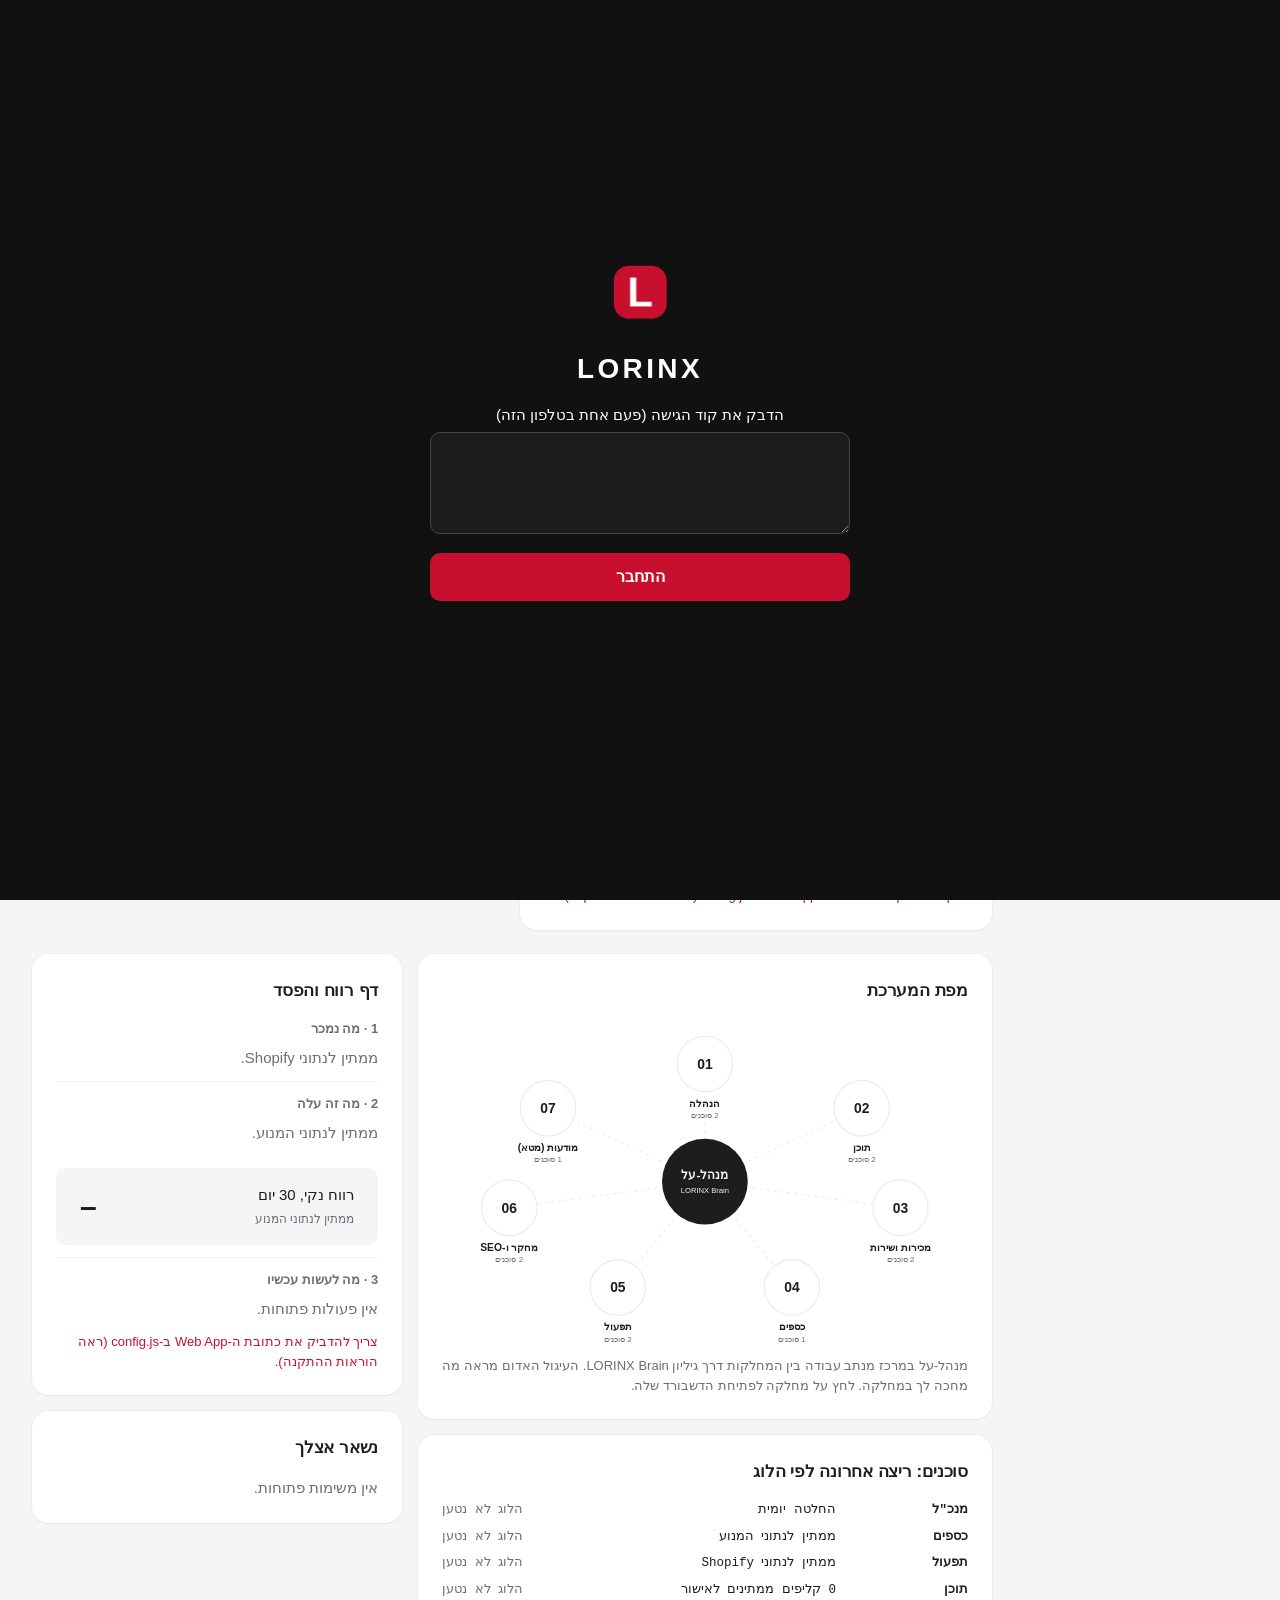
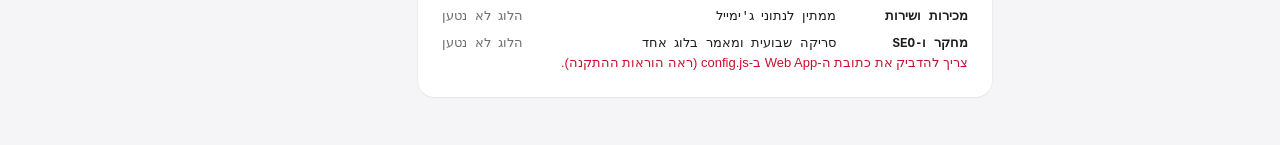
==== index.html @ 8cf503da "Phase 2.6: phone build" ====
<!doctype html>
<html lang="he" dir="rtl"><head><meta charset="utf-8"><meta name="viewport" content="width=device-width,initial-scale=1,viewport-fit=cover"><meta name="robots" content="noindex,nofollow"><meta name="referrer" content="no-referrer"><meta http-equiv="Content-Security-Policy" content="default-src 'self'; script-src 'self' 'sha256-6ZeapY4jrfklcwDpWJCmjWrK0axKHLfsKjpxhCz0gHc=' 'sha256-/rMK8/UhZylrbrLeGROxRGdM5yQMmKwG+TKrNScrNNk='; style-src 'self' 'unsafe-inline' https://fonts.googleapis.com; font-src https://fonts.gstatic.com; connect-src https://script.google.com https://script.googleusercontent.com; img-src 'self' data: blob:; media-src 'self' blob: data:; object-src 'none'; base-uri 'none'; form-action 'none'"><meta name="theme-color" content="#111111"><link rel="manifest" href="manifest.webmanifest"><link rel="apple-touch-icon" href="apple-touch-icon.png"><link rel="icon" type="image/svg+xml" href="favicon.svg"><link rel="icon" href="favicon.ico" sizes="any"><meta name="apple-mobile-web-app-capable" content="yes"><meta name="mobile-web-app-capable" content="yes"><meta name="apple-mobile-web-app-title" content="LORINX">
<title>LORINX מרכז שליטה</title>
<link rel="icon" type="image/svg+xml" href="[data-uri]">
<link rel="preconnect" href="https://fonts.googleapis.com">
<link rel="stylesheet" href="https://fonts.googleapis.com/css2?family=Arimo:wght@400;600;700&display=swap">
<style>
/* LORINX design system. One accent (red), neutral surfaces, 8px spacing scale, three radii, one soft shadow. */
:root{
  --bg:#F5F5F7; --surface:#FFFFFF; --surface2:#F5F5F7; --ink:#1D1D1F; --muted:#6E6E73; --faint:#AEAEB2;
  --line:rgba(0,0,0,.09); --line2:rgba(0,0,0,.06); --hover:rgba(0,0,0,.04);
  --side:rgba(255,255,255,.78); --sidefg:#1D1D1F; --sidemut:#86868B; --sideact:rgba(0,0,0,.06);
  --lime:#C8102E; --limeink:#FFFFFF; --hot:#C8102E; --accent:#C8102E; --accent-soft:rgba(200,16,46,.10);
  --ok:#1D1D1F; --warn:#6E6E73; --bad:#C8102E; --off:#86868B;
  --okbg:#EDEDF0; --warnbg:#F2F2F4; --badbg:#FCE8EB; --offbg:#F2F2F4;
  --font:-apple-system,BlinkMacSystemFont,"SF Pro Text","Heebo","Segoe UI",Arial,sans-serif; --mono:ui-monospace,"SF Mono",Menlo,Consolas,monospace;
  --r1:10px; --r2:16px; --r:16px; --sh:0 1px 2px rgba(0,0,0,.04),0 0 0 .5px rgba(0,0,0,.06);
  --s1:4px; --s2:8px; --s3:12px; --s4:16px; --s5:24px; --s6:32px; --s7:48px;
  --t-title:32px; --t-h2:17px; --t-body:15px; --t-small:13px; --t-cap:12px;
  --ease:cubic-bezier(.2,.7,.2,1); --dur:.16s;
}
@media (prefers-color-scheme: dark){:root:not([data-theme="light"]){
  --bg:#000000; --surface:#1C1C1E; --surface2:#2C2C2E; --ink:#F5F5F7; --muted:#98989D; --faint:#636366;
  --line:rgba(255,255,255,.12); --line2:rgba(255,255,255,.07); --hover:rgba(255,255,255,.06);
  --side:rgba(28,28,30,.8); --sidefg:#F5F5F7; --sidemut:#98989D; --sideact:rgba(255,255,255,.10);
  --ok:#F5F5F7; --warn:#98989D; --bad:#FF5A6A; --accent:#E0283C; --lime:#E0283C; --hot:#E0283C; --accent-soft:rgba(224,40,60,.18);
  --okbg:#2C2C2E; --warnbg:#262628; --badbg:#3A1519; --offbg:#262628; --sh:0 0 0 .5px rgba(255,255,255,.08); color-scheme:dark}}
:root[data-theme="dark"]{
  --bg:#000000; --surface:#1C1C1E; --surface2:#2C2C2E; --ink:#F5F5F7; --muted:#98989D; --faint:#636366;
  --line:rgba(255,255,255,.12); --line2:rgba(255,255,255,.07); --hover:rgba(255,255,255,.06);
  --side:rgba(28,28,30,.8); --sidefg:#F5F5F7; --sidemut:#98989D; --sideact:rgba(255,255,255,.10);
  --ok:#F5F5F7; --warn:#98989D; --bad:#FF5A6A; --accent:#E0283C; --lime:#E0283C; --hot:#E0283C; --accent-soft:rgba(224,40,60,.18);
  --okbg:#2C2C2E; --warnbg:#262628; --badbg:#3A1519; --offbg:#262628; --sh:0 0 0 .5px rgba(255,255,255,.08); color-scheme:dark}
*{box-sizing:border-box}
html,body{margin:0}
body{background:var(--bg);color:var(--ink);font-family:var(--font);line-height:1.5;font-size:var(--t-body);-webkit-font-smoothing:antialiased}

/* layout */
.app{display:grid;grid-template-columns:256px minmax(0,1fr);min-height:100vh;transition:grid-template-columns .22s var(--ease)}
.app.collapsed{grid-template-columns:72px minmax(0,1fr)}
.side{background:var(--side);-webkit-backdrop-filter:saturate(1.8) blur(20px);backdrop-filter:saturate(1.8) blur(20px);color:var(--sidefg);padding:var(--s5) var(--s3);display:flex;flex-direction:column;gap:var(--s4);position:sticky;top:0;height:100vh;overflow-y:auto;overflow-x:hidden;border-inline-end:1px solid var(--line2)}
.brand{padding:0 var(--s2) var(--s2);display:flex;align-items:center;gap:var(--s3)}
.brand .mk{width:36px;height:36px;border-radius:9px;flex:none;display:block}
.brand div{min-width:0;flex:1}
.brand b{display:block;font-size:16px;letter-spacing:.12em;line-height:1.15;font-weight:700}
.brand span{font-size:var(--t-cap);color:var(--sidemut)}
.colbtn{flex:none;width:28px;height:28px;padding:0;border:0;background:transparent;color:var(--sidemut);border-radius:8px;display:grid;place-items:center}
.colbtn:hover{background:var(--hover);color:var(--ink)}
.colbtn svg{width:18px;height:18px;transition:transform .22s var(--ease)}
.app.collapsed .colbtn svg{transform:scaleX(-1)}
.nav{display:flex;flex-direction:column;gap:2px}
.nav h4{margin:var(--s4) var(--s3) var(--s2);font-size:var(--t-cap);color:var(--sidemut);font-weight:600;letter-spacing:0}
.nav a{display:flex;align-items:center;justify-content:space-between;gap:var(--s2);padding:9px var(--s3);color:var(--sidefg);text-decoration:none;font-size:14px;border-radius:var(--r1);cursor:pointer;position:relative;transition:background var(--dur) var(--ease)}
.nav a:hover{background:var(--hover)}
.nav a.on{background:var(--sideact);font-weight:600}
.nav a:focus-visible{outline:2px solid var(--accent);outline-offset:-2px}
.nav .lab{display:flex;align-items:center;gap:var(--s3);min-width:0}
.nav .sym{width:20px;height:20px;flex:none;fill:none;stroke:currentColor;stroke-width:1.7;stroke-linecap:round;stroke-linejoin:round;opacity:.72}
.nav a.on .sym{opacity:1;stroke:var(--accent)}
.nav .ic{width:6px;height:6px;border-radius:50%;background:var(--faint);flex:none}
.nav .ic.warn{background:var(--faint)}.nav .ic.bad{background:var(--accent)}.nav .ic.ok{display:none}
.badge{min-width:20px;height:20px;padding:0 6px;border-radius:10px;background:var(--accent);color:#fff;font-size:11px;font-weight:600;display:inline-grid;place-items:center}
.badge.dim{background:var(--surface2);color:var(--muted)}
.connside{padding:var(--s2) var(--s3)}
.connside h4{margin:0 0 var(--s2);font-size:var(--t-cap);color:var(--sidemut);font-weight:600}
.chipsd{display:flex;flex-wrap:wrap;gap:6px}
.chipsd span{font-size:11px;padding:3px 9px;border-radius:999px;background:var(--hover);color:var(--muted);display:inline-flex;gap:6px;align-items:center}
.chipsd span i{width:6px;height:6px;border-radius:50%;background:var(--faint)}
.chipsd span i.ok{background:var(--ink)}.chipsd span i.bad{background:var(--accent)}
.sidefoot{margin-top:auto;font-size:var(--t-cap);color:var(--sidemut);padding:var(--s3);border-radius:var(--r1);display:flex;gap:var(--s3);align-items:center;background:var(--hover)}
.sidefoot .av{display:flex}
.sidefoot .av span{width:22px;height:22px;border-radius:50%;border:2px solid var(--surface);margin-inline-start:-6px;display:grid;place-items:center;font-size:10px;font-weight:600;color:#fff;background:var(--faint)}
.sidefoot .av span:nth-child(1){background:var(--accent);margin-inline-start:0}.sidefoot .av span:nth-child(2){background:var(--ink)}.sidefoot .av span:nth-child(3){background:var(--muted)}
.sidefoot b{display:block;color:var(--ink);font-size:var(--t-cap);font-weight:600}
.app.collapsed .brand div,.app.collapsed .nav h4,.app.collapsed .connside,.app.collapsed .sidefoot,.app.collapsed .nav .lab>span:not(.sym),.app.collapsed .nav .ic{display:none}
.app.collapsed .brand{flex-direction:column;padding:0}
.app.collapsed .nav a{justify-content:center;padding:11px 0}
.app.collapsed .nav .badge{position:absolute;top:2px;inset-inline-end:8px;min-width:16px;height:16px;font-size:10px;padding:0 4px}

.main{min-width:0;padding:var(--s6) var(--s6) var(--s7);display:flex;flex-direction:column;gap:var(--s5);max-width:1240px;width:100%}
.top{display:flex;justify-content:space-between;align-items:flex-end;gap:var(--s4);flex-wrap:wrap}
.top h1{margin:0;font-size:var(--t-title);font-weight:700;letter-spacing:-.02em;line-height:1.15}
.top .sub{color:var(--muted);font-size:var(--t-small);margin-top:var(--s1)}
.tools{display:flex;gap:var(--s3);align-items:center;flex-wrap:wrap}
.pillx{display:inline-flex;align-items:center;gap:var(--s2);font-size:var(--t-small);font-weight:500;padding:6px 12px;background:var(--surface);box-shadow:var(--sh);border-radius:999px}
.pillx i{width:7px;height:7px;border-radius:50%;background:var(--faint)}
.pillx.bad i{background:var(--accent);box-shadow:0 0 0 3px var(--accent-soft)}
.clock{font-variant-numeric:tabular-nums;font-size:var(--t-small);font-weight:500;color:var(--muted)}
h2{font-size:var(--t-h2);margin:0 0 var(--s4);font-weight:600;color:var(--ink);letter-spacing:-.01em}
#view{animation:vin .22s var(--ease);display:flex;flex-direction:column;gap:var(--s5)}
@keyframes vin{from{opacity:0;transform:translateY(4px)}to{opacity:1;transform:none}}

/* data surfaces */
.ticker{background:var(--surface);box-shadow:var(--sh);color:var(--muted);border-radius:var(--r1);padding:var(--s3) var(--s4);display:flex;gap:var(--s5);overflow-x:auto;font-family:var(--mono);font-size:12px;white-space:nowrap;direction:ltr}
.ticker b{color:var(--ink);margin-inline-end:6px;font-weight:600}.ticker .up{color:var(--ink)}.ticker .dn{color:var(--accent)}
.hero{border-radius:var(--r2);padding:var(--s6);background:var(--surface);box-shadow:var(--sh);color:var(--ink);display:flex;justify-content:space-between;gap:var(--s5);flex-wrap:wrap;align-items:center}
.hero .big{font-size:60px;font-weight:600;line-height:1;letter-spacing:-.03em;font-variant-numeric:tabular-nums;direction:ltr;display:inline-block}
.hero .hi{font-size:var(--t-body);margin-top:var(--s3);color:var(--muted)}
.hero .ov{text-align:end}.hero .ov b{display:block;font-size:48px;line-height:1;font-weight:600;letter-spacing:-.02em}.hero .ov span{font-size:var(--t-small);color:var(--muted)}
.kpis{display:grid;grid-template-columns:repeat(auto-fit,minmax(168px,1fr));gap:var(--s4)}
.kpi{background:var(--surface);box-shadow:var(--sh);border-radius:var(--r2);padding:var(--s5);min-width:0;display:flex;flex-direction:column;gap:var(--s1)}
.kpi .l{color:var(--muted);font-size:var(--t-small)}
.kpi b{font-size:32px;font-weight:600;letter-spacing:-.02em;font-variant-numeric:tabular-nums;line-height:1.15;margin-block:var(--s1)}
.kpi .s{color:var(--muted);font-size:var(--t-cap)}
.kpi.warn b{color:var(--ink)} .kpi.bad b{color:var(--bad)} .kpi.ok b{color:var(--ink)}
.card{background:var(--surface);box-shadow:var(--sh);border-radius:var(--r2);padding:var(--s5);min-width:0}
.card>h2{margin-bottom:var(--s4)}
.card.dark{background:var(--surface);color:var(--ink)}.card.dark h2{color:var(--ink)}
.grid2{display:grid;grid-template-columns:repeat(auto-fit,minmax(340px,1fr));gap:var(--s4)}
.split{display:grid;grid-template-columns:minmax(0,1.55fr) minmax(0,1fr);gap:var(--s4)}
.pill{display:inline-block;font-size:var(--t-cap);padding:3px 10px;font-weight:600;white-space:nowrap;border-radius:999px}
.pill.ok{background:var(--okbg);color:var(--ok)} .pill.warn{background:var(--warnbg);color:var(--warn)} .pill.bad{background:var(--badbg);color:var(--bad)} .pill.off{background:var(--offbg);color:var(--off)} .pill.lime{background:var(--accent-soft);color:var(--accent)}

/* controls */
button{font:inherit;font-size:14px;font-weight:500;cursor:pointer;padding:8px 16px;border:1px solid var(--ink);background:var(--ink);color:var(--bg);border-radius:var(--r1);transition:background var(--dur) var(--ease),opacity var(--dur) var(--ease),transform .08s var(--ease)}
button:hover{opacity:.86}
button:active{transform:scale(.98)}
button.ghost{background:transparent;color:var(--ink);border-color:var(--line)}
button.ghost:hover{background:var(--hover);opacity:1}
button.go{background:var(--accent);border-color:var(--accent);color:var(--limeink);font-weight:600}
button.sm{padding:6px 12px;font-size:var(--t-small)}
button.x{padding:4px 10px;font-size:var(--t-small);background:transparent;color:var(--muted);border-color:var(--line)}
button.x:hover{color:var(--accent);background:var(--accent-soft);opacity:1}
button:focus-visible,input:focus-visible,select:focus-visible,.node:focus-visible{outline:2px solid var(--accent);outline-offset:2px}
button[disabled]{opacity:.4;cursor:default;pointer-events:none}
input,select{font:inherit;font-size:14px;color:var(--ink);background:var(--surface2);border:1px solid transparent;border-radius:var(--r1);padding:8px 12px;min-width:0;width:100%;transition:border-color var(--dur) var(--ease),box-shadow var(--dur) var(--ease),background var(--dur) var(--ease)}
input:hover,select:hover{background:var(--hover)}
input:focus,select:focus{outline:none;background:var(--surface);border-color:var(--accent);box-shadow:0 0 0 3px var(--accent-soft)}
select{-webkit-appearance:none;appearance:none;background-image:url("data:image/svg+xml,%3Csvg xmlns='http://www.w3.org/2000/svg' width='12' height='8' fill='none' stroke='%2386868B' stroke-width='1.6' stroke-linecap='round'%3E%3Cpath d='M1 1.5l5 5 5-5'/%3E%3C/svg%3E");background-repeat:no-repeat;background-position:left 12px center;padding-inline-end:12px;padding-inline-start:30px}
input[type=checkbox]{width:18px;height:18px;padding:0;accent-color:var(--accent)}
.note{font-size:var(--t-small);color:var(--muted);margin:var(--s3) 0 0}
.err{font-size:var(--t-small);color:var(--bad);margin:0}
.stale{font-size:var(--t-cap);color:var(--muted)}
.stale.old{color:var(--bad);font-weight:600}
.hrow{display:grid;grid-template-columns:1fr auto;gap:4px 12px;padding:10px 0;border-bottom:1px solid var(--line,rgba(128,128,128,.18))}
.hrow:last-child{border-bottom:0}
.hrow .pill{align-self:start}
.hrow .d{grid-column:1/-1;font-size:var(--t-small);color:var(--muted);overflow-wrap:anywhere}
a{color:var(--accent);text-decoration:none}a:hover{text-decoration:underline}
.nav a{color:var(--sidefg)}.nav a:hover{text-decoration:none}
.tbl{overflow-x:auto}
table{border-collapse:collapse;width:100%;font-size:14px}
th{text-align:start;font-size:var(--t-cap);color:var(--muted);font-weight:500;padding:var(--s2) var(--s3);border-bottom:1px solid var(--line);white-space:nowrap}
td{padding:var(--s3);border-bottom:1px solid var(--line2);vertical-align:middle}
tbody tr{transition:background var(--dur) var(--ease)}
tbody tr:hover td{background:var(--hover)}
tr:last-child td{border-bottom:0}
td.num,th.num{font-variant-numeric:tabular-nums;text-align:end}
tr.hot td{background:var(--badbg)}
.gauge{display:grid;gap:var(--s3);justify-items:center}
.gauge svg{width:100%;max-width:300px;display:block}
.gauge .gt{fill:none;stroke:var(--surface2);stroke-width:14;stroke-linecap:round}
.gauge .gv{fill:none;stroke:var(--accent);stroke-width:14;stroke-linecap:round;transition:stroke-dashoffset .6s var(--ease)}
.gauge .gnum{font-size:21px;font-weight:700;fill:var(--ink)}
.gauge .gsub{font-size:8.5px;fill:var(--sidemut)}
.gstats{display:grid;grid-template-columns:repeat(3,minmax(0,1fr));gap:var(--s3);width:100%;text-align:center}
.gstats b{display:block;font-size:18px}.gstats span{font-size:var(--t-cap);color:var(--sidemut)}
.seg{display:flex;gap:6px;margin-bottom:var(--s2)}
.seg button.on{background:var(--ink);color:var(--bg);border-color:var(--ink)}
.prog{height:6px;background:var(--surface2);border-radius:6px;margin-top:var(--s2);position:relative;overflow:hidden}
.prog i{position:absolute;inset-block:0;inset-inline-start:0;background:var(--ink);border-radius:6px;transition:width .5s var(--ease)}

/* lists */
.rows{display:flex;flex-direction:column}
.row{display:grid;grid-template-columns:1fr auto;gap:2px var(--s3);padding-block:var(--s3);border-top:1px solid var(--line2);align-items:center}
.row:first-child{border-top:0;padding-top:0}
.row .n{font-weight:500;min-width:0;overflow-wrap:anywhere}
.row .v{color:var(--muted);font-size:var(--t-small);text-align:end}
.row .d{color:var(--muted);font-size:var(--t-small);grid-column:1 / -1;overflow-wrap:anywhere}
.erow{display:grid;grid-template-columns:1fr 1fr auto;gap:6px;padding-block:var(--s2);border-top:1px solid var(--line2);align-items:center}
.erow:first-child{border-top:0;padding-top:0}
.erow .full{grid-column:1 / -1}
.stack{display:flex;flex-direction:column;gap:6px}
.todo{display:flex;gap:var(--s3);align-items:flex-start;padding-block:var(--s3);border-top:1px solid var(--line2)}
.todo:first-child{border-top:0;padding-top:0}
.todo input[type=checkbox]{margin-top:3px;flex:none}
.todo.done span{text-decoration:line-through;color:var(--muted)}
.todo label{display:flex;gap:var(--s3);flex:1;cursor:pointer;min-width:0}
.clip{display:grid;grid-template-columns:120px minmax(0,1fr);gap:var(--s2) var(--s4);padding-block:var(--s4);border-top:1px solid var(--line2);align-items:start}
.clip:first-child{border-top:0;padding-top:0}
.clip .cv{width:120px;aspect-ratio:9/16;background:#000;border-radius:var(--r1);display:block;object-fit:cover}
.clip .body{display:flex;flex-direction:column;gap:var(--s2);min-width:0}
.clip .tp{display:flex;justify-content:space-between;gap:var(--s3);flex-wrap:wrap;align-items:center}
.clip .cap{white-space:pre-line;line-height:1.65;font-size:14px;color:var(--ink)}
.clip h3{margin:0;font-size:var(--t-h2);font-weight:600}
.clip.edit{display:flex;flex-direction:column}
.meta{color:var(--muted);font-size:var(--t-small);display:flex;gap:var(--s3);flex-wrap:wrap}
.file{font-family:var(--mono);font-size:var(--t-cap);direction:ltr;text-align:left;color:var(--muted);overflow-wrap:anywhere}
.acts{display:flex;gap:var(--s2);flex-wrap:wrap;align-items:center}
.empty{color:var(--muted)}
.chips{display:flex;gap:6px;flex-wrap:wrap}
.chip{font-size:var(--t-cap);padding:3px 10px;background:var(--surface2);border-radius:999px;color:var(--muted)}
.bar{display:flex;gap:var(--s2);flex-wrap:wrap;align-items:center;margin-top:var(--s3)}
.editing .card,.editing .kpi{outline:1px dashed var(--line)}
.conn{display:grid;grid-template-columns:1fr auto auto;gap:6px var(--s3);align-items:center;padding-block:var(--s3);border-top:1px solid var(--line2)}
.conn:first-child{border-top:0;padding-top:0}
.conn .d{grid-column:1 / -1;color:var(--muted);font-size:var(--t-small)}
.setgrid{display:grid;grid-template-columns:minmax(0,1fr) 130px;gap:var(--s2) var(--s3);align-items:center}
.setgrid .k{font-size:14px;min-width:0}
.setgrid .k small{display:block;color:var(--muted);font-size:var(--t-cap)}

/* system map */
#hub svg{width:100%;height:auto;display:block}
.node{cursor:pointer}
.node circle.c{fill:var(--surface);stroke:var(--line);stroke-width:1.5;transition:stroke .16s var(--ease),stroke-width .16s var(--ease)}
.node:hover circle.c,.node:focus-visible circle.c{stroke:var(--accent);stroke-width:2.5}
.node text{fill:var(--ink);font-family:var(--font)}
.node .sub{fill:var(--muted)}
.orch circle.o{fill:var(--ink);stroke:none}
.orch text{fill:var(--bg);font-family:var(--font)}
.link{fill:none;stroke:var(--line);stroke-width:1.5;stroke-dasharray:4 6}
.bdgc{fill:var(--accent)} .bdgt{fill:#fff !important;font-weight:600}
.term{font-family:var(--mono);font-size:12.5px;display:flex;flex-direction:column;gap:var(--s2);direction:rtl}
.term div{display:grid;grid-template-columns:120px minmax(0,1fr) auto;gap:var(--s3)}
.term b{color:var(--ink);font-weight:600}.term .t{color:var(--muted)}
.sec{padding-block:var(--s3);border-top:1px solid var(--line2)}.sec:first-of-type{border-top:0;padding-top:0}
.sec h3{margin:0 0 var(--s2);font-size:var(--t-small);font-weight:600;color:var(--muted)}
.line{display:flex;justify-content:space-between;gap:var(--s3);padding-block:6px;font-size:14px;align-items:center}
.line span:last-child{font-variant-numeric:tabular-nums}
.netbar{background:var(--surface2);color:var(--ink);border-radius:var(--r1);padding:var(--s4) var(--s5);display:flex;justify-content:space-between;align-items:center;gap:var(--s3);margin-block:var(--s3)}
.netbar b{white-space:nowrap;font-size:30px;font-weight:600;letter-spacing:-.02em;color:var(--ink);font-variant-numeric:tabular-nums}
.next{display:flex;justify-content:space-between;gap:var(--s3);align-items:center;padding-block:var(--s3);border-top:1px solid var(--line2);font-size:14px}
.next:first-of-type{border-top:0}
.next .n{width:22px;height:22px;border-radius:50%;background:var(--accent);color:var(--limeink);display:grid;place-items:center;font-weight:600;font-size:12px;flex:none}
.next>span:first-child{display:flex;gap:var(--s3);align-items:center;min-width:0}
#msg{position:fixed;inset-inline:16px;bottom:24px;z-index:9;max-width:520px;margin-inline:auto;display:flex;flex-direction:column;gap:8px;pointer-events:none}
.toast{pointer-events:auto;display:flex;align-items:center;gap:10px;background:var(--ink);color:var(--bg);padding:10px 16px;border-radius:var(--r1);font-size:14px;box-shadow:0 8px 30px rgba(0,0,0,.18);animation:toast .22s var(--ease)}
.toast span{flex:1}.toast button{background:transparent;color:var(--bg);border:1px solid rgba(128,128,128,.55);padding:4px 10px}
#offl{position:fixed;top:0;inset-inline:0;z-index:40;background:var(--accent);color:#fff;text-align:center;padding:8px 12px;font-size:14px;font-weight:600}
.dirty{background:var(--accent-soft);color:var(--accent);padding:8px 12px;border-radius:var(--r1);font-size:var(--t-small);margin-bottom:8px;font-weight:600}
input.srch{width:100%;margin-bottom:8px}
@keyframes toast{from{opacity:0;transform:translateY(8px)}to{opacity:1;transform:none}}

/* skeleton */
.skel{background:linear-gradient(90deg,var(--surface2) 25%,var(--hover) 50%,var(--surface2) 75%);background-size:200% 100%;animation:sk 1.3s linear infinite;border-radius:var(--r1)}
@keyframes sk{from{background-position:200% 0}to{background-position:-200% 0}}
.skelwrap{display:grid;grid-template-columns:repeat(auto-fit,minmax(168px,1fr));gap:var(--s4)}
.skelwrap .skel{height:112px;border-radius:var(--r2)}
.skelwrap .skel.wide{grid-column:1/-1;height:140px}

/* calendar */
.cal{display:grid;grid-template-columns:repeat(7,minmax(0,1fr));gap:var(--s2)}
.cal .dh{font-size:var(--t-cap);color:var(--muted);text-align:center;font-weight:500;padding-bottom:2px}
.cal .day{min-height:108px;background:var(--surface2);border-radius:var(--r1);padding:var(--s2);display:flex;flex-direction:column;gap:4px;min-width:0}
.cal .day.out{opacity:.4}.cal .day.off{background:transparent;box-shadow:inset 0 0 0 1px var(--line2)}.cal .day.today{background:var(--surface);box-shadow:0 0 0 1.5px var(--accent)}
.cal .dn{font-size:var(--t-cap);color:var(--muted);display:flex;justify-content:space-between}
.cal .ev{font:inherit;font-size:11px;text-align:start;border-radius:6px;padding:4px 6px;border:0;cursor:pointer;line-height:1.3;overflow-wrap:anywhere;width:100%;font-weight:500}
.cal .ev b{display:block;font-size:11px;font-weight:600}
.ev.ok{background:var(--okbg);color:var(--ok)}.ev.warn{background:var(--warnbg);color:var(--warn)}.ev.off{background:var(--offbg);color:var(--off)}.ev.lime{background:var(--accent);color:var(--limeink)}.ev.sel{outline:2px solid var(--ink)}
.exrow{display:grid;grid-template-columns:minmax(0,2fr) 100px 100px minmax(0,2fr) auto;gap:6px;padding-block:6px;border-top:1px solid var(--line2);align-items:center}
.exrow.h{font-size:var(--t-cap);color:var(--muted);border-top:0}
.upc{display:grid;grid-template-columns:96px 52px minmax(0,1fr) auto;gap:var(--s2);padding-block:var(--s2);border-top:1px solid var(--line2);align-items:center;font-size:14px}
.upc:first-child{border-top:0}

/* responsive: laptop, tablet, mobile */
@media (max-width:1180px){.main{padding:var(--s5) var(--s5) var(--s7)}}
@media (max-width:980px){.split{grid-template-columns:minmax(0,1fr)}}
@media (max-width:820px){
  .app,.app.collapsed{grid-template-columns:minmax(0,1fr)}
  .side{position:fixed;inset:auto 0 0 0;top:auto;height:auto;z-index:20;flex-direction:row;padding:6px 8px calc(6px + env(safe-area-inset-bottom));gap:0;border-inline-end:0;border-top:1px solid var(--line);overflow:visible}
  .brand,.connside,.sidefoot,.nav h4,.colbtn{display:none}
  .nav{flex-direction:row;overflow-x:auto;gap:2px;width:100%;scrollbar-width:none}
  .nav::-webkit-scrollbar{display:none}
  .nav a,.app.collapsed .nav a{flex:0 0 auto;flex-direction:column;justify-content:center;gap:2px;min-width:64px;padding:6px 8px;font-size:10.5px;border-radius:var(--r1)}
  .nav .lab,.app.collapsed .nav .lab{flex-direction:column;gap:2px;align-items:center}
  .app.collapsed .nav .lab>span:not(.sym){display:inline}
  .nav .lab>span:not(.sym){white-space:nowrap}
  .nav .ic,.app.collapsed .nav .ic{display:none}
  .nav .badge,.app.collapsed .nav .badge{position:absolute;top:2px;inset-inline-end:10px;min-width:16px;height:16px;font-size:10px;padding:0 4px}
  .nav a.on{background:transparent;color:var(--accent)}
  .main{padding:var(--s5) var(--s4) 104px;gap:var(--s4)}
  .top h1{font-size:28px}
  .clip{grid-template-columns:96px minmax(0,1fr)}.clip .cv{width:96px}
  .hero{padding:var(--s5)}.hero .big{font-size:44px}.hero .ov b{font-size:36px}
  .card{padding:var(--s4)}.kpi{padding:var(--s4)}.kpi b{font-size:26px}
  .term div{grid-template-columns:84px minmax(0,1fr)}.term .t{display:none}
  #msg{bottom:88px}
}
@media (max-width:720px){.cal .day{min-height:70px;padding:4px}.cal .ev{font-size:10px;padding:3px}.exrow{grid-template-columns:1fr 1fr}.upc{grid-template-columns:80px 44px minmax(0,1fr)}.upc .pill{grid-column:1/-1;justify-self:start}}
@media (max-width:560px){.cal{gap:4px}.cal .day{min-height:56px;padding:4px}.cal .dn span:nth-child(2){display:none}.cal .ev{font-size:0;padding:0;height:16px;min-height:16px;border-radius:5px}.cal .ev b{display:none}}
@media (prefers-reduced-motion:reduce){*,*::before,*::after{animation-duration:.001ms !important;transition-duration:.001ms !important}}

.modal-bg{position:fixed;inset:0;background:rgba(0,0,0,.45);display:flex;align-items:center;justify-content:center;z-index:9999;padding:16px;-webkit-backdrop-filter:blur(4px);backdrop-filter:blur(4px)}
.modal{background:var(--card,#fff);color:var(--tx,#111);border-radius:16px;max-width:380px;width:100%;padding:22px;box-shadow:0 20px 60px rgba(0,0,0,.35);direction:rtl;text-align:right}
.modal h3{margin:0 0 8px;font-size:18px}.modal p{margin:0 0 18px;line-height:1.55;opacity:.8}
.modal .bar{display:flex;gap:10px;justify-content:flex-start}
.modal button.danger{background:#C8102E;color:#fff;border:0}
button.x{color:var(--accent);border-color:var(--accent-soft)}
body{padding-top:env(safe-area-inset-top)}
.modal button:focus-visible{outline:2px solid var(--accent);outline-offset:2px}
@media (max-width:720px){#view{padding-bottom:96px}}
@media (pointer:coarse){button,select,input:not([type=checkbox]){min-height:44px}button.x{min-width:44px}.nav a{min-height:44px}}
@media (max-width:560px){.exrow{grid-template-columns:1fr 1fr}.exrow.h{display:none}.exrow>:nth-child(1),.exrow>:nth-child(4),.exrow>:nth-child(5){grid-column:1/-1}.exrow{padding-block:10px}}

/* period profit */
.seg{flex-wrap:wrap}
.prange{margin:0 0 var(--s3);font-size:var(--t-small);color:var(--muted)}
.netbar b.neg{color:var(--bad)}
.pl{margin-bottom:var(--s3)}
.pl .line{border-top:1px solid var(--line2)}
.pl .line:first-child{border-top:0}
.pl .line.sum{font-weight:700}
.pl .line span:last-child{white-space:nowrap}
.grid2>.card.span{grid-column:1/-1}
.pwrap{container-type:inline-size}
.pgrid{display:grid;grid-template-columns:minmax(0,1fr);gap:var(--s3) var(--s6);align-items:start}
@container (min-width:760px){.pgrid{grid-template-columns:minmax(0,1fr) minmax(0,1.15fr)}}
.pwrap .netbar{flex-wrap:wrap;margin-top:0}
.pwrap .netbar>div{flex:1 1 170px}
.ptbl td.num,.ptbl td:first-child{white-space:nowrap}
.ptbl small{display:block;color:var(--muted);font-size:var(--t-cap)}
.tbl td small{display:block;color:var(--muted);font-size:var(--t-cap);font-weight:400}
@media (max-width:560px){.ptbl th,.ptbl td{padding-inline:var(--s2)}}

/* content preview and viewer */
.mv{position:relative;width:120px}
.cvbtn{padding:0;border:0;background:#000;border-radius:var(--r1);display:block;width:100%;overflow:hidden;cursor:zoom-in;min-height:0}
.cvbtn:hover{opacity:.9}
.clip img.cv{aspect-ratio:auto;height:auto;object-fit:contain;border-radius:0}
.clip .cv.cvwait{background:var(--surface2)}
.clip .cv.cvmiss{background:var(--surface2);color:var(--muted);display:flex;flex-direction:column;align-items:center;justify-content:center;text-align:center;gap:var(--s2);padding:var(--s2);font-size:var(--t-cap);line-height:1.4;aspect-ratio:4/5}
.cvmiss b{color:var(--ink);font-size:var(--t-small);font-weight:600;overflow-wrap:anywhere}
.cvn{position:absolute;inset-block-end:6px;inset-inline-start:6px;background:rgba(0,0,0,.72);color:#fff;font-size:11px;padding:2px 8px;border-radius:999px;pointer-events:none}
.viewer{background:var(--surface);color:var(--ink);border-radius:var(--r2);width:min(980px,100%);max-height:calc(100vh - 32px);display:grid;grid-template-columns:minmax(0,1.1fr) minmax(0,1fr);overflow:hidden;box-shadow:0 20px 60px rgba(0,0,0,.35);direction:rtl;text-align:start}
.vstage{background:#000;display:grid;place-items:center;position:relative;min-height:320px;min-width:0}
.vstage video,.vstage img{max-width:100%;max-height:calc(100vh - 32px);display:block}
.vside{padding:var(--s5);display:flex;flex-direction:column;gap:var(--s3);overflow-y:auto;max-height:calc(100vh - 32px);min-width:0}
.vside .tp{display:flex;justify-content:space-between;gap:var(--s3);flex-wrap:wrap;align-items:center}
.vside h3{margin:0;font-size:20px;font-weight:600}
.vside .cap{white-space:pre-line;line-height:1.65;font-size:14px}
.vside .bar{margin-top:var(--s2)}
.vext{font-size:var(--t-small)}
.vnav{position:absolute;top:50%;transform:translateY(-50%);width:40px;height:40px;min-height:40px;border-radius:50%;padding:0;background:rgba(0,0,0,.6);border:0;color:#fff;font-size:22px;line-height:1}
.vnav:active{transform:translateY(-50%) scale(.96)}
.vnav.p{inset-inline-start:10px}.vnav.n{inset-inline-end:10px}
.vcount{position:absolute;inset-block-start:10px;inset-inline-start:10px;background:rgba(0,0,0,.6);color:#fff;font-size:12px;padding:3px 10px;border-radius:999px;pointer-events:none;font-variant-numeric:tabular-nums}
@media (max-width:820px){.mv{width:96px}}
@media (max-width:720px){.viewer{grid-template-columns:minmax(0,1fr);max-height:calc(100vh - 24px);overflow-y:auto}.vstage{min-height:200px}.vstage video,.vstage img{max-height:62vh}.vside{max-height:none;overflow:visible;padding:var(--s4)}}
.ecard .tp{display:flex;justify-content:space-between;gap:var(--s3);flex-wrap:wrap;align-items:center;margin-bottom:var(--s3)}
.ecard .tp .seg{margin-bottom:0}
.ecard .kpis{margin-top:var(--s3)}
.ek{cursor:pointer}.ek:focus-visible{outline:2px solid var(--ink);outline-offset:2px}
.esel{outline:2px solid var(--ink)}
.edetail{margin-top:var(--s4);border-top:1px solid var(--line2);padding-top:var(--s3)}
.edetail h3{margin:0 0 var(--s2)}
</style>

<div class="app" dir="rtl" lang="he" id="app">
  <aside class="side">
    <div class="brand"><svg class="mk" aria-hidden="true" xmlns="http://www.w3.org/2000/svg" viewBox="0 0 512 512"><defs><linearGradient id="lxa" x1="0.2" y1="0" x2="0.9" y2="1"><stop offset="0" stop-color="#FFFFFF"/><stop offset="1" stop-color="#E4E4E4"/></linearGradient><linearGradient id="lxb" x1="0" y1="1" x2="1" y2="0"><stop offset="0" stop-color="#E8E8E8"/><stop offset="1" stop-color="#FFFFFF"/></linearGradient></defs><rect width="512" height="512" fill="#0B0B0B" rx="96"/><g transform="translate(-85.50 -31.50) scale(0.5)"><path d="M441 404Q441 393 451 387L618 284V655Q618 706 580 736Q492 798 441 862Z" fill="url(#lxa)"/><path d="M441 862Q512 776 602 758H925L836 852Q828 867 811 867H441Z" fill="url(#lxb)"/></g></svg><div><b>LORINX</b><span>מערכת הפעלה לעסק</span></div><button class="colbtn" id="colbtn" type="button" aria-label="כיווץ הסרגל" title="כיווץ הסרגל"><svg viewBox="0 0 24 24" fill="none" stroke="currentColor" stroke-width="1.8" stroke-linecap="round" stroke-linejoin="round"><path d="M9 6l6 6-6 6"/></svg></button></div>
    <nav class="nav" id="nav" aria-label="ניווט"></nav>
    <div class="connside" id="connside"></div>
    <div class="sidefoot" id="sidefoot"></div>
  </aside>
  <div class="main">
    <div class="top">
      <div><h1 id="title"></h1><div class="sub" id="subtitle"></div></div>
      <div class="tools">
        <span class="pillx" id="livepill"><i></i><span id="livetxt"></span></span>
        <span class="clock" id="clock" dir="ltr"></span>
        <button id="refbtn" class="ghost sm">רענן נתונים</button>
        <button id="editbtn" class="ghost sm" hidden>עריכה</button>
      </div>
    </div>
    <main id="view"><div class="skelwrap"><div class="skel wide"></div><div class="skel"></div><div class="skel"></div><div class="skel"></div><div class="skel"></div></div></main>
  </div>
</div>
<div id="msg" aria-live="polite" role="status"></div>
<div id="offl" role="alert" hidden>אין חיבור לגיליון. מוצג המצב האחרון הידוע, לקריאה בלבד.</div>
<script src="gate.js"></script>
<script src="engine.js"></script>
<script src="sheet_adapter.js"></script>
<script src="shim.js"></script>
<script>
(function(){
  var LOCAL=!!window.LORINX_CFG;
  function el(t,c,x){var e=document.createElement(t);if(c)e.className=c;if(x!=null)e.textContent=x;return e}
  function svg(t,a){var e=document.createElementNS("http://www.w3.org/2000/svg",t);for(var k in a||{})e.setAttribute(k,a[k]);return e}
  function J(x){return JSON.stringify(x)}
  function uid(p){return p+Date.now().toString(36)+Math.random().toString(36).slice(2,5)}
  function clone(x){return JSON.parse(J(x))}
  function fmt(n,d){if(n==null||isNaN(n))return "–";return Number(n).toLocaleString("he-IL",{maximumFractionDigits:d==null?0:d})}
  function sh(n){return fmt(n)+" ₪"}
  var SHEET="";

  /* ---------- defaults (used only until the store answers / on first run) ---------- */
  var D_STRIP=[];
  function R(a,b,c){return {a:a,b:b||"",c:c||""}}
  function A(n,w,d){return {n:n,w:w||"",d:d||""}}
  function S(l,v,s){return {l:l,v:v,s:s||""}}
  var D_DEPTS=[
    {id:"exec",order:1,name:"הנהלה",st:"ok",tools:["Shopify","Sheets","Gmail"],clips:false,agents:[A("מנכ\"ל","כל יום 06:52","החלטה אחת ליום, הוראה לסוכן הרלוונטי; ניסוי אחד בשבוע"),A("סמנכ\"ל כספים","כל יום 06:58","רווח נטו, תחזית מול יעד, התרעות מרווח")],stats:[],sections:[{t:"מה המערכת מחליטה",rows:[R("החלטה יומית","אחת ביום","נכתבת ללשונית decisions בגיליון"),R("ניסוי שבועי","אחד","השערה, מדד, סף ותוצאה בלשונית experiments"),R("גבולות","","בלי מודעות מטא, בלי שינוי בדף המוצר, רק כלים חינמיים")]}]},
    {id:"content",order:2,name:"תוכן",st:"warn",tools:["Canva","ElevenLabs","Kapwing","Metricool"],clips:true,agents:[A("מפעל תוכן","הפקה ב-1.10 08:30 ואחר כך שבועי","5 קליפים בשבוע, מייל אישור לכל אחד"),A("UGC","ראשון 09:49","תוכן מביקורות אמיתיות בלבד")],stats:[S("פוסטים מתוזמנים","0 מתוך 20","מגבלת התוכנית בחודש"),S("עוקבים","13","0 חדשים ב-30 יום"),S("צפיות, 30 יום","~36","פוסטים וברילס")],sections:[{t:"סבב שבועי קבוע",rows:[R("א׳ כוס רוח","בעיה→פתרון"),R("ב׳ אקדח עיסוי","מוצר"),R("ג׳ כוס רוח","אנשים"),R("ד׳ מעסה רגליים","בעיה→פתרון"),R("ה׳ מכשיר ירכיים","מוצר")]}]},
    {id:"sales",order:3,name:"מכירות ושירות",st:"ok",tools:["ManyChat","Omnisend","Gmail"],clips:false,agents:[A("DM ומכירות","אוטומטי + כל שעה 08:00–22:00","ManyChat על מילות מפתח, שאר השיחות טיוטה אליך"),A("מיילים","אוטומטי","Omnisend, טיוטות ב-Gmail בתווית LORINX-לאישור")],stats:[],sections:[]},
    {id:"fin",order:4,name:"כספים",st:"ok",tools:["Shopify","Sheets"],clips:false,agents:[A("סמנכ\"ל כספים","כל יום 06:58","רווח נטו יומי מהזמנות אמיתיות, בלי הזמנות בדיקה")],stats:[],sections:[]},
    {id:"ops",order:5,name:"תפעול",st:"ok",tools:["Shopify","AutoDS","Gmail"],clips:false,agents:[A("תפעול","כל יום 09:27","הזמנות מול AutoDS: תקין, לבדיקה, באיחור, נתקע"),A("החזרות","לפי פנייה","טיוטה אליך, לא ביצוע")],stats:[],sections:[]},
    {id:"res",order:6,name:"מחקר ו-SEO",st:"ok",tools:["רשת","Sheets"],clips:false,agents:[A("מחקר","שבת 09:47","מתחרים, טרנדים, שאלות לקוחות, 10 הוקים"),A("SEO","שני 08:49","מאמר בלוג אחד בעברית, טיוטה לאישור")],stats:[],sections:[]}
    ,{id:"ads",order:7,name:"מודעות (מטא)",st:"ok",tools:["Meta Ads"],clips:false,agents:[A("סוכן מודעות","קריאה בלבד, יומי","הוצאה, עלות לרכישה ו-MER מהגיליון. תקרה 120 ₪ ליום. שינוי או הוצאה רק אחרי אשר")],stats:[],sections:[]}
  ];
  var D_TODOS=[
    {id:"t1",text:"לוודא שאמצעי התשלום ב-Shopify עודכן (החיוב ב-30.9 כבר עבר)",dept:"ops",done:false},
    {id:"t2",text:"להחליף את סיסמת האינסטגרם",dept:"content",done:false},
    {id:"t3",text:"להפעיל App embeds בערכת הנושא ב-Shopify",dept:"sales",done:false},
    {id:"t4",text:"לשלוח פירוט אחריות (מה מכוסה ואיך מגישים תביעה)",dept:"sales",done:false},
    {id:"t5",text:"לשמור את עדכון הסקיל של שירות הלקוחות",dept:"sales",done:false}
  ];

  /* ---------- state ---------- */
  var db=null, canWrite=false, storeEmpty=false, seeded=false, editMode=false, view="overview";
  var M={depts:clone(D_DEPTS),todos:[],clips:[],biz:{}};
  var LIVE={orders:null,sheet:null,drafts:null,conn:null,log:null,fin:null};   /* each: {data, at, err} */
  var mcp=null;
  function dept(id){return M.depts.filter(function(d){return d.id===id})[0]}

  /* ---------- persistence ---------- */
  var queue={};
  var STICKY=/נכשל|שגיאה|אין חיבור|אין הרשאה|לא נמצא|לא ניתן|בעיה|לא הוגדר|לא תקף/;
  function msg(t,o){
    o=o||{};var box=document.getElementById("msg");
    var last=box.lastChild;if(last&&last.firstChild&&last.firstChild.textContent===t&&!o.action)return function(){};
    var it=el("div","toast"),sticky=o.sticky||STICKY.test(t);
    function close(){if(it.parentNode)it.parentNode.removeChild(it)}
    it.appendChild(el("span",null,t));
    if(o.action){var ab=el("button",null,o.action);ab.type="button";ab.addEventListener("click",function(){close();if(o.fn)o.fn()});it.appendChild(ab)}
    if(sticky||o.action){var cx=el("button",null,"✕");cx.type="button";cx.setAttribute("aria-label","סגור הודעה");cx.addEventListener("click",close);it.appendChild(cx)}
    while(box.children.length>=4)box.removeChild(box.firstChild);
    box.appendChild(it);
    if(!sticky)setTimeout(close,o.ms||(o.action?10000:5000));
    return close;
  }
  function putP(path,fn){
    if(!db||!canWrite)return Promise.reject({code:"no_write"});
    var p=(queue[path]||Promise.resolve()).catch(function(){}).then(fn);
    queue[path]=p.catch(function(){});return p;
  }
  var offline=!!window.LX_OFFLINE,wasW=true;
  window.addEventListener("lx-net",function(){
    var off=!!window.LX_OFFLINE;if(off===offline)return;offline=off;
    if(off){wasW=canWrite||wasW;canWrite=false}else{canWrite=wasW}
    document.getElementById("offl").hidden=!off;syncChrome();render();
  });
  window.LX_WARN=function(t){msg(t)};
  function putErr(e){
    if(e&&e.code==="no_write")return;
    if(e&&(e.code==="offline"||e.code==="conflict")){msg(e.message||"אין חיבור לגיליון. השינוי לא נשמר.");return}
    if(e&&e.code==="invalid_argument"){canWrite=false;syncChrome();msg("אין הרשאת כתיבה. השינוי לא נשמר.")}else{msg("השמירה נכשלה, נסה שוב.")}
  }
  function put(path,fn){putP(path,fn).catch(putErr)}
  function refreshSrc(){try{return Promise.resolve(db&&db.refresh?db.refresh():null).catch(function(){})}catch(e){return Promise.resolve()}}
  /* ---------- confirm dialog + generic delete (one path for every entity) ---------- */
  function confirmBox(o){
    return new Promise(function(res){
      var prev=document.activeElement,bg=el("div","modal-bg"),m=el("div","modal");
      m.setAttribute("role","alertdialog");m.setAttribute("aria-modal","true");
      var h3=el("h3",null,o.title),pp=el("p",null,o.text);h3.id="cfm-t";pp.id="cfm-d";m.setAttribute("aria-labelledby","cfm-t");m.setAttribute("aria-describedby","cfm-d");
      m.appendChild(h3);m.appendChild(pp);
      var bar=el("div","bar"),ok=el("button","danger",o.ok||"מחק"),no=el("button","ghost","ביטול");ok.type=no.type="button";
      bar.appendChild(ok);bar.appendChild(no);m.appendChild(bar);bg.appendChild(m);
      var appEl=document.getElementById("app");if(appEl)appEl.setAttribute("inert","");
      function done(v){if(appEl)appEl.removeAttribute("inert");document.removeEventListener("keydown",kd,true);if(bg.parentNode)bg.parentNode.removeChild(bg);try{prev&&prev.focus&&prev.focus()}catch(e){}res(v)}
      function kd(e){
        if(e.key==="Escape"){e.preventDefault();done(false);return}
        if(e.key==="Tab"){var f=[ok,no],i=f.indexOf(document.activeElement);e.preventDefault();f[(i+(e.shiftKey?-1:1)+2)%2].focus()}
      }
      document.addEventListener("keydown",kd,true);
      ok.addEventListener("click",function(){done(true)});no.addEventListener("click",function(){done(false)});
      bg.addEventListener("click",function(e){if(e.target===bg)done(false)});
      document.body.appendChild(bg);no.focus();
    });
  }
  var delBusy={};
  function dbDel(p){return putP(p,function(){return db.doc(p).delete()})}
  var ENT={
    clip:{title:"מחיקת קליפ",done:"הקליפ נמחק",
      find:function(id){return M.clips.filter(function(x){return x.id===id})[0]},
      text:function(c){return "האם אתה בטוח שברצונך למחוק את הקליפ"+(c.date?" מתאריך "+c.date:"")+"? הוא יוסר גם מהגיליון."},
      remove:function(c){
        return dbDel("clips/"+c.id).then(function(){
          return clipSheetP(c,null,"בוטל").then(null,function(e){
            var b=clone(c);delete b.id;
            return putP("clips/"+c.id,function(){return db.doc("clips/"+c.id).set(b)}).then(function(){throw e},function(){throw e});
          });
        });
      },
      apply:function(c){M.clips=M.clips.filter(function(x){return x.id!==c.id});if(calSel===c.id)calSel=null;calDel=false},
      undo:function(c){var b=clone(c);delete b.id;
        return clipSheetP(c,null,statOut(c),true).then(function(){
          return putP("clips/"+c.id,function(){return db.doc("clips/"+c.id).set(b)})}).then(function(){if(!M.clips.some(function(x){return x.id===c.id}))M.clips.push(c)})}},
    todo:{title:"מחיקת משימה",done:"המשימה נמחקה",
      find:function(id){return M.todos.filter(function(x){return x.id===id})[0]},
      text:function(t){return "האם אתה בטוח שברצונך למחוק את המשימה \""+(t.text||"")+"\"?"},
      remove:function(t){return dbDel("todos/"+t.id)},
      apply:function(t){M.todos=M.todos.filter(function(x){return x.id!==t.id})},
      undo:function(t){return putP("todos/"+t.id,function(){return db.doc("todos/"+t.id).set({text:t.text,dept:t.dept,done:!!t.done})}).then(function(){if(!M.todos.some(function(x){return x.id===t.id}))M.todos.push(t)})}},
    dept:{title:"מחיקת מחלקה",done:"המחלקה נמחקה",
      find:function(id){return dept(id)},
      text:function(d){var n=M.todos.filter(function(t){return t.dept===d.id}).length;return "האם אתה בטוח שברצונך למחוק את המחלקה \""+(d.name||"")+"\""+(n?" ואת "+n+" המשימות שלה":"")+"?"},
      remove:function(d){
        var ts=M.todos.filter(function(t){return t.dept===d.id});d._ts=ts.map(clone);
        var paths=ts.map(function(t){return "todos/"+t.id}).concat(["depts/"+d.id]);
        if(db.deleteMany)return putP("batch",function(){return db.deleteMany(paths)});   /* one atomic call, no half-deleted state */
        return Promise.all(ts.map(function(t){return dbDel("todos/"+t.id)})).then(function(){return dbDel("depts/"+d.id)});
      },
      undo:function(d){var ts=d._ts||[],dd=clone(d);delete dd._ts;
        return putP("depts/"+d.id,function(){return db.doc("depts/"+d.id).set(dd)}).then(function(){
          return Promise.all(ts.map(function(t){return putP("todos/"+t.id,function(){return db.doc("todos/"+t.id).set({text:t.text,dept:t.dept,done:!!t.done})})}))}).then(function(){
          if(!M.depts.some(function(x){return x.id===d.id})){M.depts.push(dd);M.depts.sort(function(a,b){return (a.order||0)-(b.order||0)})}
          ts.forEach(function(t){if(!M.todos.some(function(x){return x.id===t.id}))M.todos.push(t)})})},
      apply:function(d){M.todos=M.todos.filter(function(t){return t.dept!==d.id});M.depts=M.depts.filter(function(x){return x.id!==d.id});deptView.cd=null;if(view==="dept"||view===d.id)go("map")}},
  };
  function removeEntity(type,id){
    var E=ENT[type],x=E&&E.find(id),k=type+"/"+id;
    if(!x||delBusy[k])return Promise.resolve(false);
    if(!canWrite){msg(offline?"אין חיבור לגיליון, לא ניתן למחוק כרגע":"אין הרשאת כתיבה, לא ניתן למחוק");return Promise.resolve(false)}
    return confirmBox({title:E.title,text:E.text(x),ok:"מחק"}).then(function(ok){
      if(!ok)return false;
      delBusy[k]=1;var wait=msg("מוחק…",{ms:30000});
      return E.remove(x).then(function(){
        E.apply(x);
        msg(E.done,E.undo?{action:"בטל",fn:function(){
          E.undo(x).then(function(){render();msg("שוחזר")},function(e){putErr(e);refreshSrc().then(render)});
        }}:undefined);
        return true;
      },function(e){
        wait();
        /* backend failed: nothing is removed from the UI, we resync from the source and say so */
        msg("המחיקה נכשלה, הפריט נשאר כפי שהיה"+(e&&e.message?": "+e.message:""));return refreshSrc().then(function(){return false});
      }).then(function(r){wait();delete delBusy[k];render();return r});
    });
  }
  function saveDept(d){put("depts/"+d.id,function(){return db.doc("depts/"+d.id).set(clone(d))})}
  function saveTodo(t){put("todos/"+t.id,function(){return db.doc("todos/"+t.id).set({text:t.text,dept:t.dept,done:!!t.done})})}
  function saveClip(c){put("clips/"+c.id,function(){var b=clone(c);delete b.id;return db.doc("clips/"+c.id).set(b)})}
  function saveBiz(){put("cfg/biz",function(){return db.doc("cfg/biz").set(clone(M.biz))})}
  function delDoc(p){put(p,function(){return db.doc(p).delete()})}

  /* ---------- connector helpers ---------- */
  function errText(e,server){
    var c=e&&e.code;
    if(c==="needs_reauth")return "צריך לחבר מחדש את "+server+" ב-claude.ai (הגדרות, מחברים).";
    if(c==="server_not_connected")return server+" לא מחובר. אפשר להוסיף אותו ב-claude.ai (הגדרות, מחברים).";
    if(c==="selection_required")return "יש כמה חיבורים של "+server+". בחר אחד בחלון שנפתח.";
    if(c==="not_in_manifest"||c==="consent_required")return "העמוד לא קיבל הרשאה ל-"+server+". אפשר לאשר בלחיצה על \"רענן נתונים\".";
    if(c==="blocked_by_policy"||c==="approval_required")return "מדיניות הארגון חוסמת את הפעולה ב-"+server+".";
    if(c==="server_unavailable"||c==="upstream_error")return server+" לא ענה כרגע. נסה לרענן.";
    if(c==="not_granted"||c==="capability_disabled"||c==="capability_removed")return (LOCAL?"החיבור לגיליון לא הוגדר.":"החיבורים לשירותים זמינים רק כשהעמוד נפתח מתוך claude.ai.");
    return (e&&e.message)?String(e.message):"שגיאה לא צפויה.";
  }
  function call(slot,server,tool,input){
    if(!mcp){LIVE[slot]={err:(LOCAL?"החיבור לגיליון לא הוגדר.":"החיבורים לשירותים זמינים רק כשהעמוד נפתח מתוך claude.ai."),at:null,data:null};return Promise.resolve()}
    return mcp.callTool(server,tool,input||{},{cache:false}).then(function(r){
      LIVE[slot]={data:r.payload!==undefined?r.payload:r,at:Date.now(),err:null};
    },function(e){
      var prev=LIVE[slot]&&LIVE[slot].data;
      LIVE[slot]={data:prev||null,at:LIVE[slot]&&LIVE[slot].at,err:errText(e,server)};
    });
  }
  function loadContent(){return call("content","Google Sheets","get_values",{spreadsheetId:SHEET,range:"content!A1:Q300"})}
  /* which sheet row is this clip? Several clips may share a date, so the date alone is not enough: date + hook (D), and when still ambiguous the time (O). Never guess between two rows. */
  function clipRowOf(v,key,c){
    /* exact match by content_id (column Q) when the clip has one: never falls back to guessing a different row */
    if(c&&c.contentId){for(var q=1;q<v.length;q++){if(v[q]&&String(v[q][16]||"")===c.contentId)return q+1}return 0}
    var hits=[];for(var i=1;i<v.length;i++){if(v[i]&&v[i][0]===key)hits.push(i)}
    if(hits.length<=1)return hits.length?hits[0]+1:0;
    var h=hits.filter(function(i){return String(v[i][3]||"")===String(c.hook||"")});
    if(h.length>1&&c.time){var t=h.filter(function(i){return String(v[i][14]||"")===String(c.time)});if(t.length)h=t}
    return h.length===1?h[0]+1:-1;
  }
  function loadOrders(){
    if(LOCAL)return call("orders","Shopify","list-orders",{});
    /* claude.ai build: the connector does not say which orders are cancelled, so they are fetched as a second list and flagged.
       If that second list cannot be fetched, the order feed is not presented as verified. */
    var q="created_at:>="+ymd(new Date(Date.now()-45*864e5)),prev=LIVE.orders;
    return call("orders","Shopify","list-orders",{first:50,query:q}).then(function(){
      var s=LIVE.orders;if(!s||s.err||!s.data||!Array.isArray(s.data.orders))return;
      return mcp.callTool("Shopify","list-orders",{first:50,query:q+" status:cancelled"},{cache:false}).then(function(r){
        var p=r&&r.payload!==undefined?r.payload:r;if(!p||!Array.isArray(p.orders))throw {message:"bad"};
        var names={};p.orders.forEach(function(x){names[x.name]=1});
        s.data.orders.forEach(function(x){if(names[x.name])x.cancelled=true});
      }).then(null,function(){
        LIVE.orders={data:prev&&prev.data||null,at:prev&&prev.at||null,err:"לא התקבלה מ-Shopify רשימת ההזמנות המבוטלות, ולכן אי אפשר לאמת את ההכנסה. נסה לרענן."};
      });
    });
  }
  function loadSheet(){return call("sheet","Google Sheets","get_values",{spreadsheetId:SHEET,range:"settings!A1:C26"})}
  function loadLog(){return call("log","Google Sheets","get_values",{spreadsheetId:SHEET,range:"log!A1:I1000@tail"})}
  function loadDrafts(){return call("drafts","Gmail","search_threads",{query:"label:LORINX-לאישור"}).then(function(){var s=LIVE.drafts;if(s&&!s.err){var d=s.data;if(d==null||typeof d!=="object")d={};if(d.resultCountEstimate==null)d.resultCountEstimate=d.threads?d.threads.length:0;s.data=d}})}
  function loadConn(){
    if(!mcp){LIVE.conn={err:(LOCAL?"החיבור לגיליון לא הוגדר.":"החיבורים לשירותים זמינים רק כשהעמוד נפתח מתוך claude.ai."),data:null};return Promise.resolve()}
    return mcp.listTools().then(function(r){LIVE.conn={data:r.servers,at:Date.now(),err:null}},function(e){LIVE.conn={data:null,err:errText(e,"החיבורים")}});
  }
  var loading=false;
  var lastRef=0;
  function refreshAll(auto){
    if(loading)return;if(auto===true&&Date.now()-lastRef<20000)return;lastRef=Date.now();loading=true;if(auto!==true)mediaForget();if(db&&db.refresh)db.refresh().then(null,function(){});var b=document.getElementById("refbtn");b.disabled=true;b.textContent="מרענן…";
    Promise.all([loadConn(),loadOrders(),loadSheet(),loadDrafts(),loadContent(),loadLog(),loadV2()]).then(function(){
      loading=false;b.disabled=false;b.textContent="רענן נתונים";render();
    });
  }

  /* ---------- the calculation engine (engine.js + sheet_adapter.js), shown beside the old numbers ---------- */
  var V2TABS=["orders_v2","order_lines","refunds","order_costs","product_costs","fx_rates","fee_rates","ad_spend","expenses_v2"];
  function loadV2(){return Promise.all(V2TABS.map(function(t){return call("v2_"+t,"Google Sheets","get_values",{spreadsheetId:SHEET,range:t+"!A1:Z2000"})}))}
  var eSel=null;
  var CONF_HE={VERIFIED:"מאומת",MANUAL:"ידני",ESTIMATED:"מוערך",STALE:"ישן",MISSING:"חסר"};
  function v2Vals(t){var s=LIVE["v2_"+t];return s&&s.data&&s.data.values?s.data.values:null}
  var _ed={sig:null,val:null};
  function engineData(){
    if(typeof LorinxEngine==="undefined"||typeof LorinxSheetAdapter==="undefined")return {error:"קובצי המנוע לא נטענו."};
    var sig=V2TABS.map(function(t){var x=LIVE["v2_"+t];return x?(x.at||0)+(x.err?"e":"")+(x.data&&x.data.truncated?"t":""):"-"}).join("|");
    if(_ed.sig===sig&&_ed.val)return _ed.val;
    var v=engineData0();_ed.sig=sig;_ed.val=v;return v;
  }
  function engineData0(){
    var tabs={},miss=[];V2TABS.forEach(function(t){var v=v2Vals(t);if(!v)miss.push(t);tabs[t]=v||[]});
    if(miss.length)return {missing:miss};
    /* never calculate on part of a tab: if the server says rows were left out of the range, show an error instead of numbers */
    var cut=V2TABS.filter(function(t){var s=LIVE["v2_"+t];return s&&s.data&&s.data.truncated});
    if(cut.length)return {error:"הלשוניות "+cut.join(", ")+" ארוכות מהטווח שהאפליקציה קוראת, והמספרים לא היו מלאים. יש להגדיל את הטווח לפני שמסתמכים עליהם."};
    var oh=(tabs.orders_v2[0]||[]).map(String);
    if(tabs.orders_v2.length&&oh.indexOf("deleted_in_shopify")<0)return {error:"בלשונית orders_v2 חסרה העמודה deleted_in_shopify, אז הזמנות שנמחקו ב-Shopify לא היו מסומנות. להריץ syncV2 בשרת."};
    try{return {data:LorinxSheetAdapter.build(tabs)}}catch(e){return {error:String(e&&e.message||e)}}
  }
  function enginePeriod(){var d=LorinxEngine.periodDefs(new Date());return d[period]||d.d30}
  function eAg(a){return m2(a/100)}
  function pctTxt(x){return x==null?"אין נתון":x+"%"}
  function noEngine(){return typeof LorinxEngine==="undefined"||typeof LorinxSheetAdapter==="undefined"}
  function engMonth(){
    if(noEngine())return null;
    var ed=engineData();if(!ed.data)return null;
    try{return LorinxEngine.summarize(ed.data,LorinxEngine.periodDefs(new Date()).fullMonth)}catch(e){return null}
  }
  function engNeed(goalShekel){
    var ed=engineData();if(!ed.data||goalShekel==null)return null;
    try{var E=LorinxEngine,d=E.periodDefs(new Date()),r=E.ordersNeeded(ed.data,Math.round(goalShekel*100),d.fullMonth,d.all);return r.needed?r:null}catch(e){return null}
  }
  function eng30(){
    if(noEngine())return null;
    var ed=engineData();if(!ed.data)return null;
    try{return LorinxEngine.summarize(ed.data,LorinxEngine.periodDefs(new Date()).d30)}catch(e){return null}
  }
  function eConf(c,pct){return CONF_HE[c]||c||""}
  function ekpi(key,l,v,s,cls){
    var k=kpi(l,v,s,cls+(eSel===key?" esel":""));k.classList.add("ek");k.setAttribute("role","button");k.tabIndex=0;k.setAttribute("aria-expanded",eSel===key?"true":"false");
    function tog(){eSel=eSel===key?null:key;render()}
    k.addEventListener("click",tog);k.addEventListener("keydown",function(ev){if(ev.key==="Enter"||ev.key===" "){ev.preventDefault();tog()}});
    return k;
  }
  function eLines(list){var r=el("div","pl");list.forEach(function(x){var ln=el("div","line"+(x.sum?" sum":""));ln.appendChild(el("span",null,x.a));var v=el("span",null,x.b);v.dir="ltr";ln.appendChild(v);r.appendChild(ln)});return r}
  function engineDetail(s){
    var box=el("div","edetail"),E=LorinxEngine;
    function comps(c){return c.components.map(function(x){return {a:x.name+(x.confidence?" · "+eConf(x.confidence):""),b:eAg(x.amountAgorot)}})}
    if(eSel==="orders"){
      box.appendChild(el("h3",null,"הזמנות בתקופה, כמו Shopify"));
      box.appendChild(eLines([{a:"נספרות במכירות",b:String(s.sales.orderCount)},{a:"מתוכן הזמנות בדיקה",b:String(s.sales.testOrderCount)+" · "+eAg(s.sales.testOrdersNetAgorot)},{a:"נספרות ברווח",b:String(s.revenueForProfit.orderCount)}]));
      box.appendChild(el("p","note","ברווח: "+(s.revenueForProfit.orderNames.join(", ")||"אין")+". לא ברווח: בדיקות, הזמנות שלא שולמו, והזמנות שבוטלו בלי זיכוי."));
    }else if(eSel==="rev"){
      box.appendChild(el("h3",null,"מכירות נטו, הבסיס לרווח"));
      box.appendChild(eLines(comps(s.revenueForProfit).concat([{a:"מכירות נטו",b:eAg(s.revenueForProfit.netAgorot),sum:true}])));
    }else if(eSel==="gross"){
      box.appendChild(el("h3",null,"רווח גולמי = מכירות נטו פחות עלות המוצרים"));
      box.appendChild(eLines(s.cogs.perOrder.map(function(o){return {a:o.name+(o.creatorSample?" (יוצרת תוכן, לא ב-COGS)":"")+" · "+eConf(o.confidence),b:eAg(o.agorot)}}).concat([{a:"עלות מוצרים",b:eAg(s.cogs.cogsAgorot),sum:true},{a:"רווח גולמי",b:eAg(s.grossProfit.agorot),sum:true}])));
      if(s.cogs.ordersMissingCost.length)box.appendChild(el("p","err","בלי עלות: "+s.cogs.ordersMissingCost.join(", ")));
      box.appendChild(el("p","note","עלות = מחיר הרכישה ב-AutoDS בדולרים, לפי השער היציג של בנק ישראל ביום הרכישה."));
    }else if(eSel==="contrib"){
      box.appendChild(el("h3",null,"רווח תרומה = רווח גולמי פחות עמלות ופרסום"));
      var L=[{a:"רווח גולמי",b:eAg(s.grossProfit.agorot)}];
      s.fees.perOrder.forEach(function(o){L.push({a:"עמלה "+o.name+" · "+eConf(o.confidence),b:eAg(-o.agorot)})});
      var ck=Object.keys(s.ads.byCampaign).filter(function(k){return s.ads.byCampaign[k].spendAgorot>0});ck.forEach(function(k){var c=s.ads.byCampaign[k];L.push({a:"פרסום "+(c.campaignName||k)+" · "+c.purchases+" רכישות לפי מטא",b:eAg(-c.spendAgorot)})});
      if(!ck.length)L.push({a:"פרסום · "+eConf(s.ads.confidence)+(s.ads.confidence==="MISSING"?" (אין נתוני Ads Manager לתקופה)":" (אין הוצאה בתקופה)"),b:eAg(0)});
      if(s.cogs.creatorSamplesAgorot)L.push({a:"מוצרים ליוצרי תוכן",b:eAg(-s.cogs.creatorSamplesAgorot)});
      L.push({a:"רווח תרומה · ביטחון "+pctTxt(s.contributionProfit.confidencePercent),b:eAg(s.contributionProfit.agorot),sum:true});
      box.appendChild(eLines(L));
      box.appendChild(el("p","note","עמלה = 0.6% PayPlus + 1.2% ישראכרט (שניהם + מע\"מ, כרטיס ישראלי) לפי ההצעה והחוזה החתומים, + 2% Shopify שאומת מול 13 חיובים בפועל. עדיין לא הותאם מול חשבונית ישראכרט. פרסום לפי Ads Manager, יום-יום."));
    }else if(eSel==="net"){
      box.appendChild(el("h3",null,"רווח נקי = רווח תרומה פחות הוצאות קבועות מוקצות"));
      box.appendChild(eLines([{a:"רווח תרומה",b:eAg(s.contributionProfit.agorot)}].concat(s.fixed.perExpense.map(function(e){return {a:e.name,b:eAg(-e.agorot)}})).concat([{a:"רווח נקי · ביטחון "+pctTxt(s.netProfit.confidencePercent),b:eAg(s.netProfit.agorot),sum:true}].concat(s.adCredit&&s.adCredit.applies?[{a:"קרדיט פרסום שלא נגבה מהכרטיס · "+eConf(s.adCredit.confidence),b:eAg(s.adCredit.creditAgorot)},{a:"רווח נקי במזומן",b:eAg(s.netProfit.agorot+s.adCredit.creditAgorot),sum:true}]:[]))));
      if(s.adCredit&&s.adCredit.applies)box.appendChild(el("p","note","הוצאת הפרסום נשארת מלאה ("+eAg(s.ads.adSpendAgorot)+", כמו ש-Meta מדווחת). בכרטיס חויבו בפועל "+eAg(s.adCredit.cashPaidAgorot)+" והשאר, "+eAg(s.adCredit.creditAgorot)+", נראה כקרדיט פרסום שנוצל. ההפרש הוא חישוב ולא חשבונית, לכן מסומן ידני."));
      box.appendChild(el("p","note","כל הוצאה מוקצית לפי ימים קלנדריים בתוך תקופת התוקף שלה. חודש מלא = בדיוק הסכום החודשי."));
      if(s.fixedActual){var fa=s.fixedActual;box.appendChild(el("h3",null,"הוצאות קבועות: חויב בפועל מול הוקצה"));
        var FL=fa.perExpense.map(function(e){return {a:e.name+" · "+(e.charges.length?e.charges.join(", "):"אין חיוב בתקופה"),b:eAg(-e.actualAgorot)+" מול "+eAg(-e.allocatedAgorot)}});
        FL.push({a:"סה\"כ חויב בפועל · הוקצה · הפרש",b:eAg(-fa.actualAgorot)+" · "+eAg(-fa.allocatedComparableAgorot)+" · "+eAg(-fa.diffAgorot),sum:true});
        box.appendChild(eLines(FL));
        if(fa.missing.length)box.appendChild(el("p","note","אין יום חיוב להוצאות: "+fa.missing.map(function(m){return m.name}).join(", ")+". הן לא נכללות בהשוואה. יום חיוב נקבע בעמודה billing_day בלשונית expenses_v2."));
        box.appendChild(el("p","note","חויב בפועל = כל חיוב שתאריכו בתקופה, לפי יום החיוב בחודש. הוקצה = חלק יחסי לפי ימים. הפרש בתקופה קצרה תקין (חיוב חודשי מלא מול חלק מהחודש) ומתאזן בחודש מלא."));}
    }
    return box;
  }
  /* ---------- why did profit change: exact decomposition between two equal periods ---------- */
  function whyCard(){
    var ed=engineData();if(ed.error||ed.missing)return null;
    var E=LorinxEngine,cp=E.comparePeriods({week:"7d",d30:"30d",mtd:"month"}[period],new Date()),box=el("div");
    if(!cp){box.appendChild(el("div","empty","בחר 7 ימים, 30 יום או החודש עד אתמול כדי להשוות לתקופה הקודמת."));return card("למה הרווח השתנה",box)}
    var x;try{x=E.explainChange(ed.data,cp.a,cp.b)}catch(e){box.appendChild(el("p","err","שגיאה בחישוב: "+String(e&&e.message||e)));return card("למה הרווח השתנה",box)}
    function sg(v){return (v>0?"+":"")+eAg(v)}
    box.appendChild(el("p","prange",periodText({from:cp.b.from,to:cp.b.to,days:E.periodDays(cp.b)})+" לעומת "+periodText({from:cp.a.from,to:cp.a.to,days:E.periodDays(cp.a)})));
    if(!x.complete){box.appendChild(el("p","err","אי אפשר לפרק במדויק, חסר: "+x.missing.join(", ")));return card("למה הרווח השתנה",box)}
    var up=x.deltaAgorot>0;
    box.appendChild(el("p","note",x.deltaAgorot===0?"הרווח הנקי לא השתנה בין התקופות.":"הרווח הנקי "+(up?"עלה":"ירד")+" בין התקופות. כך זה מתפרק:"));
    var L=[{a:"רווח נקי בתקופה הקודמת",b:eAg(x.fromNetAgorot)},{a:"רווח נקי בתקופה הנוכחית",b:eAg(x.toNetAgorot)}].concat(x.components.filter(function(c){return c.agorot!==0}).sort(function(a,b){return Math.abs(b.agorot)-Math.abs(a.agorot)}).map(function(c){return {a:c.label,b:sg(c.agorot)}}));
    if(x.roundingAgorot)L.push({a:"עיגול באגורות",b:sg(x.roundingAgorot)});
    L.push({a:"סך השינוי ברווח הנקי",b:sg(x.deltaAgorot),sum:true});
    var lines=eLines(L);box.appendChild(lines);
    box.appendChild(el("p","note","הרכיבים מסתכמים בדיוק לשינוי. כמות הזמנות: "+x.ordersFrom+" → "+x.ordersTo+" הזמנות ברווח. מחיר ותמהיל, הנחות, עלות ועמלות הם השינוי הממוצע להזמנה כפול מספר ההזמנות הנוכחי. הסבר לא קובע סיבה, רק מראה איזה רכיב הזיז את המספר."));
    return card("למה הרווח השתנה",box);
  }
  /* ---------- anomalies (fixed visible rules) and the entry gate for advanced analytics ---------- */
  function anomalyCard(){
    var ed=engineData();if(ed.error||ed.missing)return null;
    var E=LorinxEngine,box=el("div"),r;
    try{r=E.anomalies(ed.data,new Date())}catch(e){box.appendChild(el("p","err","שגיאה: "+String(e&&e.message||e)));return card("חריגות",box)}
    if(!r.items.length)box.appendChild(el("p","note","אין חריגות לפי הכללים למטה."));
    r.items.forEach(function(i){var row=el("div","hrow");row.appendChild(el("b",null,i.text));row.appendChild(el("span","pill "+(i.level==="bad"?"bad":"warn"),i.level==="bad"?"דורש טיפול":"לתשומת לב"));row.appendChild(el("div","d","הכלל: "+i.rule));box.appendChild(row)});
    var R=r.rules;box.appendChild(el("p","note","כללים קבועים ולא למידה: הזמנה עם רווח שלילי (בלי דוגמאות ליוצרים) · הזמנה שבוטלה בלי החזר · הזמנה שלא שולמה "+R.unpaidDays+" ימים · הוצאת פרסום יומית פי "+R.adSpikeFactor+" מממוצע 7 הימים שקדמו · קמפיין עם "+eAg(R.adNoPurchaseMinAgorot)+" ויותר בשבוע בלי רכישה לפי מטא."));
    return card("חריגות",box);
  }
  function gateCard(){
    var ed=engineData();if(ed.error||ed.missing)return null;
    var g;try{g=LorinxEngine.advancedGate(ed.data,new Date())}catch(e){return null}
    var box=el("div");
    box.appendChild(el("p",g.met?"note":"err",g.met?"תנאי הכניסה התקיימו: ההמלצות והתחזית למטה פתוחות.":"המלצות ותחזית סגורות עד שיהיו מספיק נתונים. תרחיש מה-אם (חשבון בלבד) פתוח תמיד."));
    var L=[{a:"הזמנות בטווח הפרסום (יש / נדרש)",b:g.orders+" / "+g.need.orders},{a:"ביטחון ברווח התרומה (יש / נדרש)",b:pctTxt(g.confidencePercent)+" / "+pctTxt(g.need.confidencePercent)}];
    box.appendChild(eLines(L));
    g.reasons.forEach(function(x){box.appendChild(el("p","note",x))});
    box.appendChild(el("p","note","הכלל קיים כדי שלא תוצג המלצה או תחזית לפי כמה הזמנות בודדות. כל המלצה מציגה את המספרים ואת הכלל שהפעיל אותה."));
    if(g.met){
      try{
        var dc=LorinxEngine.decisions(ed.data,new Date());
        box.appendChild(el("h3",null,"המלצות (30 ימים אחרונים)"));
        if(!dc.items.length)box.appendChild(el("p","note","אף כלל לא הופעל: אין חריגה שדורשת פעולה לפי הכללים."));
        dc.items.forEach(function(i){var row=el("div","hrow");row.appendChild(el("b",null,i.text));row.appendChild(el("span","pill "+(i.level==="bad"?"bad":(i.level==="warn"?"warn":"ok")),i.level==="bad"?"דורש טיפול":(i.level==="warn"?"לתשומת לב":"מידע")));row.appendChild(el("div","d","הכלל: "+i.rule));box.appendChild(row)});
        var fc=LorinxEngine.forecast(ed.data,new Date());
        if(!fc.locked){box.appendChild(el("h3",null,"תחזית רווח תרומה פחות קבועות, סוף החודש"));box.appendChild(eLines([{a:"טווח ("+fc.remainingDays+" ימים נותרו) · "+eConf(fc.confidence),b:eAg(fc.lowAgorot)+" עד "+eAg(fc.highAgorot),sum:true}]));box.appendChild(el("p","note",fc.note))}
      }catch(e){box.appendChild(el("p","err","שגיאה: "+String(e&&e.message||e)))}
    }
    return card("המלצות ותחזית: מתי נפתחות",box);
  }
  /* what-if: arithmetic on the averages of a basis period. No forecast, nothing is saved. */
  var wi={basis:"all",net:"",cogs:"",ads:"",orders:"",goal:""};
  /* amounts: digits with an optional dot and at most two decimals. A comma is refused (12,5 used to become 125). */
  var AMT_RE=/^\d{1,7}(\.\d{1,2})?$/;
  function amtAgorot(v){var t=String(v==null?"":v).trim();return AMT_RE.test(t)?Math.round(parseFloat(t)*100):null}
  function wiAgorot(v){var t=String(v==null?"":v).trim();if(t==="")return null;return amtAgorot(t)}
  function whatIfCard(){
    var ed=engineData();if(ed.error||ed.missing)return null;
    var E=LorinxEngine,box=el("div"),out=el("div");
    function compute(){
      out.textContent="";
      var d=E.periodDefs(new Date()),basis=wi.basis==="d30"?d.d30:d.all,r;
      var badF=[wi.net,wi.cogs,wi.ads,wi.goal].filter(function(x){var t=String(x==null?"":x).trim();return t!==""&&amtAgorot(t)==null});
      if(badF.length||(wi.orders!==""&&!/^\d{1,6}$/.test(String(wi.orders).trim()))){out.appendChild(el("p","err","ערך לא תקין: סכומים עם נקודה עשרונית ובלי פסיק (למשל 150.50), הזמנות במספר שלם"));return}
      try{r=E.whatIf(ed.data,basis,d.fullMonth,{netPerOrderAgorot:wiAgorot(wi.net),cogsPerOrderAgorot:wiAgorot(wi.cogs),adsPerOrderAgorot:wiAgorot(wi.ads),ordersPerMonth:wi.orders===""?null:parseInt(wi.orders,10),goalAgorot:wiAgorot(wi.goal)},{now:new Date()})}catch(e){out.appendChild(el("p","err","שגיאה: "+String(e&&e.message||e)));return}
      if(!r.ok){out.appendChild(el("p","note",r.reason));return}
      var b=r.baseline.unit,u=r.scenario.unit;
      function cell(a,x,y){return {a:a,b:(x==null?"–":eAg(x))+" ← "+(y==null?"–":eAg(y))}}
      var L=[cell("הכנסה נטו להזמנה",b.netAgorot,u.netAgorot),cell("עלות מוצר להזמנה",b.cogsAgorot,u.cogsAgorot),cell("עמלה להזמנה",b.feeAgorot,u.feeAgorot),cell("רווח להזמנה לפני פרסום (גם עלות רכישה מרבית)",b.beforeAdsAgorot,u.beforeAdsAgorot),cell("פרסום להזמנה",b.adsAgorot,u.adsAgorot),cell("רווח להזמנה אחרי פרסום",b.profitAgorot,u.profitAgorot)];
      L.push({a:"הזמנות בחודש",b:String(r.basis.ordersPerMonth)+" ← "+String(r.scenario.ordersPerMonth)});
      L.push({a:"רווח חודשי אחרי קבועות ("+eAg(r.fixedAgorot)+") · "+eConf(r.confidence),b:(r.baseline.monthProfitAgorot==null?"–":eAg(r.baseline.monthProfitAgorot))+" ← "+(r.scenario.monthProfitAgorot==null?"–":eAg(r.scenario.monthProfitAgorot)),sum:true});
      if(r.deltaMonthAgorot!=null)L.push({a:"שינוי חודשי",b:eAg(r.deltaMonthAgorot)});
      if(wi.goal!=="")L.push({a:"הזמנות נדרשות ליעד",b:(r.baseline.ordersNeeded==null?"–":r.baseline.ordersNeeded)+" ← "+(r.scenario.ordersNeeded==null?"אין רווח להזמנה":r.scenario.ordersNeeded)});
      out.appendChild(eLines(L));
      out.appendChild(el("p","note","בסיס: "+r.basis.orders+" הזמנות רגילות ששולמו ("+periodText({from:basis.from,to:basis.to,days:E.periodDays(basis)})+"). "+r.note));
    }
    var g=el("div","setgrid");
    function row(label,key,ph){g.appendChild(el("div","k",label));var i=document.createElement("input");i.type="text";i.inputMode="decimal";i.dir="ltr";i.placeholder=ph;i.value=wi[key];i.setAttribute("aria-label",label);i.addEventListener("input",function(){wi[key]=i.value;compute()});g.appendChild(i)}
    g.appendChild(el("div","k","תקופת בסיס"));var bs=document.createElement("select");[["all","מקסימום"],["d30","30 ימים (עד אתמול)"]].forEach(function(o){var op=el("option",null,o[1]);op.value=o[0];if(wi.basis===o[0])op.selected=true;bs.appendChild(op)});bs.setAttribute("aria-label","תקופת בסיס");bs.addEventListener("change",function(){wi.basis=bs.value;compute()});g.appendChild(bs);
    row("הכנסה נטו להזמנה (₪)","net","ריק = לפי הנתונים");row("עלות מוצר להזמנה (₪)","cogs","ריק = לפי הנתונים");row("פרסום להזמנה (₪)","ads","ריק = לפי הנתונים");row("הזמנות בחודש","orders","ריק = לפי הקצב");row("יעד רווח חודשי (₪)","goal","אופציונלי");
    box.appendChild(g);box.appendChild(out);compute();
    return card("מה אם? תרחיש חשבון",box);
  }
  function engineKpiRow(){
    var wrap=el("div","card ecard"),head=el("div","tp");
    head.appendChild(el("h2",null,"מדדים לפי תקופה"));head.appendChild(periodSeg());wrap.appendChild(head);
    var ed=engineData();
    if(ed.error){wrap.appendChild(el("p","err",ed.error));return wrap}
    if(ed.missing){var anyErr=ed.missing.map(function(t){var s=LIVE["v2_"+t];return s&&s.err}).filter(Boolean)[0];wrap.appendChild(el("div","empty",anyErr?"המנוע לא קיבל את הלשוניות החדשות: "+anyErr:"טוען את הלשוניות החדשות…"));return wrap}
    var E=LorinxEngine,p=enginePeriod(),s;
    if(p.from>p.to){wrap.appendChild(el("div","empty","אין עדיין ימים שהסתיימו בתקופה הזאת ("+p.he+")."));return wrap}
    try{s=E.summarize(ed.data,p)}catch(e){wrap.appendChild(el("p","err","שגיאה בחישוב: "+String(e&&e.message||e)));return wrap}
    wrap.appendChild(el("p","prange",periodText({from:p.from,to:p.to,days:s.days})+" · "+p.he));
    var g=el("div","kpis");
    g.appendChild(ekpi("orders","הזמנות, כמו Shopify",String(s.sales.orderCount),(s.sales.testOrderCount?"מתוכן בדיקות "+s.sales.testOrderCount+" · ":"")+s.revenueForProfit.orderCount+" ברווח",""));
    g.appendChild(ekpi("rev","מכירות נטו",eAg(s.revenueForProfit.netAgorot),"ברוטו "+eAg(s.revenueForProfit.grossAgorot)+(s.revenueForProfit.discountAgorot?" · הנחות "+eAg(s.revenueForProfit.discountAgorot):""),""));
    g.appendChild(ekpi("gross","רווח גולמי",eAg(s.grossProfit.agorot),"עלות מוצרים "+eAg(s.cogs.cogsAgorot)+" · "+eConf(s.cogs.confidence),""));
    var cm=s.contributionProfit.missing.length?"חסר: "+s.contributionProfit.missing.join(", "):"פרסום "+eAg(s.ads.adSpendAgorot)+" · עמלות "+eAg(s.fees.feesAgorot)+" · ביטחון "+pctTxt(s.contributionProfit.confidencePercent);
    g.appendChild(ekpi("contrib","רווח תרומה",s.contributionProfit.missing.length?"–":eAg(s.contributionProfit.agorot),cm,s.contributionProfit.missing.length?"":(s.contributionProfit.agorot<0?"bad":"ok")));
    g.appendChild(ekpi("net","רווח נקי",s.netProfit.missing.length?"–":eAg(s.netProfit.agorot),"קבועות מוקצות "+eAg(s.fixed.fixedAgorot)+(!s.netProfit.missing.length&&s.adCredit&&s.adCredit.applies?" · במזומן "+eAg(s.netProfit.agorot+s.adCredit.creditAgorot):"")+(s.netProfit.missing.length?" · חסר: "+s.netProfit.missing.join(", "):""),s.netProfit.missing.length?"":(s.netProfit.agorot<0?"bad":"ok")));
    wrap.appendChild(g);
    if(eSel)wrap.appendChild(engineDetail(s));
    /* freshness: when the orders were synced into the new tabs, and the last day of ad data */
    var ov=v2Vals("orders_v2")||[],syn="";for(var i=1;i<ov.length;i++){var t=String((ov[i]||[])[21]||"");if(t>syn)syn=t}
    var ad=ed.data.adSpendCoverage;
    wrap.appendChild(el("p","note","לחיצה על מספר פותחת את הרכיבים שלו. הזמנות נכון ל-"+(syn?new Date(syn).toLocaleString("he-IL",{day:"numeric",month:"numeric",hour:"2-digit",minute:"2-digit"}):"–")+(ad?" · פרסום עד "+dmy(ad.to):"")+" · נוסחה "+s.formulaVersion+"."));
    var worst=null;V2TABS.forEach(function(t){var x=LIVE["v2_"+t];if(x&&x.err)worst=x.err});if(worst)wrap.appendChild(el("p","err",worst));
    return wrap;
  }
  /* ---------- derived numbers ---------- */
  /* canonical order feed: every screen reads orders through orders() and money through ag()/paidAmt(), so the numbers cannot drift between cards */
  function testNames(){var ed=engineData();if(!ed.data)return [];var f=ed.data.flags||{};return Object.keys(f).filter(function(k){return f[k].isTest})}
  function ag(x){var n=Math.round(parseFloat(x)*100);return isFinite(n)?n:0}   /* money in agorot (integers), never float sums */
  function paidAmt(x){return ag(x.currentTotalPrice!=null?x.currentTotalPrice:x.totalPrice)}   /* after refunds */
  var NO_REV={VOIDED:1,REFUNDED:1,PENDING:1,AUTHORIZED:1,EXPIRED:1};
  /* one revenue rule (same as the server and the ledger tab): an order counts when its money was actually taken and not fully returned.
     A cancelled order whose money was kept therefore counts and is flagged; a cancelled order that was refunded does not appear at all. */
  function counts(x){return !NO_REV[x.financialStatus]&&paidAmt(x)>0}
  function orders(){var d=LIVE.orders&&LIVE.orders.data;if(!d||!d.orders)return null;var t=testNames();return d.orders.filter(function(x){return t.indexOf(x.name)<0&&!(x.cancelled&&!counts(x))})}
  function mny(a){return (a/100).toLocaleString("he-IL",{minimumFractionDigits:2,maximumFractionDigits:2})+" ₪"}
  var STALE_MS=15*60000;
  function sheetVals(){var d=LIVE.sheet&&LIVE.sheet.data;return d&&d.values?d.values:null}
  function cell(r,c){var v=sheetVals();return v&&v[r-1]?v[r-1][c-1]:undefined}
  function num(x){var n=parseFloat(String(x==null?"":x).replace(/,/g,""));return isNaN(n)?null:n}
  function bizDays(from,to){ /* Israeli work week: Sun-Thu */
    var d=new Date(from.getTime()),n=0;d.setHours(12,0,0,0);var end=new Date(to.getTime());end.setHours(12,0,0,0);
    while(d<end){d.setDate(d.getDate()+1);var w=d.getDay();if(w>=0&&w<=4)n++}
    return n;
  }
  function calc(){
    var o=orders(),now=new Date(),r={};
    if(o){
      var cut=now.getTime()-30*864e5;
      r.unpaid=o.filter(function(x){return new Date(x.createdAt).getTime()>=cut&&(x.financialStatus==="PENDING"||x.financialStatus==="AUTHORIZED")}).length;
      r.open=o.filter(function(x){return x.fulfillmentStatus==="UNFULFILLED"&&x.financialStatus==="PAID"&&!x.cancelled}).map(function(x){var d=new Date(x.createdAt);return {o:x,days:Math.floor((now-d)/864e5),biz:bizDays(d,now)}});
      r.late=r.open.filter(function(x){return x.biz>14}).length;
      r.total=(LIVE.orders.data&&LIVE.orders.data.totalCount)||o.length;
    }
    /* the monthly profit goal has one source: settings!B2 */
    var goal=num(cell(2,2));r.goal=goal!=null&&goal>0?goal:null;
    return r;
  }

  /* ---------- small UI builders ---------- */
  var Q={exp:"",clip:"",todo:""};
  function searchBox(key,n){
    if(n<6&&!Q[key])return null;
    var i=document.createElement("input");i.type="search";i.className="srch";i.placeholder="חיפוש…";i.value=Q[key];i.setAttribute("aria-label","חיפוש");
    i.addEventListener("input",function(){Q[key]=i.value;render()});return i;
  }
  function qm(key,t){return !Q[key]||String(t||"").toLowerCase().indexOf(Q[key].toLowerCase())>=0}
  function card(title,child,cls){var c=el("div","card"+(cls?" "+cls:""));if(title)c.appendChild(el("h2",null,title));c.appendChild(child);return c}
  function kpi(l,v,s,cls){var k=el("div","kpi"+(cls?" "+cls:""));k.appendChild(el("span","l",l));k.appendChild(el("b",null,v));if(s)k.appendChild(el("span","s",s));return k}
  function inp(v,fn,ph){var i=document.createElement("input");i.type="text";i.value=v||"";if(ph)i.placeholder=ph;i.addEventListener("change",function(){fn(i.value)});return i}
  function delBtn(fn,label){var b=el("button","x",label||"מחק");b.type="button";b.addEventListener("click",fn);return b}
  function addBtn(label,fn){var b=el("button","ghost sm","+ "+label);b.type="button";b.addEventListener("click",fn);return b}
  function selSt(v,fn){var s=document.createElement("select");[["ok","תקין"],["warn","דורש תשומת לב"],["off","כבוי"]].forEach(function(o){var op=el("option",null,o[1]);op.value=o[0];if(o[0]===v)op.selected=true;s.appendChild(op)});s.addEventListener("change",function(){fn(s.value)});return s}
  function stamp(slot){var s=LIVE[slot];var n=el("div");if(s&&s.err){n.appendChild(el("p","err",s.err))}
    if(s&&s.at){var age=Date.now()-s.at,old=age>STALE_MS||!!s.err;
      n.appendChild(el("div","stale"+(old?" old":""),(s.err?"מוצג הנתון האחרון שאומת, ":"")+"עודכן "+new Date(s.at).toLocaleTimeString("he-IL",{hour:"2-digit",minute:"2-digit"})+(age>STALE_MS?" · לפני "+Math.round(age/60000)+" דקות, ייתכן שהנתון לא עדכני":"")))}
    else if(!s){(function(){var k=el("div","skel");k.style.height="56px";return n.appendChild(k)})()}
    return n}
  function rowsView(list){
    var r=el("div","rows");
    list.forEach(function(x){var row=el("div","row");row.appendChild(el("span","n",x.a||x.n||""));var v=x.b||x.w||"";if(v)row.appendChild(el("span","v",v));var d=x.c||x.d||"";if(d)row.appendChild(el("div","d",d));r.appendChild(row)});
    return r;
  }

  /* ---------- live blocks ---------- */
  function ordersTable(list,title,onlyOpen){
    var wrap=el("div");
    var t=el("div","tbl"),tb=document.createElement("table");
    var thead=document.createElement("thead"),hr=document.createElement("tr");
    ["הזמנה","תאריך","לקוח","סכום","סטטוס","ימי עסקים"].forEach(function(h,i){var th=el("th",i===3||i===5?"num":null,h);hr.appendChild(th)});
    thead.appendChild(hr);tb.appendChild(thead);
    var body=document.createElement("tbody");
    var now=new Date();
    list.forEach(function(x){
      var o=x.o||x,d=new Date(o.createdAt),biz=x.biz!=null?x.biz:bizDays(d,now);
      var tr=document.createElement("tr");
      tr.appendChild(el("td",null,o.name));
      tr.appendChild(el("td",null,d.toLocaleDateString("he-IL",{day:"numeric",month:"numeric"})));
      tr.appendChild(el("td",null,o.customerName||""));
      tr.appendChild(el("td","num",mny(paidAmt(o))));
      var st=el("td"),full=o.fulfillmentStatus==="FULFILLED",canc=!!o.cancelled;
      var late=!full&&!canc&&biz>14;
      st.appendChild(el("span","pill "+(canc?"off":(full?"ok":(late?"bad":"warn"))),canc?"בוטלה":(full?"נשלחה":(late?"באיחור":"לא נשלחה"))));
      tr.appendChild(st);
      tr.appendChild(el("td","num",full||canc?"–":String(biz)));
      body.appendChild(tr);
    });
    tb.appendChild(body);t.appendChild(tb);wrap.appendChild(t);
    if(!list.length)wrap.appendChild(el("div","empty",onlyOpen?"אין הזמנות פתוחות.":"אין הזמנות."));
    return wrap;
  }
  /* reconciliation line: what Shopify holds vs what is counted, and why anything was left out */
  function reconNote(){
    var d=LIVE.orders&&LIVE.orders.data,n=el("div");if(!d||!d.orders)return n;
    if(d.sourceCount!=null){
      var ex=d.excluded||[],t=ex.filter(function(x){return x.reason==="test"}).length,c=ex.filter(function(x){return x.reason==="cancelled"}).length;
      n.appendChild(el("p","note","התאמה מול Shopify, "+(d.windowDays||45)+" יום: "+d.sourceCount+" הזמנות במקור, "+d.totalCount+" נספרות. הוחרגו "+t+" בדיקה ו-"+c+" מבוטלות"+(d.duplicates?", "+d.duplicates+" כפולות סוננו":"")+"."));
      if(d.ledger&&d.ledger.error)n.appendChild(el("p","err","יומן ההזמנות בגיליון לא התעדכן: "+d.ledger.error));
      if(d.ledger&&d.ledger.noCost&&d.ledger.noCost.length)n.appendChild(el("p","err","עלות יחידה לא ידועה להזמנות: "+d.ledger.noCost.join(", ")+". הרווח שלהן לא חושב."));
      if(d.truncated)n.appendChild(el("p","err","רשימת ההזמנות נקטעה, הסכומים חלקיים."));
      if((d.currencies||[]).some(function(k){return k!=="ILS"}))n.appendChild(el("p","err","יש הזמנות במטבע שאינו ₪. הסכומים לא הומרו."));
    }else if(!LOCAL){
      n.appendChild(el("p","note","בגרסת claude.ai ההזמנות מגיעות ממחבר Shopify: עד 50 האחרונות ב-45 יום. הזמנות בדיקה מוחרגות רק לפי הרשימה בהגדרות."));
      if(d.totalCount>d.orders.length)n.appendChild(el("p","err","יש "+d.totalCount+" הזמנות ומוצגות "+d.orders.length+". הסכומים חלקיים."));
    }
    (orders()||[]).filter(function(x){return x.cancelled}).forEach(function(x){n.appendChild(el("p","err",x.name+" בוטלה והכסף לא הוחזר ("+mny(paidAmt(x))+"). היא נספרת בהכנסה."))});
    var tn=testNames();if(tn.length)n.appendChild(el("p","note","הוחרגו לפי ההגדרות: "+tn.join(", ")));
    var u=calc().unpaid;if(u)n.appendChild(el("p","note",u+" הזמנות ממתינות לתשלום ולא נספרות בהכנסה."));
    return n;
  }
  function ordersCard(onlyOpen){
    var box=el("div"),o=orders();
    if(o){
      var list=onlyOpen?calc().open:o.slice(0,10);
      box.appendChild(ordersTable(list,null,onlyOpen));
      box.appendChild(el("p","note",onlyOpen?"ימי עסקים נספרים א׳–ה׳ מיום ההזמנה. ההבטחה ללקוח: 7–14. הזמנה שעברה 14 מסומנת כבאיחור.":"10 ההזמנות האחרונות מ-Shopify."));
    }
    box.appendChild(reconNote());box.appendChild(stamp("orders"));
    return card(onlyOpen?"הזמנות פתוחות (מ-Shopify, חי)":"הזמנות אחרונות (מ-Shopify, חי)",box);
  }
  function kpiRow(){
    var c=calc(),g=el("div","kpis"),en=c.goal!=null?engNeed(c.goal):null;
    g.appendChild(kpi("הזמנות נדרשות ליעד החודשי",en?String(en.needed):"–",en?"לפי רווח ממוצע "+eAg(en.avgProfitAgorot)+" להזמנה "+(en.beforeAds?"לפני פרסום (אין נתוני פרסום)":"אחרי פרסום")+", מ-"+en.basisOrders+" הזמנות רגילות · יעד "+sh(c.goal):(c.goal==null?"יעד לא הוגדר בהגדרות":"אין עדיין נתוני מנוע לחישוב")));
    g.appendChild(kpi("הזמנות באיחור",c.late!=null?String(c.late):"–",c.open?(c.open.length+" הזמנות פתוחות"):"",c.late>0?"bad":(c.late===0?"ok":"")));
    var dr=LIVE.drafts&&LIVE.drafts.data;var dn=dr&&dr.resultCountEstimate!=null?dr.resultCountEstimate:(dr&&dr.threads?dr.threads.length:null);
    g.appendChild(kpi("שרשורים בתווית LORINX-לאישור",dn!=null?String(dn):"–","ספירה מ-Gmail, לא כולל בדיקה אם נשלחו",""));
    return g;
  }
  function goalCard(){
    var c=calc(),box=el("div"),s=eng30();
    if(!s||c.goal==null){box.appendChild(el("div","empty",c.goal==null?"יעד חודשי לא הוגדר בהגדרות.":"ממתין לנתוני המנוע."));return card("התקדמות מול היעד החודשי",box)}
    var nt=s.netProfit;
    if(nt.missing.length){box.appendChild(el("div","empty","הרווח הנקי לא ניתן לחישוב, חסר: "+nt.missing.join(", ")));return card("התקדמות מול היעד החודשי",box)}
    var cur=nt.agorot/100,have=Math.max(0,cur),pct=Math.min(100,Math.round(have/c.goal*100));
    var t=el("div");t.style.display="flex";t.style.justifyContent="space-between";t.style.gap="12px";t.style.flexWrap="wrap";
    t.appendChild(el("span",null,"רווח נקי, 30 ימים אחרונים (עד אתמול): "+sh(cur)));
    t.appendChild(el("span","stale","יעד חודשי "+sh(c.goal)));
    box.appendChild(t);
    var p=el("div","prog"),i=document.createElement("i");i.style.width=pct+"%";p.appendChild(i);box.appendChild(p);
    box.appendChild(el("p","note","רווח נקי = מכירות פחות עלות מוצרים, עמלות, פרסום והוצאות קבועות מוקצות לפי ימים · ביטחון "+pctTxt(nt.confidencePercent)+". הנחות: עוסק פטור (בלי מע״מ בהכנסות), משלוח חינם תמיד, בלי עמלת המרה על כרטיס אשראי בחו״ל. 30 ימים מושווים ליעד חודשי כקירוב; המד החודשי מתחתיו מראה את החודש הנוכחי."));
    return card("התקדמות מול היעד החודשי",box);
  }

  /* ---------- monthly goal gauge (engine, current calendar month) ---------- */
  function jerNow(){var p=new Date().toLocaleDateString("en-CA",{timeZone:"Asia/Jerusalem"}).split("-").map(Number);return {y:p[0],m:p[1],d:p[2]}}
  function monthGauge(){
    var box=el("div"),c=calc(),goal=c.goal,em=engMonth();
    if(!em||goal==null){box.appendChild(el("div","empty",goal==null?"יעד חודשי לא הוגדר בהגדרות.":"ממתין לנתוני המנוע."));box.appendChild(stamp("v2_orders_v2"));return card("מד יעד חודשי",box)}
    var miss=em.netProfit.missing,profit=miss.length?null:em.netProfit.agorot/100,ordersN=em.kpis.realOrders,en=engNeed(goal),need=en?en.needed:null;
    var pct=profit==null?0:Math.max(0,Math.min(1,profit/goal));
    var g=el("div","gauge"),sv=svg("svg",{viewBox:"0 0 200 124",role:"img","aria-label":"התקדמות מול יעד הרווח החודשי"});
    var d="M20 100A80 80 0 0 1 180 100";
    sv.appendChild(svg("path",{"class":"gt",d:d,pathLength:"100"}));
    var vp=svg("path",{"class":"gv",d:d,pathLength:"100","stroke-dasharray":"100","stroke-dashoffset":String(100-Math.round(pct*100))});if(pct===0)vp.setAttribute("opacity","0");sv.appendChild(vp);
    var t1=svg("text",{x:100,y:90,"text-anchor":"middle","class":"gnum"});t1.textContent=profit==null?"–":fmt(profit)+" ₪";sv.appendChild(t1);
    var t2=svg("text",{x:100,y:118,"text-anchor":"middle","class":"gsub"});t2.textContent="רווח נקי החודש, מתוך יעד "+fmt(goal)+" ₪";sv.appendChild(t2);
    g.appendChild(sv);
    var n=jerNow(),dim=new Date(n.y,n.m,0).getDate(),left=dim-n.d+1;
    var rem=need!=null?Math.max(0,need-ordersN):null;
    var st=el("div","gstats");
    function cell3(b,l){var c=el("div");c.appendChild(el("b",null,b));c.appendChild(el("span",null,l));st.appendChild(c)}
    cell3(String(ordersN)+(need!=null?" / "+need:""),"הזמנות החודש מתוך הנדרשות");
    cell3(String(left),"ימים שנותרו בחודש");
    cell3(rem==null?"–":(rem===0?"הושג":(Math.round(rem/left*10)/10).toLocaleString("he-IL")),rem===0?"היעד הושג":"הזמנות ביום עד סוף החודש");
    g.appendChild(st);box.appendChild(g);
    var why=profit!=null&&profit<0?"הרווח שלילי כי ההוצאות הקבועות כבר נספרות והזמנות עוד לא נכנסו החודש. ":"";
    box.appendChild(el("p","note",(miss.length?"הרווח לא ניתן לחישוב, חסר: "+miss.join(", ")+". ":"")+why+"הרווח: מכירות פחות עלות מוצרים, עמלות, פרסום והוצאות קבועות לחודש מלא ("+fmt(em.fixed.fixedAgorot/100)+" ₪), ביטחון "+pctTxt(em.netProfit.confidencePercent)+". הזמנות נדרשות: "+(en?en.needed+" לפי רווח ממוצע של "+eAg(en.avgProfitAgorot)+" להזמנה "+(en.beforeAds?"לפני פרסום (אין נתוני פרסום)":"אחרי פרסום")+", מ-"+en.basisOrders+" הזמנות רגילות":"אין עדיין בסיס לחישוב")+"."));
    box.appendChild(stamp("v2_orders_v2"));
    return card("מד יעד חודשי",box);
  }

  /* ---------- period selector: one dictionary for every card (LorinxEngine.periodDefs) ---------- */
  var PERIODS=[["today","היום"],["week","7 ימים"],["d30","30 יום"],["mtd","החודש עד אתמול"],["all","מקסימום"]];
  var period="d30",periodAll=false;
  try{var p0=localStorage.getItem("lx_period2");if(PERIODS.some(function(x){return x[0]===p0}))period=p0}catch(e){}
  function todayJ(){return new Date().toLocaleDateString("en-CA",{timeZone:"Asia/Jerusalem"})}
  function addDays(s,n){var p=s.split("-").map(Number);return new Date(Date.UTC(p[0],p[1]-1,p[2]+n)).toISOString().slice(0,10)}
  function daysIn(s){var p=s.split("-").map(Number);return new Date(Date.UTC(p[0],p[1],0)).getUTCDate()}
  function dmy(s){var p=String(s).split("-");return Number(p[2])+"."+Number(p[1])+"."+p[0]}
  function m2(n){if(n==null||isNaN(n))return "–";if(Math.abs(n)<0.005)n=0;return n.toLocaleString("he-IL",{minimumFractionDigits:2,maximumFractionDigits:2})+" ₪"}
  function periodText(g){return (g.from===g.to?dmy(g.from):dmy(g.from)+" עד "+dmy(g.to))+(g.days>1?" · "+g.days+" ימים":"")}
  function periodSeg(){
    var seg=el("div","seg");seg.setAttribute("role","group");seg.setAttribute("aria-label","בחירת תקופה");
    PERIODS.forEach(function(o){
      var b=el("button","ghost sm"+(period===o[0]?" on":""),o[1]);b.type="button";b.setAttribute("aria-pressed",period===o[0]?"true":"false");
      b.addEventListener("click",function(){if(period===o[0])return;period=o[0];periodAll=false;try{localStorage.setItem("lx_period2",period)}catch(e){}render()});
      seg.appendChild(b);
    });
    return seg;
  }

  /* ---------- period / product / portfolio cards: engine only ---------- */
  var STATE_HE={TEST:"בדיקה",CREATOR_SAMPLE:"דוגמה ליוצרת",CANCELLED_NO_REFUND:"בוטלה בלי החזר",CANCELLED:"בוטלה והוחזרה",UNPAID:"לא שולמה"};
  function cardRange(){var p=enginePeriod();return {from:p.from,to:p.to,days:LorinxEngine.periodDays(p),he:p.he}}
  function engineStatsFor(g){
    var ed=engineData();if(!ed.data)return {ed:ed};
    try{var E=LorinxEngine;return {ed:ed,s:E.summarize(ed.data,g),rows:E.orderRows(ed.data,g),pp:E.profitByProduct(ed.data,g)}}catch(e){return {ed:{error:String(e&&e.message||e)}}}
  }
  function engineFreshNote(ed){
    var ov=v2Vals("orders_v2")||[],syn="";for(var i=1;i<ov.length;i++){var t=String((ov[i]||[])[21]||"");if(t>syn)syn=t}
    var ad=ed.data.adSpendCoverage;
    return "הזמנות מסונכרנות מ-Shopify נכון ל-"+(syn?new Date(syn).toLocaleString("he-IL",{day:"numeric",month:"numeric",hour:"2-digit",minute:"2-digit"}):"–")+" · פרסום "+(ad?"עד "+dmy(ad.to):"אין נתונים")+" · נוסחה "+LorinxEngine.FORMULA_VERSION+".";
  }
  function periodCard(){
    var box=el("div");box.appendChild(periodSeg());
    if(noEngine()){box.appendChild(el("p","err","קובצי המנוע לא נטענו."));return card("רווחים לפי תקופה",box,"span")}
    var g=cardRange(),X=engineStatsFor(g);
    if(!X.s){box.appendChild(X.ed.error?el("p","err",X.ed.error):el("div","empty","טוען את נתוני המנוע…"));box.appendChild(stamp("v2_orders_v2"));return card("רווחים לפי תקופה",box,"span")}
    if(g.from>g.to){box.appendChild(el("div","empty","אין עדיין ימים שהסתיימו בתקופה הזאת ("+g.he+")."));return card("רווחים לפי תקופה",box,"span")}
    var s=X.s,rows=X.rows;
    box.appendChild(el("p","prange",periodText(g)+" · "+g.he));
    var cm=s.contributionProfit,nt=s.netProfit,rowSum=0,adsMissing=s.ads.confidence==="MISSING";
    rows.forEach(function(r){if(r.profitAgorot!=null)rowSum+=r.profitAgorot});
    var hasNet=!nt.missing.length,head=hasNet?nt.agorot:rowSum;
    var wrap=el("div","pwrap"),grid=el("div","pgrid"),main=el("div"),side=el("div");wrap.appendChild(grid);grid.appendChild(main);grid.appendChild(side);box.appendChild(wrap);
    var nb=el("div","netbar"),nl=el("div");
    nl.appendChild(el("div",null,hasNet?"רווח נקי בתקופה":"רווח מהזמנות בתקופה"));
    nl.appendChild(el("span","stale",hasNet?"אחרי עלות מוצרים, עמלות, פרסום והוצאות קבועות מוקצות · ביטחון "+pctTxt(nt.confidencePercent):"אחרי עלות מוצרים ועמלות, לפני פרסום והוצאות קבועות"+(nt.missing.length?" · חסר: "+nt.missing.join(", "):"")));
    nb.appendChild(nl);var hb=el("b",head<0?"neg":null,eAg(head));hb.dir="ltr";nb.appendChild(hb);main.appendChild(nb);
    var sec=el("div","pl");
    function ln(label,val,strong){var l=el("div","line"+(strong?" sum":""));l.appendChild(el("span",null,label));var v=el("span",null,val);v.dir="ltr";l.appendChild(v);sec.appendChild(l)}
    ln("הזמנות, כמו Shopify",s.sales.orderCount+(s.sales.testOrderCount?" · מתוכן בדיקות "+s.sales.testOrderCount:"")+" · "+s.revenueForProfit.orderCount+" ברווח");
    ln("מכירות נטו",eAg(s.revenueForProfit.netAgorot));
    ln("עלות מוצרים · "+eConf(s.cogs.confidence),eAg(-s.cogs.cogsAgorot));
    if(s.cogs.creatorSamplesAgorot)ln("מוצרים ליוצרי תוכן",eAg(-s.cogs.creatorSamplesAgorot));
    ln("עמלות · "+eConf(s.fees.confidence),eAg(-s.fees.feesAgorot));
    var rt=LorinxEngine.orderRowsTotals(rows);ln("רווח מהזמנות"+(rt.pct!=null?" ("+rt.pct+"% ממכירות אותן הזמנות)":""),eAg(rowSum),true);
    ln("פרסום · "+eConf(s.ads.confidence)+(adsMissing?" (אין נתוני Ads Manager לתקופה)":""),adsMissing?"–":eAg(-s.ads.adSpendAgorot));
    ln("הוצאות קבועות מוקצות לפי ימים",eAg(-s.fixed.fixedAgorot));
    ln("רווח נקי"+(hasNet?" · ביטחון "+pctTxt(nt.confidencePercent):""),hasNet?eAg(nt.agorot):"–",true);
    if(hasNet&&s.adCredit&&s.adCredit.applies){ln("קרדיט פרסום שלא נגבה מהכרטיס (מוצג בנפרד, ההוצאה למעלה מלאה)",eAg(s.adCredit.creditAgorot));ln("רווח נקי במזומן (אחרי הקרדיט)",eAg(nt.agorot+s.adCredit.creditAgorot),true)}
    main.appendChild(sec);
    if(rows.length){
      var lim=periodAll?rows.length:8,t=el("div","tbl"),tb=el("table","ptbl"),th=document.createElement("thead"),hr=document.createElement("tr");
      ["תאריך","הזמנה","הכנסה","רווח"].forEach(function(h,i){hr.appendChild(el("th",i>1?"num":null,h))});th.appendChild(hr);tb.appendChild(th);
      var body=document.createElement("tbody");
      rows.slice(0,lim).forEach(function(r){
        var tr=document.createElement("tr");tr.appendChild(el("td",null,dmy(r.date)));
        var to=el("td",null,r.name+(STATE_HE[r.state]?" · "+STATE_HE[r.state]:""));if(r.items)to.appendChild(el("small",null,r.items));tr.appendChild(to);
        tr.appendChild(el("td","num",eAg(r.netAgorot)));
        var tp=el("td","num",r.inProfit?(r.profitAgorot==null?"לא ידוע":eAg(r.profitAgorot)):"לא ברווח");tp.style.fontWeight="700";tr.appendChild(tp);body.appendChild(tr);
      });
      tb.appendChild(body);t.appendChild(tb);side.appendChild(t);
      if(rows.length>8){var bar=el("div","bar"),mb=el("button","ghost sm",periodAll?"הצג פחות":"הצג את כל "+rows.length+" ההזמנות");mb.type="button";mb.addEventListener("click",function(){periodAll=!periodAll;render()});bar.appendChild(mb);side.appendChild(bar)}
    }else side.appendChild(el("div","empty","אין הזמנות בתקופה הזאת."));
    if(s.cogs.ordersMissingCost.length)box.appendChild(el("p","err",s.cogs.ordersMissingCost.length+" הזמנות בלי עלות ידועה: "+s.cogs.ordersMissingCost.join(", ")+". ההכנסה שלהן נספרה, הרווח לא."));
    var out=rows.filter(function(r){return !r.inProfit});
    if(out.length)box.appendChild(el("p","note","לא נכנסות לרווח: "+out.map(function(r){return r.name+" ("+(STATE_HE[r.state]||r.state)+")"}).join(", ")+"."));
    box.appendChild(el("p","note","עלות מוצרים לפי שער הדולר של יום הרכישה, עמלה לפי תעריף כל שער סליקה, הוצאות קבועות מוקצות לפי ימים."));
    box.appendChild(el("p","note",engineFreshNote(X.ed)));
    box.appendChild(stamp("v2_orders_v2"));
    return card("רווחים לפי תקופה",box,"span");
  }

  /* ---------- profit by product, for the same period (revenue and profit of a multi-item order are split by units) ---------- */
  function productCard(){
    var box=el("div");box.appendChild(periodSeg());
    if(noEngine()){box.appendChild(el("p","err","קובצי המנוע לא נטענו."));return card("רווח לפי מוצר",box,"span")}
    var g=cardRange(),X=engineStatsFor(g);
    if(!X.s){box.appendChild(X.ed.error?el("p","err",X.ed.error):el("div","empty","טוען את נתוני המנוע…"));box.appendChild(stamp("v2_orders_v2"));return card("רווח לפי מוצר",box,"span")}
    if(g.from>g.to){box.appendChild(el("div","empty","אין עדיין ימים שהסתיימו בתקופה הזאת ("+g.he+")."));return card("רווח לפי מוצר",box,"span")}
    box.appendChild(el("p","prange",periodText(g)+" · "+g.he));
    var list=X.pp.products;
    if(!list.length)box.appendChild(el("div","empty","אין הזמנות בתקופה הזאת."));
    else{
      var t=el("div","tbl"),tb=document.createElement("table"),th=document.createElement("thead"),hr=document.createElement("tr");
      ["מוצר","הזמנות","יחידות","הכנסה","רווח","רווח ליחידה"].forEach(function(h,i){hr.appendChild(el("th",i?"num":null,h))});th.appendChild(hr);tb.appendChild(th);
      var body=document.createElement("tbody");
      list.forEach(function(x){var tr=document.createElement("tr");tr.appendChild(el("td",null,x.name));tr.appendChild(el("td","num",String(x.orders)));tr.appendChild(el("td","num",String(x.units)));tr.appendChild(el("td","num",eAg(x.netAgorot)));var tp=el("td","num",eAg(x.profitAgorot));tp.style.fontWeight="700";tr.appendChild(tp);tr.appendChild(el("td","num",x.units?eAg(Math.round(x.profitAgorot/x.units)):"–"));body.appendChild(tr)});
      tb.appendChild(body);t.appendChild(tb);box.appendChild(t);
    }
    if(X.pp.ordersWithoutKnownProfit.length)box.appendChild(el("p","err",X.pp.ordersWithoutKnownProfit.length+" הזמנות בלי עלות ידועה לא נכנסו לטבלה: "+X.pp.ordersWithoutKnownProfit.join(", ")+"."));
    var tot=list.reduce(function(a,x){return a+x.profitAgorot},0);
    box.appendChild(el("p","note","רווח אחרי עלות מוצרים, עמלות ודוגמאות ליוצרים, לפני פרסום והוצאות קבועות (פרסום נמדד ברמת קמפיין, לא מוצר). בהזמנה עם כמה מוצרים ההכנסה, העלות והעמלה מתחלקות לפי ערך השורה. סך הרווח בטבלה: "+eAg(tot)+"."));
    box.appendChild(stamp("v2_orders_v2"));
    return card("רווח לפי מוצר",box,"span");
  }

  /* ---------- media: find the produced file, show it, open it full size ---------- */
  var IS_FILE=location.protocol==="file:";
  function mediaKind(f){f=String(f||"");if(!f)return "";if(/\.(mp4|mov|m4v|webm)$/i.test(f))return "video";if(/\.(jpe?g|png|webp|gif)$/i.test(f))return "image";return "carousel"}
  function mediaKey(c){return String(c.file||c.video||"")}
  /* where a produced file may sit, relative to the app: the week folder, the studio output folder, a media folder next to the app, then the configured folders */
  function mediaCands(c,file){
    if(!LOCAL)return c.video?[c.video]:[];
    var base=file.split("/").pop(),fb=((window.LORINX_CFG&&window.LORINX_CFG.mediaFallbacks)||["../week4_approved/","../week4_pending/"]).map(function(d){return d+base});
    var seen={},out=[];
    ["../"+file,"../_studio/out/"+file,"media/"+file].concat(fb).forEach(function(u){u=encodeURI(u);if(!seen[u]){seen[u]=1;out.push(u)}});
    return out;
  }
  function probe(kind,list,cb){
    var i=0;
    (function next(){
      if(i>=list.length){cb(null);return}
      var u=list[i++],over=false,n=null,t=setTimeout(function(){fin(false)},12000);
      function fin(ok){
        if(over)return;over=true;clearTimeout(t);
        if(n){n.onerror=n.onload=n.onloadedmetadata=null;if(kind==="video"){try{n.removeAttribute("src");n.load()}catch(e){}}}
        if(ok)cb(u);else next();
      }
      if(kind==="video"){n=document.createElement("video");n.preload="metadata";n.muted=true;n.onloadedmetadata=function(){fin(true)};n.onerror=function(){fin(false)};n.src=u}
      else{n=new Image();n.onload=function(){fin(true)};n.onerror=function(){fin(false)};n.src=u}
    })();
  }
  var MEDIA={};   /* resolved once per file, so a re-render does not look for it again */
  function mediaForget(){Object.keys(MEDIA).forEach(function(k){if(MEDIA[k].done&&MEDIA[k].missing)delete MEDIA[k]})}
  function resolveMedia(c,cb){
    var key=mediaKey(c),m=MEDIA[key];
    if(!key){cb({done:true,missing:true,none:true,urls:[],kind:""});return}
    if(m&&m.done){cb(m);return}
    if(m){m.q.push(cb);return}
    m=MEDIA[key]={done:false,q:[cb],urls:[],kind:""};
    function finish(kind,urls){m.kind=kind;m.urls=urls;m.missing=!urls.length;m.done=true;var q=m.q;m.q=[];q.forEach(function(f){try{f(m)}catch(e){}})}
    if(!LOCAL){var k0=/\.(jpe?g|png|webp|gif)([?#]|$)/i.test(String(c.video||""))?"image":"video";probe(k0,mediaCands(c,""),function(u){finish(k0,u?[u]:[])});return}
    if(!c.file){finish("",[]);return}
    var kind=mediaKind(c.file);
    if(kind!=="carousel"){probe(kind,mediaCands(c,c.file),function(u){finish(kind,u?[u]:[])});return}
    /* a carousel is saved as name_1.jpg, name_2.jpg ... : find slide 1, then walk on from the same folder */
    var exts=[".jpg",".png",".jpeg",".webp"],ei=0;
    (function tryExt(){
      if(ei>=exts.length){finish(kind,[]);return}
      var ext=exts[ei++],tail="_1"+ext;
      probe("image",mediaCands(c,c.file+tail),function(u1){
        if(!u1){tryExt();return}
        var urls=[u1],n=2;
        (function more(){
          if(n>10){finish(kind,urls);return}
          probe("image",[u1.slice(0,u1.length-tail.length)+"_"+n+ext],function(x){if(!x){finish(kind,urls);return}urls.push(x);n++;more()});
        })();
      });
    })();
  }
  function mediaMissText(m){
    if(m.none||(LOCAL&&!m.kind))return "עוד לא הופק קובץ לפריט הזה";
    if(!LOCAL)return "הקובץ עדיין לא הועלה";
    return IS_FILE?"הקובץ לא נמצא בתיקיית Content Studio":"הקובץ שמור במחשב ולא זמין מהטלפון";
  }
  function mediaView(c){
    var w=el("div","mv");
    function fill(m){
      w.textContent="";
      if(m.missing){var ph=el("div","cv cvmiss");ph.appendChild(el("b",null,c.hook||""));ph.appendChild(el("span",null,mediaMissText(m)));w.appendChild(ph);return}
      if(m.kind==="video"){var v=document.createElement("video");v.src=m.urls[0];v.controls=true;v.playsInline=true;v.preload="metadata";v.className="cv";w.appendChild(v);return}
      var b=el("button","cvbtn");b.type="button";b.setAttribute("aria-label","פתח את התוכן בגודל מלא");
      var im=document.createElement("img");im.src=m.urls[0];im.alt="";im.className="cv";b.appendChild(im);
      b.addEventListener("click",function(){openViewer(c)});w.appendChild(b);
      if(m.urls.length>1)w.appendChild(el("span","cvn",m.urls.length+" תמונות"));
    }
    w.appendChild(el("div","cv cvwait"));
    resolveMedia(c,fill);
    return w;
  }
  function mediaLink(c,size){
    var b=el("button","ghost"+(size?" "+size:""),"צפה בתוכן");b.type="button";b.disabled=true;
    resolveMedia(c,function(m){if(m.missing)b.textContent="אין קובץ לצפייה";else b.disabled=false});
    b.addEventListener("click",function(){openViewer(c)});
    return b;
  }
  function openViewer(c){
    var m=MEDIA[mediaKey(c)];if(!m||!m.done||m.missing)return;
    var prev=document.activeElement,bg=el("div","modal-bg"),box=el("div","viewer"),i=0,appEl=document.getElementById("app");
    box.setAttribute("role","dialog");box.setAttribute("aria-modal","true");box.setAttribute("aria-label","תצוגת תוכן: "+(c.hook||""));
    var stage=el("div","vstage"),side=el("div","vside"),ext=el("a","vext","פתח בחלון נפרד");ext.target="_blank";ext.rel="noopener";
    function show(){
      stage.textContent="";var n;
      if(m.kind==="video"){n=document.createElement("video");n.src=m.urls[0];n.controls=true;n.playsInline=true;n.autoplay=true}
      else{n=document.createElement("img");n.src=m.urls[i];n.alt=c.hook||""}
      stage.appendChild(n);if(/^(https:\/\/|blob:|data:image\/)/i.test(String(m.urls[i]||"")))ext.href=m.urls[i];else ext.removeAttribute("href");
      if(m.urls.length>1){
        var pv=el("button","vnav p","›"),nx=el("button","vnav n","‹");pv.type=nx.type="button";
        pv.setAttribute("aria-label","התמונה הקודמת");nx.setAttribute("aria-label","התמונה הבאה");
        pv.disabled=i===0;nx.disabled=i===m.urls.length-1;
        pv.addEventListener("click",function(){step(-1)});nx.addEventListener("click",function(){step(1)});
        stage.appendChild(pv);stage.appendChild(nx);var vc=el("div","vcount",(i+1)+" / "+m.urls.length);vc.dir="ltr";stage.appendChild(vc);
      }
    }
    function step(d){
      var j=i+d;if(j<0||j>=m.urls.length)return;i=j;show();
      var q=stage.querySelector(d>0?".vnav.n":".vnav.p");if(q&&!q.disabled)q.focus();else cl.focus();
    }
    function done(){
      if(appEl)appEl.removeAttribute("inert");document.removeEventListener("keydown",kd,true);
      stage.textContent="";if(bg.parentNode)bg.parentNode.removeChild(bg);
      try{prev&&prev.focus&&prev.focus()}catch(e){}
    }
    function kd(e){
      if(e.key==="Escape"){e.preventDefault();done();return}
      if(m.urls.length>1&&(e.key==="ArrowLeft"||e.key==="ArrowRight")){e.preventDefault();step(e.key==="ArrowLeft"?1:-1);return}
      if(e.key==="Tab"){
        var f=Array.prototype.filter.call(box.querySelectorAll("button,a[href],video"),function(x){return !x.disabled});if(!f.length)return;
        var k=f.indexOf(document.activeElement);e.preventDefault();f[(k+(e.shiftKey?-1:1)+f.length)%f.length].focus();
      }
    }
    var s=STAT[c.status]||STAT.pending;
    var tp=el("div","tp");tp.appendChild(el("h3",null,c.hook||""));tp.appendChild(el("span","pill "+(c.status==="approved"?"lime":s[0]),s[1]));side.appendChild(tp);
    var mt=el("div","meta");[c.date,c.time,c.product,c.template].forEach(function(x){if(x)mt.appendChild(el("span",null,x))});side.appendChild(mt);
    if(c.caption)side.appendChild(el("div","cap",c.caption));
    if(c.file)side.appendChild(el("div","file",c.file));
    var bar=el("div","bar"),ok=el("button","go","אשר"),no=el("button","ghost","דחה"),cl=el("button","ghost","סגור");ok.type=no.type=cl.type="button";
    ok.disabled=!canWrite||c.status==="approved";no.disabled=!canWrite||c.status==="rejected";
    ok.addEventListener("click",function(){done();setClip(c,"approved")});
    no.addEventListener("click",function(){done();setClip(c,"rejected")});
    cl.addEventListener("click",done);
    bar.appendChild(ok);bar.appendChild(no);bar.appendChild(cl);side.appendChild(bar);side.appendChild(ext);
    document.addEventListener("keydown",kd,true);
    bg.addEventListener("click",function(e){if(e.target===bg)done()});
    box.appendChild(stage);box.appendChild(side);bg.appendChild(box);
    if(appEl)appEl.setAttribute("inert","");
    document.body.appendChild(bg);show();cl.focus();
  }

  /* ---------- clips ---------- */
  var STAT={pending:["warn","ממתין לאישור"],approved:["ok","אושר לתזמון"],rejected:["off","נדחה"]};
  var CSTAT={approved:"מאושר לפרסום",rejected:"נדחה",pending:"ממתין לאישור"};
  function statOut(c){var raw=String(c.statusRaw||"");return (c.status==="approved"&&raw.indexOf("מאושר לפרסום")===0)?raw:CSTAT[c.status||"pending"]}
  function clipSheetP(c,oldDate,forceStat,onlyStatus){
    if(!mcp||!(oldDate||c.date))return Promise.resolve("skip");
    var key=oldDate||c.date;
    return mcp.callTool("Google Sheets","get_values",{spreadsheetId:SHEET,range:"content!A1:Q300",valueRenderOption:"FORMATTED_VALUE"},{cache:false}).then(function(r){
      var p=r.payload!==undefined?r.payload:r,v=(p&&p.values)||[],row=clipRowOf(v,key,c);
      if(row===-1)return "ambiguous";
      if(!row)return "notfound";
      /* bind the clip to the row's content_id the first time it is matched uniquely */
      var rowId=String((v[row-1]||[])[16]||""),curStat=String((v[row-1]||[])[6]||"");
      if(!c.contentId&&rowId){c.contentId=rowId;saveClip(c)}
      /* two devices on the same clip (M13): if the sheet status changed since this app last saw it, and it is not already what we are about to write, stop instead of overwriting */
      var want=forceStat||statOut(c);
      if(c.sheetStatus!==undefined&&curStat!==c.sheetStatus&&curStat!==want){c.sheetStatus=curStat;saveClip(c);return "conflict"}
      c.sheetStatus=want;
      var ch=Promise.resolve();
      if(oldDate&&oldDate!==c.date)ch=mcp.callTool("Google Sheets","update_values",{spreadsheetId:SHEET,range:"content!A"+row,values:[[c.date]]},{cache:false});
      return ch.then(function(){return mcp.callTool("Google Sheets","update_values",{spreadsheetId:SHEET,range:"content!G"+row,values:[[forceStat||statOut(c)]]},{cache:false})}).then(function(){
        if(onlyStatus)return;
        return mcp.callTool("Google Sheets","update_values",{spreadsheetId:SHEET,range:"content!O"+row+":P"+row,values:[[c.time||"20:30",c.caption||""]]},{cache:false});
      }).then(function(){return loadContent()}).then(function(){return "ok"});
    });
  }
  function syncClipSheet(c,oldDate,forceStat){
    clipSheetP(c,oldDate,forceStat).then(function(r){
      if(r==="notfound")msg("הקליפ לא נמצא בלשונית content בגיליון, לא עודכן שם");
      else if(r==="conflict")msg("הסטטוס של הקליפ בגיליון שונה בינתיים (מכשיר אחר או Make). הקליפ לא עודכן. בדוק את הסטטוס בגיליון ונסה שוב אם עדיין רלוונטי.");
      else if(r==="ambiguous")msg("יש כמה קליפים עם אותו תאריך והוק בגיליון, לא עודכן שם כדי לא לשנות את השורה הלא נכונה");
      else if(view==="cal")render();
    },function(e){msg("עדכון הגיליון נכשל: "+errText(e,"Google Sheets"))});
  }
  function setClip(c,st){c.status=st;c.decidedAt=new Date().toISOString();saveClip(c);syncClipSheet(c);render()}
  function pendingList(){return M.clips.filter(function(c){return (c.status||"pending")==="pending"})}
  function pendingClips(){return M.clips.filter(function(c){return (c.status||"pending")==="pending"}).length}
  function clipsCard(){
    var box=el("div");
    if(!db){box.appendChild(el("div","empty",LOCAL?"האישורים לא זמינים כרגע.":"האישורים זמינים כשהעמוד נפתח מתוך claude.ai."));return card("תור אישורים",box)}
    var pend=pendingList();
    if(!M.clips.length)box.appendChild(el("div","empty","אין קליפים שממתינים. הבאים יגיעו אחרי הפקה ב-1.10."));
    if(!editMode&&pend.length>1&&canWrite){var ab=el("div","bar");ab.style.marginTop="0";var all=el("button","go sm","אשר הכול ("+pend.length+")");all.addEventListener("click",function(){confirmBox({title:"אישור כל הקליפים",text:"לאשר לפרסום "+pend.length+" קליפים? אישור מפעיל פרסום אמיתי בתאריך של כל אחד מהם.",ok:"אשר הכול"}).then(function(yes){if(!yes)return;pend.forEach(function(c){c.status="approved";c.decidedAt=new Date().toISOString();saveClip(c);syncClipSheet(c)});render()})});ab.appendChild(all);box.appendChild(ab)}
    var csb=searchBox("clip",M.clips.length);if(csb)box.appendChild(csb);
    M.clips.forEach(function(c){
      if(!qm("clip",[c.hook,c.date,c.product,c.caption,c.template].join(" ")))return;
      var s=STAT[c.status]||STAT.pending,w=el("div",editMode?"clip edit":"clip");
      if(editMode){
        var st=el("div","stack");
        [["hook","הוק"],["date","תאריך (2026-10-04)"],["time","שעה"],["product","מוצר"],["template","תבנית"],["file","קובץ"],["caption","טקסט לפוסט והאשטגים"]].forEach(function(f){st.appendChild(inp(c[f[0]],function(v){c[f[0]]=v;saveClip(c)},f[1]))});
        w.appendChild(st);
      }else{
        w.appendChild(mediaView(c));
        var bd=el("div","body");
        var top=el("div","tp");top.appendChild(el("h3",null,c.hook||""));top.appendChild(el("span","pill "+(c.status==="approved"?"lime":s[0]),s[1]));bd.appendChild(top);
        var m=el("div","meta");[c.date,c.time,c.product,c.template].forEach(function(x){if(x)m.appendChild(el("span",null,x))});bd.appendChild(m);
        if(c.caption)bd.appendChild(el("div","cap",c.caption));
        if(c.file)bd.appendChild(el("div","file",c.file));
        w.appendChild(bd);
      }
      var a=el("div","acts");if(!editMode)a.appendChild(mediaLink(c));
      var ok=el("button","go","אשר");ok.disabled=!canWrite||c.status==="approved";
      var no=el("button","ghost","דחה");no.disabled=!canWrite||c.status==="rejected";
      var back=el("button","ghost","החזר להמתנה");back.hidden=(c.status||"pending")==="pending";back.disabled=!canWrite;
      ok.addEventListener("click",function(){setClip(c,"approved")});
      no.addEventListener("click",function(){setClip(c,"rejected")});
      back.addEventListener("click",function(){setClip(c,"pending")});
      a.appendChild(ok);a.appendChild(no);a.appendChild(back);
      if(editMode){a.appendChild(el("span","pill "+s[0],s[1]));a.appendChild(delBtn(function(){removeEntity("clip",c.id)},"מחק קליפ"))}
      if(editMode)w.appendChild(a);else w.lastChild.appendChild(a);
      box.appendChild(w);
    });
    if(editMode&&canWrite){var bar=el("div","bar");bar.appendChild(addBtn("הוסף קליפ",function(){var c={id:uid("c"),date:"",time:"20:30",product:"",template:"",hook:"קליפ חדש",file:"",caption:"",status:"pending"};M.clips.push(c);saveClip(c);render()}));box.appendChild(bar)}
    else box.appendChild(el("p","note","\"אשר\" אומר שמותר לתזמן ב-Metricool ל-20:30. שום דבר לא עולה מעצמו."));
    return card("תור אישורים: קליפים",box);
  }

  /* ---------- todos ---------- */
  function todoCard(list,defaultDept,title){
    var box=el("div");
    var tsb=searchBox("todo",list.length);if(tsb)box.appendChild(tsb);
    list.forEach(function(t){
      if(!qm("todo",t.text))return;
      var w=el("div","todo"+(t.done?" done":""));
      var cb=document.createElement("input");cb.type="checkbox";cb.id="todo-"+t.id;cb.checked=!!t.done;
      cb.addEventListener("change",function(){t.done=cb.checked;saveTodo(t);render()});
      w.appendChild(cb);
      if(editMode){
        var st=el("div","stack");st.style.flex="1";
        st.appendChild(inp(t.text,function(v){t.text=v;saveTodo(t)}));
        var ds=document.createElement("select");M.depts.forEach(function(d){var o=el("option",null,d.name);o.value=d.id;if(d.id===t.dept)o.selected=true;ds.appendChild(o)});
        ds.addEventListener("change",function(){t.dept=ds.value;saveTodo(t);render()});st.appendChild(ds);
        w.appendChild(st);w.appendChild(delBtn(function(){removeEntity("todo",t.id)}));
      }else{var l=document.createElement("label");l.htmlFor=cb.id;l.appendChild(el("span",null,t.text));w.appendChild(l)}
      box.appendChild(w);
    });
    if(!list.length)box.appendChild(el("div","empty","אין משימות פתוחות."));
    if(editMode){var bar=el("div","bar");bar.appendChild(addBtn("הוסף משימה",function(){var t={id:uid("t"),text:"משימה חדשה",dept:defaultDept||(M.depts[0]&&M.depts[0].id)||"",done:false};M.todos.push(t);saveTodo(t);render()}));box.appendChild(bar)}
    return card(title||"נשאר אצלך",box);
  }

  /* ---------- map ---------- */
  function deptBadge(d){
    var c=calc();
    if(d.clips){var p=pendingClips();return p>0?{n:p,cls:"warn"}:null}
    if(d.id==="ops"&&c.open){return c.late>0?{n:c.late,cls:"bad"}:(c.open.length?{n:c.open.length,cls:"warn"}:null)}
    if(d.id==="sales"){var dr=LIVE.drafts&&LIVE.drafts.data;var dn=dr&&dr.resultCountEstimate!=null?dr.resultCountEstimate:null;return null}
    return null;
  }
  function mapCard(){
    var box=el("div");box.id="hub";
    var W=Math.max(320,(document.getElementById("view").clientWidth||900)),wide=W>=760,N=M.depts.length||1;
    var vw=wide?760:420,vh=wide?470:470,cx=vw/2,cy=vh/2,rx=wide?290:150,ry=wide?170:170;
    var s=svg("svg",{viewBox:"0 0 "+vw+" "+vh,role:"group","aria-label":"מנהל-על והמחלקות"});
    var pos=M.depts.map(function(d,i){var a=-Math.PI/2+i*2*Math.PI/N;return [cx+rx*Math.cos(a),cy+ry*Math.sin(a)]});
    pos.forEach(function(p){s.appendChild(svg("path",{"class":"link",d:"M"+cx+","+cy+" L"+p[0]+","+p[1]}))});
    var og=svg("g",{"class":"orch"});og.appendChild(svg("circle",{"class":"o",cx:cx,cy:cy,r:wide?62:54}));
    var t1=svg("text",{x:cx,y:cy-4,"text-anchor":"middle","font-size":wide?17:15,"font-weight":700});t1.textContent="מנהל-על";og.appendChild(t1);
    var t2=svg("text",{x:cx,y:cy+16,"text-anchor":"middle","font-size":wide?11:10,fill:"currentColor",style:"fill:var(--bg)"});t2.textContent="LORINX Brain";og.appendChild(t2);
    s.appendChild(og);
    M.depts.forEach(function(d,i){
      var p=pos[i],b=deptBadge(d);
      var g=svg("g",{"class":"node",tabindex:0,role:"button","aria-label":d.name});
      g.appendChild(svg("circle",{"class":"c",cx:p[0],cy:p[1],r:wide?40:34,opacity:d.st==="off"?.4:1}));
      var ic=svg("text",{x:p[0],y:p[1]+7,"text-anchor":"middle","font-size":wide?20:17,"font-weight":700});ic.textContent=String(i+1).padStart(2,"0");g.appendChild(ic);
      var n=svg("text",{x:p[0],y:p[1]+(wide?62:55),"text-anchor":"middle","font-size":wide?15:13,"font-weight":700});n.textContent=d.name;g.appendChild(n);
      var sub=svg("text",{"class":"sub",x:p[0],y:p[1]+(wide?78:70),"text-anchor":"middle","font-size":wide?11.5:10});sub.textContent=d.agents.length+" סוכנים";g.appendChild(sub);
      if(b){g.appendChild(svg("circle",{"class":"bdgc",cx:p[0]+(wide?30:26),cy:p[1]-(wide?30:26),r:11}));var bt=svg("text",{"class":"bdgt",x:p[0]+(wide?30:26),y:p[1]-(wide?26:22),"text-anchor":"middle","font-size":12});bt.textContent=String(b.n);g.appendChild(bt)}
      g.addEventListener("click",function(){go(d.id)});
      g.addEventListener("keydown",function(e){if(e.key==="Enter"||e.key===" "){e.preventDefault();go(d.id)}});
      s.appendChild(g);
    });
    box.appendChild(s);
    box.appendChild(el("p","note","מנהל-על במרכז מנתב עבודה בין המחלקות דרך גיליון LORINX Brain. העיגול האדום מראה מה מחכה לך במחלקה. לחץ על מחלקה לפתיחת הדשבורד שלה."));
    if(editMode){var bar=el("div","bar");bar.appendChild(addBtn("הוסף מחלקה",function(){var d={id:uid("d"),order:(M.depts.reduce(function(m,x){return Math.max(m,x.order||0)},0)+1),name:"מחלקה חדשה",st:"ok",tools:[],clips:false,agents:[],stats:[],sections:[]};M.depts.push(d);saveDept(d);go(d.id)}));box.appendChild(bar)}
    return card("מפת המערכת",box);
  }

  /* ---------- department view ---------- */
  var PRODS=[["כוס רוח ×1",4,10,1],["כוס רוח ×2",5,10,2],["כוס רוח ×3",6,10,3],["אקדח עיסוי",7,11,1],["מעסה רגליים",8,12,1],["מכשיר ירכיים",9,13,1]];
  function prodRows(){
    var v=sheetVals();if(!v)return null;var fee=num(cell(3,2));if(fee==null)fee=0.025;
    return PRODS.map(function(p){var price=num(cell(p[1],2)),cost=num(cell(p[2],2));if(price==null||cost==null)return null;var net=price-cost*p[3]-price*fee;return {n:p[0],price:price,cost:cost*p[3],net:net,m:net/price}}).filter(Boolean);
  }
  var PROD_KEY={"כוס רוח ×1":["bd79c27c",1],"כוס רוח ×2":["b9cd53cc",2],"כוס רוח ×3":["3units",3],"אקדח עיסוי":["massgun",1],"מעסה רגליים":["legmass",1],"מכשיר ירכיים":["thighdv",1]};
  /* list price from the settings tab (an input), cost and payment fee from the engine; products the engine has no cost for keep the old sheet figures, marked */
  function portfolioRows(){
    var old=prodRows();if(!old||!old.length)return null;   /* list prices only: the cost and fee in these rows are the engine's */
    var ed=engineData(),U=null,F=null,E=null;
    if(ed.data){try{E=LorinxEngine;var t=todayJ();U=E.unitCosts(ed.data,t);F=E.effectiveFeeRate(ed.data.feeRates,"PayPlus - Payment Gateway",t)}catch(e){U=null;F=null}}
    return old.map(function(o,i){
      var pd=PRODS.filter(function(q){return q[0]===o.n})[0],n=pd?pd[3]:1,pk=PROD_KEY[o.n],u=U&&pk?U[pk[0]]:null,r={n:o.n,price:o.price,old:o,src:"old"};
      if(u&&u.agorot!=null&&F){
        var um=LorinxEngine.unitMargin(Math.round(o.price*100),u.agorot*n,F);
        if(!um){r.cost=null;r.net=null;r.m=null;return r}
        var cost=u.agorot*n/100,net=um.netAgorot/100;
        r.cost=cost;r.net=net;r.m=um.margin;r.src="engine";r.pct=F.pct;r.stale=u.stale;r.until=u.effectiveTo;r.conf=u.confidence;
      }else{r.cost=null;r.net=null;r.m=null}
      return r;
    });
  }
  function tickerBar(){
    var r=portfolioRows();if(!r||!r.length)return null;var t=el("div","ticker");
    r.filter(function(x){return x.src==="engine"}).forEach(function(x){var sp=el("span");sp.appendChild(el("b",null,x.n));sp.appendChild(el("span",x.m>=0.3?"up":"dn",(x.m>=0.3?"▲ ":"▼ ")+Math.round(x.m*100)+"%"));t.appendChild(sp)});
    return t;
  }
  function portfolioCard(){
    var box=el("div"),r=portfolioRows();
    if(r){
      var t=el("div","tbl"),tb=document.createElement("table"),th=document.createElement("thead"),hr=document.createElement("tr");
      ["מוצר","מחיר","עלות","רווח נטו","מרווח"].forEach(function(h,i){hr.appendChild(el("th",i?"num":null,h))});th.appendChild(hr);tb.appendChild(th);
      var body=document.createElement("tbody");
      r.forEach(function(x){var tr=document.createElement("tr");tr.appendChild(el("td",null,x.n));tr.appendChild(el("td","num",fmt(x.price,2)+" ₪"));
        tr.appendChild(el("td","num",x.src==="engine"?fmt(x.cost,2)+" ₪":"אין במנוע"));
        var tn=el("td","num",x.src==="engine"?fmt(x.net,2)+" ₪":"–");tn.style.fontWeight="700";tr.appendChild(tn);
        tr.appendChild(el("td","num",x.src==="engine"?Math.round(x.m*100)+"%":"–"));body.appendChild(tr)});
      tb.appendChild(body);t.appendChild(tb);box.appendChild(t);
      var eng=r.filter(function(x){return x.src==="engine"}),none=r.filter(function(x){return x.src!=="engine"}).map(function(x){return x.n});
      var stale=eng.filter(function(x){return x.stale}).map(function(x){return x.n+" (עלות אחרונה ידועה, הסתיימה "+dmy(x.until)+")"});
      box.appendChild(el("p","note",eng.length?"מחיר מחירון מהגיליון. עלות = מחיר הרכישה ב-AutoDS בדולרים כפול שער היציג של בנק ישראל. מוצר שמעולם לא נמכר: מחיר הספק הנוכחי ב-AutoDS (אין רכישה בפועל). עמלה "+(eng[0].pct*100).toFixed(2)+"% (PayPlus 0.6% + ישראכרט 1.2% עם מע\"מ + Shopify 2%, לפי חוזים וחיובי Shopify בפועל, כרטיס ישראלי). לפני הוצאות קבועות ופרסום ולפני החזרות."+(stale.length?" "+stale.join(", ")+".":"")+(none.length?" ללא עלות במנוע עדיין: "+none.join(", ")+".":""):"אין עדיין נתוני עלות במנוע."));
    }
    box.appendChild(stamp("sheet"));
    return card("החנות כמו תיק השקעות",box,"span");
  }
  function opsKpis(){
    var c=calc(),o=orders(),g=el("div","kpis");
    var shipped=o?o.filter(function(x){return x.fulfillmentStatus==="FULFILLED"&&new Date(x.createdAt).getTime()>=Date.now()-30*864e5}).length:null;
    var es=eng30();
    g.appendChild(kpi("הזמנות, 30 יום",es?String(es.sales.orderCount):"–",es?"כמו Shopify"+(es.sales.testOrderCount?" · מתוכן בדיקות "+es.sales.testOrderCount:""):"ממתין לנתוני המנוע"));
    g.appendChild(kpi("נשלחו",shipped!=null?String(shipped):"–","מתוכן, סטטוס נשלחה"));
    g.appendChild(kpi("ממתינות למשלוח",c.open?String(c.open.length):"–","שולמו, לא נשלחו",c.open&&c.open.length?"warn":""));
    g.appendChild(kpi("באיחור (מעל 14 ימי עסקים)",c.late!=null?String(c.late):"–","דורשות בדיקה ב-AutoDS",c.late>0?"bad":(c.late===0?"ok":"")));
    return g;
  }
  function trouble(){
    var c=calc(),box=el("div");
    var late=c.open?c.open.filter(function(x){return x.biz>14}):[];
    if(!c.open)box.appendChild(el("div","empty","ממתין לנתוני Shopify."));
    else if(!late.length)box.appendChild(el("div","empty","אין הזמנות באיחור."));
    late.forEach(function(x){var r=el("div","next");var l=el("span");l.appendChild(el("span","n","!"));l.appendChild(el("span",null,x.o.name+" · "+(x.o.customerName||"")+" · "+x.biz+" ימי עסקים"));r.appendChild(l);r.appendChild(el("span","pill bad","לבדוק ב-AutoDS"));box.appendChild(r)});
    box.appendChild(el("p","note","החזרות ופניות תלונה מגיעות אליך כטיוטה בג'ימייל. שום דבר לא נשלח ללקוח בלי אישור."));
    return card("כשמשהו משתבש",box);
  }
  function liveFor(d){
    var out=[];
    if(d.id==="exec"){out.push(kpiRow(),engineKpiRow());var an=anomalyCard();if(an)out.push(an);out.push(goalCard())}
    if(d.id==="ops"){out.push(opsKpis(),ordersCard(true),trouble())}
    if(d.id==="fin"){var tk=tickerBar();if(tk)out.push(tk);out.push(engineKpiRow());var wy=whyCard();if(wy)out.push(wy);out.push(periodCard(),productCard(),portfolioCard(),financeCard());var wf=whatIfCard();if(wf)out.push(wf);var gt=gateCard();if(gt)out.push(gt)}
    if(d.id==="ads"){adsCards().forEach(function(n){out.push(n)})}
    if(d.id==="sales"){
      var dr=LIVE.drafts&&LIVE.drafts.data,box=el("div"),n=dr&&dr.resultCountEstimate!=null?dr.resultCountEstimate:null;
      box.appendChild(el("div",null,n!=null?(n+" שרשורים בתווית LORINX-לאישור (הספירה כוללת גם כאלה שכבר טופלו)"):"אין נתון"));box.appendChild(stamp("drafts"));
      out.push(card("תווית LORINX-לאישור (Gmail, חי)",box));
    }
    return out;
  }
  /* ads department: spend, MER, cost per order and campaigns for the selected period, from the engine (ad_spend tab). Nothing here is a fixed text. */
  function adsCards(){
    var box=el("div");box.appendChild(periodSeg());
    function only(n){return [card("פרסום לפי תקופה",box,"span")]}
    if(noEngine()){box.appendChild(el("p","err","קובצי המנוע לא נטענו."));return only()}
    var g=cardRange(),X=engineStatsFor(g);
    if(!X.s){box.appendChild(X.ed.error?el("p","err",X.ed.error):el("div","empty","טוען את נתוני המנוע…"));box.appendChild(stamp("v2_ad_spend"));return only()}
    if(g.from>g.to){box.appendChild(el("div","empty","אין עדיין ימים שהסתיימו בתקופה הזאת ("+g.he+")."));return only()}
    var s=X.s,a=s.ads,k=s.kpis,miss=a.confidence==="MISSING";
    box.appendChild(el("p","prange",periodText(g)+" · "+g.he));
    var kr=el("div","kpis");
    kr.appendChild(kpi("הוצאה על פרסום",miss?"–":eAg(a.adSpendAgorot),miss?"חסרים נתוני פרסום ל-"+a.missingDays+" ימים":"ביטחון "+pctTxt(a.confidencePercent)));
    kr.appendChild(kpi("MER (מכירות נטו ÷ הוצאה)",!miss&&k.mer!=null?String(k.mer):"–",k.breakEvenRoas!=null?"נקודת איזון "+k.breakEvenRoas:""));
    kr.appendChild(kpi("עלות לרכישה (הוצאה ÷ הזמנות)",!miss&&k.blendedCpaAgorot!=null?eAg(k.blendedCpaAgorot):"–",k.breakEvenCpaAgorot!=null?"נקודת איזון "+eAg(k.breakEvenCpaAgorot):""));
    kr.appendChild(kpi("ימים עם נתוני פרסום",a.coveredDays+" מתוך "+a.expectedDays,""));
    var rows=Object.keys(a.byCampaign).map(function(x){return a.byCampaign[x]}).filter(function(c){return c.spendAgorot>0||c.purchases>0}).sort(function(x,y){return y.spendAgorot-x.spendAgorot});
    if(rows.length){
      var t=el("div","tbl"),tb=document.createElement("table"),th=document.createElement("thead"),hr=document.createElement("tr");
      ["קמפיין","הוצאה","רכישות לפי Meta"].forEach(function(h,i){hr.appendChild(el("th",i?"num":null,h))});th.appendChild(hr);tb.appendChild(th);
      var body=document.createElement("tbody");
      rows.forEach(function(c){var tr=document.createElement("tr");tr.appendChild(el("td",null,c.campaignName||c.campaignId));tr.appendChild(el("td","num",eAg(c.spendAgorot)));tr.appendChild(el("td","num",String(c.purchases)));body.appendChild(tr)});
      tb.appendChild(body);t.appendChild(tb);box.appendChild(t);
    }else box.appendChild(el("div","empty",miss?"חסרים נתוני פרסום, לכן אין פירוט קמפיינים.":"לא הייתה הוצאה על פרסום בתקופה הזאת."));
    try{
      var at=LorinxEngine.attributeByCampaign(X.ed.data,g,{}),sh=LorinxEngine.shippingSummary(X.ed.data,g,{});
      if(at.totalOrders){
        box.appendChild(el("h3",null,"ייחוס הזמנות לקמפיין (לפי campaign_id בהזמנה)"));
        var t2=el("div","tbl"),tb2=document.createElement("table"),th2=document.createElement("thead"),hr2=document.createElement("tr");
        ["קמפיין","הוצאה","הזמנות מיוחסות","ROAS מיוחס","עלות להזמנה","רווח אחרי פרסום"].forEach(function(h,i){hr2.appendChild(el("th",i?"num":null,h))});th2.appendChild(hr2);tb2.appendChild(th2);
        var b2=document.createElement("tbody");
        at.campaigns.filter(function(c){return c.spendAgorot>0||c.orders>0}).forEach(function(c){var tr=document.createElement("tr");tr.appendChild(el("td",null,c.campaignName||c.campaignId));tr.appendChild(el("td","num",eAg(c.spendAgorot)));tr.appendChild(el("td","num",String(c.orders)));tr.appendChild(el("td","num",c.roas!=null?String(c.roas):"–"));tr.appendChild(el("td","num",c.cacAgorot!=null?eAg(c.cacAgorot):"–"));tr.appendChild(el("td","num",c.profitAfterAdsAgorot!=null?eAg(c.profitAfterAdsAgorot):"–"));b2.appendChild(tr)});
        tb2.appendChild(b2);t2.appendChild(tb2);box.appendChild(t2);
        box.appendChild(el("p","note","מיוחסות לקמפיין: "+at.attributedOrders+" מתוך "+at.totalOrders+" הזמנות ("+(at.attributedPct!=null?at.attributedPct:"–")+"%, כולל "+at.orphan.orders+" משיוך לקמפיין שאין לו שורת הוצאה). בלי שיוך: "+at.unattributed.orders+" הזמנות, "+eAg(at.unattributed.netAgorot)+" מכירות נטו. הייחוס הוא הערכה לפי UTM, לא מדידה. משלוח: הכנסה "+eAg(sh.incomeAgorot)+" ב-"+sh.ordersWithShipping+" הזמנות; עלות משלוח מהספק אינה נפרדת בסכום הרכש."));
      }
    }catch(e){box.appendChild(el("p","err","ייחוס לקמפיינים נכשל: "+String(e&&e.message||e)))}
    box.appendChild(el("p","note","רכישות לפי Meta הן הייחוס של Meta ולא ספירת ההזמנות. הזמנות והרווח האמיתיים נמצאים בדף הכספים. הפרסום נמשך אוטומטית ב-06:10, קריאה בלבד."));
    box.appendChild(el("p","note",engineFreshNote(X.ed)));
    return [kr,card("פרסום לפי תקופה",box,"span")];
  }
  function financeCard(){
    var box=el("div"),ed=engineData(),c=calc();
    var t=el("div","tbl"),tb=document.createElement("table"),th=document.createElement("thead"),hr=document.createElement("tr");
    ["פרמטר","ערך"].forEach(function(h,i){hr.appendChild(el("th",i?"num":null,h))});th.appendChild(hr);tb.appendChild(th);
    var body=document.createElement("tbody");
    function xr(l,x){var tr=document.createElement("tr");tr.appendChild(el("td",null,l));tr.appendChild(el("td","num",x));body.appendChild(tr)}
    xr("יעד רווח נקי חודשי",c.goal!=null?m2(c.goal):"לא הוגדר");
    if(ed.data){
      var mc=LorinxEngine.monthlyCommitments(ed.data.expenses,todayJ());mc.items.forEach(function(e){xr(e.name+" · "+eConf(e.confidence)+(e.endDate?" · עד "+dmy(e.endDate):"")+" · מ-"+dmy(e.startDate),eAg(e.monthlyAgorot))});
      xr("סה\"כ התחייבויות חודשיות פעילות היום (הוצאות חד-פעמיות, שהסתיימו או עתידיות לא נכללות)",eAg(mc.totalAgorot));
      if(mc.skipped.length)xr("שורות בלי סכום חודשי תקין (לא נספרו)",mc.skipped.join(", "));
    }else xr("הוצאות",ed.error||"טוען…");
    tb.appendChild(body);t.appendChild(tb);box.appendChild(t);
    var b=el("div","bar");var bt=el("button","ghost sm","עריכה בהגדרות");bt.addEventListener("click",function(){go("settings")});b.appendChild(bt);box.appendChild(b);
    box.appendChild(stamp("sheet"));
    return card("פרמטרים כספיים (מגיליון LORINX Brain, חי)",box);
  }
  function deptView(d){
    var frag=document.createDocumentFragment();
    if(editMode){
      var hb=el("div","card"),st=el("div","stack");
      st.appendChild(inp(d.name,function(v){d.name=v;saveDept(d);renderNav();document.getElementById("title").textContent=v}));
      st.appendChild(selSt(d.st,function(v){d.st=v;saveDept(d);renderNav()}));
      var del=delBtn(function(){
        removeEntity("dept",d.id);
      },"מחק מחלקה");st.appendChild(del);hb.appendChild(st);frag.appendChild(hb);
    }
    var ST=statsFor(d);
    if(ST.length||editMode){
      var g=el("div","kpis");
      ST.forEach(function(x,i){var k=el("div","kpi");
        if(editMode){k.appendChild(inp(x.l,function(v){x.l=v;saveDept(d)},"כותרת"));k.appendChild(inp(x.v,function(v){x.v=v;saveDept(d)},"ערך"));k.appendChild(inp(x.s,function(v){x.s=v;saveDept(d)},"הערה"));k.appendChild(delBtn(function(){d.stats.splice(i,1);saveDept(d);render()}))}
        else{k.appendChild(el("span","l",x.l));k.appendChild(el("b",null,x.v));if(x.s)k.appendChild(el("span","s",x.s))}
        g.appendChild(k)});
      frag.appendChild(g);
      if(d.id!=="content"&&ST.length&&!editMode)frag.appendChild(el("p","note","המדדים האלה הוזנו ידנית ואינם נמשכים ממקור חי."));
      if(editMode){var sb=el("div","bar");sb.appendChild(addBtn("הוסף מדד",function(){d.stats.push({l:"מדד",v:"0",s:""});saveDept(d);render()}));frag.appendChild(sb)}
    }
    var live=liveFor(d);
    var first=live.filter(function(n){return n.className==="kpis"||n.className==="ticker"});
    first.forEach(function(n){frag.appendChild(n)});
    var grid=el("div","grid2");
    live.filter(function(n){return n.className!=="kpis"&&n.className!=="ticker"}).forEach(function(n){grid.appendChild(n)});
    if(d.clips||(editMode&&d.id==="content"))grid.appendChild(clipsCard());
    /* agents */
    var ab=el("div");
    if(editMode){
      d.agents.forEach(function(a,i){var r=el("div","erow");r.appendChild(inp(a.n,function(v){a.n=v;saveDept(d)},"שם"));r.appendChild(inp(a.w,function(v){a.w=v;saveDept(d)},"מתי רץ"));r.appendChild(delBtn(function(){d.agents.splice(i,1);saveDept(d);render()}));var fw=el("div","full");fw.appendChild(inp(a.d,function(v){a.d=v;saveDept(d)},"מה הוא עושה"));r.appendChild(fw);ab.appendChild(r)});
      var bar=el("div","bar");bar.appendChild(addBtn("הוסף סוכן",function(){d.agents.push({n:"סוכן חדש",w:"",d:""});saveDept(d);render()}));ab.appendChild(bar);
    }else ab.appendChild(rowsView(d.id==="ads"?[{n:"סוכן מודעות",w:"ריצה אחרונה: "+lastRun(["מטא","פרסום"]),d:"קריאה בלבד: הוצאה, עלות לרכישה ו-MER. תקרה 120 ₪ ליום. שינוי תקציב או הוצאה רק אחרי אישור שלך"}]:d.agents));
    grid.appendChild(card("סוכנים",ab));
    d.sections.forEach(function(sec,si){
      var b2=el("div");
      if(editMode){
        b2.appendChild(inp(sec.t,function(v){sec.t=v;saveDept(d)},"כותרת הקטע"));
        sec.rows.forEach(function(r,ri){var er=el("div","erow");er.appendChild(inp(r.a,function(v){r.a=v;saveDept(d)},"שם"));er.appendChild(inp(r.b,function(v){r.b=v;saveDept(d)},"ערך"));er.appendChild(delBtn(function(){sec.rows.splice(ri,1);saveDept(d);render()}));var fw=el("div","full");fw.appendChild(inp(r.c,function(v){r.c=v;saveDept(d)},"פירוט"));er.appendChild(fw);b2.appendChild(er)});
        var bar2=el("div","bar");bar2.appendChild(addBtn("הוסף שורה",function(){sec.rows.push({a:"שורה חדשה",b:"",c:""});saveDept(d);render()}));bar2.appendChild(delBtn(function(){d.sections.splice(si,1);saveDept(d);render()},"מחק קטע"));b2.appendChild(bar2);
        grid.appendChild(card(null,b2));
      }else{b2.appendChild(rowsView(sec.rows));grid.appendChild(card(sec.t,b2))}
    });
    if(editMode){var nb=el("div","bar");nb.appendChild(addBtn("הוסף קטע",function(){d.sections.push({t:"קטע חדש",rows:[]});saveDept(d);render()}));grid.appendChild(card(null,nb))}
    grid.appendChild(todoCard(M.todos.filter(function(t){return t.dept===d.id}),d.id));
    var tb=el("div");
    if(editMode){tb.appendChild(inp(d.tools.join(", "),function(v){d.tools=v.split(",").map(function(x){return x.trim()}).filter(Boolean);saveDept(d)},"כלים, מופרדים בפסיק"))}
    else{var tc=el("div","chips");d.tools.forEach(function(t){tc.appendChild(el("span","chip",t))});if(!d.tools.length)tc.appendChild(el("span","empty","לא הוגדרו כלים"));tb.appendChild(tc)}
    grid.appendChild(card("כלים מחוברים",tb));
    frag.appendChild(grid);
    return frag;
  }

  /* ---------- command center ---------- */
  function greet(){var h=Number(new Date().toLocaleString("en-GB",{timeZone:"Asia/Jerusalem",hour:"2-digit",hour12:false}))%24;return h<5?"לילה טוב":(h<12?"בוקר טוב":(h<18?"צהריים טובים":"ערב טוב"))}
  function nowHM(){try{return new Date().toLocaleTimeString("he-IL",{timeZone:"Asia/Jerusalem",hour:"2-digit",minute:"2-digit",hour12:false})}catch(e){return ""}}
  function heroCard(){
    var o=orders(),n24=o?o.filter(function(x){return new Date(x.createdAt).getTime()>=Date.now()-864e5}).length:null;
    var h=el("div","hero"),l=el("div"),b=el("span","big",nowHM());b.id="herotime";l.appendChild(b);
    var c=calc();l.appendChild(el("div","hi",greet()+", יהונתן. "+(pendingClips()?pendingClips()+" קליפים מחכים לאישור שלך.":"אין כרגע פריטים שמחכים לאישור.")));h.appendChild(l);
    var r=el("div","ov");r.appendChild(el("b",null,n24!=null?String(n24):"–"));r.appendChild(el("span",null,"הזמנות ב-24 השעות האחרונות"));h.appendChild(r);
    return h;
  }
  /* the agents' real last run, read from the log tab (date and status exactly as the agent wrote them). Nothing here is a fixed text. */
  function lastRun(keys){
    var s=LIVE.log;if(!s)return "טוען…";
    var v=s.data&&s.data.values;if(!v)return "הלוג לא נטען";
    for(var i=v.length-1;i>0;i--){var r=v[i]||[],who=String(r[1]||"").toLowerCase();if(!r[0]||!who)continue;
      if(keys.some(function(k){return who.indexOf(k)>=0}))return String(r[0]).slice(0,16)+(r[3]?" · "+String(r[3]).slice(0,24):"")}
    return "אין ריצה רשומה בלוג";
  }
  function agentLines(){
    var c=calc(),L=[],dr=LIVE.drafts&&LIVE.drafts.data,dn=dr&&dr.resultCountEstimate!=null?dr.resultCountEstimate:null;
    var e30=eng30(),en30=e30&&!e30.netProfit.missing.length?e30.netProfit.agorot:null;
    L.push(["מנכ\"ל","החלטה יומית"+(c.goal!=null?", יעד "+sh(c.goal):""),lastRun(["מנכ"])]);
    L.push(["כספים",en30!=null?("רווח נקי 30 יום (מנוע) "+eAg(en30)):"ממתין לנתוני המנוע",lastRun(["cfo","כספים"])]);
    L.push(["תפעול",c.open?(c.open.length+" הזמנות פתוחות, "+c.late+" באיחור"):"ממתין לנתוני Shopify",lastRun(["תפעול"])]);
    L.push(["תוכן",pendingClips()+" קליפים ממתינים לאישור",lastRun(["תוכן","ugc"])]);
    L.push(["מכירות ושירות",dn!=null?(dn+" שרשורים בתווית LORINX-לאישור"):"ממתין לנתוני ג'ימייל",lastRun(["מכירות","שירות","dm"])]);
    L.push(["מחקר ו-SEO","סריקה שבועית ומאמר בלוג אחד",lastRun(["מחקר","seo"])]);
    return L;
  }
  function termCard(){
    var box=el("div","term");agentLines().forEach(function(x){var r=el("div");r.appendChild(el("b",null,x[0]));r.appendChild(el("span",null,x[1]));r.appendChild(el("span","t",x[2]));box.appendChild(r)});
    var c=el("div","card dark");c.appendChild(el("h2",null,"סוכנים: ריצה אחרונה לפי הלוג"));c.appendChild(box);c.appendChild(stamp("log"));return c;
  }
  function briefCard(){
    var c=calc(),o=orders(),v=sheetVals(),box=el("div"),es=eng30();
    var s1=el("div","sec");s1.appendChild(el("h3",null,"1 · מה נמכר"));
    if(o){o.slice(0,5).forEach(function(x){var l=el("div","line");l.appendChild(el("span",null,x.name+" · "+(x.customerName||"")));l.appendChild(el("span",null,mny(paidAmt(x))));s1.appendChild(l)});
      if(es){var tl=el("div","line");tl.style.fontWeight="700";tl.appendChild(el("span",null,"סה\"כ 30 יום ("+es.sales.orderCount+" הזמנות, כמו Shopify)"));tl.appendChild(el("span",null,eAg(es.revenueForProfit.netAgorot)));s1.appendChild(tl)}}
    else s1.appendChild(el("div","empty","ממתין לנתוני Shopify."));
    box.appendChild(s1);
    var s2=el("div","sec");s2.appendChild(el("h3",null,"2 · מה זה עלה"));
    if(es){
      function cl(a,b){var l=el("div","line");l.appendChild(el("span",null,a));l.appendChild(el("span",null,b));s2.appendChild(l)}
      cl("עלות מוצרים · "+eConf(es.cogs.confidence),eAg(es.cogs.cogsAgorot));
      if(es.cogs.creatorSamplesAgorot)cl("מוצרים ליוצרי תוכן",eAg(es.cogs.creatorSamplesAgorot));
      cl("עמלות סליקה · "+eConf(es.fees.confidence),eAg(es.fees.feesAgorot));
      cl("פרסום · "+eConf(es.ads.confidence),es.ads.confidence==="MISSING"?"–":eAg(es.ads.adSpendAgorot));
      es.fixed.perExpense.forEach(function(x){cl(String(x.name||"").replace(/\s*\(.*?\)/,""),eAg(x.agorot))});
    }
    else s2.appendChild(el("div","empty","ממתין לנתוני המנוע."));
    box.appendChild(s2);
    var nb=el("div","netbar");var nl=el("div");var eN=es&&!es.netProfit.missing.length?es.netProfit.agorot:null;nl.appendChild(el("div",null,"רווח נקי, 30 יום"));var ns=el("span","stale",eN!=null?"אחרי עלות מוצרים, עמלות, פרסום וקבועות מוקצות · ביטחון "+pctTxt(es.netProfit.confidencePercent):(es?"לא ניתן לחישוב, חסר: "+es.netProfit.missing.join(", "):"ממתין לנתוני המנוע"));ns.style.color="var(--muted)";nl.appendChild(ns);nb.appendChild(nl);nb.appendChild(el("b",null,eN!=null?eAg(eN):"–"));box.appendChild(nb);
    var s3=el("div","sec");s3.appendChild(el("h3",null,"3 · מה לעשות עכשיו"));var k=0;
    pendingList().forEach(function(cl){k++;var r=el("div","next");var l=el("span");l.appendChild(el("span","n",String(k)));l.appendChild(el("span",null,"לאשר קליפ: "+(cl.hook||"")+" ("+(cl.date||"")+")"));r.appendChild(l);var b=el("button","go sm","אשר");b.disabled=!canWrite;b.addEventListener("click",function(){setClip(cl,"approved")});var bw=el("span","acts");bw.style.flex="none";bw.appendChild(mediaLink(cl,"sm"));bw.appendChild(b);r.appendChild(bw);s3.appendChild(r)});
    if(c.late>0){k++;var r=el("div","next");var l=el("span");l.appendChild(el("span","n",String(k)));l.appendChild(el("span",null,c.late+" הזמנות באיחור: לבדוק ב-AutoDS"));r.appendChild(l);var b=el("button","ghost sm","לתפעול");b.addEventListener("click",function(){go("ops")});r.appendChild(b);s3.appendChild(r)}
    M.todos.filter(function(t){return !t.done}).slice(0,3).forEach(function(t){k++;var r=el("div","next");var l=el("span");l.appendChild(el("span","n",String(k)));l.appendChild(el("span",null,t.text));r.appendChild(l);var b=el("button","ghost sm","פתח");b.addEventListener("click",function(){go(t.dept||"overview")});r.appendChild(b);s3.appendChild(r)});
    if(!k)s3.appendChild(el("div","empty","אין פעולות פתוחות."));
    box.appendChild(s3);
    box.appendChild(reconNote());box.appendChild(stamp("orders"));
    return card("דף רווח והפסד",box);
  }
  function overviewView(){
    var f=document.createDocumentFragment();
    var tk=tickerBar();if(tk)f.appendChild(tk);
    f.appendChild(heroCard());
    f.appendChild(kpiRow());
    f.appendChild(engineKpiRow());
    var pg=el("div","grid2");pg.appendChild(periodCard());pg.appendChild(monthGauge());f.appendChild(pg);
    var sp=el("div","split"),left=el("div","stack"),right=el("div","stack");left.style.gap="16px";right.style.gap="16px";
    left.appendChild(mapCard());left.appendChild(termCard());
    right.appendChild(briefCard());right.appendChild(todoCard(M.todos,null));
    sp.appendChild(left);sp.appendChild(right);f.appendChild(sp);
    return f;
  }


  /* ---------- calendar ---------- */
  var calMonth=null,calSel=null,calDel=false;
  function ymd(d){return d.getFullYear()+"-"+String(d.getMonth()+1).padStart(2,"0")+"-"+String(d.getDate()).padStart(2,"0")}
  function statsFor(d){
    if(d.id!=="content")return d.stats;
    var v=contentRows(),n={a:0,w:0,p:0,v:0,hv:false};
    if(!v.length)return [];
    for(var i=1;i<v.length;i++){var r=v[i];if(!r||!r[0])continue;var st=r[6]||"";
      if(st.indexOf("מאושר לפרסום")===0)n.a++;else if(st==="ממתין לאישור")n.w++;else if(st==="פורסם"||st==="פורסם חלקית")n.p++;
      var vw=num(r[7]);if(vw!=null){n.v+=vw;n.hv=true}}
    return [{l:"מאושרים, מחכים לפרסום",v:String(n.a),s:"מהגיליון, לשונית content"},{l:"ממתינים לאישור שלך",v:String(n.w),s:""},{l:"פורסמו",v:String(n.p),s:"עד עכשיו"},{l:"צפיות בפוסטים",v:n.hv?String(n.v):"אין נתון",s:n.hv?"מצטבר, מהגיליון":"יתמלא אחרי הפרסום הראשון"}];
  }
  function contentRows(){var d=LIVE.content&&LIVE.content.data;return d&&d.values?d.values:[]}
  function pubInfo(date){var v=contentRows();for(var i=1;i<v.length;i++){if(v[i]&&v[i][0]===date)return {st:v[i][6]||"",link:v[i][5]||""}}return null}
  function clipState(c){
    var pi=pubInfo(c.date),st=pi?pi.st:"";
    if(st==="פורסם")return ["lime","פורסם"];
    if(st==="פורסם חלקית")return ["warn","פורסם חלקית"];
    if(st.indexOf("בוטל")===0)return ["off","בוטל"];
    if(c.status==="approved")return ["ok","מאושר, מחכה לשעה"];
    if(c.status==="rejected")return ["off","נדחה"];
    return ["warn","ממתין לאישור"];
  }
  function moveClip(c,nd,nt){
    if(!/^\d{4}-\d{2}-\d{2}$/.test(nd)){msg("תאריך לא תקין");render();return}
    var dow=new Date(nd+"T12:00:00").getDay();
    if(dow===5||dow===6){msg("אין פרסום בשישי ושבת");render();return}
    var dup=M.clips.filter(function(x){return x.id!==c.id&&x.date===nd&&x.status!=="rejected"})[0];
    if(dup){msg("כבר יש קליפ בתאריך "+nd);render();return}
    var old=c.date;c.date=nd;c.time=nt||c.time||"20:30";saveClip(c);syncClipSheet(c,old);
    calMonth=new Date(nd+"T12:00:00");calMonth.setDate(1);render();
  }
  function calDetail(c){
    var b=el("div"),cs=clipState(c),pi=pubInfo(c.date);
    var w=el("div","clip");
    w.appendChild(mediaView(c));
    var bd=el("div","body"),tp=el("div","tp");tp.appendChild(el("h3",null,c.hook||""));tp.appendChild(el("span","pill "+cs[0],cs[1]));bd.appendChild(tp);
    var m=el("div","meta");[c.product,c.template].forEach(function(x){if(x)m.appendChild(el("span",null,x))});bd.appendChild(m);
    var g=el("div","setgrid");
    g.appendChild(el("div","k","תאריך פרסום"));
    var di=document.createElement("input");di.type="date";di.value=c.date||"";di.dir="ltr";di.disabled=!canWrite;g.appendChild(di);
    g.appendChild(el("div","k","שעה"));
    var ti=document.createElement("input");ti.type="time";ti.value=c.time||"20:30";ti.dir="ltr";ti.disabled=!canWrite;g.appendChild(ti);
    bd.appendChild(g);
    var bar=el("div","bar");
    var sv=el("button","go sm","שמור תאריך ושעה");sv.disabled=!canWrite;sv.addEventListener("click",function(){moveClip(c,di.value,ti.value)});bar.appendChild(sv);bar.appendChild(mediaLink(c,"sm"));
    if(c.status!=="approved"){var ap=el("button","ghost sm","אשר");ap.disabled=!canWrite;ap.addEventListener("click",function(){setClip(c,"approved")});bar.appendChild(ap)}
    else{var bk=el("button","ghost sm","החזר להמתנה");bk.disabled=!canWrite;bk.addEventListener("click",function(){setClip(c,"pending")});bar.appendChild(bk)}
    var dl=el("button","x","מחק מהלוח");dl.type="button";dl.disabled=!canWrite;
    dl.addEventListener("click",function(){removeEntity("clip",c.id)});bar.appendChild(dl);
    bd.appendChild(bar);
    if(pi&&pi.link&&/^https:\/\//i.test(String(pi.link))){var a=el("a",null,"פתח את הפוסט");a.href=pi.link;a.target="_blank";a.rel="noopener";bd.appendChild(a)}
    if(c.caption)bd.appendChild(el("div","cap",c.caption));
    w.appendChild(bd);b.appendChild(w);
    return card("פרטי פרסום",b);
  }
  function cancelledClips(){
    var d=LIVE.content&&LIVE.content.data,v=d&&d.values;if(!v)return [];
    return v.slice(1).filter(function(r){return r&&r[0]&&String(r[6]||"").trim().indexOf("בוטל")===0}).map(function(r){return {date:r[0],product:r[1]||"",template:r[2]||"",hook:r[3]||"",file:r[4]||""}});
  }
  function restoreClip(c){
    var o={id:c.date,date:c.date,product:c.product,template:c.template,hook:c.hook,file:c.file,status:"pending",time:"20:30",caption:""},b=clone(o);delete b.id;
    clipSheetP(o,null,"ממתין לאישור",true).then(function(){return putP("clips/"+o.id,function(){return db.doc("clips/"+o.id).set(b)})}).then(function(){
      if(!M.clips.some(function(x){return x.id===o.id}))M.clips.push(o);return loadContent()}).then(function(){msg("הקליפ שוחזר וממתין לאישור");render()},function(e){putErr(e);msg("השחזור נכשל")});
  }
  function calendarView(){
    var f=document.createDocumentFragment(),now=new Date(),today=ymd(now);
    if(!calMonth)calMonth=new Date(now.getFullYear(),now.getMonth(),1);
    var y=calMonth.getFullYear(),mo=calMonth.getMonth(),box=el("div");
    var bar=el("div","bar");bar.style.marginTop="0";bar.style.marginBottom="12px";
    var pv=el("button","ghost sm","חודש קודם");pv.addEventListener("click",function(){calMonth=new Date(y,mo-1,1);render()});
    var tt=el("button","ghost sm","החודש");tt.addEventListener("click",function(){calMonth=new Date(now.getFullYear(),now.getMonth(),1);render()});
    var nx=el("button","ghost sm","חודש הבא");nx.addEventListener("click",function(){calMonth=new Date(y,mo+1,1);render()});
    var ttl=el("b",null,calMonth.toLocaleDateString("he-IL",{month:"long",year:"numeric"}));ttl.style.cssText="font-size:18px;margin-inline:8px";
    bar.appendChild(pv);bar.appendChild(tt);bar.appendChild(nx);bar.appendChild(ttl);box.appendChild(bar);
    var g=el("div","cal");
    ["א׳","ב׳","ג׳","ד׳","ה׳","ו׳","ש׳"].forEach(function(d){g.appendChild(el("div","dh",d))});
    var first=new Date(y,mo,1),start=new Date(y,mo,1-first.getDay());
    var weeks=Math.ceil((first.getDay()+new Date(y,mo+1,0).getDate())/7);
    for(var i=0;i<weeks*7;i++){
      var d=new Date(start.getFullYear(),start.getMonth(),start.getDate()+i),k=ymd(d),dw=d.getDay();
      var cell=el("div","day"+(d.getMonth()!==mo?" out":"")+((dw===5||dw===6)?" off":"")+(k===today?" today":""));
      var dn=el("div","dn");dn.appendChild(el("span",null,String(d.getDate())));if(dw===5||dw===6)dn.appendChild(el("span",null,"אין פרסום"));cell.appendChild(dn);
      M.clips.filter(function(c){return c.date===k}).forEach(function(c){
        var cs=clipState(c),e=el("button","ev "+cs[0]+(calSel===c.id?" sel":""));e.type="button";
        e.appendChild(el("b",null,(c.time||"20:30")+" · "+cs[1]));e.appendChild(document.createTextNode(c.hook||""));
        e.addEventListener("click",function(){calSel=c.id;calDel=false;render()});cell.appendChild(e);
      });
      g.appendChild(cell);
    }
    box.appendChild(g);
    box.appendChild(el("p","note","מוצג מה מתוזמן, מה פורסם בפועל (לפי הגיליון) ומה עדיין ממתין. לחיצה על קליפ פותחת אותו לעריכת תאריך ושעה או למחיקה. פרסום רק א׳–ה׳."));
    f.appendChild(card("לוח פרסומים",box));
    var sel=M.clips.filter(function(c){return c.id===calSel})[0];
    var up=M.clips.filter(function(c){return c.date&&c.date>=today}).sort(function(a,b){return (a.date+(a.time||"")).localeCompare(b.date+(b.time||""))});
    var ub=el("div");
    if(!up.length)ub.appendChild(el("div","empty","אין פרסומים עתידיים בלוח."));
    up.forEach(function(c){
      var cs=clipState(c),r=el("div","upc");r.style.cursor="pointer";
      r.appendChild(el("b",null,new Date(c.date+"T12:00:00").toLocaleDateString("he-IL",{weekday:"short",day:"numeric",month:"numeric"})));
      r.appendChild(el("span",null,c.time||"20:30"));r.appendChild(el("span",null,c.hook||""));r.appendChild(el("span","pill "+cs[0],cs[1]));
      r.addEventListener("click",function(){calSel=c.id;calDel=false;render()});ub.appendChild(r);
    });
    var sp=el("div","stack");sp.style.gap="16px";
    if(sel)sp.appendChild(calDetail(sel));
    sp.appendChild(card("מה עולה בקרוב",ub));
    f.appendChild(el("div","stack")).style.height="16px";
    f.appendChild(sp);
    var cc=cancelledClips();
    if(cc.length){
      var cbx=el("div");
      cc.forEach(function(c){
        var r=el("div","upc");r.appendChild(el("b",null,c.date));r.appendChild(el("span",null,c.hook||c.product||""));
        var rb=el("button","ghost sm","שחזר");rb.type="button";rb.disabled=!canWrite;rb.addEventListener("click",function(){restoreClip(c)});r.appendChild(rb);cbx.appendChild(r);
      });
      f.appendChild(el("div","stack")).style.height="16px";
      f.appendChild(card("קליפים שבוטלו (אפשר לשחזר)",cbx));
    }
    return f;
  }

  /* ---------- expenses: the expenses_v2 tab (what the engine reads). The server validates every change, nothing is deleted:
     an expense that stops is ended, so earlier months keep their numbers. Changes carry the row's hash, so a row changed on another device is a conflict, never overwritten. ---------- */
  var expDirty=false,expForm=null,expBusy=false;
  var CAT_HE={Fixed:"קבועה",Temporary:"זמנית",OneTime:"חד פעמית",AdCredit:"קרדיט פרסום"};
  function exp2Rows(){
    var v=v2Vals("expenses_v2");if(!v)return null;
    return v.slice(1).filter(function(r){return r&&r[0]}).map(function(r){
      var c=[];for(var i=0;i<11;i++)c.push(r[i]==null?"":String(r[i]));
      return {id:c[0],name:c[1],cat:c[2],monthly:c[3],amount:c[4],date:c[5],start:c[6],end:c[7],source:c[8],conf:c[9],billing:c[10],hash:c.join("\u0001")};
    });
  }
  function exp2Status(r,t){
    if(r.cat==="OneTime")return r.date<=t?"שולמה":"עתידית";
    if(r.start>t)return "עתידית";
    if(r.end&&r.end<t)return "הסתיימה";
    return "פעילה";
  }
  function exp2Agorot(r){return Number(r.cat==="Fixed"||r.cat==="Temporary"?r.monthly:r.amount)||0}
  function expOps(ops){
    if(!mcp)return Promise.reject({message:"אין חיבור לגיליון"});
    if(!LOCAL)return Promise.reject({message:"עריכת הוצאות זמינה באפליקציה המקומית ובטלפון בלבד: השרת מאמת כל שינוי. בגרסת claude.ai ההוצאות לקריאה בלבד."});
    return mcp.callTool("Google Sheets","exp_v2_ops",{ops:ops},{cache:false});
  }
  function reloadExp(){return loadV2()}
  function dirtyUI(){var b=document.getElementById("expbanner");if(b)b.hidden=false}
  window.addEventListener("beforeunload",function(e){if(expDirty){e.preventDefault();e.returnValue=""}});
  function expSource(note,old){
    var base=String(note||"").trim()||String(old||"").replace(/\s*·\s*עודכן ידנית.*$/,"")||"הוזן באפליקציה";
    return base.slice(0,300)+" · עודכן ידנית "+dmy(todayJ())+" באפליקציה";
  }
  function expFormRowObj(f){
    var cat=f.cat,o={name:f.name,category:cat,source:expSource(f.note,f.oldSource)};
    var ag=amtAgorot(f.amount);
    if(cat==="Fixed"||cat==="Temporary"){o.monthlyAgorot=ag;o.startDate=f.start;o.endDate=f.end;o.billingDay=String(f.billing||"").trim()}
    else if(cat==="OneTime"){o.amountAgorot=ag;o.date=f.date}
    else{o.amountAgorot=ag;o.startDate=f.start;o.endDate=f.end}
    return o;
  }
  function expFormCheck(f){
    if(!String(f.name).trim())return "חסר שם להוצאה";
    var ag0=amtAgorot(f.amount);
    if(ag0==null||ag0<=0||ag0>100000000)return "סכום לא תקין: מספר עם נקודה עשרונית ובלי פסיק (למשל 1500.50), גדול מ-0 ועד 1,000,000 ₪";
    var D=/^\d{4}-\d{2}-\d{2}$/;
    if(f.cat==="OneTime"){if(!D.test(f.date))return "חסר תאריך להוצאה חד פעמית";return null}
    if(!D.test(f.start))return "חסר תאריך התחלה";
    if(f.end&&!D.test(f.end))return "תאריך סיום לא תקין";
    if((f.cat==="Temporary"||f.cat==="AdCredit")&&!f.end)return "להוצאה זמנית חובה תאריך סיום";
    if(f.end&&f.end<f.start)return "תאריך הסיום לפני תאריך ההתחלה";
    var bd=String(f.billing||"").trim();if(bd&&(!/^\d{1,2}$/.test(bd)||+bd<1||+bd>31))return "יום חיוב חייב להיות מספר בין 1 ל-31";
    return null;
  }
  function saveExpForm(btn){
    var f=expForm;if(!f||expBusy)return;
    var bad=expFormCheck(f);if(bad){msg(bad);return}
    var op=f.id?{op:"upd",id:f.id,hash:f.hash,row:expFormRowObj(f)}:{op:"add",row:expFormRowObj(f)};
    expBusy=true;btn.disabled=true;btn.textContent="שומר…";
    expOps([op]).then(function(){expForm=null;expDirty=false;msg("ההוצאה נשמרה");return reloadExp()}).then(function(){expBusy=false;render()},function(e){expBusy=false;btn.disabled=false;btn.textContent="שמור";putErr(e);if(e&&e.code==="conflict"){expForm=null;expDirty=false;reloadExp().then(render)}if(!e||(e.code!=="offline"))msg(e&&e.message?e.message:errText(e,"Google Sheets"))});
  }
  function endExpense(r){
    if(!canWrite){msg(offline?"אין חיבור לגיליון, לא ניתן לשנות כרגע":"אין הרשאת כתיבה");return}
    var t=todayJ();
    confirmBox({title:"סיום הוצאה",text:"ההוצאה \""+r.name+"\" תפסיק להיחשב אחרי "+dmy(t)+". חודשים קודמים נשארים כפי שהיו.",ok:"סיים"}).then(function(ok){
      if(!ok)return;
      var w=msg("שומר…",{ms:30000});
      expOps([{op:"end",id:r.id,hash:r.hash,endDate:t}]).then(function(){return reloadExp()}).then(function(){msg("ההוצאה הסתיימה");render()},function(e){putErr(e);if(e&&e.code==="conflict")reloadExp().then(render);msg(e&&e.message?e.message:errText(e,"Google Sheets"))});
    });
  }
  function labelled(node,label){node.setAttribute("aria-label",label);return node}
  function expFormView(){
    var f=expForm,box=el("div","stack");
    var g=el("div","setgrid");
    function row(label,node){g.appendChild(el("div","k",label));g.appendChild(labelled(node,label))}
    function text(key,ph,type){var i=document.createElement("input");i.type=type||"text";if(type!=="date"){i.inputMode=key==="amount"?"decimal":"text"}if(key==="amount")i.dir="ltr";i.value=f[key]||"";if(ph)i.placeholder=ph;i.addEventListener("input",function(){f[key]=i.value;expDirty=true});return i}
    row("שם ההוצאה",text("name","למשל Shopify"));
    var cs=document.createElement("select");
    (f.id?[f.cat]:["Fixed","Temporary","OneTime"]).forEach(function(c){var op=el("option",null,CAT_HE[c]);op.value=c;if(c===f.cat)op.selected=true;cs.appendChild(op)});
    cs.disabled=!!f.id;cs.addEventListener("change",function(){f.cat=cs.value;expDirty=true;render()});
    row("סוג",cs);
    row(f.cat==="OneTime"||f.cat==="AdCredit"?"סכום (₪)":"סכום חודשי (₪)",text("amount","0.00"));
    if(f.cat==="OneTime")row("תאריך התשלום",text("date","","date"));
    else{row("מתאריך",text("start","","date"));row(f.cat==="Fixed"?"עד תאריך (ריק = ממשיכה)":"עד תאריך (כולל)",text("end","","date"));if(f.cat==="Fixed"||f.cat==="Temporary")row("יום חיוב בחודש (1-31, ריק = לא ידוע)",text("billing","למשל 4"))}
    row("מקור / הערה",text("note","מי אמר ומתי, או חשבונית"));
    box.appendChild(g);
    var bar=el("div","bar"),sv=el("button",null,"שמור");sv.type="button";sv.addEventListener("click",function(){saveExpForm(sv)});bar.appendChild(sv);
    var cn=el("button","ghost sm","בטל");cn.type="button";cn.addEventListener("click",function(){expForm=null;expDirty=false;render()});bar.appendChild(cn);
    box.appendChild(bar);
    box.appendChild(el("p","note","הסכום נשמר באגורות שלמות. עריכה ידנית מסמנת את ההוצאה כ\"ידני\". אין מחיקה: הוצאה שנגמרה מסתיימת בתאריך, כך שחודשים קודמים לא משתנים. השרת בודק כל שינוי ורושם אותו ביומן."));
    return card(f.id?"עריכת הוצאה":"הוצאה חדשה",box);
  }
  function expensesView(){
    var f=document.createDocumentFragment(),src=exp2Rows();
    if(!src){var b0=el("div");b0.appendChild(stamp("v2_expenses_v2"));b0.appendChild(el("div","empty","ההוצאות נטענות מהגיליון (לשונית expenses_v2). אם לא נטען, לחץ רענן נתונים."));f.appendChild(card("הוצאות",b0));return f}
    if(expForm)f.appendChild(expFormView());
    var box=el("div"),t=todayJ();
    var sb=searchBox("exp",src.length);if(sb)box.appendChild(sb);
    var h=el("div","exrow h");["הוצאה","סכום","תקופה","סטטוס",""].forEach(function(x){h.appendChild(el("span",null,x))});box.appendChild(h);
    var rank={"פעילה":0,"עתידית":1,"שולמה":2,"הסתיימה":3};
    var list=src.map(function(r){return {r:r,st:exp2Status(r,t)}}).sort(function(a,b){return rank[a.st]-rank[b.st]||exp2Agorot(b.r)-exp2Agorot(a.r)});
    var active=0;
    list.forEach(function(x){
      var r=x.r;
      if(x.st==="פעילה"&&(r.cat==="Fixed"||r.cat==="Temporary"))active+=exp2Agorot(r);
      if(!qm("exp",[r.name,r.source,CAT_HE[r.cat]].join(" ")))return;
      var w=el("div","exrow"),c1=el("span");c1.appendChild(el("b",null,r.name));c1.appendChild(el("div","stale",(CAT_HE[r.cat]||r.cat)+(r.billing?" · חיוב ב-"+r.billing:"")));w.appendChild(c1);
      var am=el("span",null,eAg(exp2Agorot(r))+(r.cat==="Fixed"||r.cat==="Temporary"?" לחודש":""));am.dir="ltr";w.appendChild(am);
      w.appendChild(el("span",null,r.cat==="OneTime"?dmy(r.date):dmy(r.start)+" – "+(r.end?dmy(r.end):"ממשיכה")));
      var st=el("span"),pl=el("span","pill "+(x.st==="פעילה"?"ok":(x.st==="הסתיימה"?"off":"warn")),x.st);st.appendChild(pl);st.appendChild(el("div","stale",eConf(r.conf)));w.appendChild(st);
      var acts=el("span","acts");
      var eb=el("button","ghost sm","ערוך");eb.type="button";eb.setAttribute("aria-label","ערוך את "+r.name);eb.addEventListener("click",function(){expForm={id:r.id,hash:r.hash,cat:r.cat,name:r.name,amount:String(exp2Agorot(r)/100),date:r.date,start:r.start,end:r.end,billing:r.billing,note:"",oldSource:r.source};expDirty=false;render()});acts.appendChild(eb);
      if(r.cat!=="OneTime"&&x.st!=="הסתיימה"){var nb=delBtn(function(){endExpense(r)},"סיים");nb.setAttribute("aria-label","סיים את "+r.name);acts.appendChild(nb)}
      w.appendChild(acts);box.appendChild(w);
    });
    var tl=el("p",null,"סה\"כ הוצאות חודשיות פעילות היום: "+eAg(active));tl.style.cssText="font-weight:700;margin:12px 0 0";box.appendChild(tl);
    var bar=el("div","bar");
    var ab0=addBtn("הוסף הוצאה",function(){expForm={id:null,cat:"Fixed",name:"",amount:"",date:"",start:t,end:"",note:""};expDirty=false;render()});ab0.disabled=!!expForm||src.length>=300;bar.appendChild(ab0);
    box.appendChild(bar);
    box.appendChild(el("p","note","ההוצאות נקראות ונכתבות בלשונית expenses_v2, אותה לשונית שהמנוע מחשב ממנה רווח. לשונית expenses הישנה הוקפאה כארכיון ואינה משפיעה על שום חישוב."+(LOCAL?"":" בגרסת claude.ai אפשר רק לקרוא.")));
    box.appendChild(stamp("v2_expenses_v2"));
    f.appendChild(card("הוצאות",box));
    return f;
  }

  /* ---------- settings ---------- */
  var SET_ROWS=[[2,"יעד רווח נטו חודשי (₪)"]];
  var pendingSheet={};
  function settingsView(){
    var f=document.createDocumentFragment();
    /* connections */
    var cb=el("div"),cs=LIVE.conn;
    var want=[["Shopify","הזמנות ומכירות","קריאה"],["Google Sheets","גיליון LORINX Brain","קריאה וכתיבה"],["Gmail","טיוטות לאישור","קריאה"]];
    var have=cs&&cs.data?cs.data:[];
    function findSrv(n){var k=n.toLowerCase().replace(/[\s_]/g,"");return have.filter(function(s){return String(s.server).toLowerCase().replace(/[\s_]/g,"")===k})[0]}
    want.forEach(function(w){
      var s=findSrv(w[0]),row=el("div","conn");
      row.appendChild(el("b",null,w[0]));
      var st=!cs?["off","לא נבדק"]:(s?(s.authStatus==="connected"?["ok","מחובר"]:(s.authStatus==="needs_reauth"?["bad","צריך חיבור מחדש"]:["warn","לא ידוע"])):["bad","לא מחובר"]);
      row.appendChild(el("span","pill "+st[0],st[1]));
      var t=el("button","ghost sm","בדוק");t.addEventListener("click",function(){refreshAll()});row.appendChild(t);
      row.appendChild(el("div","d",w[1]+" · "+w[2]));
      cb.appendChild(row);
    });
    [["ManyChat","DM אוטומטי לפי מילות מפתח","מנוהל בדפדפן"],["Omnisend","מיילים אוטומטיים","מנוהל בדפדפן"],["Metricool","תזמון פרסום","מנוהל בדפדפן, רק אחרי אישור"],["Canva / ElevenLabs / Kapwing","הפקת קליפים","דרך Claude"]].forEach(function(w){
      var row=el("div","conn");row.appendChild(el("b",null,w[0]));row.appendChild(el("span","pill off",w[2]));row.appendChild(el("span"));row.appendChild(el("div","d",w[1]));cb.appendChild(row);
    });
    if(cs&&cs.err)cb.appendChild(el("p","err",cs.err));
    cb.appendChild(el("p","note",LOCAL?"האפליקציה מתחברת רק לגיליון LORINX Brain (דרך Apps Script). ההזמנות נמשכות ישירות מ-Shopify (קריאה בלבד), והשאר מהגיליון.":"חיבור חדש או חיבור מחדש מתבצע ב-claude.ai, הגדרות, מחברים. אחרי זה לחץ \"רענן נתונים\"."));
    if(window.LORINX_LOGOUT){var lo=el("button","ghost sm","התנתק ממכשיר זה");lo.type="button";lo.addEventListener("click",function(){confirmBox({title:"התנתקות",text:"קוד הגישה יבוטל גם בשרת והנתונים השמורים יימחקו ממכשיר זה. כדי להיכנס שוב תצטרך להדביק קוד גישה.",ok:"התנתק"}).then(function(ok){if(ok)window.LORINX_LOGOUT()})});cb.appendChild(lo)}
    /* business params from sheet */
    var pb=el("div"),v=sheetVals();
    if(!v){pb.appendChild(stamp("sheet"));pb.appendChild(el("p","note","הפרמטרים נקראים מהגיליון. אם הגיליון לא נטען, בדוק את חיבור Google Sheets משמאל."))}
    else{
      var g=el("div","setgrid");
      function field(r,label,isExp){
        var cur=v[r-1]?v[r-1][1]:"";var k=el("div","k",label);g.appendChild(k);
        var i=document.createElement("input");i.type="text";i.inputMode="decimal";i.value=pendingSheet[r]!=null?pendingSheet[r]:(cur==null?"":cur);i.id="sheet-"+r;i.dir="ltr";
        i.addEventListener("input",function(){pendingSheet[r]=i.value;sv.disabled=false;dirtyUI()});g.appendChild(i);
      }
      SET_ROWS.forEach(function(x){field(x[0],x[1])});
      g.appendChild(el("div","k","הוצאות חודשיות: ניהול בעמוד \"הוצאות\""));g.appendChild(el("span"));
      pb.appendChild(g);
      var sv=el("button",null,"שמור לגיליון");sv.disabled=true;
      sv.addEventListener("click",function(){saveSheet(sv)});
      var bar=el("div","bar");bar.appendChild(sv);pb.appendChild(bar);
      pb.appendChild(el("p","note","השמירה כותבת ישירות לגיליון LORINX Brain (לשונית settings) והסוכנים קוראים משם. סך ההוצאות הקבועות מחושב מחדש אוטומטית."));
      pb.appendChild(stamp("sheet"));
    }
    /* what is no longer set here: costs, fees, test orders and average profit all come from the engine tabs */
    var lb=el("div");
    lb.appendChild(el("p","note","עלות מוצרים, עמלות והוצאות קבועות מגיעות מלשוניות המנוע בגיליון (product_costs, fee_rates, expenses_v2) ולא נערכות כאן. הזמנת בדיקה או דוגמה ליוצרת מסומנת בעמודות is_test ו-creator_sample בלשונית orders_v2. אין יותר הערכת רווח ממוצע להזמנה."));
    f.appendChild(card("חיבורים",cb));
    f.appendChild(card("פרמטרים עסקיים (מהגיליון)",pb));
    f.appendChild(card("הנחות חישוב",lb));
    f.appendChild(engineHealthCard());
    if(LOCAL)f.appendChild(healthCard());
    var wrap=el("div","grid2");while(f.firstChild)wrap.appendChild(f.firstChild);
    var out=document.createDocumentFragment();out.appendChild(wrap);
    /* theme / access info */
    return out;
  }
  /* ---------- data health of the calculation engine: computed from the sheet rows themselves ---------- */
  function engineHealthCard(){
    var box=el("div"),ed=engineData();
    if(ed.error)box.appendChild(el("p","err",ed.error));
    else if(ed.missing)box.appendChild(el("div","empty","טוען את הלשוניות החדשות…"));
    else{
      var ov=v2Vals("orders_v2")||[],syn="";for(var i=1;i<ov.length;i++){var t=String((ov[i]||[])[21]||"");if(t>syn)syn=t}
      var h;try{h=LorinxEngine.dataHealth(ed.data,{now:new Date().toISOString(),syncedAt:syn||null})}catch(e){box.appendChild(el("p","err","שגיאה בבדיקה: "+String(e&&e.message||e)))}
      if(h){
        box.appendChild(el("p",h.bad?"err":"note",h.bad?h.bad+" בדיקות נכשלו":(h.warn?"אין תקלות. "+h.warn+" דברים לתשומת לב.":"כל הבדיקות עברו ("+h.checks.length+").")));
        h.checks.forEach(function(c){var r=el("div","hrow");r.appendChild(el("b",null,c.label));r.appendChild(el("span","pill "+c.level,c.level==="ok"?"תקין":(c.level==="warn"?"לתשומת לב":"נכשל")));if(c.detail)r.appendChild(el("div","d",c.detail));box.appendChild(r)});
        /* reconciliation with Shopify: the same orders on both sides, the same refund amounts. Sales totals are not compared because the two sides define them differently. */
        var fd=LIVE.orders&&LIVE.orders.data;
        if(fd&&Array.isArray(fd.orders)&&Array.isArray(fd.excluded)){
          var rc=null;try{rc=LorinxEngine.reconcileOrders(ed.data,fd)}catch(e){}
          if(rc){
            var rr=el("div","hrow");rr.appendChild(el("b",null,"התאמה ל-Shopify"));rr.appendChild(el("span","pill "+rc.level,rc.level==="ok"?"תקין":(rc.level==="warn"?"לתשומת לב":"נכשל")));
            var dt="Shopify: "+rc.shopifyCount+" הזמנות · גיליון: "+rc.sheetCount+" הזמנות";
            if(rc.onlyShopify.length)dt+=" · חסרות בגיליון: "+rc.onlyShopify.join(", ");
            if(rc.onlySheet.length)dt+=" · בגיליון ולא ב-Shopify: "+rc.onlySheet.join(", ");
            if(rc.testMismatch.length)dt+=" · סימון בדיקה שונה: "+rc.testMismatch.join(", ");
            if(rc.refundDiff.length)dt+=" · החזר שונה: "+rc.refundDiff.map(function(x){return x.name+" (גיליון "+eAg(x.sheetAgorot)+", Shopify "+eAg(x.shopifyAgorot)+")"}).join(", ");
            if(rc.amountDiff&&(rc.shopifyTotalAgorot||rc.sheetTotalAgorot)){dt+=" · סכום הזמנות: Shopify "+eAg(rc.shopifyTotalAgorot)+", גיליון "+eAg(rc.sheetTotalAgorot)+", הפרש "+eAg(rc.diffAgorot);if(rc.amountDiff.length)dt+=" · מסבירות: "+rc.amountDiff.map(function(x){return x.name+" ("+eAg(x.diffAgorot)+")"}).join(", ")}
            rr.appendChild(el("div","d",dt));box.appendChild(rr);
          }
        }
        box.appendChild(el("p","note","נבדק עכשיו על הנתונים שבגיליון, בלי שרת: סכומי הזמנות מול שורותיהן, עלות ושער לכל הזמנה, תעריף עמלה, טריות הסנכרון והפרסום. גרסת אפליקציה "+APP_BUILD+" · נוסחה "+LorinxEngine.FORMULA_VERSION+"."));
      }
    }
    return card("תקינות נתוני המנוע",box);
  }
  /* ---------- system health: live checks from the server, not decoration ---------- */
  var HEALTH=null,healthBusy=false,APP_BUILD="b40f3b0 2026-10-11";
  var HLBL={sheet:"גיליון הנתונים",tabs:"לשוניות",expenses_valid:"שורות הוצאה תקינות",fixed_total_match:"סך הקבועות תואם לסכום ההוצאות",settings_numeric:"הגדרות מספריות",appdata_unique:"מפתחות ללא כפילות",appdata_json:"נתוני האפליקציה תקינים",appdata_capacity:"מקום בטבלת הנתונים",content_unique_slot:"קליפ אחד לכל מועד",content_no_weekend:"אין פרסום בשישי ובשבת",timezone:"אזור זמן",shopify:"Shopify",shopify_api_version:"גרסת ה-API של Shopify",shopify_currency:"מטבע החנות",gmail:"Gmail",orders_complete:"רשימת ההזמנות מלאה",ledger:"יומן ההזמנות בגיליון",backup_fresh:"גיבוי יומי טרי",orders_orphans:"הזמנות שנמחקו ב-Shopify"};
  function runHealth(){
    if(!mcp||healthBusy)return;healthBusy=true;render();
    mcp.callTool("LORINX","health",{},{cache:false}).then(function(r){HEALTH={data:r.payload!==undefined?r.payload:r,at:Date.now(),err:null}},function(e){HEALTH={data:HEALTH&&HEALTH.data,at:HEALTH&&HEALTH.at,err:errText(e,"השרת")}}).then(function(){healthBusy=false;render()});
  }
  function healthCard(){
    var box=el("div"),h=HEALTH&&HEALTH.data;
    if(h){
      box.appendChild(el("p",h.ok?"note":"err",h.ok?"כל הבדיקות עברו ("+h.checks.length+").":h.failing+" בדיקות נכשלו מתוך "+h.checks.length+"."));
      h.checks.forEach(function(c){var r=el("div","hrow");r.appendChild(el("b",null,HLBL[c.id]||c.id));r.appendChild(el("span","pill "+(c.ok?"ok":"bad"),c.ok?"תקין":"נכשל"));if(c.detail)r.appendChild(el("div","d",c.detail));box.appendChild(r)});
      var sy=h.sync||{};
      if(sy.ordersLastOk)box.appendChild(el("p","note","סנכרון הזמנות אחרון שהצליח: "+new Date(sy.ordersLastOk.at).toLocaleString("he-IL",{timeZone:"Asia/Jerusalem",day:"numeric",month:"numeric",hour:"2-digit",minute:"2-digit"})+"."));
      if(sy.ordersLastError)box.appendChild(el("p","err","שגיאת הסנכרון האחרונה: "+sy.ordersLastError.error));
      if(h.auth)box.appendChild(el("p","note","מכשירים מורשים: "+h.auth.devices+". ניסיונות גישה שגויים ב-10 הדקות האחרונות: "+h.auth.badTokenCount+"."));
      if(h.notMonitored&&h.notMonitored.length)box.appendChild(el("p","note","לא נבדק אוטומטית, כי אין חיבור: "+h.notMonitored.join(", ")+"."));
    }else box.appendChild(el("div","empty",healthBusy?"בודק…":"עדיין לא הורצה בדיקה."));
    if(HEALTH&&HEALTH.err)box.appendChild(el("p","err",HEALTH.err));
    if(HEALTH&&HEALTH.at)box.appendChild(el("div","stale","נבדק "+new Date(HEALTH.at).toLocaleTimeString("he-IL",{hour:"2-digit",minute:"2-digit"})));
    var bar=el("div","bar"),b=el("button","ghost sm",healthBusy?"בודק…":"הרץ בדיקת תקינות");b.type="button";b.disabled=healthBusy;b.addEventListener("click",runHealth);bar.appendChild(b);box.appendChild(bar);
    return card("תקינות המערכת",box);
  }
  function saveSheet(btn){
    if(!mcp){msg("השמירה לגיליון זמינה רק מתוך claude.ai");return}
    var v=sheetVals();if(!v)return;
    var writes=[];
    var badIn=false;Object.keys(pendingSheet).forEach(function(r){var raw=String(pendingSheet[r]).trim();if(raw==="")return;if(!/^\d{1,7}(\.\d{1,4})?$/.test(raw)){badIn=true;return}writes.push([Number(r),parseFloat(raw)])});
    if(badIn){msg("ערך לא תקין: מספר עם נקודה עשרונית ובלי פסיק (למשל 0.025)");return}
    if(!writes.length){msg("אין שינויים תקינים לשמירה");return}
    var RULE={2:[0,1000000,"יעד הרווח"],3:[0,0.2,"עמלת PayPlus (עשרוני, למשל 0.025)"],10:[0,5000,"עלות יחידה"],11:[0,5000,"עלות יחידה"],12:[0,5000,"עלות יחידה"],13:[0,5000,"עלות יחידה"]};
    for(var wi=0;wi<writes.length;wi++){var ru=RULE[writes[wi][0]];if(ru&&(writes[wi][1]<ru[0]||writes[wi][1]>ru[1])){msg(ru[2]+": הערך חייב להיות בין "+ru[0]+" ל-"+ru[1]);return}}
    btn.disabled=true;btn.textContent="שומר…";
    var chain=Promise.resolve();
    writes.forEach(function(w){chain=chain.then(function(){return mcp.callTool("Google Sheets","update_values",{spreadsheetId:SHEET,range:"settings!B"+w[0],values:[[w[1]]]},{cache:false})})});
    chain.then(function(){pendingSheet={};msg("נשמר בגיליון");btn.textContent="שמור לגיליון";return loadSheet()}).then(render,function(e){btn.disabled=false;btn.textContent="שמור לגיליון";msg(errText(e,"Google Sheets"))});
  }

  /* ---------- shell ---------- */
  function connState(n){var cs=LIVE.conn;if(!cs||!cs.data)return "";var k=n.toLowerCase().replace(/[\s_]/g,"");var m=cs.data.filter(function(x){return String(x.server).toLowerCase().replace(/[\s_]/g,"")===k})[0];return m?(m.authStatus==="connected"?"ok":"bad"):"bad"}
  function attention(){var c=calc();return pendingClips()+(c.late||0)}
  var ICONS={
    overview:'<rect x="3.5" y="3.5" width="7" height="7" rx="2"/><rect x="13.5" y="3.5" width="7" height="7" rx="2"/><rect x="3.5" y="13.5" width="7" height="7" rx="2"/><rect x="13.5" y="13.5" width="7" height="7" rx="2"/>',
    cal:'<rect x="3.5" y="5" width="17" height="15.5" rx="3"/><path d="M3.5 10h17M8 3v4M16 3v4"/>',
    exec:'<rect x="3.5" y="7" width="17" height="12.5" rx="3"/><path d="M9 7V5.5A1.5 1.5 0 0110.5 4h3A1.5 1.5 0 0115 5.5V7"/>',
    content:'<rect x="3.5" y="5" width="17" height="14" rx="3"/><path d="M10.5 9.2l4 2.8-4 2.8z"/>',
    sales:'<path d="M5 5h14a1.5 1.5 0 011.5 1.5v8A1.5 1.5 0 0119 16H10l-4.5 4v-4H5a1.5 1.5 0 01-1.5-1.5v-8A1.5 1.5 0 015 5z"/>',
    fin:'<path d="M4 19.5h16M5.5 15.5l4-4 3.5 3 5.5-6.5"/>',
    ops:'<path d="M12 3.5l8 4.4v8.2L12 20.5l-8-4.4V7.9z"/><path d="M4.3 8l7.7 4.3L19.7 8M12 12.3v8"/>',
    res:'<circle cx="11" cy="11" r="6.5"/><path d="M16 16l4.5 4.5"/>',
    ads:'<path d="M4 10v4h3.5L15 18V6L7.5 10z"/><path d="M18 9.5a3.5 3.5 0 010 5"/>',
    expenses:'<path d="M6 3.5h12v17l-3-2-3 2-3-2-3 2z"/><path d="M9.5 8.5h5M9.5 12h5"/>',
    settings:'<path d="M4 7h9M17 7h3M4 17h3M11 17h9"/><circle cx="15" cy="7" r="2"/><circle cx="9" cy="17" r="2"/>',
    _:'<circle cx="12" cy="12" r="7.5"/>'
  };
  function sym(id){var s=svg("svg",{"class":"sym",viewBox:"0 0 24 24","aria-hidden":"true"});s.innerHTML=ICONS[id]||ICONS._;return s}
  function renderNav(){
    var nav=document.getElementById("nav");nav.textContent="";
    function link(id,label,ic,bn,bcls){
      var a=el("a",view===id?"on":null);a.tabIndex=0;a.setAttribute("role","link");if(view===id)a.setAttribute("aria-current","page");
      var l=el("span","lab");l.appendChild(sym(id));l.appendChild(el("span",null,label));if(ic&&ic!=="ok")l.appendChild(el("span","ic "+ic));a.title=label;a.appendChild(l);
      if(bn)a.appendChild(el("span","badge"+(bcls==="dim"?" dim":""),String(bn)));
      a.addEventListener("click",function(){go(id)});a.addEventListener("keydown",function(e){if(e.key==="Enter"){go(id)}});return a;
    }
    nav.appendChild(el("h4",null,"בעלים"));
    nav.appendChild(link("overview","מרכז שליטה",undefined,attention()));
    nav.appendChild(link("cal","לוח פרסומים",undefined,0));
    nav.appendChild(el("h4",null,"מודולים"));
    M.depts.forEach(function(d){var b=deptBadge(d);nav.appendChild(link(d.id,d.name,b?(b.cls==="bad"?"bad":"warn"):(d.st==="warn"?"warn":(d.st==="off"?"":"ok")),b?b.n:0))});
    nav.appendChild(el("h4",null,"מערכת"));
    nav.appendChild(link("expenses","הוצאות",undefined,0));
    nav.appendChild(link("settings","הגדרות",undefined,0));
    var cs=document.getElementById("connside");cs.textContent="";cs.appendChild(el("h4",null,"מחובר"));
    var ch=el("div","chipsd");
    [["Shopify","Shopify"],["Sheets","Google Sheets"],["Gmail","Gmail"]].forEach(function(x){var st=connState(x[1]),sp=el("span");sp.appendChild(el("i",st));sp.appendChild(document.createTextNode(x[0]));ch.appendChild(sp)});
    ["Metricool","ManyChat","Omnisend","Canva"].forEach(function(x){var sp=el("span");sp.appendChild(el("i"));sp.appendChild(document.createTextNode(x));ch.appendChild(sp)});
    cs.appendChild(ch);
  }
  function syncChrome(){
    var eb=document.getElementById("editbtn");eb.hidden=!(db&&canWrite)||view==="settings"||view==="cal"||view==="expenses";eb.textContent=editMode?"סיום עריכה":"עריכה";
    document.getElementById("app").classList.toggle("editing",editMode&&canWrite);
    var f=document.getElementById("sidefoot");f.textContent="";
    var av=el("div","av");["L","C","O"].forEach(function(x){av.appendChild(el("span",null,x))});f.appendChild(av);
    var n=M.depts.reduce(function(s,d){return s+d.agents.length},0),t=el("div");t.appendChild(el("b",null,n+" סוכנים מתוזמנים"));t.appendChild(document.createTextNode(db?(canWrite?"נשמר אוטומטית":"תצוגה בלבד"):"תצוגה בלבד"));f.appendChild(t);
    var p=pendingClips(),c=calc(),lp=document.getElementById("livepill"),bad=(c.late>0);
    lp.className="pillx"+(bad?" bad":"");document.getElementById("livetxt").textContent=bad?(c.late+" הזמנות באיחור"):(p?(p+" ממתינים לאישור"):"הכול מעודכן");
  }
  function titleFor(){
    if(view==="overview")return ["מרכז שליטה","מנהל-על: מה נמכר, מה זה עלה, מה לעשות"];
    if(view==="settings")return ["הגדרות","חיבורים ופרמטרים"];
    if(view==="cal")return ["לוח פרסומים","מה עולה ומתי, מה כבר פורסם"];
    if(view==="expenses")return ["הוצאות","הוספה, עריכה ומחיקה של הוצאות חודשיות"];
    var d=dept(view);return [d?d.name:"","מודול"];
  }
  var scrollKeep=null;
  var lastErr=0;
  function onUnexpected(e){try{console.error(e)}catch(x){}if(Date.now()-lastErr>30000){lastErr=Date.now();msg("אירעה שגיאה בלתי צפויה. אם זה חוזר, רענן את הדף.")}}
  window.addEventListener("error",function(e){onUnexpected(e.error||e.message)});
  window.addEventListener("unhandledrejection",function(e){onUnexpected(e.reason)});
  var rDepth=0;
  function render(){
    if(rDepth){render0();return}
    var v=document.getElementById("view"),ae=document.activeElement,st=null,sy=window.pageYOffset,v0=view;
    if(ae&&v&&v.contains(ae)&&/^(INPUT|TEXTAREA|SELECT)$/.test(ae.tagName)){st={i:Array.prototype.indexOf.call(v.querySelectorAll("input,textarea,select"),ae),a:ae.selectionStart,b:ae.selectionEnd}}
    rDepth++;try{render0()}finally{rDepth--}
    if(view===v0){
      if(st&&st.i>=0){var n=document.getElementById("view").querySelectorAll("input,textarea,select")[st.i];if(n){try{n.focus({preventScroll:true});if(st.a!=null&&n.setSelectionRange)n.setSelectionRange(st.a,st.b)}catch(e){}}}
      window.scrollTo(0,sy);
    }
    a11y();
  }
  function a11y(){
    var root=document.getElementById("app");if(!root)return;
    root.querySelectorAll("input,select,textarea").forEach(function(e){
      if(e.getAttribute("aria-label")||e.getAttribute("aria-labelledby")||(e.id&&root.querySelector('label[for="'+e.id+'"]')))return;
      var l=e.placeholder||e.title||"";
      if(!l){var row=e.closest(".exrow"),h=root.querySelector(".exrow.h");if(row&&h&&row!==h){var k=Array.prototype.indexOf.call(row.children,e);l=(h.children[k]&&h.children[k].textContent)||""}}
      if(!l){var c=e.closest(".card"),h2=c&&c.querySelector("h2");l=h2?h2.textContent:"שדה"}
      e.setAttribute("aria-label",l);
    });
    root.querySelectorAll("button").forEach(function(b){if(!b.textContent.trim()&&!b.getAttribute("aria-label"))b.setAttribute("aria-label",b.title||"פעולה")});
    root.querySelectorAll("svg").forEach(function(sv){
      if(sv.getAttribute("aria-hidden")||sv.getAttribute("role")||sv.classList.contains("sym")||sv.querySelector(".node")||sv.closest("button"))return;
      var c=sv.closest(".card"),h=c&&c.querySelector("h2");sv.setAttribute("role","img");sv.setAttribute("aria-label",h?"תרשים: "+h.textContent:"תרשים");
    });
    root.querySelectorAll(".node").forEach(function(n){if(!n.getAttribute("role")){n.setAttribute("role","button");if(!n.getAttribute("aria-label"))n.setAttribute("aria-label",(n.textContent||"").replace(/\s+/g," ").trim().slice(0,60)||"מחלקה")}});
    root.querySelectorAll("video").forEach(function(v){if(!v.getAttribute("aria-label"))v.setAttribute("aria-label","תצוגה מקדימה של קליפ")});
  }
  function render0(){
    if(view==="map")view="overview";
    var t=titleFor();document.getElementById("title").textContent=t[0];document.getElementById("subtitle").textContent=t[1];
    renderNav();syncChrome();
    var v=document.getElementById("view");v.textContent="";
    var d=dept(view);
    try{renderBody(v,d)}catch(err){
      try{console.error(err)}catch(x){}
      v.textContent="";var eb=document.createElement("div");eb.className="card";
      var h=document.createElement("h3");h.textContent="המסך לא נטען";var pp=document.createElement("p");pp.className="err";
      pp.textContent="אירעה שגיאה בבניית המסך: "+(err&&err.message?err.message:String(err))+". המספרים לא הוצגו כדי לא להציג נתון שגוי.";
      eb.appendChild(h);eb.appendChild(pp);v.appendChild(eb);
    }
  }
  function renderBody(v,d){
    if(view==="overview")v.appendChild(overviewView());
    
    else if(view==="settings")v.appendChild(settingsView());
    else if(view==="cal")v.appendChild(calendarView());
    else if(view==="expenses")v.appendChild(expensesView());
    else if(d)v.appendChild(deptView(d));
    else{view="overview";render()}
  }
  function go(id){
    view=id;try{location.hash=id}catch(e){}
    render();window.scrollTo(0,0);
  }
  window.addEventListener("hashchange",function(){var h=(location.hash||"").replace("#","");if(h&&h!==view&&(["overview","settings","cal","expenses"].indexOf(h)>=0||dept(h))){view=h;render()}});
  (function(){var ap=document.getElementById("app"),cb=document.getElementById("colbtn"),st=null;try{st=localStorage.getItem("lx_side")}catch(x){}
    var col=st==null?(window.innerWidth<1100):st==="1";ap.classList.toggle("collapsed",col);
    cb.addEventListener("click",function(){col=!col;ap.classList.toggle("collapsed",col);try{localStorage.setItem("lx_side",col?"1":"0")}catch(x){}})})();
  document.getElementById("refbtn").addEventListener("click",function(){refreshAll()});
  document.getElementById("editbtn").addEventListener("click",function(){editMode=!editMode;render()});
  var ck=document.getElementById("clock");
  function tick(){var ht=document.getElementById("herotime");if(ht)ht.textContent=nowHM();try{ck.textContent=new Date().toLocaleTimeString("he-IL",{timeZone:"Asia/Jerusalem",hour:"2-digit",minute:"2-digit",hour12:false})}catch(e){}}
  tick();setInterval(tick,30000);
  var rt,lw=window.innerWidth;window.addEventListener("resize",function(){clearTimeout(rt);rt=setTimeout(function(){var w=window.innerWidth;if(w===lw)return;lw=w;var a=document.activeElement;if(a&&/^(INPUT|TEXTAREA|SELECT)$/.test(a.tagName))return;render()},150)});

  /* ---------- store ---------- */
  function seed(){
    if(seeded||!canWrite)return;seeded=true;
    D_DEPTS.forEach(function(d){saveDept(clone(d))});D_TODOS.forEach(function(t){saveTodo(clone(t))});M.todos=D_TODOS.map(clone);render();
  }
  var gotD=false,gotB=false,adsPend=null;
  function ensureAdsD(arr){adsPend=arr;ensureAds()}
  function ensureAds(){
    if(!gotD||!gotB||!adsPend||!canWrite)return;
    var arr=adsPend,legacy=false;try{legacy=!!localStorage.getItem("lx_ads_v1")}catch(e){}
    if(M.biz.adsSeeded||legacy||arr.some(function(x){return x.id==="ads"})){if(!M.biz.adsSeeded&&arr.some(function(x){return x.id==="ads"})){M.biz.adsSeeded=true;saveBiz()}return}
    var ad=clone(D_DEPTS.filter(function(x){return x.id==="ads"})[0]);M.biz.adsSeeded=true;saveBiz();saveDept(clone(ad));M.depts=M.depts.concat([ad]);render();
  }
  function start(dbi){
    db=dbi;
    var ready=(window.claude&&window.claude.use)?window.claude.use("user"):Promise.resolve(null);
    function afterPerm(){syncChrome();render();if(storeEmpty)seed()}
    ready.then(function(us){var c=null;try{c=(us&&us.can)?us.can("data.write"):null}catch(e){}
      Promise.resolve(c).then(function(x){canWrite=(x!==false);afterPerm()},function(){canWrite=true;afterPerm()})},function(){canWrite=true;afterPerm()});
    db.collection("depts").onSnapshot(function(s){
      if(s.empty){storeEmpty=true;if(canWrite)seed();return}
      storeEmpty=false;seeded=true;
      var arr=s.docs.map(function(x){var v=clone(x.data());v.id=x.id;v.stats=v.stats||[];v.agents=v.agents||[];v.sections=v.sections||[];v.tools=v.tools||[];return v}).sort(function(a,b){return (a.order||0)-(b.order||0)});
      gotD=true;ensureAdsD(arr);
      if(J(arr)===J(M.depts))return;M.depts=arr;render();
    },function(){});
    db.doc("cfg/biz").onSnapshot(function(s){gotB=true;if(s.exists){var v=s.data();if(J(v)!==J(M.biz)){M.biz=clone(v);render()}}ensureAds()},function(){});
    db.collection("todos").onSnapshot(function(s){
      var arr=s.docs.map(function(x){var v=x.data();var tx=v.text||x.id;if(/החיוב הבא ב-30\.9/.test(tx))tx="לוודא שאמצעי התשלום ב-Shopify עודכן (החיוב ב-30.9 כבר עבר)";return {id:x.id,text:tx,dept:v.dept||"",done:!!v.done}});
      if(J(arr)===J(M.todos))return;M.todos=arr;render();
    },function(){});
    db.collection("clips").orderBy("date").onSnapshot(function(s){
      var arr=s.docs.map(function(x){var v=clone(x.data());v.id=x.id;return v});
      if(J(arr)===J(M.clips))return;M.clips=arr;render();
    },function(){});
  }
  var h0=(location.hash||"").replace("#","");if(h0)view=h0;
  syncChrome();render();
  function boot(){
    var c=window.claude;
    if(!c||!c.use){render();return}
    c.use("db").then(function(d){if(d)start(d)},function(){});
    c.use("mcp").then(function(m){mcp=m;if(m){refreshAll()}else{loadConn();render()}},function(){mcp=null;render()});
  }
  boot();
  /* auto refresh: every 3 minutes and when the window regains focus, never while typing */
  function autoRef(){var a=document.activeElement;if(document.hidden||!mcp||loading)return;if(a&&/^(INPUT|TEXTAREA|SELECT)$/.test(a.tagName))return;refreshAll(true)}
  setInterval(autoRef,180000);window.addEventListener("focus",function(){setTimeout(autoRef,400)});
})();
</script>

<script>if("serviceWorker"in navigator)navigator.serviceWorker.register("sw.js").catch(function(){})</script>
</body></html>
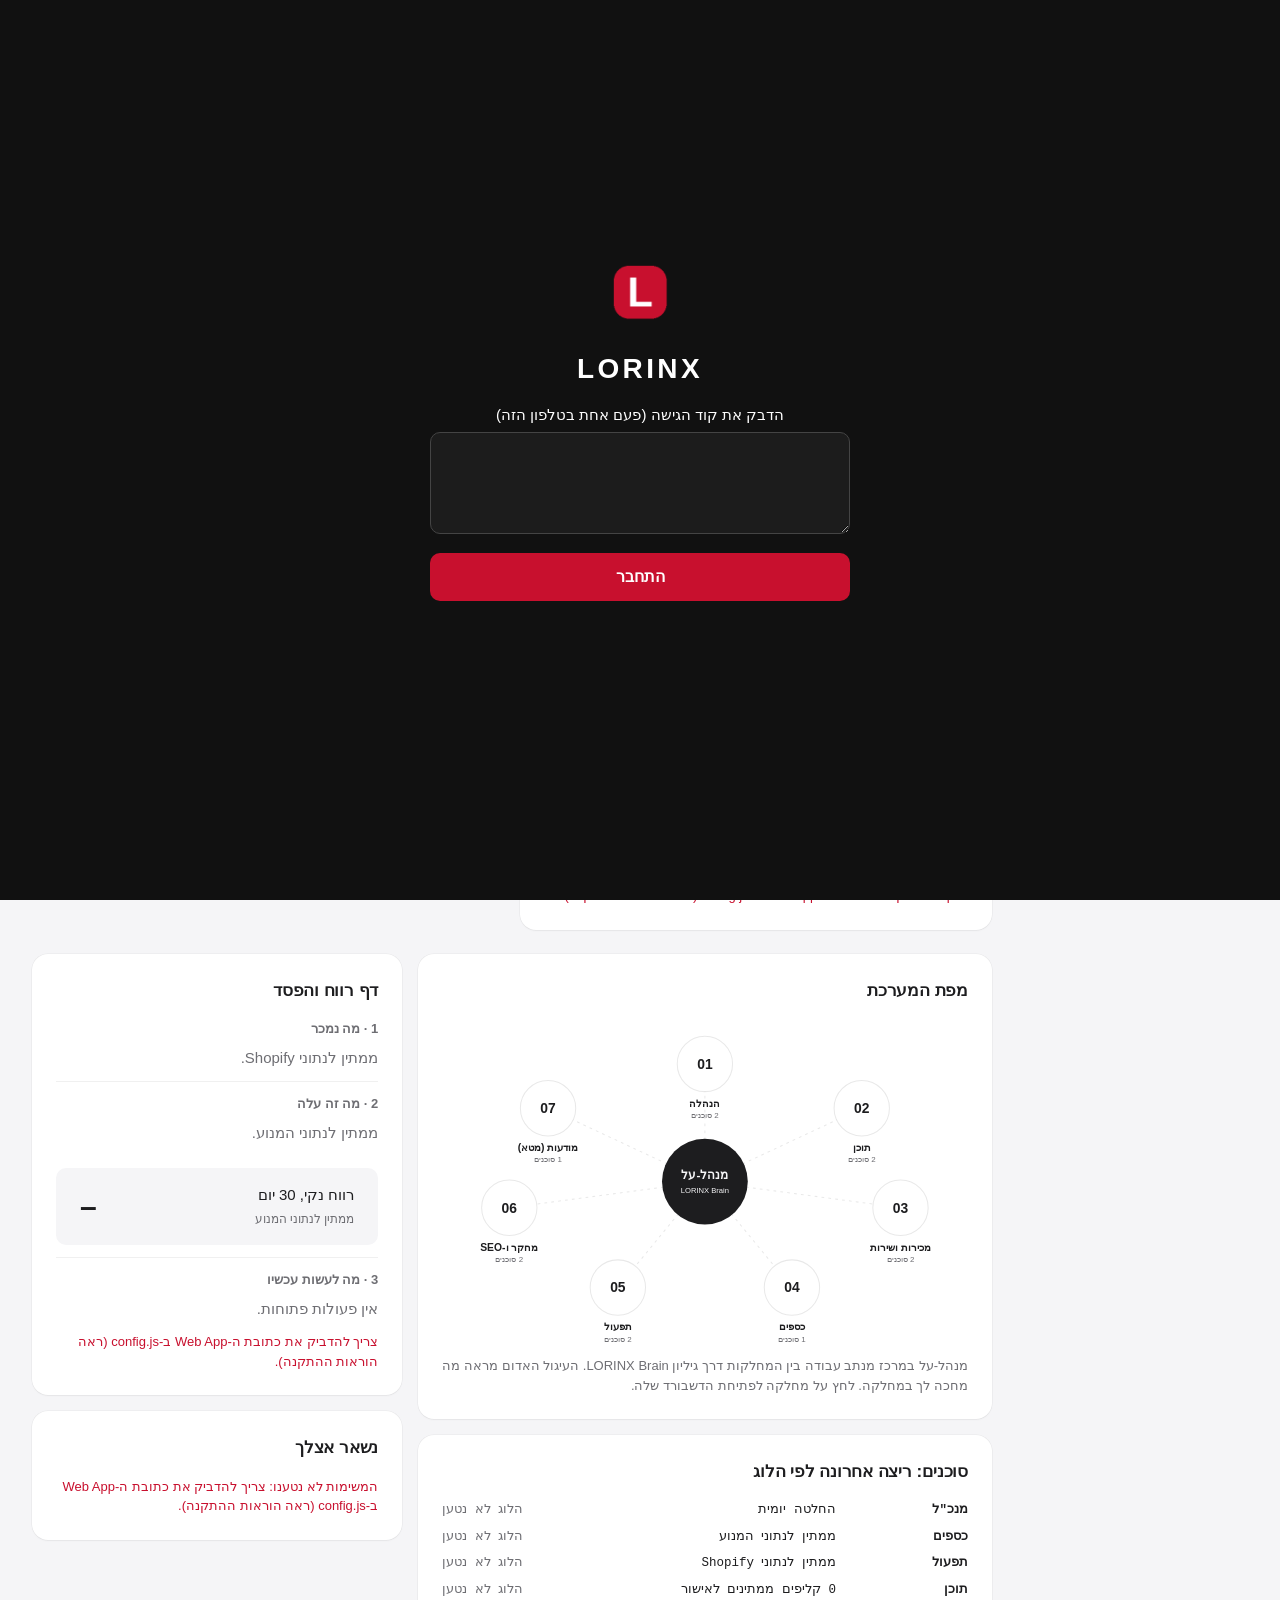
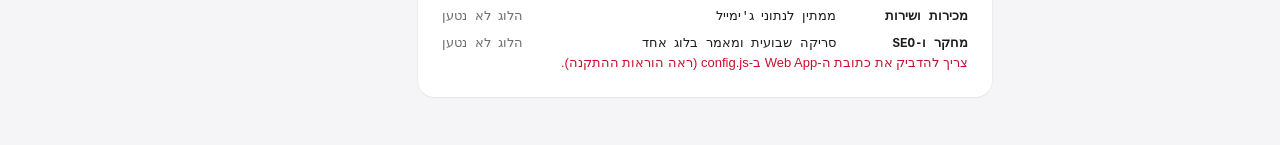
==== commit 96a3fb3f: "Phase 2.9 build: engine 1.5.0 / adapter 1.2.0, UI fixes, SW fallback Co-Authored-By: Claude Sonnet 5" ====
--- a/index.html
+++ b/index.html
@@ -1,5 +1,5 @@
 <!doctype html>
-<html lang="he" dir="rtl"><head><meta charset="utf-8"><meta name="viewport" content="width=device-width,initial-scale=1,viewport-fit=cover"><meta name="robots" content="noindex,nofollow"><meta name="referrer" content="no-referrer"><meta http-equiv="Content-Security-Policy" content="default-src 'self'; script-src 'self' 'sha256-6ZeapY4jrfklcwDpWJCmjWrK0axKHLfsKjpxhCz0gHc=' 'sha256-/rMK8/UhZylrbrLeGROxRGdM5yQMmKwG+TKrNScrNNk='; style-src 'self' 'unsafe-inline' https://fonts.googleapis.com; font-src https://fonts.gstatic.com; connect-src https://script.google.com https://script.googleusercontent.com; img-src 'self' data: blob:; media-src 'self' blob: data:; object-src 'none'; base-uri 'none'; form-action 'none'"><meta name="theme-color" content="#111111"><link rel="manifest" href="manifest.webmanifest"><link rel="apple-touch-icon" href="apple-touch-icon.png"><link rel="icon" type="image/svg+xml" href="favicon.svg"><link rel="icon" href="favicon.ico" sizes="any"><meta name="apple-mobile-web-app-capable" content="yes"><meta name="mobile-web-app-capable" content="yes"><meta name="apple-mobile-web-app-title" content="LORINX">
+<html lang="he" dir="rtl"><head><meta charset="utf-8"><meta name="viewport" content="width=device-width,initial-scale=1,viewport-fit=cover"><meta name="robots" content="noindex,nofollow"><meta name="referrer" content="no-referrer"><meta http-equiv="Content-Security-Policy" content="default-src 'self'; script-src 'self' 'sha256-zT4gB0K1GobjdkQvUBM4KZVrz4Bx2mb0zGt2kIx8Mso=' 'sha256-/rMK8/UhZylrbrLeGROxRGdM5yQMmKwG+TKrNScrNNk='; style-src 'self' 'unsafe-inline' https://fonts.googleapis.com; font-src https://fonts.gstatic.com; connect-src https://script.google.com https://script.googleusercontent.com; img-src 'self' data: blob:; media-src 'self' blob: data:; object-src 'none'; base-uri 'none'; form-action 'none'"><meta name="theme-color" content="#111111"><link rel="manifest" href="manifest.webmanifest"><link rel="apple-touch-icon" href="apple-touch-icon.png"><link rel="icon" type="image/svg+xml" href="favicon.svg"><link rel="icon" href="favicon.ico" sizes="any"><meta name="apple-mobile-web-app-capable" content="yes"><meta name="mobile-web-app-capable" content="yes"><meta name="apple-mobile-web-app-title" content="LORINX">
 <title>LORINX מרכז שליטה</title>
 <link rel="icon" type="image/svg+xml" href="[data-uri]">
 <link rel="preconnect" href="https://fonts.googleapis.com">
@@ -9,9 +9,9 @@
 :root{
   --bg:#F5F5F7; --surface:#FFFFFF; --surface2:#F5F5F7; --ink:#1D1D1F; --muted:#6E6E73; --faint:#AEAEB2;
   --line:rgba(0,0,0,.09); --line2:rgba(0,0,0,.06); --hover:rgba(0,0,0,.04);
-  --side:rgba(255,255,255,.78); --sidefg:#1D1D1F; --sidemut:#86868B; --sideact:rgba(0,0,0,.06);
+  --side:rgba(255,255,255,.78); --sidefg:#1D1D1F; --sidemut:#6E6E73; --sideact:rgba(0,0,0,.06);
   --lime:#C8102E; --limeink:#FFFFFF; --hot:#C8102E; --accent:#C8102E; --accent-soft:rgba(200,16,46,.10);
-  --ok:#1D1D1F; --warn:#6E6E73; --bad:#C8102E; --off:#86868B;
+  --ok:#1D1D1F; --warn:#6E6E73; --bad:#C8102E; --off:#6E6E73;
   --okbg:#EDEDF0; --warnbg:#F2F2F4; --badbg:#FCE8EB; --offbg:#F2F2F4;
   --font:-apple-system,BlinkMacSystemFont,"SF Pro Text","Heebo","Segoe UI",Arial,sans-serif; --mono:ui-monospace,"SF Mono",Menlo,Consolas,monospace;
   --r1:10px; --r2:16px; --r:16px; --sh:0 1px 2px rgba(0,0,0,.04),0 0 0 .5px rgba(0,0,0,.06);
@@ -20,13 +20,13 @@
   --ease:cubic-bezier(.2,.7,.2,1); --dur:.16s;
 }
 @media (prefers-color-scheme: dark){:root:not([data-theme="light"]){
-  --bg:#000000; --surface:#1C1C1E; --surface2:#2C2C2E; --ink:#F5F5F7; --muted:#98989D; --faint:#636366;
+  --bg:#000000; --surface:#1C1C1E; --surface2:#2C2C2E; --ink:#F5F5F7; --muted:#98989D; --faint:#8E8E93;
   --line:rgba(255,255,255,.12); --line2:rgba(255,255,255,.07); --hover:rgba(255,255,255,.06);
   --side:rgba(28,28,30,.8); --sidefg:#F5F5F7; --sidemut:#98989D; --sideact:rgba(255,255,255,.10);
   --ok:#F5F5F7; --warn:#98989D; --bad:#FF5A6A; --accent:#E0283C; --lime:#E0283C; --hot:#E0283C; --accent-soft:rgba(224,40,60,.18);
   --okbg:#2C2C2E; --warnbg:#262628; --badbg:#3A1519; --offbg:#262628; --sh:0 0 0 .5px rgba(255,255,255,.08); color-scheme:dark}}
 :root[data-theme="dark"]{
-  --bg:#000000; --surface:#1C1C1E; --surface2:#2C2C2E; --ink:#F5F5F7; --muted:#98989D; --faint:#636366;
+  --bg:#000000; --surface:#1C1C1E; --surface2:#2C2C2E; --ink:#F5F5F7; --muted:#98989D; --faint:#8E8E93;
   --line:rgba(255,255,255,.12); --line2:rgba(255,255,255,.07); --hover:rgba(255,255,255,.06);
   --side:rgba(28,28,30,.8); --sidefg:#F5F5F7; --sidemut:#98989D; --sideact:rgba(255,255,255,.10);
   --ok:#F5F5F7; --warn:#98989D; --bad:#FF5A6A; --accent:#E0283C; --lime:#E0283C; --hot:#E0283C; --accent-soft:rgba(224,40,60,.18);
@@ -79,7 +79,7 @@
 
 .main{min-width:0;padding:var(--s6) var(--s6) var(--s7);display:flex;flex-direction:column;gap:var(--s5);max-width:1240px;width:100%}
 .top{display:flex;justify-content:space-between;align-items:flex-end;gap:var(--s4);flex-wrap:wrap}
-.top h1{margin:0;font-size:var(--t-title);font-weight:700;letter-spacing:-.02em;line-height:1.15}
+.top h1{overflow-wrap:anywhere;margin:0;font-size:var(--t-title);font-weight:700;letter-spacing:-.02em;line-height:1.15}
 .top .sub{color:var(--muted);font-size:var(--t-small);margin-top:var(--s1)}
 .tools{display:flex;gap:var(--s3);align-items:center;flex-wrap:wrap}
 .pillx{display:inline-flex;align-items:center;gap:var(--s2);font-size:var(--t-small);font-weight:500;padding:6px 12px;background:var(--surface);box-shadow:var(--sh);border-radius:999px}
@@ -127,7 +127,7 @@
 input:hover,select:hover{background:var(--hover)}
 input:focus,select:focus{outline:none;background:var(--surface);border-color:var(--accent);box-shadow:0 0 0 3px var(--accent-soft)}
 select{-webkit-appearance:none;appearance:none;background-image:url("data:image/svg+xml,%3Csvg xmlns='http://www.w3.org/2000/svg' width='12' height='8' fill='none' stroke='%2386868B' stroke-width='1.6' stroke-linecap='round'%3E%3Cpath d='M1 1.5l5 5 5-5'/%3E%3C/svg%3E");background-repeat:no-repeat;background-position:left 12px center;padding-inline-end:12px;padding-inline-start:30px}
-input[type=checkbox]{width:18px;height:18px;padding:0;accent-color:var(--accent)}
+input[type=checkbox]{width:22px;height:22px;padding:0;accent-color:var(--accent)}
 .note{font-size:var(--t-small);color:var(--muted);margin:var(--s3) 0 0}
 .err{font-size:var(--t-small);color:var(--bad);margin:0}
 .stale{font-size:var(--t-cap);color:var(--muted)}
@@ -181,15 +181,15 @@
 .clip .cv{width:120px;aspect-ratio:9/16;background:#000;border-radius:var(--r1);display:block;object-fit:cover}
 .clip .body{display:flex;flex-direction:column;gap:var(--s2);min-width:0}
 .clip .tp{display:flex;justify-content:space-between;gap:var(--s3);flex-wrap:wrap;align-items:center}
-.clip .cap{white-space:pre-line;line-height:1.65;font-size:14px;color:var(--ink)}
-.clip h3{margin:0;font-size:var(--t-h2);font-weight:600}
+.clip .cap{overflow-wrap:anywhere;white-space:pre-line;line-height:1.65;font-size:14px;color:var(--ink)}
+.clip h3{overflow-wrap:anywhere;margin:0;font-size:var(--t-h2);font-weight:600}
 .clip.edit{display:flex;flex-direction:column}
 .meta{color:var(--muted);font-size:var(--t-small);display:flex;gap:var(--s3);flex-wrap:wrap}
 .file{font-family:var(--mono);font-size:var(--t-cap);direction:ltr;text-align:left;color:var(--muted);overflow-wrap:anywhere}
 .acts{display:flex;gap:var(--s2);flex-wrap:wrap;align-items:center}
 .empty{color:var(--muted)}
 .chips{display:flex;gap:6px;flex-wrap:wrap}
-.chip{font-size:var(--t-cap);padding:3px 10px;background:var(--surface2);border-radius:999px;color:var(--muted)}
+.chip{font-size:var(--t-cap);padding:6px 12px;background:var(--surface2);border-radius:999px;color:var(--muted)}
 .bar{display:flex;gap:var(--s2);flex-wrap:wrap;align-items:center;margin-top:var(--s3)}
 .editing .card,.editing .kpi{outline:1px dashed var(--line)}
 .conn{display:grid;grid-template-columns:1fr auto auto;gap:6px var(--s3);align-items:center;padding-block:var(--s3);border-top:1px solid var(--line2)}
@@ -222,10 +222,12 @@
 .next{display:flex;justify-content:space-between;gap:var(--s3);align-items:center;padding-block:var(--s3);border-top:1px solid var(--line2);font-size:14px}
 .next:first-of-type{border-top:0}
 .next .n{width:22px;height:22px;border-radius:50%;background:var(--accent);color:var(--limeink);display:grid;place-items:center;font-weight:600;font-size:12px;flex:none}
-.next>span:first-child{display:flex;gap:var(--s3);align-items:center;min-width:0}
+.next>span:first-child{overflow-wrap:anywhere;display:flex;gap:var(--s3);align-items:center;min-width:0}
 #msg{position:fixed;inset-inline:16px;bottom:24px;z-index:9;max-width:520px;margin-inline:auto;display:flex;flex-direction:column;gap:8px;pointer-events:none}
 .toast{pointer-events:auto;display:flex;align-items:center;gap:10px;background:var(--ink);color:var(--bg);padding:10px 16px;border-radius:var(--r1);font-size:14px;box-shadow:0 8px 30px rgba(0,0,0,.18);animation:toast .22s var(--ease)}
 .toast span{flex:1}.toast button{background:transparent;color:var(--bg);border:1px solid rgba(128,128,128,.55);padding:4px 10px}
+#msg,#offl,#lerr{direction:rtl}
+#lerr{position:fixed;top:0;inset-inline:0;z-index:40;background:var(--accent);color:#fff;text-align:center;padding:8px 12px;font-size:14px;font-weight:600}
 #offl{position:fixed;top:0;inset-inline:0;z-index:40;background:var(--accent);color:#fff;text-align:center;padding:8px 12px;font-size:14px;font-weight:600}
 .dirty{background:var(--accent-soft);color:var(--accent);padding:8px 12px;border-radius:var(--r1);font-size:var(--t-small);margin-bottom:8px;font-weight:600}
 input.srch{width:100%;margin-bottom:8px}
@@ -248,6 +250,7 @@
 .cal .ev b{display:block;font-size:11px;font-weight:600}
 .ev.ok{background:var(--okbg);color:var(--ok)}.ev.warn{background:var(--warnbg);color:var(--warn)}.ev.off{background:var(--offbg);color:var(--off)}.ev.lime{background:var(--accent);color:var(--limeink)}.ev.sel{outline:2px solid var(--ink)}
 .exrow{display:grid;grid-template-columns:minmax(0,2fr) 100px 100px minmax(0,2fr) auto;gap:6px;padding-block:6px;border-top:1px solid var(--line2);align-items:center}
+.exrow>*{min-width:0;overflow-wrap:anywhere}
 .exrow.h{font-size:var(--t-cap);color:var(--muted);border-top:0}
 .upc{display:grid;grid-template-columns:96px 52px minmax(0,1fr) auto;gap:var(--s2);padding-block:var(--s2);border-top:1px solid var(--line2);align-items:center;font-size:14px}
 .upc:first-child{border-top:0}
@@ -276,12 +279,13 @@
   .term div{grid-template-columns:84px minmax(0,1fr)}.term .t{display:none}
   #msg{bottom:88px}
 }
+@media print{.side,#msg,#offl,.tools,.seg,.colbtn,.bar,button{display:none!important}.app{display:block}.card{break-inside:avoid}body{background:#fff}}
 @media (max-width:720px){.cal .day{min-height:70px;padding:4px}.cal .ev{font-size:10px;padding:3px}.exrow{grid-template-columns:1fr 1fr}.upc{grid-template-columns:80px 44px minmax(0,1fr)}.upc .pill{grid-column:1/-1;justify-self:start}}
-@media (max-width:560px){.cal{gap:4px}.cal .day{min-height:56px;padding:4px}.cal .dn span:nth-child(2){display:none}.cal .ev{font-size:0;padding:0;height:16px;min-height:16px;border-radius:5px}.cal .ev b{display:none}}
+@media (max-width:560px){.cal{gap:4px}.cal .day{min-height:56px;padding:4px}.cal .dn span:nth-child(2){display:none}.cal .ev{font-size:0;padding:0;height:40px;min-height:40px;border-radius:6px;display:grid;place-items:center}.cal .ev b{display:none}.cal .ev::before{content:attr(data-g);font-size:16px;line-height:1}}
 @media (prefers-reduced-motion:reduce){*,*::before,*::after{animation-duration:.001ms !important;transition-duration:.001ms !important}}
 
 .modal-bg{position:fixed;inset:0;background:rgba(0,0,0,.45);display:flex;align-items:center;justify-content:center;z-index:9999;padding:16px;-webkit-backdrop-filter:blur(4px);backdrop-filter:blur(4px)}
-.modal{background:var(--card,#fff);color:var(--tx,#111);border-radius:16px;max-width:380px;width:100%;padding:22px;box-shadow:0 20px 60px rgba(0,0,0,.35);direction:rtl;text-align:right}
+.modal{background:var(--surface);color:var(--ink);border-radius:16px;max-width:380px;width:100%;padding:22px;box-shadow:0 20px 60px rgba(0,0,0,.35);direction:rtl;text-align:right}
 .modal h3{margin:0 0 8px;font-size:18px}.modal p{margin:0 0 18px;line-height:1.55;opacity:.8}
 .modal .bar{display:flex;gap:10px;justify-content:flex-start}
 .modal button.danger{background:#C8102E;color:#fff;border:0}
@@ -366,6 +370,7 @@
   </div>
 </div>
 <div id="msg" aria-live="polite" role="status"></div>
+<div id="lerr" role="alert" hidden></div>
 <div id="offl" role="alert" hidden>אין חיבור לגיליון. מוצג המצב האחרון הידוע, לקריאה בלבד.</div>
 <script src="gate.js"></script>
 <script src="engine.js"></script>
@@ -434,30 +439,44 @@
     queue[path]=p.catch(function(){});return p;
   }
   var offline=!!window.LX_OFFLINE,wasW=true;
+  /* a source that failed to load is shown as an error and writing is switched off until it loads: the screen never claims "all up to date" over data it does not have */
+  var loadErrs={},wasWLoad=false;
+  function loadErrAny(){return loadErrs.app||loadErrs.clips||null}
+  function loadFail(src,e){
+    if(e&&e.code==="offline")return;   /* the offline banner already says so */
+    var had=!!loadErrAny();loadErrs[src]=errText(e,"Google Sheets");
+    if(!had){wasWLoad=canWrite;canWrite=false}
+    var b=document.getElementById("lerr");b.textContent="הנתונים לא נטענו: "+loadErrAny()+" העריכה כבויה עד שהטעינה תצליח.";b.hidden=false;syncChrome();render();
+  }
+  function loadOk(src){
+    if(!loadErrs[src])return;loadErrs[src]=null;
+    if(!loadErrAny()){canWrite=wasWLoad&&!offline;document.getElementById("lerr").hidden=true}
+    syncChrome();render();
+  }
   window.addEventListener("lx-net",function(){
     var off=!!window.LX_OFFLINE;if(off===offline)return;offline=off;
-    if(off){wasW=canWrite||wasW;canWrite=false}else{canWrite=wasW}
+    if(off){wasW=canWrite||wasW;canWrite=false}else{canWrite=wasW&&!loadErrAny()}
     document.getElementById("offl").hidden=!off;syncChrome();render();
   });
   window.LX_WARN=function(t){msg(t)};
   function putErr(e){
     if(e&&e.code==="no_write")return;
-    if(e&&(e.code==="offline"||e.code==="conflict")){msg(e.message||"אין חיבור לגיליון. השינוי לא נשמר.");return}
-    if(e&&e.code==="invalid_argument"){canWrite=false;syncChrome();msg("אין הרשאת כתיבה. השינוי לא נשמר.")}else{msg("השמירה נכשלה, נסה שוב.")}
+    if(e&&(e.code==="offline"||e.code==="conflict"||e.code==="timeout")){msg(e.message||"אין חיבור לגיליון. השינוי לא נשמר.");return}
+    if(e&&e.code==="invalid_argument"){canWrite=false;syncChrome();msg("אין הרשאת כתיבה. השינוי לא נשמר.")}else if(e&&e.code==="upstream_error"&&e.message){msg(e.message)}else{msg("השמירה נכשלה, נסה שוב.")}
   }
   function put(path,fn){putP(path,fn).catch(putErr)}
   function refreshSrc(){try{return Promise.resolve(db&&db.refresh?db.refresh():null).catch(function(){})}catch(e){return Promise.resolve()}}
   /* ---------- confirm dialog + generic delete (one path for every entity) ---------- */
   function confirmBox(o){
     return new Promise(function(res){
-      var prev=document.activeElement,bg=el("div","modal-bg"),m=el("div","modal");
+      var prev=document.activeElement,pk=btnKey(prev),bg=el("div","modal-bg"),m=el("div","modal");
       m.setAttribute("role","alertdialog");m.setAttribute("aria-modal","true");
       var h3=el("h3",null,o.title),pp=el("p",null,o.text);h3.id="cfm-t";pp.id="cfm-d";m.setAttribute("aria-labelledby","cfm-t");m.setAttribute("aria-describedby","cfm-d");
       m.appendChild(h3);m.appendChild(pp);
       var bar=el("div","bar"),ok=el("button","danger",o.ok||"מחק"),no=el("button","ghost","ביטול");ok.type=no.type="button";
       bar.appendChild(ok);bar.appendChild(no);m.appendChild(bar);bg.appendChild(m);
       var appEl=document.getElementById("app");if(appEl)appEl.setAttribute("inert","");
-      function done(v){if(appEl)appEl.removeAttribute("inert");document.removeEventListener("keydown",kd,true);if(bg.parentNode)bg.parentNode.removeChild(bg);try{prev&&prev.focus&&prev.focus()}catch(e){}res(v)}
+      function done(v){if(appEl)appEl.removeAttribute("inert");document.removeEventListener("keydown",kd,true);if(bg.parentNode)bg.parentNode.removeChild(bg);try{if(prev&&prev.isConnected&&prev.focus)prev.focus();else btnRestore(pk)}catch(e){}res(v)}
       function kd(e){
         if(e.key==="Escape"){e.preventDefault();done(false);return}
         if(e.key==="Tab"){var f=[ok,no],i=f.indexOf(document.activeElement);e.preventDefault();f[(i+(e.shiftKey?-1:1)+2)%2].focus()}
@@ -542,6 +561,7 @@
     if(c==="selection_required")return "יש כמה חיבורים של "+server+". בחר אחד בחלון שנפתח.";
     if(c==="not_in_manifest"||c==="consent_required")return "העמוד לא קיבל הרשאה ל-"+server+". אפשר לאשר בלחיצה על \"רענן נתונים\".";
     if(c==="blocked_by_policy"||c==="approval_required")return "מדיניות הארגון חוסמת את הפעולה ב-"+server+".";
+    if(c==="upstream_error"&&e.message)return String(e.message);
     if(c==="server_unavailable"||c==="upstream_error")return server+" לא ענה כרגע. נסה לרענן.";
     if(c==="not_granted"||c==="capability_disabled"||c==="capability_removed")return (LOCAL?"החיבור לגיליון לא הוגדר.":"החיבורים לשירותים זמינים רק כשהעמוד נפתח מתוך claude.ai.");
     return (e&&e.message)?String(e.message):"שגיאה לא צפויה.";
@@ -555,7 +575,7 @@
       LIVE[slot]={data:prev||null,at:LIVE[slot]&&LIVE[slot].at,err:errText(e,server)};
     });
   }
-  function loadContent(){return call("content","Google Sheets","get_values",{spreadsheetId:SHEET,range:"content!A1:Q300"})}
+  function loadContent(){return call("content","Google Sheets","get_values",{spreadsheetId:SHEET,range:"content!A1:Q1500"})}
   /* which sheet row is this clip? Several clips may share a date, so the date alone is not enough: date + hook (D), and when still ambiguous the time (O). Never guess between two rows. */
   function clipRowOf(v,key,c){
     /* exact match by content_id (column Q) when the clip has one: never falls back to guessing a different row */
@@ -570,7 +590,7 @@
     if(LOCAL)return call("orders","Shopify","list-orders",{});
     /* claude.ai build: the connector does not say which orders are cancelled, so they are fetched as a second list and flagged.
        If that second list cannot be fetched, the order feed is not presented as verified. */
-    var q="created_at:>="+ymd(new Date(Date.now()-45*864e5)),prev=LIVE.orders;
+    var q="created_at:>="+addDays(todayJ(),-45),prev=LIVE.orders;
     return call("orders","Shopify","list-orders",{first:50,query:q}).then(function(){
       var s=LIVE.orders;if(!s||s.err||!s.data||!Array.isArray(s.data.orders))return;
       return mcp.callTool("Shopify","list-orders",{first:50,query:q+" status:cancelled"},{cache:false}).then(function(r){
@@ -582,8 +602,9 @@
       });
     });
   }
+  function v2SyncedMax(){var ov=v2Vals("orders_v2")||[],h=ov[0]||[],c=h.indexOf("synced_at"),syn="";if(c<0)return "";for(var i=1;i<ov.length;i++){var t=String((ov[i]||[])[c]||"");if(t>syn)syn=t}return syn}
   function loadSheet(){return call("sheet","Google Sheets","get_values",{spreadsheetId:SHEET,range:"settings!A1:C26"})}
-  function loadLog(){return call("log","Google Sheets","get_values",{spreadsheetId:SHEET,range:"log!A1:I1000@tail"})}
+  function loadLog(){return call("log","Google Sheets","get_values",{spreadsheetId:SHEET,range:"log!A1:I1000"+(LOCAL?"@tail":"")})}
   function loadDrafts(){return call("drafts","Gmail","search_threads",{query:"label:LORINX-לאישור"}).then(function(){var s=LIVE.drafts;if(s&&!s.err){var d=s.data;if(d==null||typeof d!=="object")d={};if(d.resultCountEstimate==null)d.resultCountEstimate=d.threads?d.threads.length:0;s.data=d}})}
   function loadConn(){
     if(!mcp){LIVE.conn={err:(LOCAL?"החיבור לגיליון לא הוגדר.":"החיבורים לשירותים זמינים רק כשהעמוד נפתח מתוך claude.ai."),data:null};return Promise.resolve()}
@@ -671,7 +692,7 @@
       if(s.cogs.creatorSamplesAgorot)L.push({a:"מוצרים ליוצרי תוכן",b:eAg(-s.cogs.creatorSamplesAgorot)});
       L.push({a:"רווח תרומה · ביטחון "+pctTxt(s.contributionProfit.confidencePercent),b:eAg(s.contributionProfit.agorot),sum:true});
       box.appendChild(eLines(L));
-      box.appendChild(el("p","note","עמלה = 0.6% PayPlus + 1.2% ישראכרט (שניהם + מע\"מ, כרטיס ישראלי) לפי ההצעה והחוזה החתומים, + 2% Shopify שאומת מול 13 חיובים בפועל. עדיין לא הותאם מול חשבונית ישראכרט. פרסום לפי Ads Manager, יום-יום."));
+      box.appendChild(el("p","note","עמלה = "+feeBreakdown()+". עדיין לא הותאם מול חשבונית ישראכרט. פרסום לפי Ads Manager, יום-יום."));
     }else if(eSel==="net"){
       box.appendChild(el("h3",null,"רווח נקי = רווח תרומה פחות הוצאות קבועות מוקצות"));
       box.appendChild(eLines([{a:"רווח תרומה",b:eAg(s.contributionProfit.agorot)}].concat(s.fixed.perExpense.map(function(e){return {a:e.name,b:eAg(-e.agorot)}})).concat([{a:"רווח נקי · ביטחון "+pctTxt(s.netProfit.confidencePercent),b:eAg(s.netProfit.agorot),sum:true}].concat(s.adCredit&&s.adCredit.applies?[{a:"קרדיט פרסום שלא נגבה מהכרטיס · "+eConf(s.adCredit.confidence),b:eAg(s.adCredit.creditAgorot)},{a:"רווח נקי במזומן",b:eAg(s.netProfit.agorot+s.adCredit.creditAgorot),sum:true}]:[]))));
@@ -788,7 +809,7 @@
     wrap.appendChild(g);
     if(eSel)wrap.appendChild(engineDetail(s));
     /* freshness: when the orders were synced into the new tabs, and the last day of ad data */
-    var ov=v2Vals("orders_v2")||[],syn="";for(var i=1;i<ov.length;i++){var t=String((ov[i]||[])[21]||"");if(t>syn)syn=t}
+    var syn=v2SyncedMax();
     var ad=ed.data.adSpendCoverage;
     wrap.appendChild(el("p","note","לחיצה על מספר פותחת את הרכיבים שלו. הזמנות נכון ל-"+(syn?new Date(syn).toLocaleString("he-IL",{day:"numeric",month:"numeric",hour:"2-digit",minute:"2-digit"}):"–")+(ad?" · פרסום עד "+dmy(ad.to):"")+" · נוסחה "+s.formulaVersion+"."));
     var worst=null;V2TABS.forEach(function(t){var x=LIVE["v2_"+t];if(x&&x.err)worst=x.err});if(worst)wrap.appendChild(el("p","err",worst));
@@ -804,11 +825,13 @@
      A cancelled order whose money was kept therefore counts and is flagged; a cancelled order that was refunded does not appear at all. */
   function counts(x){return !NO_REV[x.financialStatus]&&paidAmt(x)>0}
   function orders(){var d=LIVE.orders&&LIVE.orders.data;if(!d||!d.orders)return null;var t=testNames();return d.orders.filter(function(x){return t.indexOf(x.name)<0&&!(x.cancelled&&!counts(x))})}
-  function mny(a){return (a/100).toLocaleString("he-IL",{minimumFractionDigits:2,maximumFractionDigits:2})+" ₪"}
+  function mny(a){return m2(a/100)}
   var STALE_MS=15*60000;
   function sheetVals(){var d=LIVE.sheet&&LIVE.sheet.data;return d&&d.values?d.values:null}
   function cell(r,c){var v=sheetVals();return v&&v[r-1]?v[r-1][c-1]:undefined}
   function num(x){var n=parseFloat(String(x==null?"":x).replace(/,/g,""));return isNaN(n)?null:n}
+  function goalWhy(c){return !sheetVals()?"ההגדרות לא נטענו (Google Sheets לא ענה). היעד לא ידוע.":(String(c.goalRaw||"").trim()===""?"יעד חודשי לא הוגדר בהגדרות.":"היעד בהגדרות ("+String(c.goalRaw).trim()+") אינו מספר חיובי, תקן את settings!B2.")}
+  function goalNum(x){var t=String(x==null?"":x).replace(/[,₪\s]/g,"");return /^\d+(\.\d+)?$/.test(t)?parseFloat(t):null}   /* a goal like "12abc" is not a goal */
   function bizDays(from,to){ /* Israeli work week: Sun-Thu */
     var d=new Date(from.getTime()),n=0;d.setHours(12,0,0,0);var end=new Date(to.getTime());end.setHours(12,0,0,0);
     while(d<end){d.setDate(d.getDate()+1);var w=d.getDay();if(w>=0&&w<=4)n++}
@@ -824,7 +847,7 @@
       r.total=(LIVE.orders.data&&LIVE.orders.data.totalCount)||o.length;
     }
     /* the monthly profit goal has one source: settings!B2 */
-    var goal=num(cell(2,2));r.goal=goal!=null&&goal>0?goal:null;
+    var goal=goalNum(cell(2,2));r.goal=goal!=null&&goal>0?goal:null;r.goalRaw=cell(2,2);
     return r;
   }
 
@@ -894,7 +917,7 @@
       n.appendChild(el("p","note","בגרסת claude.ai ההזמנות מגיעות ממחבר Shopify: עד 50 האחרונות ב-45 יום. הזמנות בדיקה מוחרגות רק לפי הרשימה בהגדרות."));
       if(d.totalCount>d.orders.length)n.appendChild(el("p","err","יש "+d.totalCount+" הזמנות ומוצגות "+d.orders.length+". הסכומים חלקיים."));
     }
-    (orders()||[]).filter(function(x){return x.cancelled}).forEach(function(x){n.appendChild(el("p","err",x.name+" בוטלה והכסף לא הוחזר ("+mny(paidAmt(x))+"). היא נספרת בהכנסה."))});
+    (orders()||[]).filter(function(x){return x.cancelled}).forEach(function(x){n.appendChild(el("p","err",x.name+" בוטלה והכסף לא הוחזר ("+mny(paidAmt(x))+"). היא נספרת במכירות אבל מוחרגת מהרווח עד שיירשם החזר או שהביטול יתוקן."))});
     var tn=testNames();if(tn.length)n.appendChild(el("p","note","הוחרגו לפי ההגדרות: "+tn.join(", ")));
     var u=calc().unpaid;if(u)n.appendChild(el("p","note",u+" הזמנות ממתינות לתשלום ולא נספרות בהכנסה."));
     return n;
@@ -911,21 +934,22 @@
   }
   function kpiRow(){
     var c=calc(),g=el("div","kpis"),en=c.goal!=null?engNeed(c.goal):null;
-    g.appendChild(kpi("הזמנות נדרשות ליעד החודשי",en?String(en.needed):"–",en?"לפי רווח ממוצע "+eAg(en.avgProfitAgorot)+" להזמנה "+(en.beforeAds?"לפני פרסום (אין נתוני פרסום)":"אחרי פרסום")+", מ-"+en.basisOrders+" הזמנות רגילות · יעד "+sh(c.goal):(c.goal==null?"יעד לא הוגדר בהגדרות":"אין עדיין נתוני מנוע לחישוב")));
-    g.appendChild(kpi("הזמנות באיחור",c.late!=null?String(c.late):"–",c.open?(c.open.length+" הזמנות פתוחות"):"",c.late>0?"bad":(c.late===0?"ok":"")));
+    var enN=en?(en.neededThisMonth!=null?en.neededThisMonth:en.needed):null;
+    g.appendChild(kpi("הזמנות נדרשות ליעד החודשי",en?String(enN):"–",en?"לפי רווח ממוצע "+eAg(en.avgProfitAgorot)+" להזמנה "+(en.beforeAds?"לפני פרסום (אין נתוני פרסום)":"אחרי פרסום")+", מ-"+en.basisOrders+" הזמנות רגילות. החישוב: (יעד "+sh(c.goal)+" + קבועות החודש "+eAg(en.fixedAllAgorot!=null?en.fixedAllAgorot:en.fixedAgorot)+") ÷ "+eAg(en.avgProfitAgorot)+", מעוגל למעלה":(c.goal==null?(sheetVals()?"יעד לא הוגדר בהגדרות":"ההגדרות לא נטענו"):"אין עדיין נתוני מנוע לחישוב")));
+    g.appendChild(kpi("הזמנות באיחור (מעל 14 ימי עסקים)",c.late!=null?String(c.late):"–",c.open?(c.open.length+" הזמנות פתוחות"):"",c.late>0?"bad":(c.late===0?"ok":"")));
     var dr=LIVE.drafts&&LIVE.drafts.data;var dn=dr&&dr.resultCountEstimate!=null?dr.resultCountEstimate:(dr&&dr.threads?dr.threads.length:null);
     g.appendChild(kpi("שרשורים בתווית LORINX-לאישור",dn!=null?String(dn):"–","ספירה מ-Gmail, לא כולל בדיקה אם נשלחו",""));
     return g;
   }
   function goalCard(){
     var c=calc(),box=el("div"),s=eng30();
-    if(!s||c.goal==null){box.appendChild(el("div","empty",c.goal==null?"יעד חודשי לא הוגדר בהגדרות.":"ממתין לנתוני המנוע."));return card("התקדמות מול היעד החודשי",box)}
+    if(!s||c.goal==null){box.appendChild(el("div","empty",c.goal==null?goalWhy(c):"ממתין לנתוני המנוע."));return card("התקדמות מול היעד החודשי",box)}
     var nt=s.netProfit;
     if(nt.missing.length){box.appendChild(el("div","empty","הרווח הנקי לא ניתן לחישוב, חסר: "+nt.missing.join(", ")));return card("התקדמות מול היעד החודשי",box)}
     var cur=nt.agorot/100,have=Math.max(0,cur),pct=Math.min(100,Math.round(have/c.goal*100));
     var t=el("div");t.style.display="flex";t.style.justifyContent="space-between";t.style.gap="12px";t.style.flexWrap="wrap";
-    t.appendChild(el("span",null,"רווח נקי, 30 ימים אחרונים (עד אתמול): "+sh(cur)));
-    t.appendChild(el("span","stale","יעד חודשי "+sh(c.goal)));
+    t.appendChild(el("span",null,"רווח נקי, 30 ימים אחרונים (עד אתמול): "+m2(cur)));
+    t.appendChild(el("span","stale","יעד חודשי "+m2(c.goal)));
     box.appendChild(t);
     var p=el("div","prog"),i=document.createElement("i");i.style.width=pct+"%";p.appendChild(i);box.appendChild(p);
     box.appendChild(el("p","note","רווח נקי = מכירות פחות עלות מוצרים, עמלות, פרסום והוצאות קבועות מוקצות לפי ימים · ביטחון "+pctTxt(nt.confidencePercent)+". הנחות: עוסק פטור (בלי מע״מ בהכנסות), משלוח חינם תמיד, בלי עמלת המרה על כרטיס אשראי בחו״ל. 30 ימים מושווים ליעד חודשי כקירוב; המד החודשי מתחתיו מראה את החודש הנוכחי."));
@@ -936,8 +960,8 @@
   function jerNow(){var p=new Date().toLocaleDateString("en-CA",{timeZone:"Asia/Jerusalem"}).split("-").map(Number);return {y:p[0],m:p[1],d:p[2]}}
   function monthGauge(){
     var box=el("div"),c=calc(),goal=c.goal,em=engMonth();
-    if(!em||goal==null){box.appendChild(el("div","empty",goal==null?"יעד חודשי לא הוגדר בהגדרות.":"ממתין לנתוני המנוע."));box.appendChild(stamp("v2_orders_v2"));return card("מד יעד חודשי",box)}
-    var miss=em.netProfit.missing,profit=miss.length?null:em.netProfit.agorot/100,ordersN=em.kpis.realOrders,en=engNeed(goal),need=en?en.needed:null;
+    if(!em||goal==null){box.appendChild(el("div","empty",goal==null?goalWhy(c):"ממתין לנתוני המנוע."));box.appendChild(stamp("v2_orders_v2"));return card("מד יעד חודשי",box)}
+    var miss=em.netProfit.missing,profit=miss.length?null:em.netProfit.agorot/100,ordersN=em.kpis.realOrders,en=engNeed(goal),need=en?(en.neededThisMonth!=null?en.neededThisMonth:en.needed):null;   /* the gauge compares with this month's net profit, which includes one-time expenses */
     var pct=profit==null?0:Math.max(0,Math.min(1,profit/goal));
     var g=el("div","gauge"),sv=svg("svg",{viewBox:"0 0 200 124",role:"img","aria-label":"התקדמות מול יעד הרווח החודשי"});
     var d="M20 100A80 80 0 0 1 180 100";
@@ -955,7 +979,7 @@
     cell3(rem==null?"–":(rem===0?"הושג":(Math.round(rem/left*10)/10).toLocaleString("he-IL")),rem===0?"היעד הושג":"הזמנות ביום עד סוף החודש");
     g.appendChild(st);box.appendChild(g);
     var why=profit!=null&&profit<0?"הרווח שלילי כי ההוצאות הקבועות כבר נספרות והזמנות עוד לא נכנסו החודש. ":"";
-    box.appendChild(el("p","note",(miss.length?"הרווח לא ניתן לחישוב, חסר: "+miss.join(", ")+". ":"")+why+"הרווח: מכירות פחות עלות מוצרים, עמלות, פרסום והוצאות קבועות לחודש מלא ("+fmt(em.fixed.fixedAgorot/100)+" ₪), ביטחון "+pctTxt(em.netProfit.confidencePercent)+". הזמנות נדרשות: "+(en?en.needed+" לפי רווח ממוצע של "+eAg(en.avgProfitAgorot)+" להזמנה "+(en.beforeAds?"לפני פרסום (אין נתוני פרסום)":"אחרי פרסום")+", מ-"+en.basisOrders+" הזמנות רגילות":"אין עדיין בסיס לחישוב")+"."));
+    box.appendChild(el("p","note",(miss.length?"הרווח לא ניתן לחישוב, חסר: "+miss.join(", ")+". ":"")+why+"הרווח: מכירות פחות עלות מוצרים, עמלות, פרסום והוצאות קבועות לחודש מלא ("+m2(em.fixed.fixedAgorot/100)+"), ביטחון "+pctTxt(em.netProfit.confidencePercent)+". הזמנות נדרשות: "+(en?need+" (כולל הוצאות חד-פעמיות של החודש) לפי רווח ממוצע של "+eAg(en.avgProfitAgorot)+" להזמנה "+(en.beforeAds?"לפני פרסום (אין נתוני פרסום)":"אחרי פרסום")+", מ-"+en.basisOrders+" הזמנות רגילות":"אין עדיין בסיס לחישוב")+"."));
     box.appendChild(stamp("v2_orders_v2"));
     return card("מד יעד חודשי",box);
   }
@@ -967,7 +991,7 @@
   function todayJ(){return new Date().toLocaleDateString("en-CA",{timeZone:"Asia/Jerusalem"})}
   function addDays(s,n){var p=s.split("-").map(Number);return new Date(Date.UTC(p[0],p[1]-1,p[2]+n)).toISOString().slice(0,10)}
   function daysIn(s){var p=s.split("-").map(Number);return new Date(Date.UTC(p[0],p[1],0)).getUTCDate()}
-  function dmy(s){var p=String(s).split("-");return Number(p[2])+"."+Number(p[1])+"."+p[0]}
+  function dmy(s){var t=String(s==null?"":s);if(!/^\d{4}-\d{2}-\d{2}/.test(t))return "–";var p=t.slice(0,10).split("-");return Number(p[2])+"."+Number(p[1])+"."+p[0]}
   function m2(n){if(n==null||isNaN(n))return "–";if(Math.abs(n)<0.005)n=0;return n.toLocaleString("he-IL",{minimumFractionDigits:2,maximumFractionDigits:2})+" ₪"}
   function periodText(g){return (g.from===g.to?dmy(g.from):dmy(g.from)+" עד "+dmy(g.to))+(g.days>1?" · "+g.days+" ימים":"")}
   function periodSeg(){
@@ -981,14 +1005,14 @@
   }
 
   /* ---------- period / product / portfolio cards: engine only ---------- */
-  var STATE_HE={TEST:"בדיקה",CREATOR_SAMPLE:"דוגמה ליוצרת",CANCELLED_NO_REFUND:"בוטלה בלי החזר",CANCELLED:"בוטלה והוחזרה",UNPAID:"לא שולמה"};
+  var STATE_HE={TEST:"בדיקה",CREATOR_SAMPLE:"דוגמה ליוצרת",CANCELLED_NO_REFUND:"בוטלה בלי החזר",CANCELLED_UNPAID:"בוטלה, לא שולמה",CANCELLED:"בוטלה והוחזרה",UNPAID:"לא שולמה"};
   function cardRange(){var p=enginePeriod();return {from:p.from,to:p.to,days:LorinxEngine.periodDays(p),he:p.he}}
   function engineStatsFor(g){
     var ed=engineData();if(!ed.data)return {ed:ed};
     try{var E=LorinxEngine;return {ed:ed,s:E.summarize(ed.data,g),rows:E.orderRows(ed.data,g),pp:E.profitByProduct(ed.data,g)}}catch(e){return {ed:{error:String(e&&e.message||e)}}}
   }
   function engineFreshNote(ed){
-    var ov=v2Vals("orders_v2")||[],syn="";for(var i=1;i<ov.length;i++){var t=String((ov[i]||[])[21]||"");if(t>syn)syn=t}
+    var syn=v2SyncedMax();
     var ad=ed.data.adSpendCoverage;
     return "הזמנות מסונכרנות מ-Shopify נכון ל-"+(syn?new Date(syn).toLocaleString("he-IL",{day:"numeric",month:"numeric",hour:"2-digit",minute:"2-digit"}):"–")+" · פרסום "+(ad?"עד "+dmy(ad.to):"אין נתונים")+" · נוסחה "+LorinxEngine.FORMULA_VERSION+".";
   }
@@ -1069,6 +1093,7 @@
 
   /* ---------- media: find the produced file, show it, open it full size ---------- */
   var IS_FILE=location.protocol==="file:";
+  var IS_PHONE=!!(window.LORINX_NEEDS_CODE||window.LORINX_LOGOUT);
   function mediaKind(f){f=String(f||"");if(!f)return "";if(/\.(mp4|mov|m4v|webm)$/i.test(f))return "video";if(/\.(jpe?g|png|webp|gif)$/i.test(f))return "image";return "carousel"}
   function mediaKey(c){return String(c.file||c.video||"")}
   /* where a produced file may sit, relative to the app: the week folder, the studio output folder, a media folder next to the app, then the configured folders */
@@ -1105,6 +1130,9 @@
     if(!LOCAL){var k0=/\.(jpe?g|png|webp|gif)([?#]|$)/i.test(String(c.video||""))?"image":"video";probe(k0,mediaCands(c,""),function(u){finish(k0,u?[u]:[])});return}
     if(!c.file){finish("",[]);return}
     var kind=mediaKind(c.file);
+    /* the phone cannot reach the PC's folders, and a clip that is already published or cancelled is not looked for again: no hundreds of 404 requests on every load */
+    if(IS_PHONE){finish(kind,[]);return}
+    var pst=(pubInfo(c.date)||{}).st||"";if(pst.indexOf("פורסם")===0||pst.indexOf("בוטל")===0){m.published=true;finish(kind,[]);return}
     if(kind!=="carousel"){probe(kind,mediaCands(c,c.file),function(u){finish(kind,u?[u]:[])});return}
     /* a carousel is saved as name_1.jpg, name_2.jpg ... : find slide 1, then walk on from the same folder */
     var exts=[".jpg",".png",".jpeg",".webp"],ei=0;
@@ -1122,6 +1150,7 @@
     })();
   }
   function mediaMissText(m){
+    if(m.published)return "הקליפ פורסם או בוטל, הקובץ לא נבדק";
     if(m.none||(LOCAL&&!m.kind))return "עוד לא הופק קובץ לפריט הזה";
     if(!LOCAL)return "הקובץ עדיין לא הועלה";
     return IS_FILE?"הקובץ לא נמצא בתיקיית Content Studio":"הקובץ שמור במחשב ולא זמין מהטלפון";
@@ -1207,7 +1236,7 @@
   function clipSheetP(c,oldDate,forceStat,onlyStatus){
     if(!mcp||!(oldDate||c.date))return Promise.resolve("skip");
     var key=oldDate||c.date;
-    return mcp.callTool("Google Sheets","get_values",{spreadsheetId:SHEET,range:"content!A1:Q300",valueRenderOption:"FORMATTED_VALUE"},{cache:false}).then(function(r){
+    return mcp.callTool("Google Sheets","get_values",{spreadsheetId:SHEET,range:"content!A1:Q1500",valueRenderOption:"FORMATTED_VALUE"},{cache:false}).then(function(r){
       var p=r.payload!==undefined?r.payload:r,v=(p&&p.values)||[],row=clipRowOf(v,key,c);
       if(row===-1)return "ambiguous";
       if(!row)return "notfound";
@@ -1217,24 +1246,29 @@
       /* two devices on the same clip (M13): if the sheet status changed since this app last saw it, and it is not already what we are about to write, stop instead of overwriting */
       var want=forceStat||statOut(c);
       if(c.sheetStatus!==undefined&&curStat!==c.sheetStatus&&curStat!==want){c.sheetStatus=curStat;saveClip(c);return "conflict"}
-      c.sheetStatus=want;
       var ch=Promise.resolve();
-      if(oldDate&&oldDate!==c.date)ch=mcp.callTool("Google Sheets","update_values",{spreadsheetId:SHEET,range:"content!A"+row,values:[[c.date]]},{cache:false});
-      return ch.then(function(){return mcp.callTool("Google Sheets","update_values",{spreadsheetId:SHEET,range:"content!G"+row,values:[[forceStat||statOut(c)]]},{cache:false})}).then(function(){
+      if(oldDate&&oldDate!==c.date)ch=mcp.callTool("Google Sheets","update_values",{spreadsheetId:SHEET,range:"content!A"+row,values:[[c.date]],expectId:rowId||undefined},{cache:false});
+      return ch.then(function(){return mcp.callTool("Google Sheets","update_values",{spreadsheetId:SHEET,range:"content!G"+row,values:[[forceStat||statOut(c)]],expectOld:curStat,expectId:rowId||undefined},{cache:false})}).then(function(){
+        c.sheetStatus=want;   /* remembered only once the sheet accepted it: a refused write must not make the next try look like a conflict */
         if(onlyStatus)return;
-        return mcp.callTool("Google Sheets","update_values",{spreadsheetId:SHEET,range:"content!O"+row+":P"+row,values:[[c.time||"20:30",c.caption||""]]},{cache:false});
+        return mcp.callTool("Google Sheets","update_values",{spreadsheetId:SHEET,range:"content!O"+row+":P"+row,values:[[c.time||"20:30",c.caption||""]],expectId:rowId||undefined},{cache:false});
       }).then(function(){return loadContent()}).then(function(){return "ok"});
     });
   }
-  function syncClipSheet(c,oldDate,forceStat){
+  function syncClipSheet(c,oldDate,forceStat,onFail){
     clipSheetP(c,oldDate,forceStat).then(function(r){
+      if(onFail&&r==="conflict")onFail();
       if(r==="notfound")msg("הקליפ לא נמצא בלשונית content בגיליון, לא עודכן שם");
       else if(r==="conflict")msg("הסטטוס של הקליפ בגיליון שונה בינתיים (מכשיר אחר או Make). הקליפ לא עודכן. בדוק את הסטטוס בגיליון ונסה שוב אם עדיין רלוונטי.");
       else if(r==="ambiguous")msg("יש כמה קליפים עם אותו תאריך והוק בגיליון, לא עודכן שם כדי לא לשנות את השורה הלא נכונה");
       else if(view==="cal")render();
-    },function(e){msg("עדכון הגיליון נכשל: "+errText(e,"Google Sheets"))});
-  }
-  function setClip(c,st){c.status=st;c.decidedAt=new Date().toISOString();saveClip(c);syncClipSheet(c);render()}
+    },function(e){if(onFail)onFail();msg("עדכון הגיליון נכשל: "+errText(e,"Google Sheets"))});
+  }
+  /* a status the sheet refused is not shown as done: it goes back to what it was */
+  function setClip(c,st){
+    var ps=c.status,pd=c.decidedAt;c.status=st;c.decidedAt=new Date().toISOString();saveClip(c);
+    syncClipSheet(c,undefined,undefined,function(){c.status=ps;c.decidedAt=pd;saveClip(c);render()});render();
+  }
   function pendingList(){return M.clips.filter(function(c){return (c.status||"pending")==="pending"})}
   function pendingClips(){return M.clips.filter(function(c){return (c.status||"pending")==="pending"}).length}
   function clipsCard(){
@@ -1242,14 +1276,17 @@
     if(!db){box.appendChild(el("div","empty",LOCAL?"האישורים לא זמינים כרגע.":"האישורים זמינים כשהעמוד נפתח מתוך claude.ai."));return card("תור אישורים",box)}
     var pend=pendingList();
     if(!M.clips.length)box.appendChild(el("div","empty","אין קליפים שממתינים. הבאים יגיעו אחרי הפקה ב-1.10."));
-    if(!editMode&&pend.length>1&&canWrite){var ab=el("div","bar");ab.style.marginTop="0";var all=el("button","go sm","אשר הכול ("+pend.length+")");all.addEventListener("click",function(){confirmBox({title:"אישור כל הקליפים",text:"לאשר לפרסום "+pend.length+" קליפים? אישור מפעיל פרסום אמיתי בתאריך של כל אחד מהם.",ok:"אשר הכול"}).then(function(yes){if(!yes)return;pend.forEach(function(c){c.status="approved";c.decidedAt=new Date().toISOString();saveClip(c);syncClipSheet(c)});render()})});ab.appendChild(all);box.appendChild(ab)}
+    if(!editMode&&pend.length>1&&canWrite){var ab=el("div","bar");ab.style.marginTop="0";var all=el("button","go sm","אשר הכול ("+pend.length+")");all.addEventListener("click",function(){confirmBox({title:"אישור כל הקליפים",text:"לאשר לפרסום "+pend.length+" קליפים? אישור מפעיל פרסום אמיתי בתאריך של כל אחד מהם.",ok:"אשר הכול"}).then(function(yes){if(!yes)return;pend.forEach(function(c){setClip(c,"approved")})})});ab.appendChild(all);box.appendChild(ab)}
     var csb=searchBox("clip",M.clips.length);if(csb)box.appendChild(csb);
     M.clips.forEach(function(c){
       if(!qm("clip",[c.hook,c.date,c.product,c.caption,c.template].join(" ")))return;
       var s=STAT[c.status]||STAT.pending,w=el("div",editMode?"clip edit":"clip");
       if(editMode){
         var st=el("div","stack");
-        [["hook","הוק"],["date","תאריך (2026-10-04)"],["time","שעה"],["product","מוצר"],["template","תבנית"],["file","קובץ"],["caption","טקסט לפוסט והאשטגים"]].forEach(function(f){st.appendChild(inp(c[f[0]],function(v){c[f[0]]=v;saveClip(c)},f[1]))});
+        [["hook","הוק"],["date","תאריך (2026-10-04)"],["time","שעה (20:30)"],["product","מוצר"],["template","תבנית"],["file","קובץ"],["caption","טקסט לפוסט והאשטגים"]].forEach(function(f){st.appendChild(inp(c[f[0]],function(v){
+          if(f[0]==="date"){if(v.trim()!==c.date)moveClip(c,v.trim(),c.time);return}   /* a date moves the row through the same checked path as the calendar */
+          if(f[0]==="time"){v=v.trim();if(!/^([01]\d|2[0-3]):[0-5]\d$/.test(v)){msg("שעה לא תקינה, למשל 20:30");render();return}}
+          c[f[0]]=v;saveClip(c)},f[1]))});
         w.appendChild(st);
       }else{
         w.appendChild(mediaView(c));
@@ -1272,7 +1309,10 @@
       if(editMode)w.appendChild(a);else w.lastChild.appendChild(a);
       box.appendChild(w);
     });
-    if(editMode&&canWrite){var bar=el("div","bar");bar.appendChild(addBtn("הוסף קליפ",function(){var c={id:uid("c"),date:"",time:"20:30",product:"",template:"",hook:"קליפ חדש",file:"",caption:"",status:"pending"};M.clips.push(c);saveClip(c);render()}));box.appendChild(bar)}
+    if(editMode&&canWrite){var bar=el("div","bar");bar.appendChild(addBtn("הוסף קליפ",function(){var nd=todayJ();do{nd=addDays(nd,1)}while([5,6].indexOf(new Date(nd+"T12:00:00").getDay())>=0||M.clips.some(function(x){return x.date===nd&&x.status!=="rejected"}));
+      var c={id:uid("c"),date:nd,time:"20:30",product:"",template:"",hook:"קליפ חדש",file:"",caption:"",status:"pending"};M.clips.push(c);
+      /* a row needs a date: the clip gets the next free weekday, and if the sheet refuses it the clip is removed again */
+      putP("clips/"+c.id,function(){var b=clone(c);delete b.id;return db.doc("clips/"+c.id).set(b)}).then(null,function(e){M.clips=M.clips.filter(function(x){return x!==c});putErr(e);render()});render()}));box.appendChild(bar)}
     else box.appendChild(el("p","note","\"אשר\" אומר שמותר לתזמן ב-Metricool ל-20:30. שום דבר לא עולה מעצמו."));
     return card("תור אישורים: קליפים",box);
   }
@@ -1296,7 +1336,7 @@
       }else{var l=document.createElement("label");l.htmlFor=cb.id;l.appendChild(el("span",null,t.text));w.appendChild(l)}
       box.appendChild(w);
     });
-    if(!list.length)box.appendChild(el("div","empty","אין משימות פתוחות."));
+    if(!list.length)box.appendChild(el("div",loadErrAny()?"err":"empty",loadErrAny()?"המשימות לא נטענו: "+loadErrAny():"אין משימות פתוחות."));
     if(editMode){var bar=el("div","bar");bar.appendChild(addBtn("הוסף משימה",function(){var t={id:uid("t"),text:"משימה חדשה",dept:defaultDept||(M.depts[0]&&M.depts[0].id)||"",done:false};M.todos.push(t);saveTodo(t);render()}));box.appendChild(bar)}
     return card(title||"נשאר אצלך",box);
   }
@@ -1340,9 +1380,13 @@
 
   /* ---------- department view ---------- */
   var PRODS=[["כוס רוח ×1",4,10,1],["כוס רוח ×2",5,10,2],["כוס רוח ×3",6,10,3],["אקדח עיסוי",7,11,1],["מעסה רגליים",8,12,1],["מכשיר ירכיים",9,13,1]];
+  function feeBreakdown(){   /* built from the fee rule the engine really uses, never from numbers typed into the code */
+    try{var ed=engineData(),t=todayJ(),r=(ed.data.feeRates||[]).filter(function(x){return x.gateway==="PayPlus - Payment Gateway"&&x.orderId==null&&x.effectiveFrom<=t&&(!x.effectiveTo||x.effectiveTo>=t)})[0];
+      if(r&&Array.isArray(r.components)&&r.components.length)return r.components.map(function(c){return c.name+" "+Number((c.rate*100).toFixed(3))+"%"+(c.vat?" (+מע\"מ)":"")+(c.fixedAgorot?" + "+eAg(c.fixedAgorot):"")}).join(" + ")+", כרטיס ישראלי"}catch(e){}
+    return "לפי תעריפי הסליקה בגיליון"}
   function prodRows(){
-    var v=sheetVals();if(!v)return null;var fee=num(cell(3,2));if(fee==null)fee=0.025;
-    return PRODS.map(function(p){var price=num(cell(p[1],2)),cost=num(cell(p[2],2));if(price==null||cost==null)return null;var net=price-cost*p[3]-price*fee;return {n:p[0],price:price,cost:cost*p[3],net:net,m:net/price}}).filter(Boolean);
+    var v=sheetVals();if(!v)return null;
+    return PRODS.map(function(p){var price=num(cell(p[1],2)),cost=num(cell(p[2],2));if(price==null||cost==null)return null;return {n:p[0],price:price,cost:cost*p[3]}}).filter(Boolean);
   }
   var PROD_KEY={"כוס רוח ×1":["bd79c27c",1],"כוס רוח ×2":["b9cd53cc",2],"כוס רוח ×3":["3units",3],"אקדח עיסוי":["massgun",1],"מעסה רגליים":["legmass",1],"מכשיר ירכיים":["thighdv",1]};
   /* list price from the settings tab (an input), cost and payment fee from the engine; products the engine has no cost for keep the old sheet figures, marked */
@@ -1364,7 +1408,7 @@
   function tickerBar(){
     var r=portfolioRows();if(!r||!r.length)return null;var t=el("div","ticker");
     r.filter(function(x){return x.src==="engine"}).forEach(function(x){var sp=el("span");sp.appendChild(el("b",null,x.n));sp.appendChild(el("span",x.m>=0.3?"up":"dn",(x.m>=0.3?"▲ ":"▼ ")+Math.round(x.m*100)+"%"));t.appendChild(sp)});
-    return t;
+    return t.children.length?t:null;
   }
   function portfolioCard(){
     var box=el("div"),r=portfolioRows();
@@ -1372,14 +1416,14 @@
       var t=el("div","tbl"),tb=document.createElement("table"),th=document.createElement("thead"),hr=document.createElement("tr");
       ["מוצר","מחיר","עלות","רווח נטו","מרווח"].forEach(function(h,i){hr.appendChild(el("th",i?"num":null,h))});th.appendChild(hr);tb.appendChild(th);
       var body=document.createElement("tbody");
-      r.forEach(function(x){var tr=document.createElement("tr");tr.appendChild(el("td",null,x.n));tr.appendChild(el("td","num",fmt(x.price,2)+" ₪"));
-        tr.appendChild(el("td","num",x.src==="engine"?fmt(x.cost,2)+" ₪":"אין במנוע"));
-        var tn=el("td","num",x.src==="engine"?fmt(x.net,2)+" ₪":"–");tn.style.fontWeight="700";tr.appendChild(tn);
+      r.forEach(function(x){var tr=document.createElement("tr");tr.appendChild(el("td",null,x.n));tr.appendChild(el("td","num",m2(x.price)));
+        tr.appendChild(el("td","num",x.src==="engine"?m2(x.cost):"אין במנוע"));
+        var tn=el("td","num",x.src==="engine"?m2(x.net):"–");tn.style.fontWeight="700";tr.appendChild(tn);
         tr.appendChild(el("td","num",x.src==="engine"?Math.round(x.m*100)+"%":"–"));body.appendChild(tr)});
       tb.appendChild(body);t.appendChild(tb);box.appendChild(t);
       var eng=r.filter(function(x){return x.src==="engine"}),none=r.filter(function(x){return x.src!=="engine"}).map(function(x){return x.n});
       var stale=eng.filter(function(x){return x.stale}).map(function(x){return x.n+" (עלות אחרונה ידועה, הסתיימה "+dmy(x.until)+")"});
-      box.appendChild(el("p","note",eng.length?"מחיר מחירון מהגיליון. עלות = מחיר הרכישה ב-AutoDS בדולרים כפול שער היציג של בנק ישראל. מוצר שמעולם לא נמכר: מחיר הספק הנוכחי ב-AutoDS (אין רכישה בפועל). עמלה "+(eng[0].pct*100).toFixed(2)+"% (PayPlus 0.6% + ישראכרט 1.2% עם מע\"מ + Shopify 2%, לפי חוזים וחיובי Shopify בפועל, כרטיס ישראלי). לפני הוצאות קבועות ופרסום ולפני החזרות."+(stale.length?" "+stale.join(", ")+".":"")+(none.length?" ללא עלות במנוע עדיין: "+none.join(", ")+".":""):"אין עדיין נתוני עלות במנוע."));
+      box.appendChild(el("p","note",eng.length?"מחיר מחירון מהגיליון. עלות = מחיר הרכישה ב-AutoDS בדולרים כפול שער היציג של בנק ישראל. מוצר שמעולם לא נמכר: מחיר הספק הנוכחי ב-AutoDS (אין רכישה בפועל). עמלה "+(eng[0].pct*100).toFixed(2)+"% ("+feeBreakdown()+"). לפני הוצאות קבועות ופרסום ולפני החזרות."+(stale.length?" "+stale.join(", ")+".":"")+(none.length?" ללא עלות במנוע עדיין: "+none.join(", ")+".":""):"אין עדיין נתוני עלות במנוע."));
     }
     box.appendChild(stamp("sheet"));
     return card("החנות כמו תיק השקעות",box,"span");
@@ -1429,7 +1473,7 @@
     var kr=el("div","kpis");
     kr.appendChild(kpi("הוצאה על פרסום",miss?"–":eAg(a.adSpendAgorot),miss?"חסרים נתוני פרסום ל-"+a.missingDays+" ימים":"ביטחון "+pctTxt(a.confidencePercent)));
     kr.appendChild(kpi("MER (מכירות נטו ÷ הוצאה)",!miss&&k.mer!=null?String(k.mer):"–",k.breakEvenRoas!=null?"נקודת איזון "+k.breakEvenRoas:""));
-    kr.appendChild(kpi("עלות לרכישה (הוצאה ÷ הזמנות)",!miss&&k.blendedCpaAgorot!=null?eAg(k.blendedCpaAgorot):"–",k.breakEvenCpaAgorot!=null?"נקודת איזון "+eAg(k.breakEvenCpaAgorot):""));
+    kr.appendChild(kpi("עלות לרכישה (הוצאה ÷ הזמנות)",!miss&&k.blendedCpaAgorot!=null?eAg(k.blendedCpaAgorot):"–",k.breakEvenCpaAgorot!=null?"נקודת איזון "+eAg(k.breakEvenCpaAgorot)+(k.breakEvenCpaWithFixedAgorot!=null?" · כולל הוצאות קבועות "+eAg(k.breakEvenCpaWithFixedAgorot):""):""));
     kr.appendChild(kpi("ימים עם נתוני פרסום",a.coveredDays+" מתוך "+a.expectedDays,""));
     var rows=Object.keys(a.byCampaign).map(function(x){return a.byCampaign[x]}).filter(function(c){return c.spendAgorot>0||c.purchases>0}).sort(function(x,y){return y.spendAgorot-x.spendAgorot});
     if(rows.length){
@@ -1662,12 +1706,12 @@
     return v.slice(1).filter(function(r){return r&&r[0]&&String(r[6]||"").trim().indexOf("בוטל")===0}).map(function(r){return {date:r[0],product:r[1]||"",template:r[2]||"",hook:r[3]||"",file:r[4]||""}});
   }
   function restoreClip(c){
-    var o={id:c.date,date:c.date,product:c.product,template:c.template,hook:c.hook,file:c.file,status:"pending",time:"20:30",caption:""},b=clone(o);delete b.id;
+    var o={id:c.date,date:c.date,product:c.product,template:c.template,hook:c.hook,file:c.file,status:"pending",time:c.time||"20:30",caption:c.caption||""},b=clone(o);delete b.id;
     clipSheetP(o,null,"ממתין לאישור",true).then(function(){return putP("clips/"+o.id,function(){return db.doc("clips/"+o.id).set(b)})}).then(function(){
       if(!M.clips.some(function(x){return x.id===o.id}))M.clips.push(o);return loadContent()}).then(function(){msg("הקליפ שוחזר וממתין לאישור");render()},function(e){putErr(e);msg("השחזור נכשל")});
   }
   function calendarView(){
-    var f=document.createDocumentFragment(),now=new Date(),today=ymd(now);
+    var f=document.createDocumentFragment(),today=todayJ(),now=new Date(today+"T12:00:00");
     if(!calMonth)calMonth=new Date(now.getFullYear(),now.getMonth(),1);
     var y=calMonth.getFullYear(),mo=calMonth.getMonth(),box=el("div");
     var bar=el("div","bar");bar.style.marginTop="0";bar.style.marginBottom="12px";
@@ -1685,7 +1729,7 @@
       var cell=el("div","day"+(d.getMonth()!==mo?" out":"")+((dw===5||dw===6)?" off":"")+(k===today?" today":""));
       var dn=el("div","dn");dn.appendChild(el("span",null,String(d.getDate())));if(dw===5||dw===6)dn.appendChild(el("span",null,"אין פרסום"));cell.appendChild(dn);
       M.clips.filter(function(c){return c.date===k}).forEach(function(c){
-        var cs=clipState(c),e=el("button","ev "+cs[0]+(calSel===c.id?" sel":""));e.type="button";
+        var cs=clipState(c),e=el("button","ev "+cs[0]+(calSel===c.id?" sel":""));e.type="button";e.dataset.g={lime:"✓",ok:"◷",warn:"◐",off:"✕"}[cs[0]]||"•";e.setAttribute("aria-label",(c.time||"20:30")+" · "+cs[1]+" · "+(c.hook||""));
         e.appendChild(el("b",null,(c.time||"20:30")+" · "+cs[1]));e.appendChild(document.createTextNode(c.hook||""));
         e.addEventListener("click",function(){calSel=c.id;calDel=false;render()});cell.appendChild(e);
       });
@@ -1778,7 +1822,12 @@
     var bad=expFormCheck(f);if(bad){msg(bad);return}
     var op=f.id?{op:"upd",id:f.id,hash:f.hash,row:expFormRowObj(f)}:{op:"add",row:expFormRowObj(f)};
     expBusy=true;btn.disabled=true;btn.textContent="שומר…";
-    expOps([op]).then(function(){expForm=null;expDirty=false;msg("ההוצאה נשמרה");return reloadExp()}).then(function(){expBusy=false;render()},function(e){expBusy=false;btn.disabled=false;btn.textContent="שמור";putErr(e);if(e&&e.code==="conflict"){expForm=null;expDirty=false;reloadExp().then(render)}if(!e||(e.code!=="offline"))msg(e&&e.message?e.message:errText(e,"Google Sheets"))});
+    expOps([op]).then(function(){expForm=null;expDirty=false;msg("ההוצאה נשמרה");return reloadExp()}).then(function(){expBusy=false;render()},function(e){expBusy=false;btn.disabled=false;btn.textContent="שמור";
+      if(e&&e.code==="conflict"){   /* keep what the user typed; only the row's version is refreshed */
+        reloadExp().then(function(){var fr=f.id?exp2Rows().filter(function(r){return r.id===f.id})[0]:null;
+          if(fr){f.hash=fr.hash;msg("ההוצאה שונתה ממכשיר אחר. הנתונים רועננו והטופס נשאר כמו שהקלדת. בדוק ושמור שוב.")}else{expForm=null;expDirty=false;msg("ההוצאה נמחקה ממכשיר אחר.")}render()});return}
+      if(e&&e.code==="offline"){putErr(e);return}
+      msg(e&&e.message?e.message:errText(e,"Google Sheets"))});
   }
   function endExpense(r){
     if(!canWrite){msg(offline?"אין חיבור לגיליון, לא ניתן לשנות כרגע":"אין הרשאת כתיבה");return}
@@ -1786,7 +1835,7 @@
     confirmBox({title:"סיום הוצאה",text:"ההוצאה \""+r.name+"\" תפסיק להיחשב אחרי "+dmy(t)+". חודשים קודמים נשארים כפי שהיו.",ok:"סיים"}).then(function(ok){
       if(!ok)return;
       var w=msg("שומר…",{ms:30000});
-      expOps([{op:"end",id:r.id,hash:r.hash,endDate:t}]).then(function(){return reloadExp()}).then(function(){msg("ההוצאה הסתיימה");render()},function(e){putErr(e);if(e&&e.code==="conflict")reloadExp().then(render);msg(e&&e.message?e.message:errText(e,"Google Sheets"))});
+      expOps([{op:"end",id:r.id,hash:r.hash,endDate:t}]).then(function(){return reloadExp()}).then(function(){msg("ההוצאה הסתיימה");render()},function(e){if(e&&e.code==="conflict")reloadExp().then(render);if(e&&e.code==="offline"){putErr(e);return}msg(e&&e.message?e.message:errText(e,"Google Sheets"))});
     });
   }
   function labelled(node,label){node.setAttribute("aria-label",label);return node}
@@ -1907,7 +1956,7 @@
     if(ed.error)box.appendChild(el("p","err",ed.error));
     else if(ed.missing)box.appendChild(el("div","empty","טוען את הלשוניות החדשות…"));
     else{
-      var ov=v2Vals("orders_v2")||[],syn="";for(var i=1;i<ov.length;i++){var t=String((ov[i]||[])[21]||"");if(t>syn)syn=t}
+      var syn=v2SyncedMax();
       var h;try{h=LorinxEngine.dataHealth(ed.data,{now:new Date().toISOString(),syncedAt:syn||null})}catch(e){box.appendChild(el("p","err","שגיאה בבדיקה: "+String(e&&e.message||e)))}
       if(h){
         box.appendChild(el("p",h.bad?"err":"note",h.bad?h.bad+" בדיקות נכשלו":(h.warn?"אין תקלות. "+h.warn+" דברים לתשומת לב.":"כל הבדיקות עברו ("+h.checks.length+").")));
@@ -1933,7 +1982,7 @@
     return card("תקינות נתוני המנוע",box);
   }
   /* ---------- system health: live checks from the server, not decoration ---------- */
-  var HEALTH=null,healthBusy=false,APP_BUILD="b40f3b0 2026-10-11";
+  var HEALTH=null,healthBusy=false,APP_BUILD="9ced777 2026-10-11";
   var HLBL={sheet:"גיליון הנתונים",tabs:"לשוניות",expenses_valid:"שורות הוצאה תקינות",fixed_total_match:"סך הקבועות תואם לסכום ההוצאות",settings_numeric:"הגדרות מספריות",appdata_unique:"מפתחות ללא כפילות",appdata_json:"נתוני האפליקציה תקינים",appdata_capacity:"מקום בטבלת הנתונים",content_unique_slot:"קליפ אחד לכל מועד",content_no_weekend:"אין פרסום בשישי ובשבת",timezone:"אזור זמן",shopify:"Shopify",shopify_api_version:"גרסת ה-API של Shopify",shopify_currency:"מטבע החנות",gmail:"Gmail",orders_complete:"רשימת ההזמנות מלאה",ledger:"יומן ההזמנות בגיליון",backup_fresh:"גיבוי יומי טרי",orders_orphans:"הזמנות שנמחקו ב-Shopify"};
   function runHealth(){
     if(!mcp||healthBusy)return;healthBusy=true;render();
@@ -2017,7 +2066,7 @@
     var av=el("div","av");["L","C","O"].forEach(function(x){av.appendChild(el("span",null,x))});f.appendChild(av);
     var n=M.depts.reduce(function(s,d){return s+d.agents.length},0),t=el("div");t.appendChild(el("b",null,n+" סוכנים מתוזמנים"));t.appendChild(document.createTextNode(db?(canWrite?"נשמר אוטומטית":"תצוגה בלבד"):"תצוגה בלבד"));f.appendChild(t);
     var p=pendingClips(),c=calc(),lp=document.getElementById("livepill"),bad=(c.late>0);
-    lp.className="pillx"+(bad?" bad":"");document.getElementById("livetxt").textContent=bad?(c.late+" הזמנות באיחור"):(p?(p+" ממתינים לאישור"):"הכול מעודכן");
+    lp.className="pillx"+((bad||loadErrAny())?" bad":"");document.getElementById("livetxt").textContent=loadErrAny()?"הנתונים לא נטענו":(bad?(c.late+" הזמנות באיחור"):(p?(p+" ממתינים לאישור"):"הכול מעודכן"));
   }
   function titleFor(){
     if(view==="overview")return ["מרכז שליטה","מנהל-על: מה נמכר, מה זה עלה, מה לעשות"];
@@ -2032,12 +2081,17 @@
   window.addEventListener("error",function(e){onUnexpected(e.error||e.message)});
   window.addEventListener("unhandledrejection",function(e){onUnexpected(e.reason)});
   var rDepth=0;
+  /* a button that had focus before a re-render gets it back (same label, same position among equal labels): keyboard and screen-reader users do not lose their place */
+  function btnKey(b){var v=document.getElementById("view");if(!b||b.tagName!=="BUTTON"||!v||!v.contains(b))return null;var t=(b.textContent.trim()||b.getAttribute("aria-label")||"");var all=Array.prototype.filter.call(v.querySelectorAll("button"),function(x){return (x.textContent.trim()||x.getAttribute("aria-label")||"")===t});return {t:t,n:all.indexOf(b)}}
+  function btnRestore(k){if(!k)return false;var v=document.getElementById("view");var all=Array.prototype.filter.call(v.querySelectorAll("button"),function(x){return (x.textContent.trim()||x.getAttribute("aria-label")||"")===k.t});var b=all[k.n]||all[all.length-1];if(!b)return false;try{b.focus({preventScroll:true})}catch(e){return false}return true}
   function render(){
     if(rDepth){render0();return}
     var v=document.getElementById("view"),ae=document.activeElement,st=null,sy=window.pageYOffset,v0=view;
     if(ae&&v&&v.contains(ae)&&/^(INPUT|TEXTAREA|SELECT)$/.test(ae.tagName)){st={i:Array.prototype.indexOf.call(v.querySelectorAll("input,textarea,select"),ae),a:ae.selectionStart,b:ae.selectionEnd}}
+    var bk=(ae&&ae.tagName==="BUTTON"&&!document.querySelector(".modal-bg"))?btnKey(ae):null;
     rDepth++;try{render0()}finally{rDepth--}
     if(view===v0){
+      if(bk&&(!document.activeElement||document.activeElement===document.body||!document.activeElement.isConnected))btnRestore(bk);
       if(st&&st.i>=0){var n=document.getElementById("view").querySelectorAll("input,textarea,select")[st.i];if(n){try{n.focus({preventScroll:true});if(st.a!=null&&n.setSelectionRange)n.setSelectionRange(st.a,st.b)}catch(e){}}}
       window.scrollTo(0,sy);
     }
@@ -2053,6 +2107,13 @@
       e.setAttribute("aria-label",l);
     });
     root.querySelectorAll("button").forEach(function(b){if(!b.textContent.trim()&&!b.getAttribute("aria-label"))b.setAttribute("aria-label",b.title||"פעולה")});
+    /* identical "מחק" buttons get the name of the item they belong to */
+    root.querySelectorAll("button.x").forEach(function(b){
+      if(b.getAttribute("aria-label")||b.getAttribute("data-ctx"))return;
+      var n=b.parentElement,t="";for(var i=0;i<3&&n&&!t;i++,n=n.parentElement){var c=n.cloneNode(true);c.querySelectorAll("button,select,input,textarea").forEach(function(x){x.remove()});var iv=Array.prototype.map.call(n.querySelectorAll("input,textarea"),function(x){return (x.type==="checkbox"||x.type==="date"||x.type==="time")?"":x.value}).join(" ");t=(iv+" "+(c.textContent||"")).replace(/\s+/g," ").trim()}
+      if(t)b.setAttribute("aria-label",b.textContent.trim()+": "+t.slice(0,50));
+    });
+    root.querySelectorAll(".nav .badge").forEach(function(g){var a=g.closest("a");if(a&&!g.getAttribute("aria-label")){g.setAttribute("aria-label",g.textContent+" פריטים ממתינים")}});
     root.querySelectorAll("svg").forEach(function(sv){
       if(sv.getAttribute("aria-hidden")||sv.getAttribute("role")||sv.classList.contains("sym")||sv.querySelector(".node")||sv.closest("button"))return;
       var c=sv.closest(".card"),h=c&&c.querySelector("h2");sv.setAttribute("role","img");sv.setAttribute("aria-label",h?"תרשים: "+h.textContent:"תרשים");
@@ -2081,10 +2142,11 @@
     else if(view==="cal")v.appendChild(calendarView());
     else if(view==="expenses")v.appendChild(expensesView());
     else if(d)v.appendChild(deptView(d));
-    else{view="overview";render()}
-  }
+    else{if(!pendingView)pendingView=view;view="overview";render()}
+  }
+  var pendingView=null;
   function go(id){
-    view=id;try{location.hash=id}catch(e){}
+    pendingView=null;view=id;try{location.hash=id}catch(e){}
     render();window.scrollTo(0,0);
   }
   window.addEventListener("hashchange",function(){var h=(location.hash||"").replace("#","");if(h&&h!==view&&(["overview","settings","cal","expenses"].indexOf(h)>=0||dept(h))){view=h;render()}});
@@ -2118,21 +2180,25 @@
     ready.then(function(us){var c=null;try{c=(us&&us.can)?us.can("data.write"):null}catch(e){}
       Promise.resolve(c).then(function(x){canWrite=(x!==false);afterPerm()},function(){canWrite=true;afterPerm()})},function(){canWrite=true;afterPerm()});
     db.collection("depts").onSnapshot(function(s){
+      loadOk("app");
       if(s.empty){storeEmpty=true;if(canWrite)seed();return}
       storeEmpty=false;seeded=true;
       var arr=s.docs.map(function(x){var v=clone(x.data());v.id=x.id;v.stats=v.stats||[];v.agents=v.agents||[];v.sections=v.sections||[];v.tools=v.tools||[];return v}).sort(function(a,b){return (a.order||0)-(b.order||0)});
       gotD=true;ensureAdsD(arr);
+      if(pendingView&&arr.some(function(x){return x.id===pendingView})){view=pendingView;pendingView=null;M.depts=arr;render();return}
       if(J(arr)===J(M.depts))return;M.depts=arr;render();
-    },function(){});
-    db.doc("cfg/biz").onSnapshot(function(s){gotB=true;if(s.exists){var v=s.data();if(J(v)!==J(M.biz)){M.biz=clone(v);render()}}ensureAds()},function(){});
+    },function(e){loadFail("app",e)});
+    db.doc("cfg/biz").onSnapshot(function(s){loadOk("app");gotB=true;if(s.exists){var v=s.data();if(J(v)!==J(M.biz)){M.biz=clone(v);render()}}ensureAds()},function(e){loadFail("app",e)});
     db.collection("todos").onSnapshot(function(s){
-      var arr=s.docs.map(function(x){var v=x.data();var tx=v.text||x.id;if(/החיוב הבא ב-30\.9/.test(tx))tx="לוודא שאמצעי התשלום ב-Shopify עודכן (החיוב ב-30.9 כבר עבר)";return {id:x.id,text:tx,dept:v.dept||"",done:!!v.done}});
+      loadOk("app");
+      var arr=s.docs.map(function(x){var v=x.data();var tx=v.text||x.id;return {id:x.id,text:tx,dept:v.dept||"",done:!!v.done}});
       if(J(arr)===J(M.todos))return;M.todos=arr;render();
-    },function(){});
+    },function(e){loadFail("app",e)});
     db.collection("clips").orderBy("date").onSnapshot(function(s){
+      loadOk("clips");
       var arr=s.docs.map(function(x){var v=clone(x.data());v.id=x.id;return v});
       if(J(arr)===J(M.clips))return;M.clips=arr;render();
-    },function(){});
+    },function(e){loadFail("clips",e)});
   }
   var h0=(location.hash||"").replace("#","");if(h0)view=h0;
   syncChrome();render();
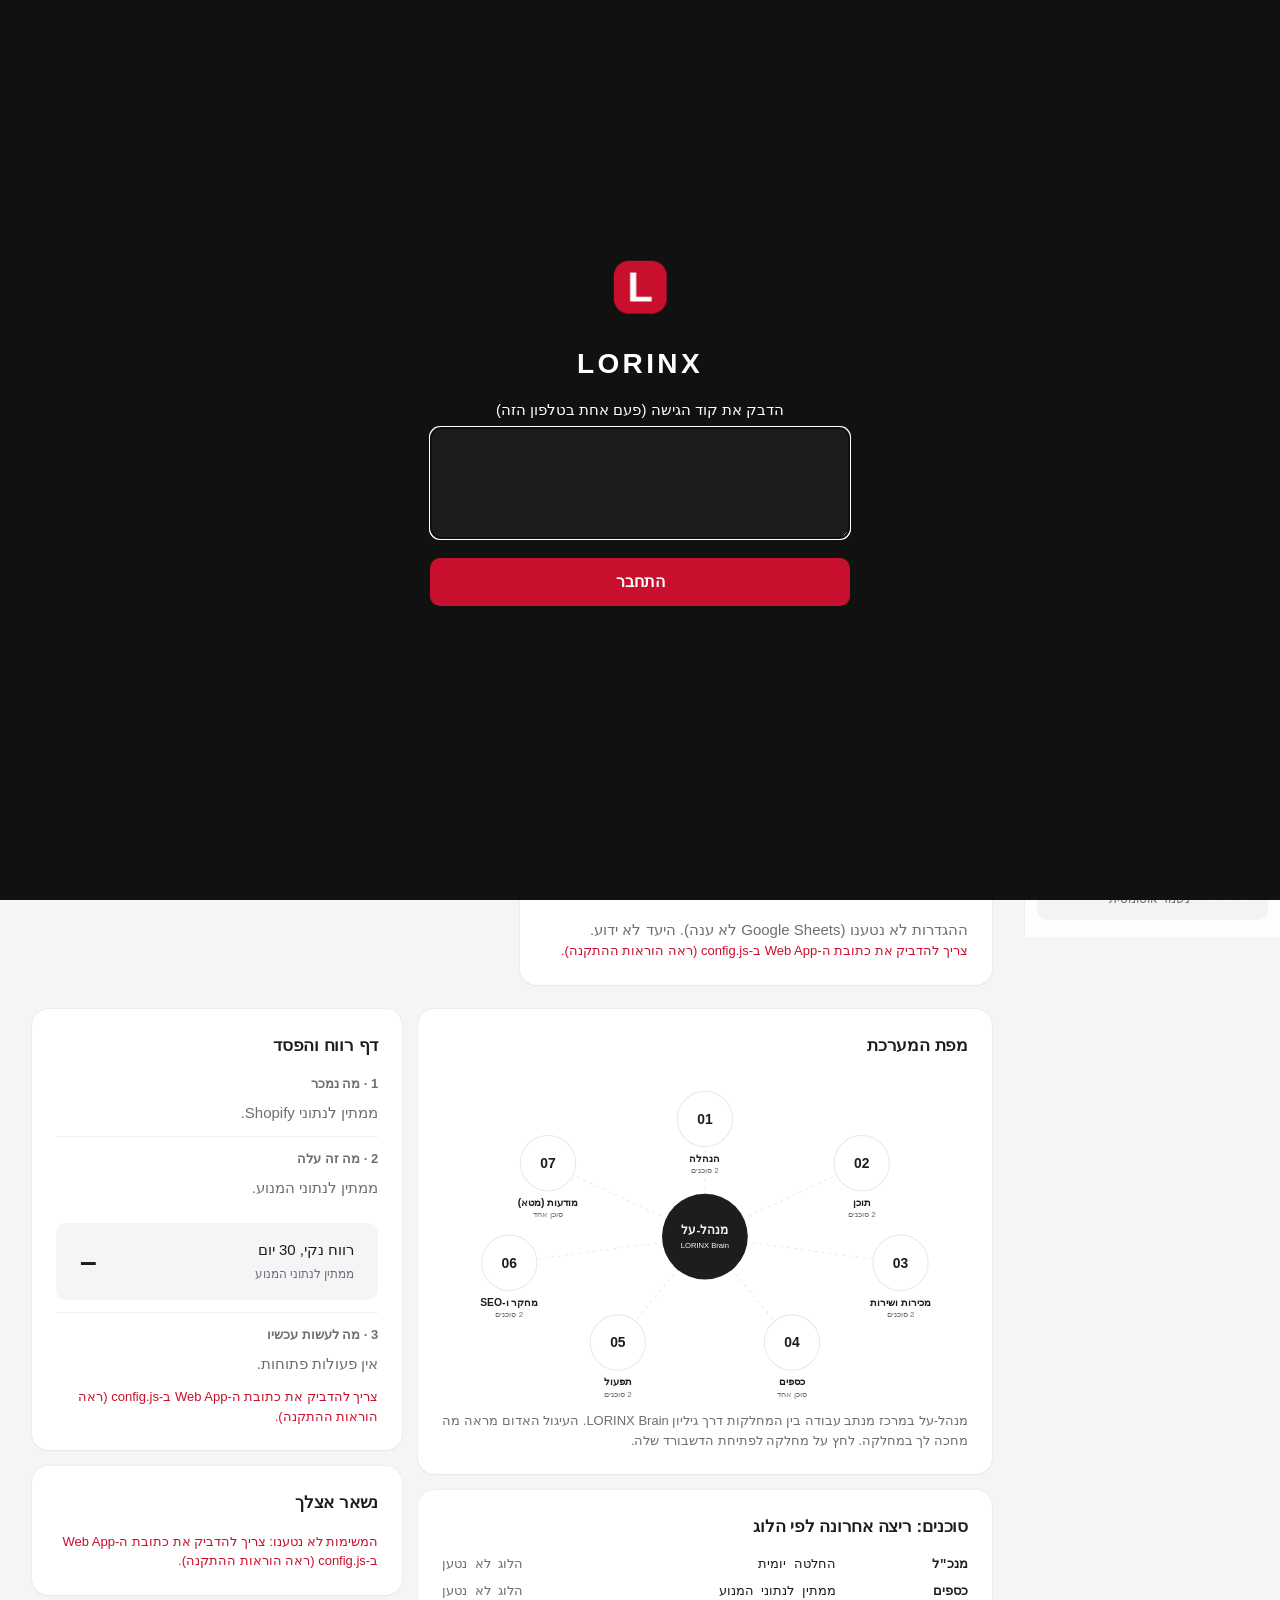
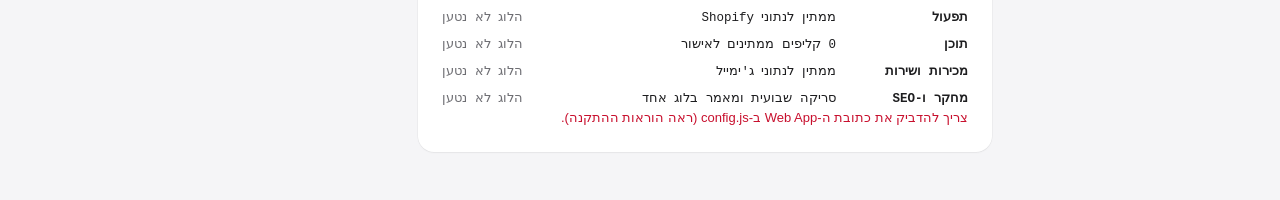
==== commit 73d3a188: "Phone build: engine 1.6.0, adapter 1.3.0, Phase 2.11" ====
--- a/index.html
+++ b/index.html
@@ -1,5 +1,5 @@
 <!doctype html>
-<html lang="he" dir="rtl"><head><meta charset="utf-8"><meta name="viewport" content="width=device-width,initial-scale=1,viewport-fit=cover"><meta name="robots" content="noindex,nofollow"><meta name="referrer" content="no-referrer"><meta http-equiv="Content-Security-Policy" content="default-src 'self'; script-src 'self' 'sha256-zT4gB0K1GobjdkQvUBM4KZVrz4Bx2mb0zGt2kIx8Mso=' 'sha256-/rMK8/UhZylrbrLeGROxRGdM5yQMmKwG+TKrNScrNNk='; style-src 'self' 'unsafe-inline' https://fonts.googleapis.com; font-src https://fonts.gstatic.com; connect-src https://script.google.com https://script.googleusercontent.com; img-src 'self' data: blob:; media-src 'self' blob: data:; object-src 'none'; base-uri 'none'; form-action 'none'"><meta name="theme-color" content="#111111"><link rel="manifest" href="manifest.webmanifest"><link rel="apple-touch-icon" href="apple-touch-icon.png"><link rel="icon" type="image/svg+xml" href="favicon.svg"><link rel="icon" href="favicon.ico" sizes="any"><meta name="apple-mobile-web-app-capable" content="yes"><meta name="mobile-web-app-capable" content="yes"><meta name="apple-mobile-web-app-title" content="LORINX">
+<html lang="he" dir="rtl"><head><meta charset="utf-8"><meta name="viewport" content="width=device-width,initial-scale=1,viewport-fit=cover"><meta name="robots" content="noindex,nofollow"><meta name="referrer" content="no-referrer"><meta http-equiv="Content-Security-Policy" content="default-src 'self'; script-src 'self' 'sha256-3s3HkGnDMBI40ioAd7CwN55PYe2HM4/DrvTr1pJ2PUg=' 'sha256-/rMK8/UhZylrbrLeGROxRGdM5yQMmKwG+TKrNScrNNk='; style-src 'self' 'unsafe-inline' https://fonts.googleapis.com; font-src https://fonts.gstatic.com; connect-src https://script.google.com https://script.googleusercontent.com; img-src 'self' data: blob:; media-src 'self' blob: data:; object-src 'none'; base-uri 'none'; form-action 'none'"><meta name="theme-color" content="#111111"><link rel="manifest" href="manifest.webmanifest"><link rel="apple-touch-icon" href="apple-touch-icon.png"><link rel="icon" type="image/svg+xml" href="favicon.svg"><link rel="icon" href="favicon.ico" sizes="any"><meta name="apple-mobile-web-app-capable" content="yes"><meta name="mobile-web-app-capable" content="yes"><meta name="apple-mobile-web-app-title" content="LORINX">
 <title>LORINX מרכז שליטה</title>
 <link rel="icon" type="image/svg+xml" href="[data-uri]">
 <link rel="preconnect" href="https://fonts.googleapis.com">
@@ -10,7 +10,7 @@
   --bg:#F5F5F7; --surface:#FFFFFF; --surface2:#F5F5F7; --ink:#1D1D1F; --muted:#6E6E73; --faint:#AEAEB2;
   --line:rgba(0,0,0,.09); --line2:rgba(0,0,0,.06); --hover:rgba(0,0,0,.04);
   --side:rgba(255,255,255,.78); --sidefg:#1D1D1F; --sidemut:#6E6E73; --sideact:rgba(0,0,0,.06);
-  --lime:#C8102E; --limeink:#FFFFFF; --hot:#C8102E; --accent:#C8102E; --accent-soft:rgba(200,16,46,.10);
+  --lime:#C8102E; --limeink:#FFFFFF; --hot:#C8102E; --accent:#C8102E; --accent-ink:#C8102E; --accent-soft:rgba(200,16,46,.10);
   --ok:#1D1D1F; --warn:#6E6E73; --bad:#C8102E; --off:#6E6E73;
   --okbg:#EDEDF0; --warnbg:#F2F2F4; --badbg:#FCE8EB; --offbg:#F2F2F4;
   --font:-apple-system,BlinkMacSystemFont,"SF Pro Text","Heebo","Segoe UI",Arial,sans-serif; --mono:ui-monospace,"SF Mono",Menlo,Consolas,monospace;
@@ -23,13 +23,13 @@
   --bg:#000000; --surface:#1C1C1E; --surface2:#2C2C2E; --ink:#F5F5F7; --muted:#98989D; --faint:#8E8E93;
   --line:rgba(255,255,255,.12); --line2:rgba(255,255,255,.07); --hover:rgba(255,255,255,.06);
   --side:rgba(28,28,30,.8); --sidefg:#F5F5F7; --sidemut:#98989D; --sideact:rgba(255,255,255,.10);
-  --ok:#F5F5F7; --warn:#98989D; --bad:#FF5A6A; --accent:#E0283C; --lime:#E0283C; --hot:#E0283C; --accent-soft:rgba(224,40,60,.18);
+  --ok:#F5F5F7; --warn:#98989D; --bad:#FF5A6A; --accent:#E0283C; --accent-ink:#FF6B7A; --lime:#E0283C; --hot:#E0283C; --accent-soft:rgba(224,40,60,.18);
   --okbg:#2C2C2E; --warnbg:#262628; --badbg:#3A1519; --offbg:#262628; --sh:0 0 0 .5px rgba(255,255,255,.08); color-scheme:dark}}
 :root[data-theme="dark"]{
   --bg:#000000; --surface:#1C1C1E; --surface2:#2C2C2E; --ink:#F5F5F7; --muted:#98989D; --faint:#8E8E93;
   --line:rgba(255,255,255,.12); --line2:rgba(255,255,255,.07); --hover:rgba(255,255,255,.06);
   --side:rgba(28,28,30,.8); --sidefg:#F5F5F7; --sidemut:#98989D; --sideact:rgba(255,255,255,.10);
-  --ok:#F5F5F7; --warn:#98989D; --bad:#FF5A6A; --accent:#E0283C; --lime:#E0283C; --hot:#E0283C; --accent-soft:rgba(224,40,60,.18);
+  --ok:#F5F5F7; --warn:#98989D; --bad:#FF5A6A; --accent:#E0283C; --accent-ink:#FF6B7A; --lime:#E0283C; --hot:#E0283C; --accent-soft:rgba(224,40,60,.18);
   --okbg:#2C2C2E; --warnbg:#262628; --badbg:#3A1519; --offbg:#262628; --sh:0 0 0 .5px rgba(255,255,255,.08); color-scheme:dark}
 *{box-sizing:border-box}
 html,body{margin:0}
@@ -92,12 +92,12 @@
 
 /* data surfaces */
 .ticker{background:var(--surface);box-shadow:var(--sh);color:var(--muted);border-radius:var(--r1);padding:var(--s3) var(--s4);display:flex;gap:var(--s5);overflow-x:auto;font-family:var(--mono);font-size:12px;white-space:nowrap;direction:ltr}
-.ticker b{color:var(--ink);margin-inline-end:6px;font-weight:600}.ticker .up{color:var(--ink)}.ticker .dn{color:var(--accent)}
+.ticker b{color:var(--ink);margin-inline-end:6px;font-weight:600}.ticker .up{color:var(--ink)}.ticker .dn{color:var(--accent-ink)}
 .hero{border-radius:var(--r2);padding:var(--s6);background:var(--surface);box-shadow:var(--sh);color:var(--ink);display:flex;justify-content:space-between;gap:var(--s5);flex-wrap:wrap;align-items:center}
 .hero .big{font-size:60px;font-weight:600;line-height:1;letter-spacing:-.03em;font-variant-numeric:tabular-nums;direction:ltr;display:inline-block}
 .hero .hi{font-size:var(--t-body);margin-top:var(--s3);color:var(--muted)}
 .hero .ov{text-align:end}.hero .ov b{display:block;font-size:48px;line-height:1;font-weight:600;letter-spacing:-.02em}.hero .ov span{font-size:var(--t-small);color:var(--muted)}
-.kpis{display:grid;grid-template-columns:repeat(auto-fit,minmax(168px,1fr));gap:var(--s4)}
+.kpis{display:grid;grid-template-columns:repeat(auto-fit,minmax(140px,1fr));gap:var(--s4)}
 .kpi{background:var(--surface);box-shadow:var(--sh);border-radius:var(--r2);padding:var(--s5);min-width:0;display:flex;flex-direction:column;gap:var(--s1)}
 .kpi .l{color:var(--muted);font-size:var(--t-small)}
 .kpi b{font-size:32px;font-weight:600;letter-spacing:-.02em;font-variant-numeric:tabular-nums;line-height:1.15;margin-block:var(--s1)}
@@ -109,7 +109,7 @@
 .grid2{display:grid;grid-template-columns:repeat(auto-fit,minmax(340px,1fr));gap:var(--s4)}
 .split{display:grid;grid-template-columns:minmax(0,1.55fr) minmax(0,1fr);gap:var(--s4)}
 .pill{display:inline-block;font-size:var(--t-cap);padding:3px 10px;font-weight:600;white-space:nowrap;border-radius:999px}
-.pill.ok{background:var(--okbg);color:var(--ok)} .pill.warn{background:var(--warnbg);color:var(--warn)} .pill.bad{background:var(--badbg);color:var(--bad)} .pill.off{background:var(--offbg);color:var(--off)} .pill.lime{background:var(--accent-soft);color:var(--accent)}
+.pill.ok{background:var(--okbg);color:var(--ok)} .pill.warn{background:var(--warnbg);color:var(--warn)} .pill.bad{background:var(--badbg);color:var(--bad)} .pill.off{background:var(--offbg);color:var(--off)} .pill.lime{background:var(--accent-soft);color:var(--accent-ink)}
 
 /* controls */
 button{font:inherit;font-size:14px;font-weight:500;cursor:pointer;padding:8px 16px;border:1px solid var(--ink);background:var(--ink);color:var(--bg);border-radius:var(--r1);transition:background var(--dur) var(--ease),opacity var(--dur) var(--ease),transform .08s var(--ease)}
@@ -120,7 +120,7 @@
 button.go{background:var(--accent);border-color:var(--accent);color:var(--limeink);font-weight:600}
 button.sm{padding:6px 12px;font-size:var(--t-small)}
 button.x{padding:4px 10px;font-size:var(--t-small);background:transparent;color:var(--muted);border-color:var(--line)}
-button.x:hover{color:var(--accent);background:var(--accent-soft);opacity:1}
+button.x:hover{color:var(--accent-ink);background:var(--accent-soft);opacity:1}
 button:focus-visible,input:focus-visible,select:focus-visible,.node:focus-visible{outline:2px solid var(--accent);outline-offset:2px}
 button[disabled]{opacity:.4;cursor:default;pointer-events:none}
 input,select{font:inherit;font-size:14px;color:var(--ink);background:var(--surface2);border:1px solid transparent;border-radius:var(--r1);padding:8px 12px;min-width:0;width:100%;transition:border-color var(--dur) var(--ease),box-shadow var(--dur) var(--ease),background var(--dur) var(--ease)}
@@ -136,7 +136,7 @@
 .hrow:last-child{border-bottom:0}
 .hrow .pill{align-self:start}
 .hrow .d{grid-column:1/-1;font-size:var(--t-small);color:var(--muted);overflow-wrap:anywhere}
-a{color:var(--accent);text-decoration:none}a:hover{text-decoration:underline}
+a{color:var(--accent-ink);text-decoration:none}a:hover{text-decoration:underline}
 .nav a{color:var(--sidefg)}.nav a:hover{text-decoration:none}
 .tbl{overflow-x:auto}
 table{border-collapse:collapse;width:100%;font-size:14px}
@@ -227,9 +227,9 @@
 .toast{pointer-events:auto;display:flex;align-items:center;gap:10px;background:var(--ink);color:var(--bg);padding:10px 16px;border-radius:var(--r1);font-size:14px;box-shadow:0 8px 30px rgba(0,0,0,.18);animation:toast .22s var(--ease)}
 .toast span{flex:1}.toast button{background:transparent;color:var(--bg);border:1px solid rgba(128,128,128,.55);padding:4px 10px}
 #msg,#offl,#lerr{direction:rtl}
-#lerr{position:fixed;top:0;inset-inline:0;z-index:40;background:var(--accent);color:#fff;text-align:center;padding:8px 12px;font-size:14px;font-weight:600}
-#offl{position:fixed;top:0;inset-inline:0;z-index:40;background:var(--accent);color:#fff;text-align:center;padding:8px 12px;font-size:14px;font-weight:600}
-.dirty{background:var(--accent-soft);color:var(--accent);padding:8px 12px;border-radius:var(--r1);font-size:var(--t-small);margin-bottom:8px;font-weight:600}
+#lerr,#offl{position:sticky;top:env(safe-area-inset-top);z-index:40;background:var(--accent);color:#fff;text-align:center;padding:8px 12px;font-size:14px;font-weight:600}
+#lerr[hidden],#offl[hidden]{display:none}
+.dirty{background:var(--accent-soft);color:var(--accent-ink);padding:8px 12px;border-radius:var(--r1);font-size:var(--t-small);margin-bottom:8px;font-weight:600}
 input.srch{width:100%;margin-bottom:8px}
 @keyframes toast{from{opacity:0;transform:translateY(8px)}to{opacity:1;transform:none}}
 
@@ -270,7 +270,7 @@
   .nav .lab>span:not(.sym){white-space:nowrap}
   .nav .ic,.app.collapsed .nav .ic{display:none}
   .nav .badge,.app.collapsed .nav .badge{position:absolute;top:2px;inset-inline-end:10px;min-width:16px;height:16px;font-size:10px;padding:0 4px}
-  .nav a.on{background:transparent;color:var(--accent)}
+  .nav a.on{background:transparent;color:var(--accent-ink)}
   .main{padding:var(--s5) var(--s4) 104px;gap:var(--s4)}
   .top h1{font-size:28px}
   .clip{grid-template-columns:96px minmax(0,1fr)}.clip .cv{width:96px}
@@ -281,7 +281,7 @@
 }
 @media print{.side,#msg,#offl,.tools,.seg,.colbtn,.bar,button{display:none!important}.app{display:block}.card{break-inside:avoid}body{background:#fff}}
 @media (max-width:720px){.cal .day{min-height:70px;padding:4px}.cal .ev{font-size:10px;padding:3px}.exrow{grid-template-columns:1fr 1fr}.upc{grid-template-columns:80px 44px minmax(0,1fr)}.upc .pill{grid-column:1/-1;justify-self:start}}
-@media (max-width:560px){.cal{gap:4px}.cal .day{min-height:56px;padding:4px}.cal .dn span:nth-child(2){display:none}.cal .ev{font-size:0;padding:0;height:40px;min-height:40px;border-radius:6px;display:grid;place-items:center}.cal .ev b{display:none}.cal .ev::before{content:attr(data-g);font-size:16px;line-height:1}}
+@media (max-width:560px){.cal{gap:2px;margin-inline:-10px}.cal .day{min-height:56px;padding:1px}.cal .dn span:nth-child(2){display:none}.cal .ev{font-size:0;padding:0;height:44px;min-height:44px;border-radius:6px;display:grid;place-items:center}.cal .ev b{display:none}.cal .ev::before{content:attr(data-g);font-size:16px;line-height:1}}
 @media (prefers-reduced-motion:reduce){*,*::before,*::after{animation-duration:.001ms !important;transition-duration:.001ms !important}}
 
 .modal-bg{position:fixed;inset:0;background:rgba(0,0,0,.45);display:flex;align-items:center;justify-content:center;z-index:9999;padding:16px;-webkit-backdrop-filter:blur(4px);backdrop-filter:blur(4px)}
@@ -289,11 +289,12 @@
 .modal h3{margin:0 0 8px;font-size:18px}.modal p{margin:0 0 18px;line-height:1.55;opacity:.8}
 .modal .bar{display:flex;gap:10px;justify-content:flex-start}
 .modal button.danger{background:#C8102E;color:#fff;border:0}
-button.x{color:var(--accent);border-color:var(--accent-soft)}
+button.x{color:var(--accent-ink);border-color:var(--accent-soft)}
 body{padding-top:env(safe-area-inset-top)}
 .modal button:focus-visible{outline:2px solid var(--accent);outline-offset:2px}
 @media (max-width:720px){#view{padding-bottom:96px}}
-@media (pointer:coarse){button,select,input:not([type=checkbox]){min-height:44px}button.x{min-width:44px}.nav a{min-height:44px}}
+@media (pointer:coarse){button,select,input:not([type=checkbox]){min-height:44px}button.x{min-width:44px}.nav a{min-height:44px}input,select,textarea{font-size:16px}}
+@media (max-width:560px){.otbl th:nth-child(3),.otbl td:nth-child(3){display:none}.otbl th,.otbl td{padding-inline:6px}.otbl{font-size:13px}}
 @media (max-width:560px){.exrow{grid-template-columns:1fr 1fr}.exrow.h{display:none}.exrow>:nth-child(1),.exrow>:nth-child(4),.exrow>:nth-child(5){grid-column:1/-1}.exrow{padding-block:10px}}
 
 /* period profit */
@@ -349,6 +350,8 @@
 .edetail h3{margin:0 0 var(--s2)}
 </style>
 
+<div id="lerr" role="alert" dir="rtl" hidden></div>
+<div id="offl" role="alert" dir="rtl" hidden>אין חיבור לגיליון. מוצג המצב האחרון הידוע, לקריאה בלבד.</div>
 <div class="app" dir="rtl" lang="he" id="app">
   <aside class="side">
     <div class="brand"><svg class="mk" aria-hidden="true" xmlns="http://www.w3.org/2000/svg" viewBox="0 0 512 512"><defs><linearGradient id="lxa" x1="0.2" y1="0" x2="0.9" y2="1"><stop offset="0" stop-color="#FFFFFF"/><stop offset="1" stop-color="#E4E4E4"/></linearGradient><linearGradient id="lxb" x1="0" y1="1" x2="1" y2="0"><stop offset="0" stop-color="#E8E8E8"/><stop offset="1" stop-color="#FFFFFF"/></linearGradient></defs><rect width="512" height="512" fill="#0B0B0B" rx="96"/><g transform="translate(-85.50 -31.50) scale(0.5)"><path d="M441 404Q441 393 451 387L618 284V655Q618 706 580 736Q492 798 441 862Z" fill="url(#lxa)"/><path d="M441 862Q512 776 602 758H925L836 852Q828 867 811 867H441Z" fill="url(#lxb)"/></g></svg><div><b>LORINX</b><span>מערכת הפעלה לעסק</span></div><button class="colbtn" id="colbtn" type="button" aria-label="כיווץ הסרגל" title="כיווץ הסרגל"><svg viewBox="0 0 24 24" fill="none" stroke="currentColor" stroke-width="1.8" stroke-linecap="round" stroke-linejoin="round"><path d="M9 6l6 6-6 6"/></svg></button></div>
@@ -358,7 +361,7 @@
   </aside>
   <div class="main">
     <div class="top">
-      <div><h1 id="title"></h1><div class="sub" id="subtitle"></div></div>
+      <div><h1 id="title" tabindex="-1"></h1><div class="sub" id="subtitle"></div></div>
       <div class="tools">
         <span class="pillx" id="livepill"><i></i><span id="livetxt"></span></span>
         <span class="clock" id="clock" dir="ltr"></span>
@@ -370,8 +373,6 @@
   </div>
 </div>
 <div id="msg" aria-live="polite" role="status"></div>
-<div id="lerr" role="alert" hidden></div>
-<div id="offl" role="alert" hidden>אין חיבור לגיליון. מוצג המצב האחרון הידוע, לקריאה בלבד.</div>
 <script src="gate.js"></script>
 <script src="engine.js"></script>
 <script src="sheet_adapter.js"></script>
@@ -384,12 +385,12 @@
   function J(x){return JSON.stringify(x)}
   function uid(p){return p+Date.now().toString(36)+Math.random().toString(36).slice(2,5)}
   function clone(x){return JSON.parse(J(x))}
-  function fmt(n,d){if(n==null||isNaN(n))return "–";return Number(n).toLocaleString("he-IL",{maximumFractionDigits:d==null?0:d})}
-  function sh(n){return fmt(n)+" ₪"}
+  function fmt(n,d){if(n==null||isNaN(n))return "–";var dd=d==null?0:d,v=Number(n);if(Math.round(v*Math.pow(10,dd))===0)v=0;return v.toLocaleString("he-IL",{maximumFractionDigits:dd})}   /* never "-0" (audit 7 U-9) */
+  function sh(n){return (n!=null&&!isNaN(n)&&Math.round(Number(n))!==Number(n))?m2(n):fmt(n)+" ₪"}   /* one format for an amount: a fraction is shown with its agorot, in every card (U-13) */
+  function plural(n,one,many){return n===1?one:n+" "+many}   /* "קליפ אחד" / "3 קליפים" (U-22) */
   var SHEET="";
 
   /* ---------- defaults (used only until the store answers / on first run) ---------- */
-  var D_STRIP=[];
   function R(a,b,c){return {a:a,b:b||"",c:c||""}}
   function A(n,w,d){return {n:n,w:w||"",d:d||""}}
   function S(l,v,s){return {l:l,v:v,s:s||""}}
@@ -423,7 +424,7 @@
   function msg(t,o){
     o=o||{};var box=document.getElementById("msg");
     var last=box.lastChild;if(last&&last.firstChild&&last.firstChild.textContent===t&&!o.action)return function(){};
-    var it=el("div","toast"),sticky=o.sticky||STICKY.test(t);
+    var it=el("div","toast"),sticky=o.sticky||STICKY.test(t);if(sticky)it.setAttribute("role","alert");   /* errors are announced at once (U-28) */
     function close(){if(it.parentNode)it.parentNode.removeChild(it)}
     it.appendChild(el("span",null,t));
     if(o.action){var ab=el("button",null,o.action);ab.type="button";ab.addEventListener("click",function(){close();if(o.fn)o.fn()});it.appendChild(ab)}
@@ -438,30 +439,50 @@
     var p=(queue[path]||Promise.resolve()).catch(function(){}).then(fn);
     queue[path]=p.catch(function(){});return p;
   }
-  var offline=!!window.LX_OFFLINE,wasW=true;
+  var offline=!!window.LX_OFFLINE,wasW=true,viewerOnly=false,blocked={},loadCodes={};
   /* a source that failed to load is shown as an error and writing is switched off until it loads: the screen never claims "all up to date" over data it does not have */
   var loadErrs={},wasWLoad=false;
   function loadErrAny(){return loadErrs.app||loadErrs.clips||null}
+  /* one banner at a time: offline wins over a load error, and both are in the page flow (audit 7 U-17) */
+  function syncBanners(){
+    var b=document.getElementById("lerr"),o=document.getElementById("offl"),ea=loadErrAny();
+    o.hidden=!offline;
+    if(ea&&!offline){b.textContent="הנתונים לא נטענו: "+ea+" העריכה כבויה עד שהטעינה תצליח.";b.hidden=false}else b.hidden=true;
+  }
+  function roleNow(){return window.LX_ROLE||"owner"}
+  function isOwner(){return roleNow()==="owner"}
   function loadFail(src,e){
     if(e&&e.code==="offline")return;   /* the offline banner already says so */
-    var had=!!loadErrAny();loadErrs[src]=errText(e,"Google Sheets");
+    /* a read the server refuses to a viewer/approver on purpose is a role limit, not a broken load (U-30). With no role known, a refusal is still an error. */
+    if(e&&e.code==="forbidden"&&roleNow()!=="owner"){blocked[src]=true;syncBanners();syncChrome();render();return}
+    var had=!!loadErrAny();loadErrs[src]=errText(e,"Google Sheets");loadCodes[src]=e&&e.code;
     if(!had){wasWLoad=canWrite;canWrite=false}
-    var b=document.getElementById("lerr");b.textContent="הנתונים לא נטענו: "+loadErrAny()+" העריכה כבויה עד שהטעינה תצליח.";b.hidden=false;syncChrome();render();
+    syncBanners();syncChrome();render();
   }
   function loadOk(src){
+    blocked[src]=false;
     if(!loadErrs[src])return;loadErrs[src]=null;
-    if(!loadErrAny()){canWrite=wasWLoad&&!offline;document.getElementById("lerr").hidden=true}
-    syncChrome();render();
+    if(!loadErrAny()){canWrite=wasWLoad&&!offline&&!viewerOnly}
+    syncBanners();syncChrome();render();
   }
   window.addEventListener("lx-net",function(){
     var off=!!window.LX_OFFLINE;if(off===offline)return;offline=off;
-    if(off){wasW=canWrite||wasW;canWrite=false}else{canWrite=wasW&&!loadErrAny()}
-    document.getElementById("offl").hidden=!off;syncChrome();render();
+    if(off){wasW=canWrite||wasW;canWrite=false}else{canWrite=wasW&&!loadErrAny()&&!viewerOnly}
+    syncBanners();syncChrome();render();
+  });
+  /* the server says which role this token has: a viewer cannot write at all, an approver cannot touch expenses and settings (U-30) */
+  window.addEventListener("lx-role",function(){
+    var v=roleNow()==="viewer";viewerOnly=v;
+    /* reads that were refused before the role was known are role limits, not broken loads */
+    if(roleNow()!=="owner")Object.keys(loadErrs).forEach(function(k){if(loadErrs[k]&&loadCodes[k]==="forbidden"){loadErrs[k]=null;blocked[k]=true}});
+    if(v){wasW=false;wasWLoad=false;canWrite=false}else if(db&&!loadErrAny()&&!offline){canWrite=true;wasW=true}
+    syncBanners();syncChrome();render();
   });
   window.LX_WARN=function(t){msg(t)};
+  window.LX_LOADERR=function(src,e){loadFail(src,e)};   /* the runtime reports every failed read here, not only the first one (audit 7 U-3) */
   function putErr(e){
-    if(e&&e.code==="no_write")return;
-    if(e&&(e.code==="offline"||e.code==="conflict"||e.code==="timeout")){msg(e.message||"אין חיבור לגיליון. השינוי לא נשמר.");return}
+    if(e&&e.code==="no_write"){msg(offline?"אין חיבור לגיליון. השינוי לא נשמר.":"אין הרשאה לכתיבה כרגע. השינוי לא נשמר.");return}
+    if(e&&(e.code==="offline"||e.code==="conflict"||e.code==="timeout"||e.code==="forbidden")){msg(e.message||"אין חיבור לגיליון. השינוי לא נשמר.");return}
     if(e&&e.code==="invalid_argument"){canWrite=false;syncChrome();msg("אין הרשאת כתיבה. השינוי לא נשמר.")}else if(e&&e.code==="upstream_error"&&e.message){msg(e.message)}else{msg("השמירה נכשלה, נסה שוב.")}
   }
   function put(path,fn){putP(path,fn).catch(putErr)}
@@ -495,13 +516,13 @@
       text:function(c){return "האם אתה בטוח שברצונך למחוק את הקליפ"+(c.date?" מתאריך "+c.date:"")+"? הוא יוסר גם מהגיליון."},
       remove:function(c){
         return dbDel("clips/"+c.id).then(function(){
-          return clipSheetP(c,null,"בוטל").then(null,function(e){
+          return clipSheetP(c,null,"בוטל",true).then(null,function(e){
             var b=clone(c);delete b.id;
             return putP("clips/"+c.id,function(){return db.doc("clips/"+c.id).set(b)}).then(function(){throw e},function(){throw e});
           });
         });
       },
-      apply:function(c){M.clips=M.clips.filter(function(x){return x.id!==c.id});if(calSel===c.id)calSel=null;calDel=false},
+      apply:function(c){M.clips=M.clips.filter(function(x){return x.id!==c.id});if(calSel===c.id)calSel=null},
       undo:function(c){var b=clone(c);delete b.id;
         return clipSheetP(c,null,statOut(c),true).then(function(){
           return putP("clips/"+c.id,function(){return db.doc("clips/"+c.id).set(b)})}).then(function(){if(!M.clips.some(function(x){return x.id===c.id}))M.clips.push(c)})}},
@@ -513,7 +534,7 @@
       undo:function(t){return putP("todos/"+t.id,function(){return db.doc("todos/"+t.id).set({text:t.text,dept:t.dept,done:!!t.done})}).then(function(){if(!M.todos.some(function(x){return x.id===t.id}))M.todos.push(t)})}},
     dept:{title:"מחיקת מחלקה",done:"המחלקה נמחקה",
       find:function(id){return dept(id)},
-      text:function(d){var n=M.todos.filter(function(t){return t.dept===d.id}).length;return "האם אתה בטוח שברצונך למחוק את המחלקה \""+(d.name||"")+"\""+(n?" ואת "+n+" המשימות שלה":"")+"?"},
+      text:function(d){var n=M.todos.filter(function(t){return t.dept===d.id}).length;return "האם אתה בטוח שברצונך למחוק את המחלקה \""+(d.name||"")+"\""+(n?(n===1?" ואת המשימה שלה":" ואת "+n+" המשימות שלה"):"")+"?"},
       remove:function(d){
         var ts=M.todos.filter(function(t){return t.dept===d.id});d._ts=ts.map(clone);
         var paths=ts.map(function(t){return "todos/"+t.id}).concat(["depts/"+d.id]);
@@ -550,8 +571,9 @@
   function saveDept(d){put("depts/"+d.id,function(){return db.doc("depts/"+d.id).set(clone(d))})}
   function saveTodo(t){put("todos/"+t.id,function(){return db.doc("todos/"+t.id).set({text:t.text,dept:t.dept,done:!!t.done})})}
   function saveClip(c){put("clips/"+c.id,function(){var b=clone(c);delete b.id;return db.doc("clips/"+c.id).set(b)})}
+  /* internal bookkeeping (binding a content_id, remembering the sheet status) is never a reason to toast or to rewrite the sheet row's content (U-1) */
+  function quietSaveClip(c){if(LOCAL)return;putP("clips/"+c.id,function(){var b=clone(c);delete b.id;return db.doc("clips/"+c.id).set(b)}).then(null,function(){})}
   function saveBiz(){put("cfg/biz",function(){return db.doc("cfg/biz").set(clone(M.biz))})}
-  function delDoc(p){put(p,function(){return db.doc(p).delete()})}
 
   /* ---------- connector helpers ---------- */
   function errText(e,server){
@@ -569,7 +591,11 @@
   function call(slot,server,tool,input){
     if(!mcp){LIVE[slot]={err:(LOCAL?"החיבור לגיליון לא הוגדר.":"החיבורים לשירותים זמינים רק כשהעמוד נפתח מתוך claude.ai."),at:null,data:null};return Promise.resolve()}
     return mcp.callTool(server,tool,input||{},{cache:false}).then(function(r){
-      LIVE[slot]={data:r.payload!==undefined?r.payload:r,at:Date.now(),err:null};
+      var d=r.payload!==undefined?r.payload:r,er=null;
+      /* the connector does not say that a range was cut. A tab that fills the whole range asked for is treated as cut: a visible error, and the engine refuses to calculate on it (audit 7 D-13) */
+      var rm=/^([\w]+)!A1:[A-Z]+(\d{4,})$/.exec(String(input&&input.range||""));
+      if(rm&&d&&Array.isArray(d.values)&&d.values.length>=Number(rm[2])){d.truncated=true;er="הלשונית "+rm[1]+" מלאה עד סוף הטווח שנקרא ("+rm[2]+" שורות), וייתכן שחלק מהשורות לא נטענו. יש להגדיל את הטווח.";}
+      LIVE[slot]={data:d,at:Date.now(),err:er};
     },function(e){
       var prev=LIVE[slot]&&LIVE[slot].data;
       LIVE[slot]={data:prev||null,at:LIVE[slot]&&LIVE[slot].at,err:errText(e,server)};
@@ -604,7 +630,12 @@
   }
   function v2SyncedMax(){var ov=v2Vals("orders_v2")||[],h=ov[0]||[],c=h.indexOf("synced_at"),syn="";if(c<0)return "";for(var i=1;i<ov.length;i++){var t=String((ov[i]||[])[c]||"");if(t>syn)syn=t}return syn}
   function loadSheet(){return call("sheet","Google Sheets","get_values",{spreadsheetId:SHEET,range:"settings!A1:C26"})}
-  function loadLog(){return call("log","Google Sheets","get_values",{spreadsheetId:SHEET,range:"log!A1:I1000"+(LOCAL?"@tail":"")})}
+  function loadLog(){
+    /* the PC / phone server cuts the tab to its last rows (@tail); the connector cannot, so the artifact reads the whole tab and keeps the header and the last 300 rows (D-14: a fixed A1:I1000 would show the OLD rows once the log passes 1000) */
+    return call("log","Google Sheets","get_values",{spreadsheetId:SHEET,range:LOCAL?"log!A1:I1000@tail":"log!A1:I"}).then(function(){
+      var s=LIVE.log,v=s&&s.data&&s.data.values;if(!LOCAL&&v&&v.length>301)s.data.values=[v[0]].concat(v.slice(-300));
+    });
+  }
   function loadDrafts(){return call("drafts","Gmail","search_threads",{query:"label:LORINX-לאישור"}).then(function(){var s=LIVE.drafts;if(s&&!s.err){var d=s.data;if(d==null||typeof d!=="object")d={};if(d.resultCountEstimate==null)d.resultCountEstimate=d.threads?d.threads.length:0;s.data=d}})}
   function loadConn(){
     if(!mcp){LIVE.conn={err:(LOCAL?"החיבור לגיליון לא הוגדר.":"החיבורים לשירותים זמינים רק כשהעמוד נפתח מתוך claude.ai."),data:null};return Promise.resolve()}
@@ -667,9 +698,10 @@
     k.addEventListener("click",tog);k.addEventListener("keydown",function(ev){if(ev.key==="Enter"||ev.key===" "){ev.preventDefault();tog()}});
     return k;
   }
-  function eLines(list){var r=el("div","pl");list.forEach(function(x){var ln=el("div","line"+(x.sum?" sum":""));ln.appendChild(el("span",null,x.a));var v=el("span",null,x.b);v.dir="ltr";ln.appendChild(v);r.appendChild(ln)});return r}
+  function bidi(node,txt){if(!/[\u0590-\u05FF]/.test(String(txt)))node.dir="ltr"}   /* numbers and money read left to right; a value with Hebrew words keeps the page's right-to-left order */
+  function eLines(list){var r=el("div","pl");list.forEach(function(x){var ln=el("div","line"+(x.sum?" sum":""));ln.appendChild(el("span",null,x.a));var v=el("span",null,x.b);bidi(v,x.b);ln.appendChild(v);r.appendChild(ln)});return r}
   function engineDetail(s){
-    var box=el("div","edetail"),E=LorinxEngine;
+    var box=el("div","edetail");
     function comps(c){return c.components.map(function(x){return {a:x.name+(x.confidence?" · "+eConf(x.confidence):""),b:eAg(x.amountAgorot)}})}
     if(eSel==="orders"){
       box.appendChild(el("h3",null,"הזמנות בתקופה, כמו Shopify"));
@@ -780,7 +812,7 @@
       if(r.deltaMonthAgorot!=null)L.push({a:"שינוי חודשי",b:eAg(r.deltaMonthAgorot)});
       if(wi.goal!=="")L.push({a:"הזמנות נדרשות ליעד",b:(r.baseline.ordersNeeded==null?"–":r.baseline.ordersNeeded)+" ← "+(r.scenario.ordersNeeded==null?"אין רווח להזמנה":r.scenario.ordersNeeded)});
       out.appendChild(eLines(L));
-      out.appendChild(el("p","note","בסיס: "+r.basis.orders+" הזמנות רגילות ששולמו ("+periodText({from:basis.from,to:basis.to,days:E.periodDays(basis)})+"). "+r.note));
+      out.appendChild(el("p","note","בסיס: "+plural(r.basis.orders,"הזמנה רגילה אחת ששולמה","הזמנות רגילות ששולמו")+" ("+periodText({from:basis.from,to:basis.to,days:E.periodDays(basis)})+"). "+r.note));
     }
     var g=el("div","setgrid");
     function row(label,key,ph){g.appendChild(el("div","k",label));var i=document.createElement("input");i.type="text";i.inputMode="decimal";i.dir="ltr";i.placeholder=ph;i.value=wi[key];i.setAttribute("aria-label",label);i.addEventListener("input",function(){wi[key]=i.value;compute()});g.appendChild(i)}
@@ -832,6 +864,9 @@
   function num(x){var n=parseFloat(String(x==null?"":x).replace(/,/g,""));return isNaN(n)?null:n}
   function goalWhy(c){return !sheetVals()?"ההגדרות לא נטענו (Google Sheets לא ענה). היעד לא ידוע.":(String(c.goalRaw||"").trim()===""?"יעד חודשי לא הוגדר בהגדרות.":"היעד בהגדרות ("+String(c.goalRaw).trim()+") אינו מספר חיובי, תקן את settings!B2.")}
   function goalNum(x){var t=String(x==null?"":x).replace(/[,₪\s]/g,"");return /^\d+(\.\d+)?$/.test(t)?parseFloat(t):null}   /* a goal like "12abc" is not a goal */
+  /* an order with no usable date or name is shown as "–", never as 1970, "Invalid Date" or "null" (U-11) */
+  function okDay(x){var v=x&&x.createdAt;if(v==null||v==="")return false;return !isNaN(new Date(v).getTime())}
+  function onm(x){var n=x&&x.name;return (n==null||String(n).trim()==="")?"–":String(n)}
   function bizDays(from,to){ /* Israeli work week: Sun-Thu */
     var d=new Date(from.getTime()),n=0;d.setHours(12,0,0,0);var end=new Date(to.getTime());end.setHours(12,0,0,0);
     while(d<end){d.setDate(d.getDate()+1);var w=d.getDay();if(w>=0&&w<=4)n++}
@@ -842,8 +877,8 @@
     if(o){
       var cut=now.getTime()-30*864e5;
       r.unpaid=o.filter(function(x){return new Date(x.createdAt).getTime()>=cut&&(x.financialStatus==="PENDING"||x.financialStatus==="AUTHORIZED")}).length;
-      r.open=o.filter(function(x){return x.fulfillmentStatus==="UNFULFILLED"&&x.financialStatus==="PAID"&&!x.cancelled}).map(function(x){var d=new Date(x.createdAt);return {o:x,days:Math.floor((now-d)/864e5),biz:bizDays(d,now)}});
-      r.late=r.open.filter(function(x){return x.biz>14}).length;
+      r.open=o.filter(function(x){return x.fulfillmentStatus==="UNFULFILLED"&&x.financialStatus==="PAID"&&!x.cancelled}).map(function(x){var d=new Date(x.createdAt),vd=okDay(x);return {o:x,days:vd?Math.floor((now-d)/864e5):null,biz:vd?bizDays(d,now):null}});
+      r.late=r.open.filter(function(x){return x.biz!=null&&x.biz>14}).length;
       r.total=(LIVE.orders.data&&LIVE.orders.data.totalCount)||o.length;
     }
     /* the monthly profit goal has one source: settings!B2 */
@@ -861,10 +896,10 @@
   function qm(key,t){return !Q[key]||String(t||"").toLowerCase().indexOf(Q[key].toLowerCase())>=0}
   function card(title,child,cls){var c=el("div","card"+(cls?" "+cls:""));if(title)c.appendChild(el("h2",null,title));c.appendChild(child);return c}
   function kpi(l,v,s,cls){var k=el("div","kpi"+(cls?" "+cls:""));k.appendChild(el("span","l",l));k.appendChild(el("b",null,v));if(s)k.appendChild(el("span","s",s));return k}
-  function inp(v,fn,ph){var i=document.createElement("input");i.type="text";i.value=v||"";if(ph)i.placeholder=ph;i.addEventListener("change",function(){fn(i.value)});return i}
+  function inp(v,fn,ph,label){var i=document.createElement("input");i.type="text";i.value=v||"";if(ph)i.placeholder=ph;if(label||ph)i.setAttribute("aria-label",label||ph);i.addEventListener("change",function(){fn(i.value)});return i}
   function delBtn(fn,label){var b=el("button","x",label||"מחק");b.type="button";b.addEventListener("click",fn);return b}
   function addBtn(label,fn){var b=el("button","ghost sm","+ "+label);b.type="button";b.addEventListener("click",fn);return b}
-  function selSt(v,fn){var s=document.createElement("select");[["ok","תקין"],["warn","דורש תשומת לב"],["off","כבוי"]].forEach(function(o){var op=el("option",null,o[1]);op.value=o[0];if(o[0]===v)op.selected=true;s.appendChild(op)});s.addEventListener("change",function(){fn(s.value)});return s}
+  function selSt(v,fn,label){var s=document.createElement("select");if(label)s.setAttribute("aria-label",label);[["ok","תקין"],["warn","דורש תשומת לב"],["off","כבוי"]].forEach(function(o){var op=el("option",null,o[1]);op.value=o[0];if(o[0]===v)op.selected=true;s.appendChild(op)});s.addEventListener("change",function(){fn(s.value)});return s}
   function stamp(slot){var s=LIVE[slot];var n=el("div");if(s&&s.err){n.appendChild(el("p","err",s.err))}
     if(s&&s.at){var age=Date.now()-s.at,old=age>STALE_MS||!!s.err;
       n.appendChild(el("div","stale"+(old?" old":""),(s.err?"מוצג הנתון האחרון שאומת, ":"")+"עודכן "+new Date(s.at).toLocaleTimeString("he-IL",{hour:"2-digit",minute:"2-digit"})+(age>STALE_MS?" · לפני "+Math.round(age/60000)+" דקות, ייתכן שהנתון לא עדכני":"")))}
@@ -879,24 +914,24 @@
   /* ---------- live blocks ---------- */
   function ordersTable(list,title,onlyOpen){
     var wrap=el("div");
-    var t=el("div","tbl"),tb=document.createElement("table");
+    var t=el("div","tbl"),tb=document.createElement("table");tb.className="otbl";
     var thead=document.createElement("thead"),hr=document.createElement("tr");
     ["הזמנה","תאריך","לקוח","סכום","סטטוס","ימי עסקים"].forEach(function(h,i){var th=el("th",i===3||i===5?"num":null,h);hr.appendChild(th)});
     thead.appendChild(hr);tb.appendChild(thead);
     var body=document.createElement("tbody");
     var now=new Date();
     list.forEach(function(x){
-      var o=x.o||x,d=new Date(o.createdAt),biz=x.biz!=null?x.biz:bizDays(d,now);
+      var o=x.o||x,vd=okDay(o),d=new Date(o.createdAt),biz=x.o?x.biz:(vd?bizDays(d,now):null);
       var tr=document.createElement("tr");
-      tr.appendChild(el("td",null,o.name));
-      tr.appendChild(el("td",null,d.toLocaleDateString("he-IL",{day:"numeric",month:"numeric"})));
-      tr.appendChild(el("td",null,o.customerName||""));
+      tr.appendChild(el("td",null,onm(o)));
+      tr.appendChild(el("td",null,vd?d.toLocaleDateString("he-IL",{day:"numeric",month:"numeric"}):"–"));
+      tr.appendChild(el("td",null,o.customerName||"–"));
       tr.appendChild(el("td","num",mny(paidAmt(o))));
       var st=el("td"),full=o.fulfillmentStatus==="FULFILLED",canc=!!o.cancelled;
-      var late=!full&&!canc&&biz>14;
+      var late=!full&&!canc&&biz!=null&&biz>14;
       st.appendChild(el("span","pill "+(canc?"off":(full?"ok":(late?"bad":"warn"))),canc?"בוטלה":(full?"נשלחה":(late?"באיחור":"לא נשלחה"))));
       tr.appendChild(st);
-      tr.appendChild(el("td","num",full||canc?"–":String(biz)));
+      tr.appendChild(el("td","num",full||canc||biz==null?"–":String(biz)));
       body.appendChild(tr);
     });
     tb.appendChild(body);t.appendChild(tb);wrap.appendChild(t);
@@ -917,9 +952,9 @@
       n.appendChild(el("p","note","בגרסת claude.ai ההזמנות מגיעות ממחבר Shopify: עד 50 האחרונות ב-45 יום. הזמנות בדיקה מוחרגות רק לפי הרשימה בהגדרות."));
       if(d.totalCount>d.orders.length)n.appendChild(el("p","err","יש "+d.totalCount+" הזמנות ומוצגות "+d.orders.length+". הסכומים חלקיים."));
     }
-    (orders()||[]).filter(function(x){return x.cancelled}).forEach(function(x){n.appendChild(el("p","err",x.name+" בוטלה והכסף לא הוחזר ("+mny(paidAmt(x))+"). היא נספרת במכירות אבל מוחרגת מהרווח עד שיירשם החזר או שהביטול יתוקן."))});
+    (orders()||[]).filter(function(x){return x.cancelled}).forEach(function(x){n.appendChild(el("p","err",onm(x)+" בוטלה והכסף לא הוחזר ("+mny(paidAmt(x))+"). היא נספרת במכירות אבל מוחרגת מהרווח עד שיירשם החזר או שהביטול יתוקן."))});
     var tn=testNames();if(tn.length)n.appendChild(el("p","note","הוחרגו לפי ההגדרות: "+tn.join(", ")));
-    var u=calc().unpaid;if(u)n.appendChild(el("p","note",u+" הזמנות ממתינות לתשלום ולא נספרות בהכנסה."));
+    var u=calc().unpaid;if(u)n.appendChild(el("p","note",u===1?"הזמנה אחת ממתינה לתשלום ולא נספרת בהכנסה.":u+" הזמנות ממתינות לתשלום ולא נספרות בהכנסה."));
     return n;
   }
   function ordersCard(onlyOpen){
@@ -935,8 +970,8 @@
   function kpiRow(){
     var c=calc(),g=el("div","kpis"),en=c.goal!=null?engNeed(c.goal):null;
     var enN=en?(en.neededThisMonth!=null?en.neededThisMonth:en.needed):null;
-    g.appendChild(kpi("הזמנות נדרשות ליעד החודשי",en?String(enN):"–",en?"לפי רווח ממוצע "+eAg(en.avgProfitAgorot)+" להזמנה "+(en.beforeAds?"לפני פרסום (אין נתוני פרסום)":"אחרי פרסום")+", מ-"+en.basisOrders+" הזמנות רגילות. החישוב: (יעד "+sh(c.goal)+" + קבועות החודש "+eAg(en.fixedAllAgorot!=null?en.fixedAllAgorot:en.fixedAgorot)+") ÷ "+eAg(en.avgProfitAgorot)+", מעוגל למעלה":(c.goal==null?(sheetVals()?"יעד לא הוגדר בהגדרות":"ההגדרות לא נטענו"):"אין עדיין נתוני מנוע לחישוב")));
-    g.appendChild(kpi("הזמנות באיחור (מעל 14 ימי עסקים)",c.late!=null?String(c.late):"–",c.open?(c.open.length+" הזמנות פתוחות"):"",c.late>0?"bad":(c.late===0?"ok":"")));
+    g.appendChild(kpi("הזמנות נדרשות ליעד החודשי",en?String(enN):"–",en?"לפי רווח ממוצע "+eAg(en.avgProfitAgorot)+" להזמנה "+(en.beforeAds?"לפני פרסום (אין נתוני פרסום)":"אחרי פרסום")+", מ-"+en.basisOrders+" הזמנות רגילות. החישוב: (יעד "+sh(c.goal)+" + קבועות החודש "+eAg(en.fixedAllAgorot!=null?en.fixedAllAgorot:en.fixedAgorot)+") ÷ "+eAg(en.avgProfitAgorot)+", מעוגל למעלה":(c.goal==null?goalWhy(c):"אין עדיין נתוני מנוע לחישוב")));
+    g.appendChild(kpi("הזמנות באיחור (מעל 14 ימי עסקים)",c.late!=null?String(c.late):"–",c.open?plural(c.open.length,"הזמנה פתוחה אחת","הזמנות פתוחות"):"",c.late>0?"bad":(c.late===0?"ok":"")));
     var dr=LIVE.drafts&&LIVE.drafts.data;var dn=dr&&dr.resultCountEstimate!=null?dr.resultCountEstimate:(dr&&dr.threads?dr.threads.length:null);
     g.appendChild(kpi("שרשורים בתווית LORINX-לאישור",dn!=null?String(dn):"–","ספירה מ-Gmail, לא כולל בדיקה אם נשלחו",""));
     return g;
@@ -968,7 +1003,7 @@
     sv.appendChild(svg("path",{"class":"gt",d:d,pathLength:"100"}));
     var vp=svg("path",{"class":"gv",d:d,pathLength:"100","stroke-dasharray":"100","stroke-dashoffset":String(100-Math.round(pct*100))});if(pct===0)vp.setAttribute("opacity","0");sv.appendChild(vp);
     var t1=svg("text",{x:100,y:90,"text-anchor":"middle","class":"gnum"});t1.textContent=profit==null?"–":fmt(profit)+" ₪";sv.appendChild(t1);
-    var t2=svg("text",{x:100,y:118,"text-anchor":"middle","class":"gsub"});t2.textContent="רווח נקי החודש, מתוך יעד "+fmt(goal)+" ₪";sv.appendChild(t2);
+    var t2=svg("text",{x:100,y:118,"text-anchor":"middle","class":"gsub"});t2.textContent="רווח נקי החודש, מתוך יעד "+sh(goal);sv.appendChild(t2);
     g.appendChild(sv);
     var n=jerNow(),dim=new Date(n.y,n.m,0).getDate(),left=dim-n.d+1;
     var rem=need!=null?Math.max(0,need-ordersN):null;
@@ -988,9 +1023,9 @@
   var PERIODS=[["today","היום"],["week","7 ימים"],["d30","30 יום"],["mtd","החודש עד אתמול"],["all","מקסימום"]];
   var period="d30",periodAll=false;
   try{var p0=localStorage.getItem("lx_period2");if(PERIODS.some(function(x){return x[0]===p0}))period=p0}catch(e){}
+  function ilHour(){return Number(new Date().toLocaleString("en-GB",{timeZone:"Asia/Jerusalem",hour:"2-digit",hour12:false}))%24}   /* the server stops approving a clip for today after 20:00 (Make publishes at about 20:30) */
   function todayJ(){return new Date().toLocaleDateString("en-CA",{timeZone:"Asia/Jerusalem"})}
   function addDays(s,n){var p=s.split("-").map(Number);return new Date(Date.UTC(p[0],p[1]-1,p[2]+n)).toISOString().slice(0,10)}
-  function daysIn(s){var p=s.split("-").map(Number);return new Date(Date.UTC(p[0],p[1],0)).getUTCDate()}
   function dmy(s){var t=String(s==null?"":s);if(!/^\d{4}-\d{2}-\d{2}/.test(t))return "–";var p=t.slice(0,10).split("-");return Number(p[2])+"."+Number(p[1])+"."+p[0]}
   function m2(n){if(n==null||isNaN(n))return "–";if(Math.abs(n)<0.005)n=0;return n.toLocaleString("he-IL",{minimumFractionDigits:2,maximumFractionDigits:2})+" ₪"}
   function periodText(g){return (g.from===g.to?dmy(g.from):dmy(g.from)+" עד "+dmy(g.to))+(g.days>1?" · "+g.days+" ימים":"")}
@@ -1024,7 +1059,7 @@
     if(g.from>g.to){box.appendChild(el("div","empty","אין עדיין ימים שהסתיימו בתקופה הזאת ("+g.he+")."));return card("רווחים לפי תקופה",box,"span")}
     var s=X.s,rows=X.rows;
     box.appendChild(el("p","prange",periodText(g)+" · "+g.he));
-    var cm=s.contributionProfit,nt=s.netProfit,rowSum=0,adsMissing=s.ads.confidence==="MISSING";
+    var nt=s.netProfit,rowSum=0,adsMissing=s.ads.confidence==="MISSING";
     rows.forEach(function(r){if(r.profitAgorot!=null)rowSum+=r.profitAgorot});
     var hasNet=!nt.missing.length,head=hasNet?nt.agorot:rowSum;
     var wrap=el("div","pwrap"),grid=el("div","pgrid"),main=el("div"),side=el("div");wrap.appendChild(grid);grid.appendChild(main);grid.appendChild(side);box.appendChild(wrap);
@@ -1033,7 +1068,7 @@
     nl.appendChild(el("span","stale",hasNet?"אחרי עלות מוצרים, עמלות, פרסום והוצאות קבועות מוקצות · ביטחון "+pctTxt(nt.confidencePercent):"אחרי עלות מוצרים ועמלות, לפני פרסום והוצאות קבועות"+(nt.missing.length?" · חסר: "+nt.missing.join(", "):"")));
     nb.appendChild(nl);var hb=el("b",head<0?"neg":null,eAg(head));hb.dir="ltr";nb.appendChild(hb);main.appendChild(nb);
     var sec=el("div","pl");
-    function ln(label,val,strong){var l=el("div","line"+(strong?" sum":""));l.appendChild(el("span",null,label));var v=el("span",null,val);v.dir="ltr";l.appendChild(v);sec.appendChild(l)}
+    function ln(label,val,strong){var l=el("div","line"+(strong?" sum":""));l.appendChild(el("span",null,label));var v=el("span",null,val);bidi(v,val);l.appendChild(v);sec.appendChild(l)}
     ln("הזמנות, כמו Shopify",s.sales.orderCount+(s.sales.testOrderCount?" · מתוכן בדיקות "+s.sales.testOrderCount:"")+" · "+s.revenueForProfit.orderCount+" ברווח");
     ln("מכירות נטו",eAg(s.revenueForProfit.netAgorot));
     ln("עלות מוצרים · "+eConf(s.cogs.confidence),eAg(-s.cogs.cogsAgorot));
@@ -1119,20 +1154,27 @@
     })();
   }
   var MEDIA={};   /* resolved once per file, so a re-render does not look for it again */
-  function mediaForget(){Object.keys(MEDIA).forEach(function(k){if(MEDIA[k].done&&MEDIA[k].missing)delete MEDIA[k]})}
+  var MISS_TTL=30000;   /* a manual refresh looks again for a file that was missing, but not for one checked a moment ago */
+  function mediaForget(){var n=Date.now();Object.keys(MEDIA).forEach(function(k){var m=MEDIA[k];if(m.done&&m.missing&&n-(m.at||0)>MISS_TTL)delete MEDIA[k]})}
+  var mediaRun=0,mediaWait=[],MEDIA_PAR=4;
+  function mediaPump(){while(mediaRun<MEDIA_PAR&&mediaWait.length){mediaRun++;mediaWait.shift()()}}
   function resolveMedia(c,cb){
     var key=mediaKey(c),m=MEDIA[key];
     if(!key){cb({done:true,missing:true,none:true,urls:[],kind:""});return}
     if(m&&m.done){cb(m);return}
     if(m){m.q.push(cb);return}
     m=MEDIA[key]={done:false,q:[cb],urls:[],kind:""};
-    function finish(kind,urls){m.kind=kind;m.urls=urls;m.missing=!urls.length;m.done=true;var q=m.q;m.q=[];q.forEach(function(f){try{f(m)}catch(e){}})}
+    var slotTaken=false;
+    function finish(kind,urls){m.kind=kind;m.urls=urls;m.missing=!urls.length;m.done=true;m.at=Date.now();if(slotTaken){slotTaken=false;mediaRun--;mediaPump()}var q=m.q;m.q=[];q.forEach(function(f){try{f(m)}catch(e){}})}
+    /* the file search starts when a slot is free: at most MEDIA_PAR files are looked for at the same time */
+    mediaWait.push(function(){slotTaken=true;search()});mediaPump();
+    function search(){
     if(!LOCAL){var k0=/\.(jpe?g|png|webp|gif)([?#]|$)/i.test(String(c.video||""))?"image":"video";probe(k0,mediaCands(c,""),function(u){finish(k0,u?[u]:[])});return}
     if(!c.file){finish("",[]);return}
     var kind=mediaKind(c.file);
     /* the phone cannot reach the PC's folders, and a clip that is already published or cancelled is not looked for again: no hundreds of 404 requests on every load */
     if(IS_PHONE){finish(kind,[]);return}
-    var pst=(pubInfo(c.date)||{}).st||"";if(pst.indexOf("פורסם")===0||pst.indexOf("בוטל")===0){m.published=true;finish(kind,[]);return}
+    var pst=(pubInfo(c.date,c.time)||{}).st||"";if(pst.indexOf("פורסם")===0||pst.indexOf("בוטל")===0){m.published=true;finish(kind,[]);return}
     if(kind!=="carousel"){probe(kind,mediaCands(c,c.file),function(u){finish(kind,u?[u]:[])});return}
     /* a carousel is saved as name_1.jpg, name_2.jpg ... : find slide 1, then walk on from the same folder */
     var exts=[".jpg",".png",".jpeg",".webp"],ei=0;
@@ -1148,6 +1190,7 @@
         })();
       });
     })();
+    }
   }
   function mediaMissText(m){
     if(m.published)return "הקליפ פורסם או בוטל, הקובץ לא נבדק";
@@ -1155,11 +1198,18 @@
     if(!LOCAL)return "הקובץ עדיין לא הועלה";
     return IS_FILE?"הקובץ לא נמצא בתיקיית Content Studio":"הקובץ שמור במחשב ולא זמין מהטלפון";
   }
+  /* runs fn once the element is on (or just below) the screen; with no IntersectionObserver, at once */
+  var mediaIO=null;
+  function whenNear(node,fn){
+    if(!window.IntersectionObserver){fn();return}
+    if(!mediaIO)mediaIO=new IntersectionObserver(function(es){es.forEach(function(e){if(e.isIntersecting){mediaIO.unobserve(e.target);var f=e.target.__near;e.target.__near=null;if(f)f()}})},{rootMargin:"300px"});
+    node.__near=fn;mediaIO.observe(node);
+  }
   function mediaView(c){
     var w=el("div","mv");
     function fill(m){
       w.textContent="";
-      if(m.missing){var ph=el("div","cv cvmiss");ph.appendChild(el("b",null,c.hook||""));ph.appendChild(el("span",null,mediaMissText(m)));w.appendChild(ph);return}
+      if(m.missing){var ph=el("div","cv cvmiss");ph.appendChild(el("span",null,mediaMissText(m)));w.appendChild(ph);return}
       if(m.kind==="video"){var v=document.createElement("video");v.src=m.urls[0];v.controls=true;v.playsInline=true;v.preload="metadata";v.className="cv";w.appendChild(v);return}
       var b=el("button","cvbtn");b.type="button";b.setAttribute("aria-label","פתח את התוכן בגודל מלא");
       var im=document.createElement("img");im.src=m.urls[0];im.alt="";im.className="cv";b.appendChild(im);
@@ -1167,12 +1217,12 @@
       if(m.urls.length>1)w.appendChild(el("span","cvn",m.urls.length+" תמונות"));
     }
     w.appendChild(el("div","cv cvwait"));
-    resolveMedia(c,fill);
+    whenNear(w,function(){resolveMedia(c,fill)});
     return w;
   }
   function mediaLink(c,size){
     var b=el("button","ghost"+(size?" "+size:""),"צפה בתוכן");b.type="button";b.disabled=true;
-    resolveMedia(c,function(m){if(m.missing)b.textContent="אין קובץ לצפייה";else b.disabled=false});
+    whenNear(b,function(){resolveMedia(c,function(m){if(m.missing)b.textContent="אין קובץ לצפייה";else b.disabled=false})});
     b.addEventListener("click",function(){openViewer(c)});
     return b;
   }
@@ -1211,13 +1261,13 @@
         var k=f.indexOf(document.activeElement);e.preventDefault();f[(k+(e.shiftKey?-1:1)+f.length)%f.length].focus();
       }
     }
-    var s=STAT[c.status]||STAT.pending;
-    var tp=el("div","tp");tp.appendChild(el("h3",null,c.hook||""));tp.appendChild(el("span","pill "+(c.status==="approved"?"lime":s[0]),s[1]));side.appendChild(tp);
+    var s=clipState(c),pub=s[1].indexOf("פורסם")===0,bl=approvalBlock(c);
+    var tp=el("div","tp");tp.appendChild(el("h3",null,c.hook||""));tp.appendChild(el("span","pill "+s[0],s[1]));side.appendChild(tp);
     var mt=el("div","meta");[c.date,c.time,c.product,c.template].forEach(function(x){if(x)mt.appendChild(el("span",null,x))});side.appendChild(mt);
     if(c.caption)side.appendChild(el("div","cap",c.caption));
     if(c.file)side.appendChild(el("div","file",c.file));
     var bar=el("div","bar"),ok=el("button","go","אשר"),no=el("button","ghost","דחה"),cl=el("button","ghost","סגור");ok.type=no.type=cl.type="button";
-    ok.disabled=!canWrite||c.status==="approved";no.disabled=!canWrite||c.status==="rejected";
+    ok.disabled=!canWrite||c.status==="approved"||pub||!!bl;no.disabled=!canWrite||c.status==="rejected"||pub;
     ok.addEventListener("click",function(){done();setClip(c,"approved")});
     no.addEventListener("click",function(){done();setClip(c,"rejected")});
     cl.addEventListener("click",done);
@@ -1230,81 +1280,112 @@
   }
 
   /* ---------- clips ---------- */
-  var STAT={pending:["warn","ממתין לאישור"],approved:["ok","אושר לתזמון"],rejected:["off","נדחה"]};
   var CSTAT={approved:"מאושר לפרסום",rejected:"נדחה",pending:"ממתין לאישור"};
   function statOut(c){var raw=String(c.statusRaw||"");return (c.status==="approved"&&raw.indexOf("מאושר לפרסום")===0)?raw:CSTAT[c.status||"pending"]}
-  function clipSheetP(c,oldDate,forceStat,onlyStatus){
+  /* o: {pre:{v}} a tab read shared by a batch, noReload: the caller reloads once at the end */
+  function clipSheetP(c,oldDate,forceStat,onlyStatus,o){
+    o=o||{};
     if(!mcp||!(oldDate||c.date))return Promise.resolve("skip");
     var key=oldDate||c.date;
-    return mcp.callTool("Google Sheets","get_values",{spreadsheetId:SHEET,range:"content!A1:Q1500",valueRenderOption:"FORMATTED_VALUE"},{cache:false}).then(function(r){
-      var p=r.payload!==undefined?r.payload:r,v=(p&&p.values)||[],row=clipRowOf(v,key,c);
+    var rd=(o.pre&&o.pre.v)?Promise.resolve(o.pre.v):mcp.callTool("Google Sheets","get_values",{spreadsheetId:SHEET,range:"content!A1:Q1500",valueRenderOption:"FORMATTED_VALUE"},{cache:false}).then(function(r){
+      var p=r.payload!==undefined?r.payload:r,v=(p&&p.values)||[];if(o.pre)o.pre.v=v;return v});
+    return rd.then(function(v){
+      var row=clipRowOf(v,key,c);
       if(row===-1)return "ambiguous";
       if(!row)return "notfound";
-      /* bind the clip to the row's content_id the first time it is matched uniquely */
+      /* bind the clip to the row's content_id the first time it is matched uniquely (memory only: this never rewrites the row's content) */
       var rowId=String((v[row-1]||[])[16]||""),curStat=String((v[row-1]||[])[6]||"");
-      if(!c.contentId&&rowId){c.contentId=rowId;saveClip(c)}
+      if(!c.contentId&&rowId){c.contentId=rowId;quietSaveClip(c)}
       /* two devices on the same clip (M13): if the sheet status changed since this app last saw it, and it is not already what we are about to write, stop instead of overwriting */
       var want=forceStat||statOut(c);
-      if(c.sheetStatus!==undefined&&curStat!==c.sheetStatus&&curStat!==want){c.sheetStatus=curStat;saveClip(c);return "conflict"}
-      var ch=Promise.resolve();
-      if(oldDate&&oldDate!==c.date)ch=mcp.callTool("Google Sheets","update_values",{spreadsheetId:SHEET,range:"content!A"+row,values:[[c.date]],expectId:rowId||undefined},{cache:false});
-      return ch.then(function(){return mcp.callTool("Google Sheets","update_values",{spreadsheetId:SHEET,range:"content!G"+row,values:[[forceStat||statOut(c)]],expectOld:curStat,expectId:rowId||undefined},{cache:false})}).then(function(){
+      /* the status this screen last saw must still be what the sheet holds, or someone else decided in between (a stale screen can no longer overwrite another device's rejection) */
+      var seen=c.sheetStatus!==undefined?c.sheetStatus:(LOCAL&&!forceStat&&c.sheetRaw!=null?String(c.sheetRaw):undefined);
+      if(seen!==undefined&&curStat!==seen&&curStat!==want){c.sheetStatus=curStat;quietSaveClip(c);return "conflict"}
+      var wDate=function(){return (oldDate&&oldDate!==c.date)?mcp.callTool("Google Sheets","update_values",{spreadsheetId:SHEET,range:"content!A"+row,values:[[c.date]],expectId:rowId||undefined,noReload:o.noReload},{cache:false}):null};
+      var wStat=function(){return curStat===want?null:mcp.callTool("Google Sheets","update_values",{spreadsheetId:SHEET,range:"content!G"+row,values:[[want]],expectOld:curStat,expectId:rowId||undefined,noReload:o.noReload},{cache:false})};
+      var wTime=function(){return (onlyStatus||!o.timeChanged)?null:mcp.callTool("Google Sheets","update_values",{spreadsheetId:SHEET,range:"content!O"+row,values:[[c.time||"20:30"]],expectId:rowId||undefined,noReload:o.noReload},{cache:false})};   /* only the time cell: the caption is never rewritten from this screen */
+      /* date and time are two cells: they are written in the order that never passes through a slot another clip holds (the server refuses a taken date+time at every step) */
+      var steps=o.timeFirst?[wTime,wDate,wStat]:[wDate,wStat,wTime],ch=Promise.resolve();
+      steps.forEach(function(f){ch=ch.then(f)});
+      return ch.then(function(){
         c.sheetStatus=want;   /* remembered only once the sheet accepted it: a refused write must not make the next try look like a conflict */
-        if(onlyStatus)return;
-        return mcp.callTool("Google Sheets","update_values",{spreadsheetId:SHEET,range:"content!O"+row+":P"+row,values:[[c.time||"20:30",c.caption||""]],expectId:rowId||undefined},{cache:false});
-      }).then(function(){return loadContent()}).then(function(){return "ok"});
+        if(v[row-1])v[row-1][6]=want;
+      }).then(function(){return o.noReload?null:loadContent()}).then(function(){return "ok"});
     });
   }
-  function syncClipSheet(c,oldDate,forceStat,onFail){
-    clipSheetP(c,oldDate,forceStat).then(function(r){
-      if(onFail&&r==="conflict")onFail();
+  /* returns a promise of "ok" | "conflict" | "notfound" | "ambiguous" | "skip" | "error"; o.quiet: no toasts (a batch says one thing at the end) */
+  function syncClipSheet(c,oldDate,forceStat,onFail,o){
+    o=o||{};
+    return clipSheetP(c,oldDate,forceStat,o.onlyStatus,o).then(function(r){
+      if(onFail&&r!=="ok"&&r!=="skip")onFail();
+      if(o.quiet)return r;
       if(r==="notfound")msg("הקליפ לא נמצא בלשונית content בגיליון, לא עודכן שם");
       else if(r==="conflict")msg("הסטטוס של הקליפ בגיליון שונה בינתיים (מכשיר אחר או Make). הקליפ לא עודכן. בדוק את הסטטוס בגיליון ונסה שוב אם עדיין רלוונטי.");
       else if(r==="ambiguous")msg("יש כמה קליפים עם אותו תאריך והוק בגיליון, לא עודכן שם כדי לא לשנות את השורה הלא נכונה");
       else if(view==="cal")render();
-    },function(e){if(onFail)onFail();msg("עדכון הגיליון נכשל: "+errText(e,"Google Sheets"))});
-  }
-  /* a status the sheet refused is not shown as done: it goes back to what it was */
+      return r;
+    },function(e){if(onFail)onFail();if(!o.quiet)msg("עדכון הגיליון נכשל: "+errText(e,"Google Sheets"));return "error"});
+  }
+  /* a clip the sheet says is already published, or whose date can never be approved (past, Friday, Saturday), is not offered an approval (U-2, U-25) */
+  function clipPub(c){return clipState(c)[1].indexOf("פורסם")===0}
+  function approvalBlock(c){var d=String(c.date||"");if(!/^\d{4}-\d{2}-\d{2}$/.test(d))return "";var t0=todayJ();if(d<t0)return "תאריך שעבר";if(d===t0&&ilHour()>=20)return "אחרי 20:00 אי אפשר לאשר להיום";if(d>addDays(t0,180))return "התאריך רחוק מדי (יותר מ-180 ימים)";var w=new Date(d+"T12:00:00").getDay();if(w===5||w===6)return "שישי או שבת";return ""}
+  /* a status the sheet refused is not shown as done: it goes back to what it was. Only the status cell is written: the clip's content (hook, file, caption) is never rewritten from what this screen holds (U-1). */
   function setClip(c,st){
-    var ps=c.status,pd=c.decidedAt;c.status=st;c.decidedAt=new Date().toISOString();saveClip(c);
-    syncClipSheet(c,undefined,undefined,function(){c.status=ps;c.decidedAt=pd;saveClip(c);render()});render();
+    var ps=c.status,pd=c.decidedAt;
+    if(st==="approved"){var bl=approvalBlock(c);if(bl){msg("אי אפשר לאשר: "+bl+". העבר את הקליפ לתאריך אחר.");return}}
+    c.status=st;c.decidedAt=new Date().toISOString();if(!LOCAL)saveClip(c);
+    syncClipSheet(c,undefined,undefined,function(){c.status=ps;c.decidedAt=pd;quietSaveClip(c);render()},{onlyStatus:true});render();
+  }
+  /* approve many: one at a time (the server limits requests per minute), the tab is read once, and the answer says how many went through (U-10) */
+  function approveAll(list){
+    var todo=list.filter(function(c){return !approvalBlock(c)&&!clipPub(c)}),skipped=list.length-todo.length,done=0,failed=[],ctx={v:null},chain=Promise.resolve();
+    todo.forEach(function(c){chain=chain.then(function(){
+      var ps=c.status,pd=c.decidedAt;c.status="approved";c.decidedAt=new Date().toISOString();if(!LOCAL)saveClip(c);
+      return syncClipSheet(c,undefined,undefined,function(){c.status=ps;c.decidedAt=pd;quietSaveClip(c)},{onlyStatus:true,quiet:true,noReload:true,pre:ctx}).then(function(r){if(r==="ok"||r==="skip")done++;else failed.push(c.hook||c.date||"")})})});
+    return chain.then(function(){return refreshSrc()}).then(function(){return loadContent()}).then(function(){
+      render();
+      msg("אושרו "+done+" מתוך "+list.length+(skipped?". "+skipped+" לא נשלחו לאישור (תאריך שעבר, שישי או שבת, או כבר פורסמו)":"")+(failed.length?". נכשלו: "+failed.join(", "):""),failed.length?{sticky:true}:undefined);
+    });
   }
   function pendingList(){return M.clips.filter(function(c){return (c.status||"pending")==="pending"})}
   function pendingClips(){return M.clips.filter(function(c){return (c.status||"pending")==="pending"}).length}
   function clipsCard(){
     var box=el("div");
+    if(LIVE.content&&LIVE.content.err&&LIVE.content.data)box.appendChild(el("p","err",LIVE.content.err));   /* a cut or failing content read is visible here (D-13) */
     if(!db){box.appendChild(el("div","empty",LOCAL?"האישורים לא זמינים כרגע.":"האישורים זמינים כשהעמוד נפתח מתוך claude.ai."));return card("תור אישורים",box)}
-    var pend=pendingList();
-    if(!M.clips.length)box.appendChild(el("div","empty","אין קליפים שממתינים. הבאים יגיעו אחרי הפקה ב-1.10."));
-    if(!editMode&&pend.length>1&&canWrite){var ab=el("div","bar");ab.style.marginTop="0";var all=el("button","go sm","אשר הכול ("+pend.length+")");all.addEventListener("click",function(){confirmBox({title:"אישור כל הקליפים",text:"לאשר לפרסום "+pend.length+" קליפים? אישור מפעיל פרסום אמיתי בתאריך של כל אחד מהם.",ok:"אשר הכול"}).then(function(yes){if(!yes)return;pend.forEach(function(c){setClip(c,"approved")})})});ab.appendChild(all);box.appendChild(ab)}
+    var pend=pendingList(),appr=pend.filter(function(c){return !approvalBlock(c)});
+    if(!M.clips.length)box.appendChild(el("div","empty",blocked.clips?"אין לתפקיד שלך הרשאה לצפות בקליפים.":"אין קליפים שממתינים. הבאים יגיעו אחרי הפקה ב-1.10."));
+    if(!editMode&&pend.length>1&&canWrite){var ab=el("div","bar");ab.style.marginTop="0";var all=el("button","go sm","אשר הכול ("+appr.length+")");all.disabled=!appr.length;all.addEventListener("click",function(){confirmBox({title:"אישור כל הקליפים",text:"לאשר לפרסום "+appr.length+" קליפים? אישור מפעיל פרסום אמיתי בתאריך של כל אחד מהם."+(pend.length>appr.length?" "+(pend.length-appr.length)+" קליפים בתאריך שעבר או בשישי-שבת לא ייכללו.":""),ok:"אשר הכול"}).then(function(yes){if(!yes)return;approveAll(appr)})});ab.appendChild(all);box.appendChild(ab)}
     var csb=searchBox("clip",M.clips.length);if(csb)box.appendChild(csb);
     M.clips.forEach(function(c){
       if(!qm("clip",[c.hook,c.date,c.product,c.caption,c.template].join(" ")))return;
-      var s=STAT[c.status]||STAT.pending,w=el("div",editMode?"clip edit":"clip");
+      var s=clipState(c),pub=s[1].indexOf("פורסם")===0,bl=approvalBlock(c),w=el("div",editMode?"clip edit":"clip");
       if(editMode){
         var st=el("div","stack");
         [["hook","הוק"],["date","תאריך (2026-10-04)"],["time","שעה (20:30)"],["product","מוצר"],["template","תבנית"],["file","קובץ"],["caption","טקסט לפוסט והאשטגים"]].forEach(function(f){st.appendChild(inp(c[f[0]],function(v){
           if(f[0]==="date"){if(v.trim()!==c.date)moveClip(c,v.trim(),c.time);return}   /* a date moves the row through the same checked path as the calendar */
           if(f[0]==="time"){v=v.trim();if(!/^([01]\d|2[0-3]):[0-5]\d$/.test(v)){msg("שעה לא תקינה, למשל 20:30");render();return}}
-          c[f[0]]=v;saveClip(c)},f[1]))});
+          c[f[0]]=v;saveClip(c)},f[1],f[1]+" של הקליפ "+(c.date||c.hook||"")))});
         w.appendChild(st);
       }else{
         w.appendChild(mediaView(c));
         var bd=el("div","body");
-        var top=el("div","tp");top.appendChild(el("h3",null,c.hook||""));top.appendChild(el("span","pill "+(c.status==="approved"?"lime":s[0]),s[1]));bd.appendChild(top);
+        var top=el("div","tp");top.appendChild(el("h3",null,c.hook||""));top.appendChild(el("span","pill "+s[0],s[1]));bd.appendChild(top);
         var m=el("div","meta");[c.date,c.time,c.product,c.template].forEach(function(x){if(x)m.appendChild(el("span",null,x))});bd.appendChild(m);
         if(c.caption)bd.appendChild(el("div","cap",c.caption));
         if(c.file)bd.appendChild(el("div","file",c.file));
         w.appendChild(bd);
       }
       var a=el("div","acts");if(!editMode)a.appendChild(mediaLink(c));
-      var ok=el("button","go","אשר");ok.disabled=!canWrite||c.status==="approved";
-      var no=el("button","ghost","דחה");no.disabled=!canWrite||c.status==="rejected";
-      var back=el("button","ghost","החזר להמתנה");back.hidden=(c.status||"pending")==="pending";back.disabled=!canWrite;
+      var ok=el("button","go","אשר");ok.disabled=!canWrite||c.status==="approved"||pub||!!bl;
+      var no=el("button","ghost","דחה");no.disabled=!canWrite||c.status==="rejected"||pub;
+      var back=el("button","ghost","החזר להמתנה");back.hidden=(c.status||"pending")==="pending"||pub;back.disabled=!canWrite;
+      if(bl&&!pub&&c.status!=="approved"){ok.title="אי אפשר לאשר: "+bl}
       ok.addEventListener("click",function(){setClip(c,"approved")});
       no.addEventListener("click",function(){setClip(c,"rejected")});
       back.addEventListener("click",function(){setClip(c,"pending")});
       a.appendChild(ok);a.appendChild(no);a.appendChild(back);
+      if(bl&&!pub&&c.status==="pending")a.appendChild(el("span","stale old","תאריך לא מאושר ("+bl+"): העבר תאריך כדי לאשר"));
       if(editMode){a.appendChild(el("span","pill "+s[0],s[1]));a.appendChild(delBtn(function(){removeEntity("clip",c.id)},"מחק קליפ"))}
       if(editMode)w.appendChild(a);else w.lastChild.appendChild(a);
       box.appendChild(w);
@@ -1324,19 +1405,20 @@
     list.forEach(function(t){
       if(!qm("todo",t.text))return;
       var w=el("div","todo"+(t.done?" done":""));
-      var cb=document.createElement("input");cb.type="checkbox";cb.id="todo-"+t.id;cb.checked=!!t.done;
-      cb.addEventListener("change",function(){t.done=cb.checked;saveTodo(t);render()});
+      var cb=document.createElement("input");cb.type="checkbox";cb.id="todo-"+t.id;cb.checked=!!t.done;cb.disabled=!canWrite;cb.setAttribute("aria-label",t.text||"משימה");
+      /* a write that fails puts the box back and says so (U-4) */
+      cb.addEventListener("change",function(){var prev=!cb.checked;t.done=cb.checked;putP("todos/"+t.id,function(){return db.doc("todos/"+t.id).set({text:t.text,dept:t.dept,done:!!t.done})}).then(null,function(e){t.done=prev;putErr(e);render()});render()});
       w.appendChild(cb);
       if(editMode){
         var st=el("div","stack");st.style.flex="1";
-        st.appendChild(inp(t.text,function(v){t.text=v;saveTodo(t)}));
-        var ds=document.createElement("select");M.depts.forEach(function(d){var o=el("option",null,d.name);o.value=d.id;if(d.id===t.dept)o.selected=true;ds.appendChild(o)});
+        st.appendChild(inp(t.text,function(v){t.text=v;saveTodo(t)},"","טקסט המשימה: "+(t.text||"")));
+        var ds=document.createElement("select");ds.setAttribute("aria-label","מחלקת המשימה: "+(t.text||""));M.depts.forEach(function(d){var o=el("option",null,d.name);o.value=d.id;if(d.id===t.dept)o.selected=true;ds.appendChild(o)});
         ds.addEventListener("change",function(){t.dept=ds.value;saveTodo(t);render()});st.appendChild(ds);
         w.appendChild(st);w.appendChild(delBtn(function(){removeEntity("todo",t.id)}));
       }else{var l=document.createElement("label");l.htmlFor=cb.id;l.appendChild(el("span",null,t.text));w.appendChild(l)}
       box.appendChild(w);
     });
-    if(!list.length)box.appendChild(el("div",loadErrAny()?"err":"empty",loadErrAny()?"המשימות לא נטענו: "+loadErrAny():"אין משימות פתוחות."));
+    if(!list.length)box.appendChild(el("div",loadErrAny()?"err":"empty",loadErrAny()?"המשימות לא נטענו: "+loadErrAny():(blocked.app?"אין לתפקיד שלך הרשאה לצפות במשימות.":"אין משימות פתוחות.")));
     if(editMode){var bar=el("div","bar");bar.appendChild(addBtn("הוסף משימה",function(){var t={id:uid("t"),text:"משימה חדשה",dept:defaultDept||(M.depts[0]&&M.depts[0].id)||"",done:false};M.todos.push(t);saveTodo(t);render()}));box.appendChild(bar)}
     return card(title||"נשאר אצלך",box);
   }
@@ -1346,7 +1428,7 @@
     var c=calc();
     if(d.clips){var p=pendingClips();return p>0?{n:p,cls:"warn"}:null}
     if(d.id==="ops"&&c.open){return c.late>0?{n:c.late,cls:"bad"}:(c.open.length?{n:c.open.length,cls:"warn"}:null)}
-    if(d.id==="sales"){var dr=LIVE.drafts&&LIVE.drafts.data;var dn=dr&&dr.resultCountEstimate!=null?dr.resultCountEstimate:null;return null}
+    if(d.id==="sales"){return null}
     return null;
   }
   function mapCard(){
@@ -1366,7 +1448,7 @@
       g.appendChild(svg("circle",{"class":"c",cx:p[0],cy:p[1],r:wide?40:34,opacity:d.st==="off"?.4:1}));
       var ic=svg("text",{x:p[0],y:p[1]+7,"text-anchor":"middle","font-size":wide?20:17,"font-weight":700});ic.textContent=String(i+1).padStart(2,"0");g.appendChild(ic);
       var n=svg("text",{x:p[0],y:p[1]+(wide?62:55),"text-anchor":"middle","font-size":wide?15:13,"font-weight":700});n.textContent=d.name;g.appendChild(n);
-      var sub=svg("text",{"class":"sub",x:p[0],y:p[1]+(wide?78:70),"text-anchor":"middle","font-size":wide?11.5:10});sub.textContent=d.agents.length+" סוכנים";g.appendChild(sub);
+      var sub=svg("text",{"class":"sub",x:p[0],y:p[1]+(wide?78:70),"text-anchor":"middle","font-size":wide?11.5:10});sub.textContent=plural(d.agents.length,"סוכן אחד","סוכנים");g.appendChild(sub);
       if(b){g.appendChild(svg("circle",{"class":"bdgc",cx:p[0]+(wide?30:26),cy:p[1]-(wide?30:26),r:11}));var bt=svg("text",{"class":"bdgt",x:p[0]+(wide?30:26),y:p[1]-(wide?26:22),"text-anchor":"middle","font-size":12});bt.textContent=String(b.n);g.appendChild(bt)}
       g.addEventListener("click",function(){go(d.id)});
       g.addEventListener("keydown",function(e){if(e.key==="Enter"||e.key===" "){e.preventDefault();go(d.id)}});
@@ -1440,10 +1522,10 @@
   }
   function trouble(){
     var c=calc(),box=el("div");
-    var late=c.open?c.open.filter(function(x){return x.biz>14}):[];
+    var late=c.open?c.open.filter(function(x){return x.biz!=null&&x.biz>14}):[];
     if(!c.open)box.appendChild(el("div","empty","ממתין לנתוני Shopify."));
     else if(!late.length)box.appendChild(el("div","empty","אין הזמנות באיחור."));
-    late.forEach(function(x){var r=el("div","next");var l=el("span");l.appendChild(el("span","n","!"));l.appendChild(el("span",null,x.o.name+" · "+(x.o.customerName||"")+" · "+x.biz+" ימי עסקים"));r.appendChild(l);r.appendChild(el("span","pill bad","לבדוק ב-AutoDS"));box.appendChild(r)});
+    late.forEach(function(x){var r=el("div","next");var l=el("span");l.appendChild(el("span","n","!"));l.appendChild(el("span",null,onm(x.o)+(x.o.customerName?" · "+x.o.customerName:"")+" · "+x.biz+" ימי עסקים"));r.appendChild(l);r.appendChild(el("span","pill bad","לבדוק ב-AutoDS"));box.appendChild(r)});
     box.appendChild(el("p","note","החזרות ופניות תלונה מגיעות אליך כטיוטה בג'ימייל. שום דבר לא נשלח ללקוח בלי אישור."));
     return card("כשמשהו משתבש",box);
   }
@@ -1455,7 +1537,7 @@
     if(d.id==="ads"){adsCards().forEach(function(n){out.push(n)})}
     if(d.id==="sales"){
       var dr=LIVE.drafts&&LIVE.drafts.data,box=el("div"),n=dr&&dr.resultCountEstimate!=null?dr.resultCountEstimate:null;
-      box.appendChild(el("div",null,n!=null?(n+" שרשורים בתווית LORINX-לאישור (הספירה כוללת גם כאלה שכבר טופלו)"):"אין נתון"));box.appendChild(stamp("drafts"));
+      box.appendChild(el("div",null,n!=null?((n===1?"שרשור אחד":n+" שרשורים")+" בתווית LORINX-לאישור (הספירה כוללת גם כאלה שכבר טופלו)"):"אין נתון"));box.appendChild(stamp("drafts"));
       out.push(card("תווית LORINX-לאישור (Gmail, חי)",box));
     }
     return out;
@@ -1475,6 +1557,7 @@
     kr.appendChild(kpi("MER (מכירות נטו ÷ הוצאה)",!miss&&k.mer!=null?String(k.mer):"–",k.breakEvenRoas!=null?"נקודת איזון "+k.breakEvenRoas:""));
     kr.appendChild(kpi("עלות לרכישה (הוצאה ÷ הזמנות)",!miss&&k.blendedCpaAgorot!=null?eAg(k.blendedCpaAgorot):"–",k.breakEvenCpaAgorot!=null?"נקודת איזון "+eAg(k.breakEvenCpaAgorot)+(k.breakEvenCpaWithFixedAgorot!=null?" · כולל הוצאות קבועות "+eAg(k.breakEvenCpaWithFixedAgorot):""):""));
     kr.appendChild(kpi("ימים עם נתוני פרסום",a.coveredDays+" מתוך "+a.expectedDays,""));
+    if(miss)box.appendChild(el("p","err","חסרים נתוני פרסום ל-"+a.missingDays+" ימים בתקופה. סכומי ההוצאה בטבלאות למטה חלקיים."));
     var rows=Object.keys(a.byCampaign).map(function(x){return a.byCampaign[x]}).filter(function(c){return c.spendAgorot>0||c.purchases>0}).sort(function(x,y){return y.spendAgorot-x.spendAgorot});
     if(rows.length){
       var t=el("div","tbl"),tb=document.createElement("table"),th=document.createElement("thead"),hr=document.createElement("tr");
@@ -1520,8 +1603,8 @@
     var frag=document.createDocumentFragment();
     if(editMode){
       var hb=el("div","card"),st=el("div","stack");
-      st.appendChild(inp(d.name,function(v){d.name=v;saveDept(d);renderNav();document.getElementById("title").textContent=v}));
-      st.appendChild(selSt(d.st,function(v){d.st=v;saveDept(d);renderNav()}));
+      st.appendChild(inp(d.name,function(v){d.name=v;saveDept(d);renderNav();document.getElementById("title").textContent=v},"","שם המחלקה"));
+      st.appendChild(selSt(d.st,function(v){d.st=v;saveDept(d);renderNav()},"סטטוס המחלקה"));
       var del=delBtn(function(){
         removeEntity("dept",d.id);
       },"מחק מחלקה");st.appendChild(del);hb.appendChild(st);frag.appendChild(hb);
@@ -1530,7 +1613,7 @@
     if(ST.length||editMode){
       var g=el("div","kpis");
       ST.forEach(function(x,i){var k=el("div","kpi");
-        if(editMode){k.appendChild(inp(x.l,function(v){x.l=v;saveDept(d)},"כותרת"));k.appendChild(inp(x.v,function(v){x.v=v;saveDept(d)},"ערך"));k.appendChild(inp(x.s,function(v){x.s=v;saveDept(d)},"הערה"));k.appendChild(delBtn(function(){d.stats.splice(i,1);saveDept(d);render()}))}
+        if(editMode){k.appendChild(inp(x.l,function(v){x.l=v;saveDept(d)},"כותרת","כותרת מדד "+(i+1)));k.appendChild(inp(x.v,function(v){x.v=v;saveDept(d)},"ערך","ערך מדד "+(i+1)));k.appendChild(inp(x.s,function(v){x.s=v;saveDept(d)},"הערה","הערה למדד "+(i+1)));k.appendChild(delBtn(function(){d.stats.splice(i,1);saveDept(d);render()}))}
         else{k.appendChild(el("span","l",x.l));k.appendChild(el("b",null,x.v));if(x.s)k.appendChild(el("span","s",x.s))}
         g.appendChild(k)});
       frag.appendChild(g);
@@ -1546,15 +1629,15 @@
     /* agents */
     var ab=el("div");
     if(editMode){
-      d.agents.forEach(function(a,i){var r=el("div","erow");r.appendChild(inp(a.n,function(v){a.n=v;saveDept(d)},"שם"));r.appendChild(inp(a.w,function(v){a.w=v;saveDept(d)},"מתי רץ"));r.appendChild(delBtn(function(){d.agents.splice(i,1);saveDept(d);render()}));var fw=el("div","full");fw.appendChild(inp(a.d,function(v){a.d=v;saveDept(d)},"מה הוא עושה"));r.appendChild(fw);ab.appendChild(r)});
+      d.agents.forEach(function(a,i){var r=el("div","erow");r.appendChild(inp(a.n,function(v){a.n=v;saveDept(d)},"שם","שם סוכן "+(i+1)));r.appendChild(inp(a.w,function(v){a.w=v;saveDept(d)},"מתי רץ","מתי רץ סוכן "+(i+1)));r.appendChild(delBtn(function(){d.agents.splice(i,1);saveDept(d);render()}));var fw=el("div","full");fw.appendChild(inp(a.d,function(v){a.d=v;saveDept(d)},"מה הוא עושה","מה עושה סוכן "+(i+1)));r.appendChild(fw);ab.appendChild(r)});
       var bar=el("div","bar");bar.appendChild(addBtn("הוסף סוכן",function(){d.agents.push({n:"סוכן חדש",w:"",d:""});saveDept(d);render()}));ab.appendChild(bar);
     }else ab.appendChild(rowsView(d.id==="ads"?[{n:"סוכן מודעות",w:"ריצה אחרונה: "+lastRun(["מטא","פרסום"]),d:"קריאה בלבד: הוצאה, עלות לרכישה ו-MER. תקרה 120 ₪ ליום. שינוי תקציב או הוצאה רק אחרי אישור שלך"}]:d.agents));
     grid.appendChild(card("סוכנים",ab));
     d.sections.forEach(function(sec,si){
       var b2=el("div");
       if(editMode){
-        b2.appendChild(inp(sec.t,function(v){sec.t=v;saveDept(d)},"כותרת הקטע"));
-        sec.rows.forEach(function(r,ri){var er=el("div","erow");er.appendChild(inp(r.a,function(v){r.a=v;saveDept(d)},"שם"));er.appendChild(inp(r.b,function(v){r.b=v;saveDept(d)},"ערך"));er.appendChild(delBtn(function(){sec.rows.splice(ri,1);saveDept(d);render()}));var fw=el("div","full");fw.appendChild(inp(r.c,function(v){r.c=v;saveDept(d)},"פירוט"));er.appendChild(fw);b2.appendChild(er)});
+        b2.appendChild(inp(sec.t,function(v){sec.t=v;saveDept(d)},"כותרת הקטע","כותרת קטע "+(si+1)));
+        sec.rows.forEach(function(r,ri){var er=el("div","erow");er.appendChild(inp(r.a,function(v){r.a=v;saveDept(d)},"שם","שם שורה "+(ri+1)+" בקטע "+(si+1)));er.appendChild(inp(r.b,function(v){r.b=v;saveDept(d)},"ערך","ערך שורה "+(ri+1)+" בקטע "+(si+1)));er.appendChild(delBtn(function(){sec.rows.splice(ri,1);saveDept(d);render()}));var fw=el("div","full");fw.appendChild(inp(r.c,function(v){r.c=v;saveDept(d)},"פירוט","פירוט שורה "+(ri+1)+" בקטע "+(si+1)));er.appendChild(fw);b2.appendChild(er)});
         var bar2=el("div","bar");bar2.appendChild(addBtn("הוסף שורה",function(){sec.rows.push({a:"שורה חדשה",b:"",c:""});saveDept(d);render()}));bar2.appendChild(delBtn(function(){d.sections.splice(si,1);saveDept(d);render()},"מחק קטע"));b2.appendChild(bar2);
         grid.appendChild(card(null,b2));
       }else{b2.appendChild(rowsView(sec.rows));grid.appendChild(card(sec.t,b2))}
@@ -1562,7 +1645,7 @@
     if(editMode){var nb=el("div","bar");nb.appendChild(addBtn("הוסף קטע",function(){d.sections.push({t:"קטע חדש",rows:[]});saveDept(d);render()}));grid.appendChild(card(null,nb))}
     grid.appendChild(todoCard(M.todos.filter(function(t){return t.dept===d.id}),d.id));
     var tb=el("div");
-    if(editMode){tb.appendChild(inp(d.tools.join(", "),function(v){d.tools=v.split(",").map(function(x){return x.trim()}).filter(Boolean);saveDept(d)},"כלים, מופרדים בפסיק"))}
+    if(editMode){tb.appendChild(inp(d.tools.join(", "),function(v){d.tools=v.split(",").map(function(x){return x.trim()}).filter(Boolean);saveDept(d)},"כלים, מופרדים בפסיק","כלים מחוברים, מופרדים בפסיק"))}
     else{var tc=el("div","chips");d.tools.forEach(function(t){tc.appendChild(el("span","chip",t))});if(!d.tools.length)tc.appendChild(el("span","empty","לא הוגדרו כלים"));tb.appendChild(tc)}
     grid.appendChild(card("כלים מחוברים",tb));
     frag.appendChild(grid);
@@ -1575,7 +1658,8 @@
   function heroCard(){
     var o=orders(),n24=o?o.filter(function(x){return new Date(x.createdAt).getTime()>=Date.now()-864e5}).length:null;
     var h=el("div","hero"),l=el("div"),b=el("span","big",nowHM());b.id="herotime";l.appendChild(b);
-    var c=calc();l.appendChild(el("div","hi",greet()+", יהונתן. "+(pendingClips()?pendingClips()+" קליפים מחכים לאישור שלך.":"אין כרגע פריטים שמחכים לאישור.")));h.appendChild(l);
+    var nm=M.biz&&M.biz.ownerName?String(M.biz.ownerName).trim():"";   /* the name comes from the settings, never from the code (U-29) */
+    l.appendChild(el("div","hi",greet()+(nm?", "+nm:"")+". "+(pendingClips()?(pendingClips()===1?"קליפ אחד מחכה לאישור שלך.":pendingClips()+" קליפים מחכים לאישור שלך."):"אין כרגע פריטים שמחכים לאישור.")));h.appendChild(l);
     var r=el("div","ov");r.appendChild(el("b",null,n24!=null?String(n24):"–"));r.appendChild(el("span",null,"הזמנות ב-24 השעות האחרונות"));h.appendChild(r);
     return h;
   }
@@ -1592,9 +1676,9 @@
     var e30=eng30(),en30=e30&&!e30.netProfit.missing.length?e30.netProfit.agorot:null;
     L.push(["מנכ\"ל","החלטה יומית"+(c.goal!=null?", יעד "+sh(c.goal):""),lastRun(["מנכ"])]);
     L.push(["כספים",en30!=null?("רווח נקי 30 יום (מנוע) "+eAg(en30)):"ממתין לנתוני המנוע",lastRun(["cfo","כספים"])]);
-    L.push(["תפעול",c.open?(c.open.length+" הזמנות פתוחות, "+c.late+" באיחור"):"ממתין לנתוני Shopify",lastRun(["תפעול"])]);
-    L.push(["תוכן",pendingClips()+" קליפים ממתינים לאישור",lastRun(["תוכן","ugc"])]);
-    L.push(["מכירות ושירות",dn!=null?(dn+" שרשורים בתווית LORINX-לאישור"):"ממתין לנתוני ג'ימייל",lastRun(["מכירות","שירות","dm"])]);
+    L.push(["תפעול",c.open?(plural(c.open.length,"הזמנה פתוחה אחת","הזמנות פתוחות")+", "+(c.late===1?"אחת באיחור":c.late+" באיחור")):"ממתין לנתוני Shopify",lastRun(["תפעול"])]);
+    L.push(["תוכן",pendingClips()===1?"קליפ אחד ממתין לאישור":pendingClips()+" קליפים ממתינים לאישור",lastRun(["תוכן","ugc"])]);
+    L.push(["מכירות ושירות",dn!=null?(dn===1?"שרשור אחד בתווית LORINX-לאישור":dn+" שרשורים בתווית LORINX-לאישור"):"ממתין לנתוני ג'ימייל",lastRun(["מכירות","שירות","dm"])]);
     L.push(["מחקר ו-SEO","סריקה שבועית ומאמר בלוג אחד",lastRun(["מחקר","seo"])]);
     return L;
   }
@@ -1603,10 +1687,10 @@
     var c=el("div","card dark");c.appendChild(el("h2",null,"סוכנים: ריצה אחרונה לפי הלוג"));c.appendChild(box);c.appendChild(stamp("log"));return c;
   }
   function briefCard(){
-    var c=calc(),o=orders(),v=sheetVals(),box=el("div"),es=eng30();
+    var c=calc(),o=orders(),box=el("div"),es=eng30();
     var s1=el("div","sec");s1.appendChild(el("h3",null,"1 · מה נמכר"));
-    if(o){o.slice(0,5).forEach(function(x){var l=el("div","line");l.appendChild(el("span",null,x.name+" · "+(x.customerName||"")));l.appendChild(el("span",null,mny(paidAmt(x))));s1.appendChild(l)});
-      if(es){var tl=el("div","line");tl.style.fontWeight="700";tl.appendChild(el("span",null,"סה\"כ 30 יום ("+es.sales.orderCount+" הזמנות, כמו Shopify)"));tl.appendChild(el("span",null,eAg(es.revenueForProfit.netAgorot)));s1.appendChild(tl)}}
+    if(o){o.slice(0,5).forEach(function(x){var l=el("div","line");l.appendChild(el("span",null,onm(x)+(x.customerName?" · "+x.customerName:"")));l.appendChild(el("span",null,mny(paidAmt(x))));s1.appendChild(l)});
+      if(es){var tl=el("div","line");tl.style.fontWeight="700";tl.appendChild(el("span",null,"סה\"כ 30 יום ("+plural(es.sales.orderCount,"הזמנה אחת","הזמנות")+", כמו Shopify)"));tl.appendChild(el("span",null,eAg(es.revenueForProfit.netAgorot)));s1.appendChild(tl)}}
     else s1.appendChild(el("div","empty","ממתין לנתוני Shopify."));
     box.appendChild(s1);
     var s2=el("div","sec");s2.appendChild(el("h3",null,"2 · מה זה עלה"));
@@ -1622,8 +1706,8 @@
     box.appendChild(s2);
     var nb=el("div","netbar");var nl=el("div");var eN=es&&!es.netProfit.missing.length?es.netProfit.agorot:null;nl.appendChild(el("div",null,"רווח נקי, 30 יום"));var ns=el("span","stale",eN!=null?"אחרי עלות מוצרים, עמלות, פרסום וקבועות מוקצות · ביטחון "+pctTxt(es.netProfit.confidencePercent):(es?"לא ניתן לחישוב, חסר: "+es.netProfit.missing.join(", "):"ממתין לנתוני המנוע"));ns.style.color="var(--muted)";nl.appendChild(ns);nb.appendChild(nl);nb.appendChild(el("b",null,eN!=null?eAg(eN):"–"));box.appendChild(nb);
     var s3=el("div","sec");s3.appendChild(el("h3",null,"3 · מה לעשות עכשיו"));var k=0;
-    pendingList().forEach(function(cl){k++;var r=el("div","next");var l=el("span");l.appendChild(el("span","n",String(k)));l.appendChild(el("span",null,"לאשר קליפ: "+(cl.hook||"")+" ("+(cl.date||"")+")"));r.appendChild(l);var b=el("button","go sm","אשר");b.disabled=!canWrite;b.addEventListener("click",function(){setClip(cl,"approved")});var bw=el("span","acts");bw.style.flex="none";bw.appendChild(mediaLink(cl,"sm"));bw.appendChild(b);r.appendChild(bw);s3.appendChild(r)});
-    if(c.late>0){k++;var r=el("div","next");var l=el("span");l.appendChild(el("span","n",String(k)));l.appendChild(el("span",null,c.late+" הזמנות באיחור: לבדוק ב-AutoDS"));r.appendChild(l);var b=el("button","ghost sm","לתפעול");b.addEventListener("click",function(){go("ops")});r.appendChild(b);s3.appendChild(r)}
+    pendingList().forEach(function(cl){k++;var r=el("div","next");var l=el("span");l.appendChild(el("span","n",String(k)));l.appendChild(el("span",null,"לאשר קליפ: "+(cl.hook||"")+" ("+(cl.date||"")+")"));r.appendChild(l);var b=el("button","go sm","אשר");b.disabled=!canWrite||!!approvalBlock(cl);b.addEventListener("click",function(){setClip(cl,"approved")});var bw=el("span","acts");bw.style.flex="none";bw.appendChild(mediaLink(cl,"sm"));bw.appendChild(b);r.appendChild(bw);s3.appendChild(r)});
+    if(c.late>0){k++;var r=el("div","next");var l=el("span");l.appendChild(el("span","n",String(k)));l.appendChild(el("span",null,(c.late===1?"הזמנה אחת באיחור":c.late+" הזמנות באיחור")+": לבדוק ב-AutoDS"));r.appendChild(l);var b=el("button","ghost sm","לתפעול");b.addEventListener("click",function(){go("ops")});r.appendChild(b);s3.appendChild(r)}
     M.todos.filter(function(t){return !t.done}).slice(0,3).forEach(function(t){k++;var r=el("div","next");var l=el("span");l.appendChild(el("span","n",String(k)));l.appendChild(el("span",null,t.text));r.appendChild(l);var b=el("button","ghost sm","פתח");b.addEventListener("click",function(){go(t.dept||"overview")});r.appendChild(b);s3.appendChild(r)});
     if(!k)s3.appendChild(el("div","empty","אין פעולות פתוחות."));
     box.appendChild(s3);
@@ -1646,53 +1730,64 @@
 
 
   /* ---------- calendar ---------- */
-  var calMonth=null,calSel=null,calDel=false;
+  var calMonth=null,calSel=null;
   function ymd(d){return d.getFullYear()+"-"+String(d.getMonth()+1).padStart(2,"0")+"-"+String(d.getDate()).padStart(2,"0")}
   function statsFor(d){
     if(d.id!=="content")return d.stats;
     var v=contentRows(),n={a:0,w:0,p:0,v:0,hv:false};
     if(!v.length)return [];
-    for(var i=1;i<v.length;i++){var r=v[i];if(!r||!r[0])continue;var st=r[6]||"";
-      if(st.indexOf("מאושר לפרסום")===0)n.a++;else if(st==="ממתין לאישור")n.w++;else if(st==="פורסם"||st==="פורסם חלקית")n.p++;
+    for(var i=1;i<v.length;i++){var r=v[i];if(!r||!r[0])continue;var st=String(r[6]||"").trim();
+      if(st.indexOf("מאושר לפרסום")===0)n.a++;else if(st.indexOf("פורסם")===0)n.p++;
       var vw=num(r[7]);if(vw!=null){n.v+=vw;n.hv=true}}
+    n.w=pendingList().length;   /* the same list the badge, the bulk button and the headline use */
     return [{l:"מאושרים, מחכים לפרסום",v:String(n.a),s:"מהגיליון, לשונית content"},{l:"ממתינים לאישור שלך",v:String(n.w),s:""},{l:"פורסמו",v:String(n.p),s:"עד עכשיו"},{l:"צפיות בפוסטים",v:n.hv?String(n.v):"אין נתון",s:n.hv?"מצטבר, מהגיליון":"יתמלא אחרי הפרסום הראשון"}];
   }
   function contentRows(){var d=LIVE.content&&LIVE.content.data;return d&&d.values?d.values:[]}
-  function pubInfo(date){var v=contentRows();for(var i=1;i<v.length;i++){if(v[i]&&v[i][0]===date)return {st:v[i][6]||"",link:v[i][5]||""}}return null}
+  function normT(t){var m=/^(\d{1,2}):(\d{2})/.exec(String(t==null?"":t).trim());return m?("0"+m[1]).slice(-2)+":"+m[2]:String(t==null?"":t).trim()||"20:30"}
+  function pubInfo(date,time){var v=contentRows(),hit=null;for(var i=1;i<v.length;i++){if(v[i]&&v[i][0]===date){var r={st:v[i][6]||"",link:v[i][5]||""};if(time==null)return r;if(normT(v[i][14])===normT(time))return r;if(!hit)hit=r}}return hit}
   function clipState(c){
-    var pi=pubInfo(c.date),st=pi?pi.st:"";
+    var pi=pubInfo(c.date,c.time),st=pi?pi.st:"";
     if(st==="פורסם")return ["lime","פורסם"];
     if(st==="פורסם חלקית")return ["warn","פורסם חלקית"];
     if(st.indexOf("בוטל")===0)return ["off","בוטל"];
     if(c.status==="approved")return ["ok","מאושר, מחכה לשעה"];
     if(c.status==="rejected")return ["off","נדחה"];
+    if(c.status==="unknown")return ["warn","סטטוס חסר בגיליון"];
     return ["warn","ממתין לאישור"];
   }
+  /* a refused move goes back: date, time and the calendar are restored and the screen is re-read from the sheet (U-5) */
   function moveClip(c,nd,nt){
+    nt=nt||c.time||"20:30";
+    if(clipPub(c)){msg("הקליפ כבר פורסם, אי אפשר להעביר אותו");render();return}
     if(!/^\d{4}-\d{2}-\d{2}$/.test(nd)){msg("תאריך לא תקין");render();return}
     var dow=new Date(nd+"T12:00:00").getDay();
     if(dow===5||dow===6){msg("אין פרסום בשישי ושבת");render();return}
-    var dup=M.clips.filter(function(x){return x.id!==c.id&&x.date===nd&&x.status!=="rejected"})[0];
-    if(dup){msg("כבר יש קליפ בתאריך "+nd);render();return}
-    var old=c.date;c.date=nd;c.time=nt||c.time||"20:30";saveClip(c);syncClipSheet(c,old);
+    if(c.status==="approved"&&nd<todayJ()){msg("אי אפשר להעביר קליפ מאושר לתאריך שעבר");render();return}
+    /* the same rule as the server: one live clip per date and time (a rejected or cancelled clip does not hold the slot) */
+    var dup=M.clips.filter(function(x){return x.id!==c.id&&x.date===nd&&normT(x.time)===normT(nt)&&x.status!=="rejected"})[0];
+    if(dup){msg("כבר יש קליפ בתאריך "+nd+" בשעה "+normT(nt));render();return}
+    var old=c.date,oldT=c.time,oldM=calMonth;c.date=nd;c.time=nt;if(!LOCAL)saveClip(c);
+    /* the date and the time are separate cells: the one whose in-between state is free is written first */
+    var tf=M.clips.some(function(x){return x.id!==c.id&&x.date===nd&&normT(x.time)===normT(oldT)&&x.status!=="rejected"});
+    syncClipSheet(c,old,undefined,function(){c.date=old;c.time=oldT;calMonth=oldM;quietSaveClip(c);render();refreshSrc().then(render)},{timeFirst:tf,timeChanged:String(oldT||"20:30")!==String(nt)});
     calMonth=new Date(nd+"T12:00:00");calMonth.setDate(1);render();
   }
   function calDetail(c){
-    var b=el("div"),cs=clipState(c),pi=pubInfo(c.date);
+    var b=el("div"),cs=clipState(c),pi=pubInfo(c.date,c.time),pub=cs[1].indexOf("פורסם")===0,bl=approvalBlock(c);
     var w=el("div","clip");
     w.appendChild(mediaView(c));
     var bd=el("div","body"),tp=el("div","tp");tp.appendChild(el("h3",null,c.hook||""));tp.appendChild(el("span","pill "+cs[0],cs[1]));bd.appendChild(tp);
     var m=el("div","meta");[c.product,c.template].forEach(function(x){if(x)m.appendChild(el("span",null,x))});bd.appendChild(m);
     var g=el("div","setgrid");
     g.appendChild(el("div","k","תאריך פרסום"));
-    var di=document.createElement("input");di.type="date";di.value=c.date||"";di.dir="ltr";di.disabled=!canWrite;g.appendChild(di);
+    var di=document.createElement("input");di.type="date";di.value=c.date||"";di.dir="ltr";di.disabled=!canWrite||pub;di.setAttribute("aria-label","תאריך פרסום");g.appendChild(di);
     g.appendChild(el("div","k","שעה"));
-    var ti=document.createElement("input");ti.type="time";ti.value=c.time||"20:30";ti.dir="ltr";ti.disabled=!canWrite;g.appendChild(ti);
+    var ti=document.createElement("input");ti.type="time";ti.value=c.time||"20:30";ti.dir="ltr";ti.disabled=!canWrite||pub;ti.setAttribute("aria-label","שעת פרסום");g.appendChild(ti);
     bd.appendChild(g);
     var bar=el("div","bar");
-    var sv=el("button","go sm","שמור תאריך ושעה");sv.disabled=!canWrite;sv.addEventListener("click",function(){moveClip(c,di.value,ti.value)});bar.appendChild(sv);bar.appendChild(mediaLink(c,"sm"));
-    if(c.status!=="approved"){var ap=el("button","ghost sm","אשר");ap.disabled=!canWrite;ap.addEventListener("click",function(){setClip(c,"approved")});bar.appendChild(ap)}
-    else{var bk=el("button","ghost sm","החזר להמתנה");bk.disabled=!canWrite;bk.addEventListener("click",function(){setClip(c,"pending")});bar.appendChild(bk)}
+    var sv=el("button","go sm","שמור תאריך ושעה");sv.disabled=!canWrite||pub;sv.addEventListener("click",function(){moveClip(c,di.value,ti.value)});bar.appendChild(sv);bar.appendChild(mediaLink(c,"sm"));
+    if(c.status!=="approved"){var ap=el("button","ghost sm","אשר");ap.disabled=!canWrite||!!bl;if(bl)ap.title="אי אפשר לאשר: "+bl;ap.addEventListener("click",function(){setClip(c,"approved")});bar.appendChild(ap)}
+    else{var bk=el("button","ghost sm","החזר להמתנה");bk.disabled=!canWrite||pub;bk.addEventListener("click",function(){setClip(c,"pending")});bar.appendChild(bk)}
     var dl=el("button","x","מחק מהלוח");dl.type="button";dl.disabled=!canWrite;
     dl.addEventListener("click",function(){removeEntity("clip",c.id)});bar.appendChild(dl);
     bd.appendChild(bar);
@@ -1731,7 +1826,7 @@
       M.clips.filter(function(c){return c.date===k}).forEach(function(c){
         var cs=clipState(c),e=el("button","ev "+cs[0]+(calSel===c.id?" sel":""));e.type="button";e.dataset.g={lime:"✓",ok:"◷",warn:"◐",off:"✕"}[cs[0]]||"•";e.setAttribute("aria-label",(c.time||"20:30")+" · "+cs[1]+" · "+(c.hook||""));
         e.appendChild(el("b",null,(c.time||"20:30")+" · "+cs[1]));e.appendChild(document.createTextNode(c.hook||""));
-        e.addEventListener("click",function(){calSel=c.id;calDel=false;render()});cell.appendChild(e);
+        e.addEventListener("click",function(){calSel=c.id;render()});cell.appendChild(e);
       });
       g.appendChild(cell);
     }
@@ -1746,7 +1841,7 @@
       var cs=clipState(c),r=el("div","upc");r.style.cursor="pointer";
       r.appendChild(el("b",null,new Date(c.date+"T12:00:00").toLocaleDateString("he-IL",{weekday:"short",day:"numeric",month:"numeric"})));
       r.appendChild(el("span",null,c.time||"20:30"));r.appendChild(el("span",null,c.hook||""));r.appendChild(el("span","pill "+cs[0],cs[1]));
-      r.addEventListener("click",function(){calSel=c.id;calDel=false;render()});ub.appendChild(r);
+      r.addEventListener("click",function(){calSel=c.id;render()});ub.appendChild(r);
     });
     var sp=el("div","stack");sp.style.gap="16px";
     if(sel)sp.appendChild(calDetail(sel));
@@ -1806,10 +1901,16 @@
   }
   function expFormCheck(f){
     if(!String(f.name).trim())return "חסר שם להוצאה";
+    if(String(f.name).trim().length>200)return "שם ההוצאה ארוך מדי (עד 200 תווים)";
+    if(String(f.note||"").length>300)return "המקור / ההערה ארוכים מדי (עד 300 תווים)";
     var ag0=amtAgorot(f.amount);
     if(ag0==null||ag0<=0||ag0>100000000)return "סכום לא תקין: מספר עם נקודה עשרונית ובלי פסיק (למשל 1500.50), גדול מ-0 ועד 1,000,000 ₪";
     var D=/^\d{4}-\d{2}-\d{2}$/;
-    if(f.cat==="OneTime"){if(!D.test(f.date))return "חסר תאריך להוצאה חד פעמית";return null}
+    if(f.cat==="OneTime"){
+      if(!D.test(f.date))return "חסר תאריך להוצאה חד פעמית";
+      /* the server keeps a one-time expense within a year of today (a typo in the year would hide it from every report) */
+      if(f.date>addDays(todayJ(),365)||(!f.id&&f.date<addDays(todayJ(),-365)))return "תאריך הוצאה חד פעמית חייב להיות בטווח של שנה מהיום";
+      return null}
     if(!D.test(f.start))return "חסר תאריך התחלה";
     if(f.end&&!D.test(f.end))return "תאריך סיום לא תקין";
     if((f.cat==="Temporary"||f.cat==="AdCredit")&&!f.end)return "להוצאה זמנית חובה תאריך סיום";
@@ -1834,7 +1935,7 @@
     var t=todayJ();
     confirmBox({title:"סיום הוצאה",text:"ההוצאה \""+r.name+"\" תפסיק להיחשב אחרי "+dmy(t)+". חודשים קודמים נשארים כפי שהיו.",ok:"סיים"}).then(function(ok){
       if(!ok)return;
-      var w=msg("שומר…",{ms:30000});
+      msg("שומר…",{ms:30000});
       expOps([{op:"end",id:r.id,hash:r.hash,endDate:t}]).then(function(){return reloadExp()}).then(function(){msg("ההוצאה הסתיימה");render()},function(e){if(e&&e.code==="conflict")reloadExp().then(render);if(e&&e.code==="offline"){putErr(e);return}msg(e&&e.message?e.message:errText(e,"Google Sheets"))});
     });
   }
@@ -1879,13 +1980,14 @@
       w.appendChild(el("span",null,r.cat==="OneTime"?dmy(r.date):dmy(r.start)+" – "+(r.end?dmy(r.end):"ממשיכה")));
       var st=el("span"),pl=el("span","pill "+(x.st==="פעילה"?"ok":(x.st==="הסתיימה"?"off":"warn")),x.st);st.appendChild(pl);st.appendChild(el("div","stale",eConf(r.conf)));w.appendChild(st);
       var acts=el("span","acts");
-      var eb=el("button","ghost sm","ערוך");eb.type="button";eb.setAttribute("aria-label","ערוך את "+r.name);eb.addEventListener("click",function(){expForm={id:r.id,hash:r.hash,cat:r.cat,name:r.name,amount:String(exp2Agorot(r)/100),date:r.date,start:r.start,end:r.end,billing:r.billing,note:"",oldSource:r.source};expDirty=false;render()});acts.appendChild(eb);
-      if(r.cat!=="OneTime"&&x.st!=="הסתיימה"){var nb=delBtn(function(){endExpense(r)},"סיים");nb.setAttribute("aria-label","סיים את "+r.name);acts.appendChild(nb)}
+      var eb=el("button","ghost sm","ערוך");eb.type="button";eb.disabled=!isOwner()||viewerOnly;eb.setAttribute("aria-label","ערוך את "+r.name);eb.addEventListener("click",function(){expForm={id:r.id,hash:r.hash,cat:r.cat,name:r.name,amount:String(exp2Agorot(r)/100),date:r.date,start:r.start,end:r.end,billing:r.billing,note:"",oldSource:r.source};expDirty=false;render()});acts.appendChild(eb);
+      if(r.cat!=="OneTime"&&x.st!=="הסתיימה"){var nb=delBtn(function(){endExpense(r)},"סיים");nb.disabled=!isOwner()||viewerOnly;nb.setAttribute("aria-label","סיים את "+r.name);acts.appendChild(nb)}
       w.appendChild(acts);box.appendChild(w);
     });
     var tl=el("p",null,"סה\"כ הוצאות חודשיות פעילות היום: "+eAg(active));tl.style.cssText="font-weight:700;margin:12px 0 0";box.appendChild(tl);
     var bar=el("div","bar");
-    var ab0=addBtn("הוסף הוצאה",function(){expForm={id:null,cat:"Fixed",name:"",amount:"",date:"",start:t,end:"",note:""};expDirty=false;render()});ab0.disabled=!!expForm||src.length>=300;bar.appendChild(ab0);
+    var ab0=addBtn("הוסף הוצאה",function(){expForm={id:null,cat:"Fixed",name:"",amount:"",date:"",start:t,end:"",note:""};expDirty=false;render()});ab0.disabled=!!expForm||src.length>=300||!isOwner()||viewerOnly;
+    if(!isOwner())bar.appendChild(el("span","stale","עריכת הוצאות מותרת לבעלים בלבד"));bar.appendChild(ab0);
     box.appendChild(bar);
     box.appendChild(el("p","note","ההוצאות נקראות ונכתבות בלשונית expenses_v2, אותה לשונית שהמנוע מחשב ממנה רווח. לשונית expenses הישנה הוקפאה כארכיון ואינה משפיעה על שום חישוב."+(LOCAL?"":" בגרסת claude.ai אפשר רק לקרוא.")));
     box.appendChild(stamp("v2_expenses_v2"));
@@ -1925,15 +2027,17 @@
       var g=el("div","setgrid");
       function field(r,label,isExp){
         var cur=v[r-1]?v[r-1][1]:"";var k=el("div","k",label);g.appendChild(k);
-        var i=document.createElement("input");i.type="text";i.inputMode="decimal";i.value=pendingSheet[r]!=null?pendingSheet[r]:(cur==null?"":cur);i.id="sheet-"+r;i.dir="ltr";
-        i.addEventListener("input",function(){pendingSheet[r]=i.value;sv.disabled=false;dirtyUI()});g.appendChild(i);
+        var i=document.createElement("input");i.type="text";i.inputMode="decimal";i.value=pendingSheet[r]!=null?pendingSheet[r]:(cur==null?"":cur);i.id="sheet-"+r;i.dir="ltr";i.setAttribute("aria-label",label);
+        i.disabled=!isOwner()||viewerOnly;i.addEventListener("input",function(){pendingSheet[r]=i.value;sv.disabled=false;dirtyUI()});g.appendChild(i);
       }
       SET_ROWS.forEach(function(x){field(x[0],x[1])});
       g.appendChild(el("div","k","הוצאות חודשיות: ניהול בעמוד \"הוצאות\""));g.appendChild(el("span"));
       pb.appendChild(g);
       var sv=el("button",null,"שמור לגיליון");sv.disabled=true;
+      var ownOnly=!isOwner()||viewerOnly;
       sv.addEventListener("click",function(){saveSheet(sv)});
       var bar=el("div","bar");bar.appendChild(sv);pb.appendChild(bar);
+      if(ownOnly)pb.appendChild(el("p","stale","שינוי היעד מותר לבעלים בלבד."));
       pb.appendChild(el("p","note","השמירה כותבת ישירות לגיליון LORINX Brain (לשונית settings) והסוכנים קוראים משם. סך ההוצאות הקבועות מחושב מחדש אוטומטית."));
       pb.appendChild(stamp("sheet"));
     }
@@ -1982,7 +2086,7 @@
     return card("תקינות נתוני המנוע",box);
   }
   /* ---------- system health: live checks from the server, not decoration ---------- */
-  var HEALTH=null,healthBusy=false,APP_BUILD="9ced777 2026-10-11";
+  var HEALTH=null,healthBusy=false,APP_BUILD="5d929b9 2026-10-11";
   var HLBL={sheet:"גיליון הנתונים",tabs:"לשוניות",expenses_valid:"שורות הוצאה תקינות",fixed_total_match:"סך הקבועות תואם לסכום ההוצאות",settings_numeric:"הגדרות מספריות",appdata_unique:"מפתחות ללא כפילות",appdata_json:"נתוני האפליקציה תקינים",appdata_capacity:"מקום בטבלת הנתונים",content_unique_slot:"קליפ אחד לכל מועד",content_no_weekend:"אין פרסום בשישי ובשבת",timezone:"אזור זמן",shopify:"Shopify",shopify_api_version:"גרסת ה-API של Shopify",shopify_currency:"מטבע החנות",gmail:"Gmail",orders_complete:"רשימת ההזמנות מלאה",ledger:"יומן ההזמנות בגיליון",backup_fresh:"גיבוי יומי טרי",orders_orphans:"הזמנות שנמחקו ב-Shopify"};
   function runHealth(){
     if(!mcp||healthBusy)return;healthBusy=true;render();
@@ -2006,12 +2110,13 @@
   }
   function saveSheet(btn){
     if(!mcp){msg("השמירה לגיליון זמינה רק מתוך claude.ai");return}
+    if(!isOwner()||viewerOnly){msg("אין הרשאה: שינוי הגדרות מותר לבעלים בלבד");return}
     var v=sheetVals();if(!v)return;
     var writes=[];
-    var badIn=false;Object.keys(pendingSheet).forEach(function(r){var raw=String(pendingSheet[r]).trim();if(raw==="")return;if(!/^\d{1,7}(\.\d{1,4})?$/.test(raw)){badIn=true;return}writes.push([Number(r),parseFloat(raw)])});
-    if(badIn){msg("ערך לא תקין: מספר עם נקודה עשרונית ובלי פסיק (למשל 0.025)");return}
+    var badIn=false;Object.keys(pendingSheet).forEach(function(r){var raw=String(pendingSheet[r]).trim();if(raw==="")return;if(!(Number(r)===2?/^\d{1,7}(\.\d{1,2})?$/:/^\d{1,7}(\.\d{1,4})?$/).test(raw)){badIn=true;return}writes.push([Number(r),parseFloat(raw)])});
+    if(badIn){msg("ערך לא תקין: מספר עם נקודה עשרונית ובלי פסיק, ליעד עד שתי ספרות אחרי הנקודה (למשל 12000.50)");return}
     if(!writes.length){msg("אין שינויים תקינים לשמירה");return}
-    var RULE={2:[0,1000000,"יעד הרווח"],3:[0,0.2,"עמלת PayPlus (עשרוני, למשל 0.025)"],10:[0,5000,"עלות יחידה"],11:[0,5000,"עלות יחידה"],12:[0,5000,"עלות יחידה"],13:[0,5000,"עלות יחידה"]};
+    var RULE={2:[1,1000000,"יעד הרווח"],3:[0,0.2,"עמלת PayPlus (עשרוני, למשל 0.025)"],10:[0,5000,"עלות יחידה"],11:[0,5000,"עלות יחידה"],12:[0,5000,"עלות יחידה"],13:[0,5000,"עלות יחידה"]};
     for(var wi=0;wi<writes.length;wi++){var ru=RULE[writes[wi][0]];if(ru&&(writes[wi][1]<ru[0]||writes[wi][1]>ru[1])){msg(ru[2]+": הערך חייב להיות בין "+ru[0]+" ל-"+ru[1]);return}}
     btn.disabled=true;btn.textContent="שומר…";
     var chain=Promise.resolve();
@@ -2040,10 +2145,10 @@
   function renderNav(){
     var nav=document.getElementById("nav");nav.textContent="";
     function link(id,label,ic,bn,bcls){
-      var a=el("a",view===id?"on":null);a.tabIndex=0;a.setAttribute("role","link");if(view===id)a.setAttribute("aria-current","page");
+      var a=el("a",view===id?"on":null);a.href="#"+id;if(view===id)a.setAttribute("aria-current","page");
       var l=el("span","lab");l.appendChild(sym(id));l.appendChild(el("span",null,label));if(ic&&ic!=="ok")l.appendChild(el("span","ic "+ic));a.title=label;a.appendChild(l);
       if(bn)a.appendChild(el("span","badge"+(bcls==="dim"?" dim":""),String(bn)));
-      a.addEventListener("click",function(){go(id)});a.addEventListener("keydown",function(e){if(e.key==="Enter"){go(id)}});return a;
+      a.addEventListener("click",function(e){if(e.ctrlKey||e.metaKey||e.shiftKey||e.altKey||e.button>0)return;e.preventDefault();go(id)});a.addEventListener("keydown",function(e){if(e.key===" "){e.preventDefault();go(id)}});return a;
     }
     nav.appendChild(el("h4",null,"בעלים"));
     nav.appendChild(link("overview","מרכז שליטה",undefined,attention()));
@@ -2064,9 +2169,9 @@
     document.getElementById("app").classList.toggle("editing",editMode&&canWrite);
     var f=document.getElementById("sidefoot");f.textContent="";
     var av=el("div","av");["L","C","O"].forEach(function(x){av.appendChild(el("span",null,x))});f.appendChild(av);
-    var n=M.depts.reduce(function(s,d){return s+d.agents.length},0),t=el("div");t.appendChild(el("b",null,n+" סוכנים מתוזמנים"));t.appendChild(document.createTextNode(db?(canWrite?"נשמר אוטומטית":"תצוגה בלבד"):"תצוגה בלבד"));f.appendChild(t);
+    var n=M.depts.reduce(function(s,d){return s+d.agents.length},0),t=el("div");t.appendChild(el("b",null,plural(n,"סוכן מתוזמן אחד","סוכנים מתוזמנים")));t.appendChild(document.createTextNode(db?(canWrite?"נשמר אוטומטית":"תצוגה בלבד"):"תצוגה בלבד"));f.appendChild(t);
     var p=pendingClips(),c=calc(),lp=document.getElementById("livepill"),bad=(c.late>0);
-    lp.className="pillx"+((bad||loadErrAny())?" bad":"");document.getElementById("livetxt").textContent=loadErrAny()?"הנתונים לא נטענו":(bad?(c.late+" הזמנות באיחור"):(p?(p+" ממתינים לאישור"):"הכול מעודכן"));
+    lp.className="pillx"+((bad||loadErrAny())?" bad":"");document.getElementById("livetxt").textContent=loadErrAny()?"הנתונים לא נטענו":(bad?(c.late===1?"הזמנה אחת באיחור":c.late+" הזמנות באיחור"):(p?(p===1?"אחד ממתין לאישור":p+" ממתינים לאישור"):"הכול מעודכן"));
   }
   function titleFor(){
     if(view==="overview")return ["מרכז שליטה","מנהל-על: מה נמכר, מה זה עלה, מה לעשות"];
@@ -2075,7 +2180,6 @@
     if(view==="expenses")return ["הוצאות","הוספה, עריכה ומחיקה של הוצאות חודשיות"];
     var d=dept(view);return [d?d.name:"","מודול"];
   }
-  var scrollKeep=null;
   var lastErr=0;
   function onUnexpected(e){try{console.error(e)}catch(x){}if(Date.now()-lastErr>30000){lastErr=Date.now();msg("אירעה שגיאה בלתי צפויה. אם זה חוזר, רענן את הדף.")}}
   window.addEventListener("error",function(e){onUnexpected(e.error||e.message)});
@@ -2103,6 +2207,7 @@
       if(e.getAttribute("aria-label")||e.getAttribute("aria-labelledby")||(e.id&&root.querySelector('label[for="'+e.id+'"]')))return;
       var l=e.placeholder||e.title||"";
       if(!l){var row=e.closest(".exrow"),h=root.querySelector(".exrow.h");if(row&&h&&row!==h){var k=Array.prototype.indexOf.call(row.children,e);l=(h.children[k]&&h.children[k].textContent)||""}}
+      if(!l){var gk=e.previousElementSibling;if(gk&&gk.classList.contains("k"))l=gk.textContent}
       if(!l){var c=e.closest(".card"),h2=c&&c.querySelector("h2");l=h2?h2.textContent:"שדה"}
       e.setAttribute("aria-label",l);
     });
@@ -2148,6 +2253,7 @@
   function go(id){
     pendingView=null;view=id;try{location.hash=id}catch(e){}
     render();window.scrollTo(0,0);
+    try{document.getElementById("title").focus({preventScroll:true})}catch(e){}   /* a screen change moves focus to the new title, so a screen reader announces it (U-28) */
   }
   window.addEventListener("hashchange",function(){var h=(location.hash||"").replace("#","");if(h&&h!==view&&(["overview","settings","cal","expenses"].indexOf(h)>=0||dept(h))){view=h;render()}});
   (function(){var ap=document.getElementById("app"),cb=document.getElementById("colbtn"),st=null;try{st=localStorage.getItem("lx_side")}catch(x){}
